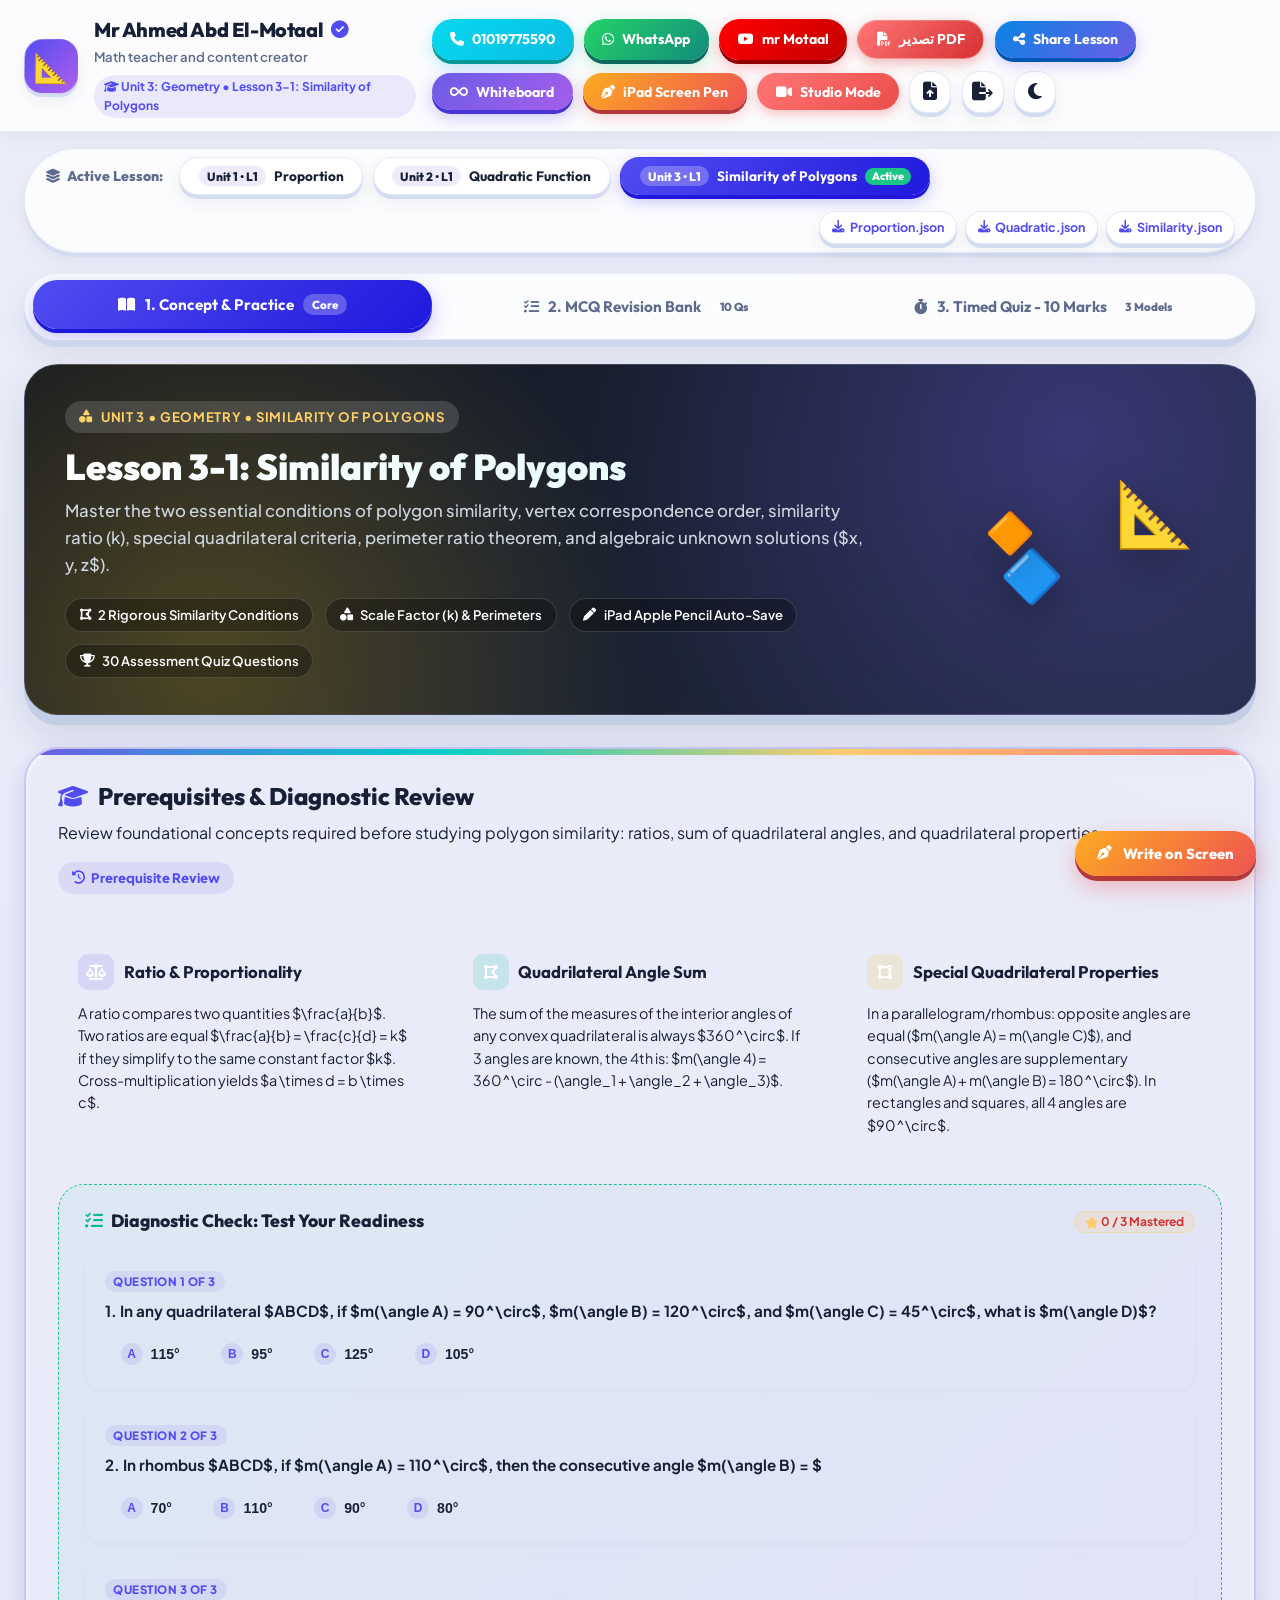
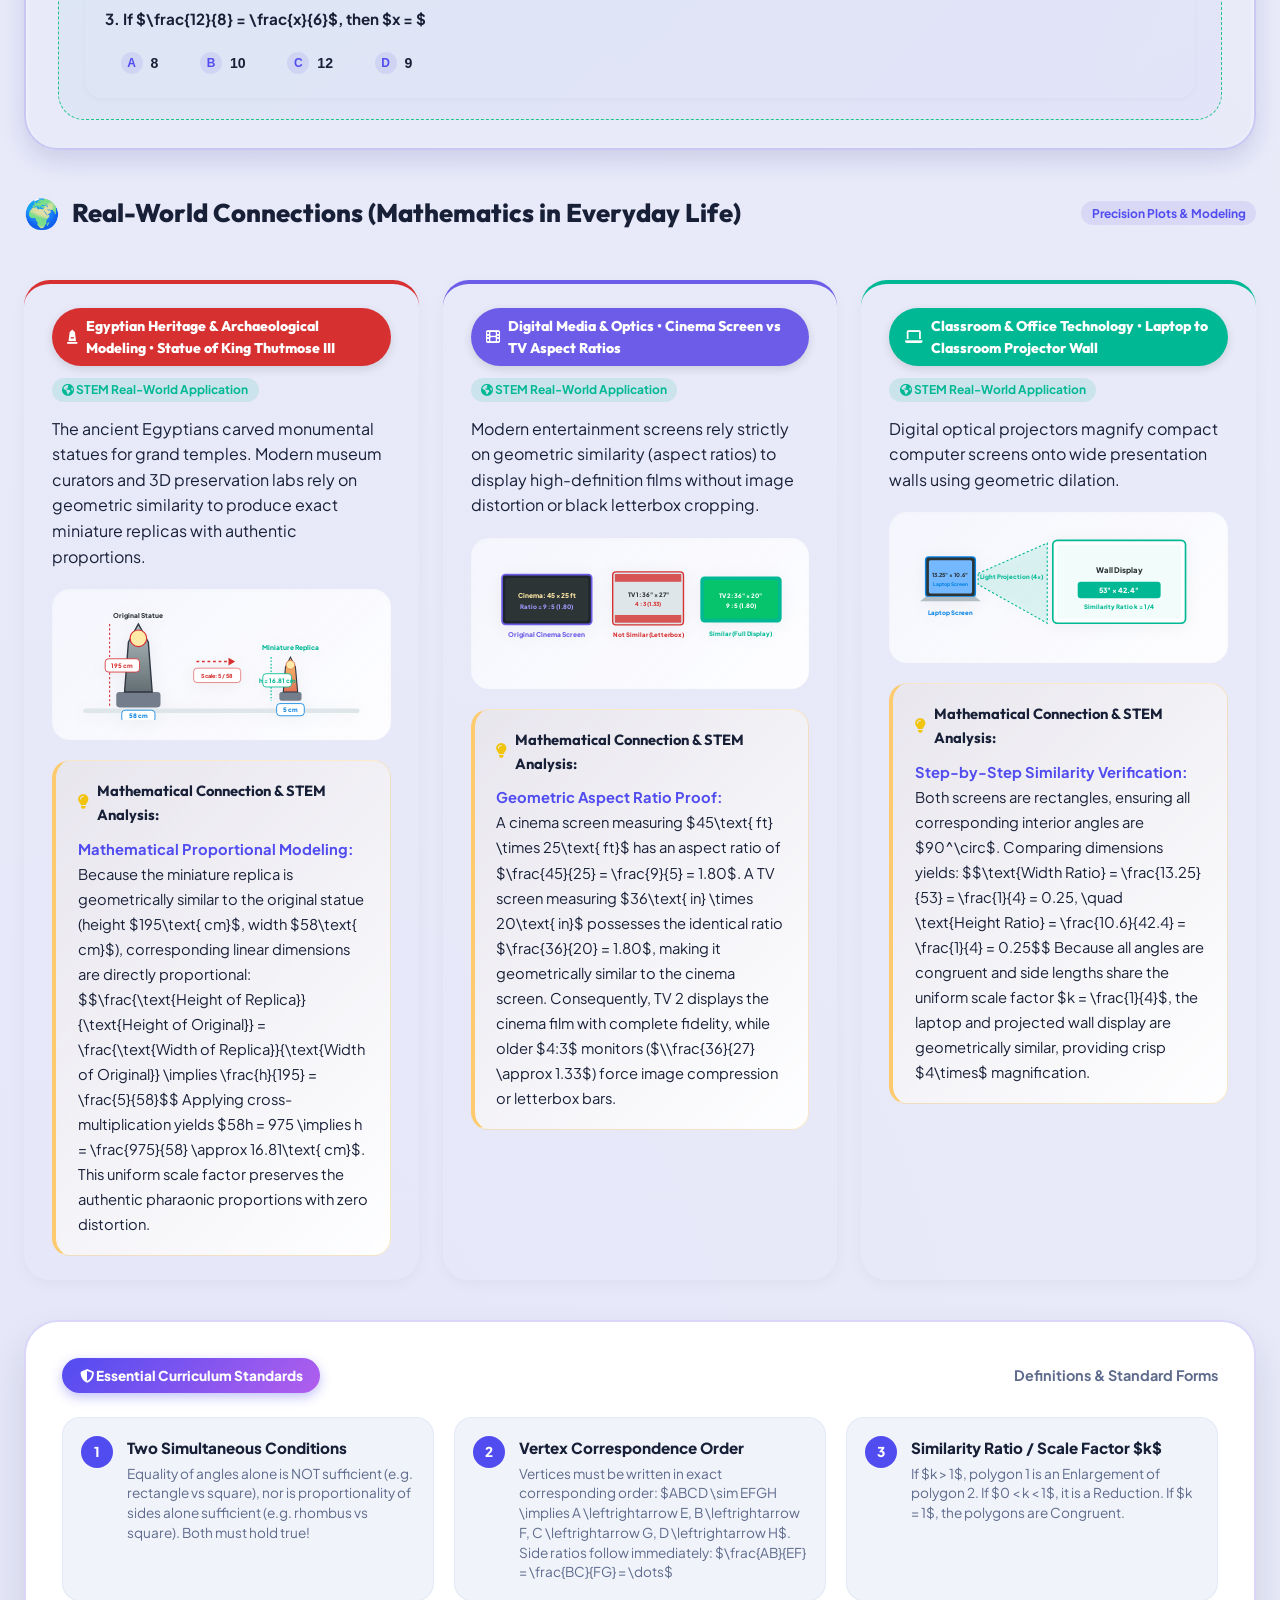
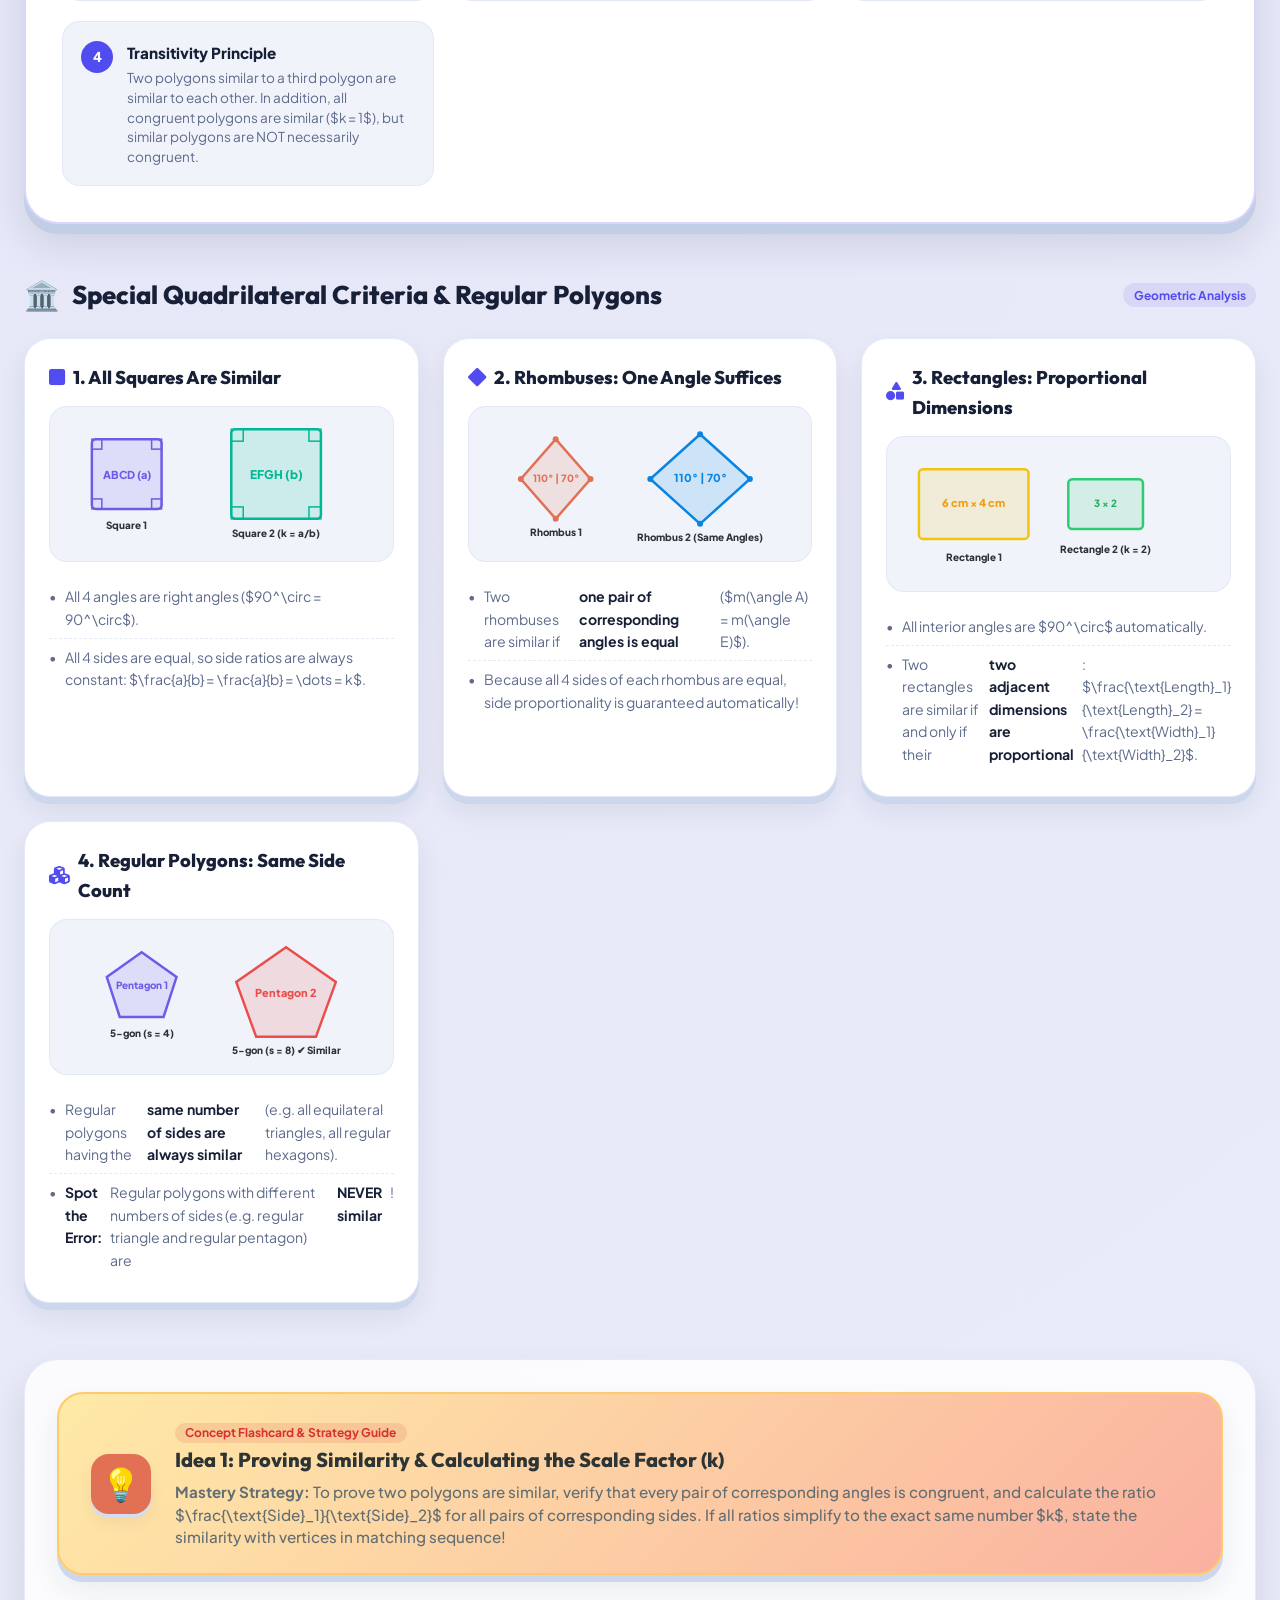
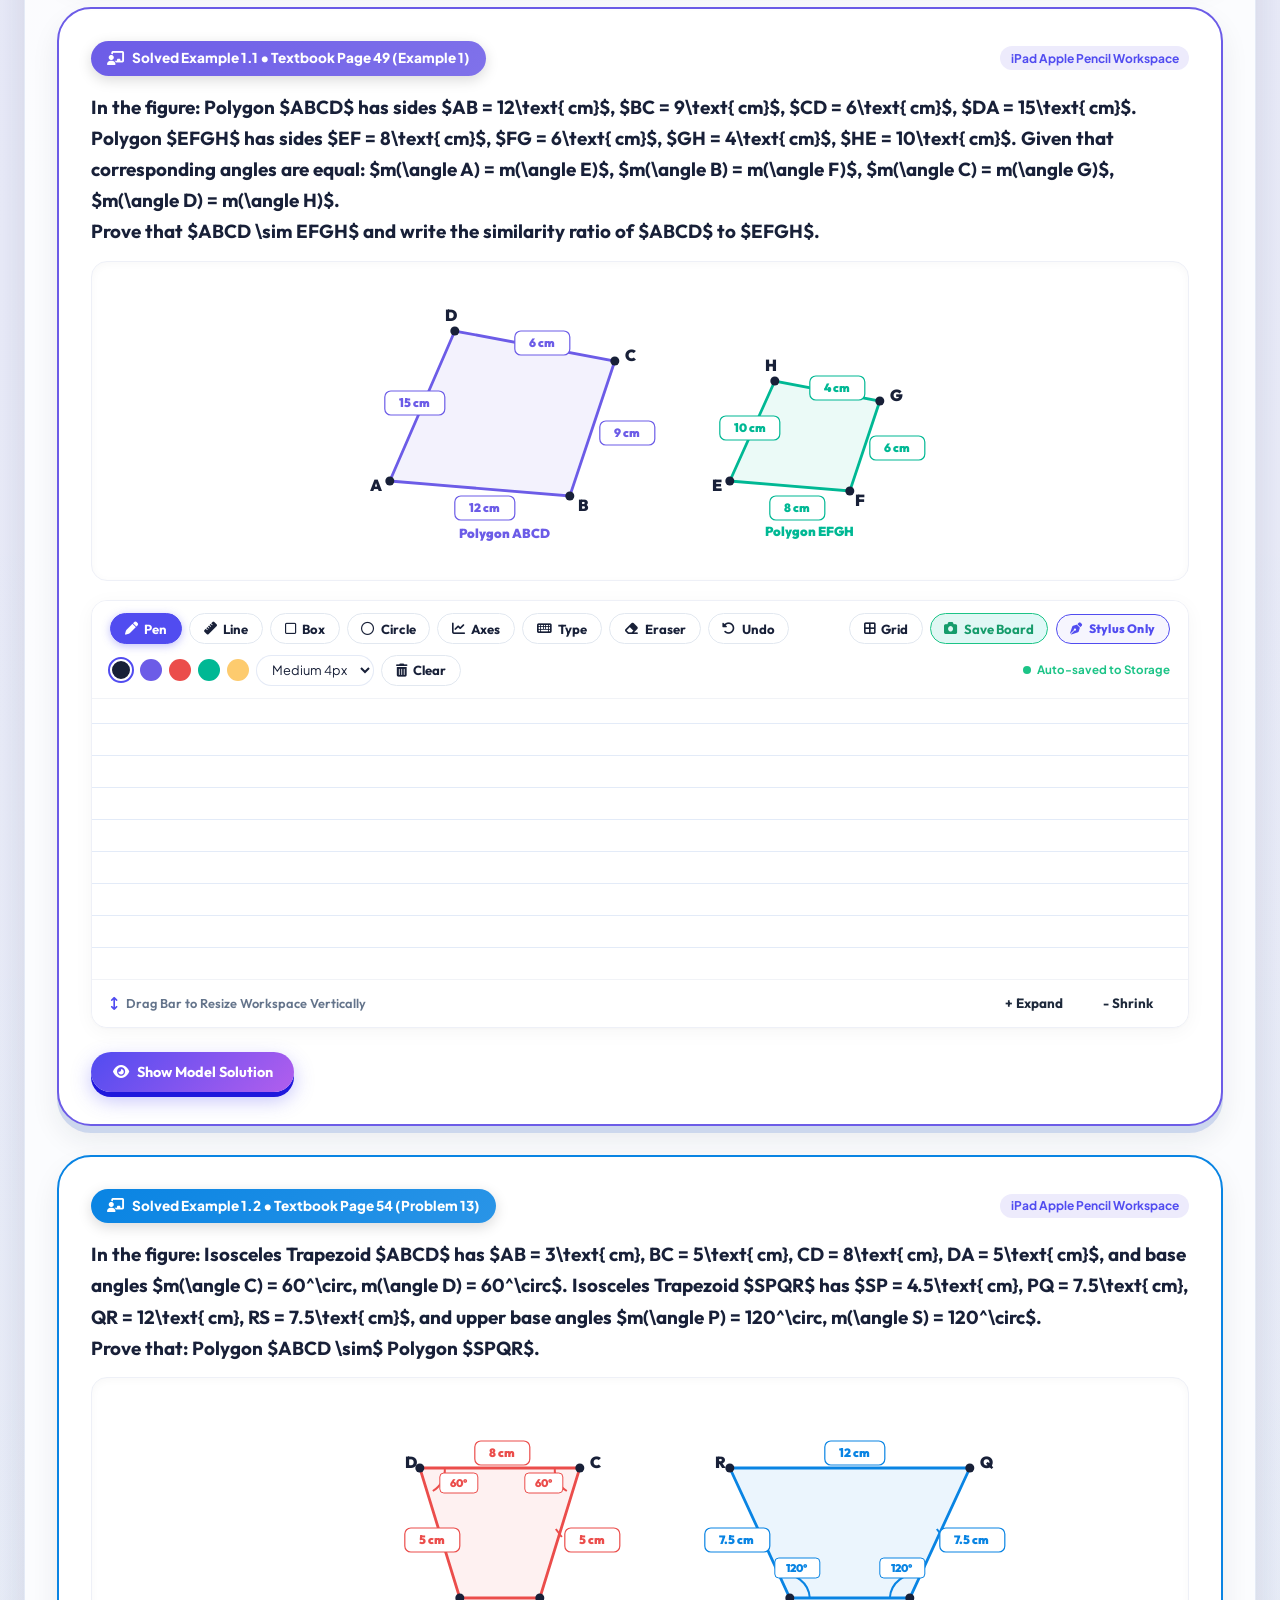
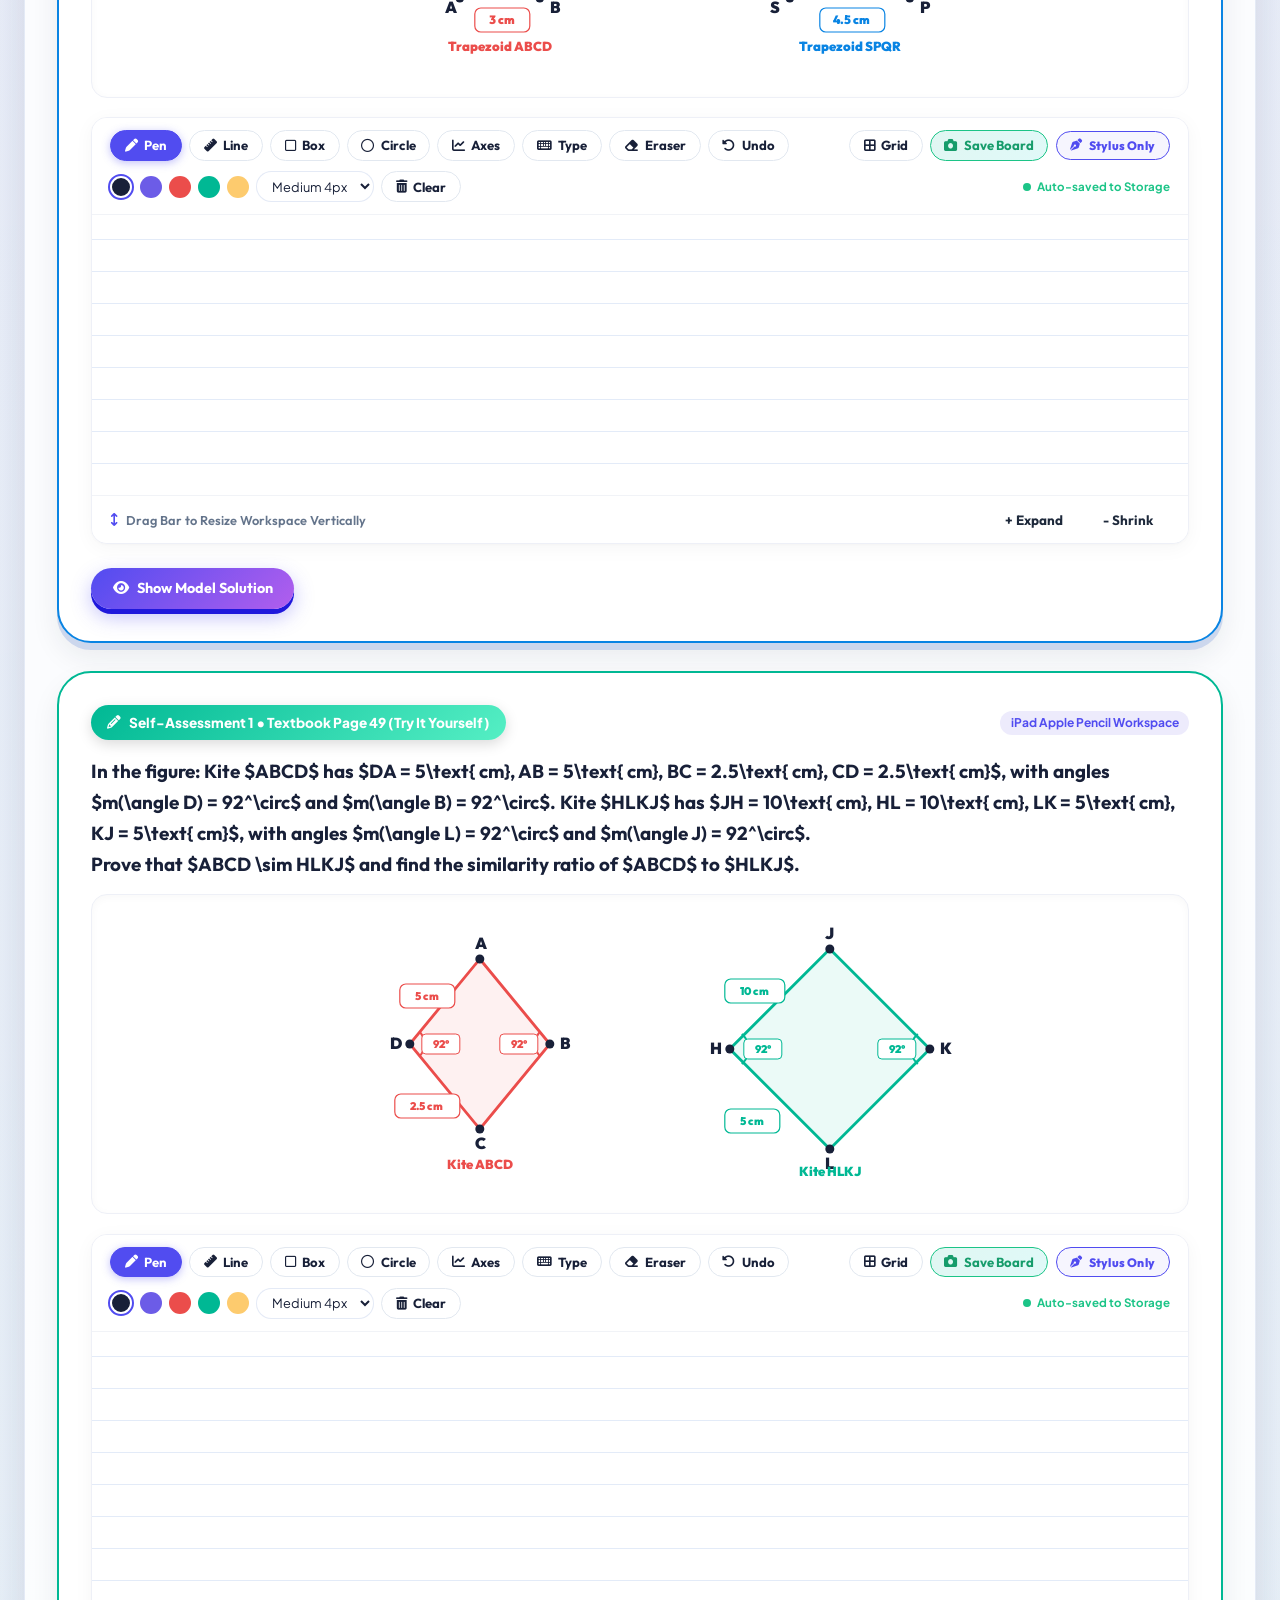
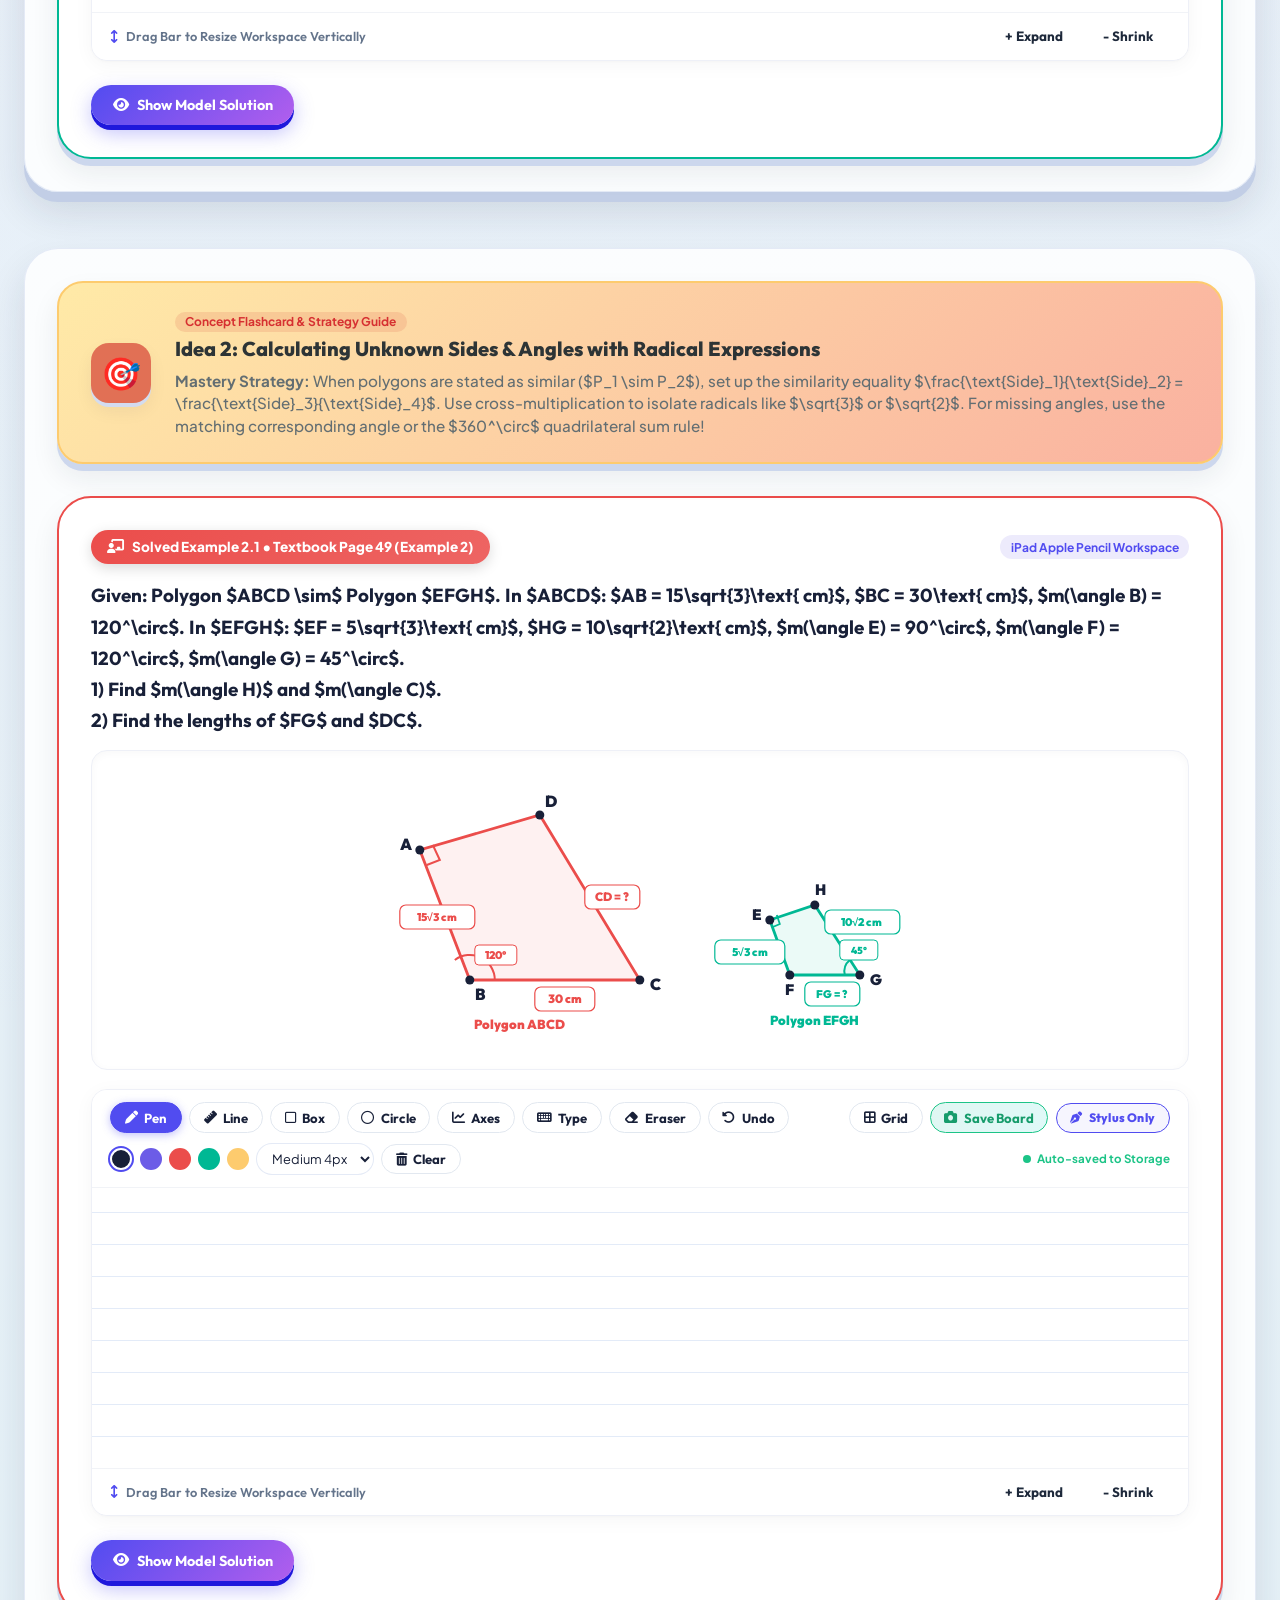
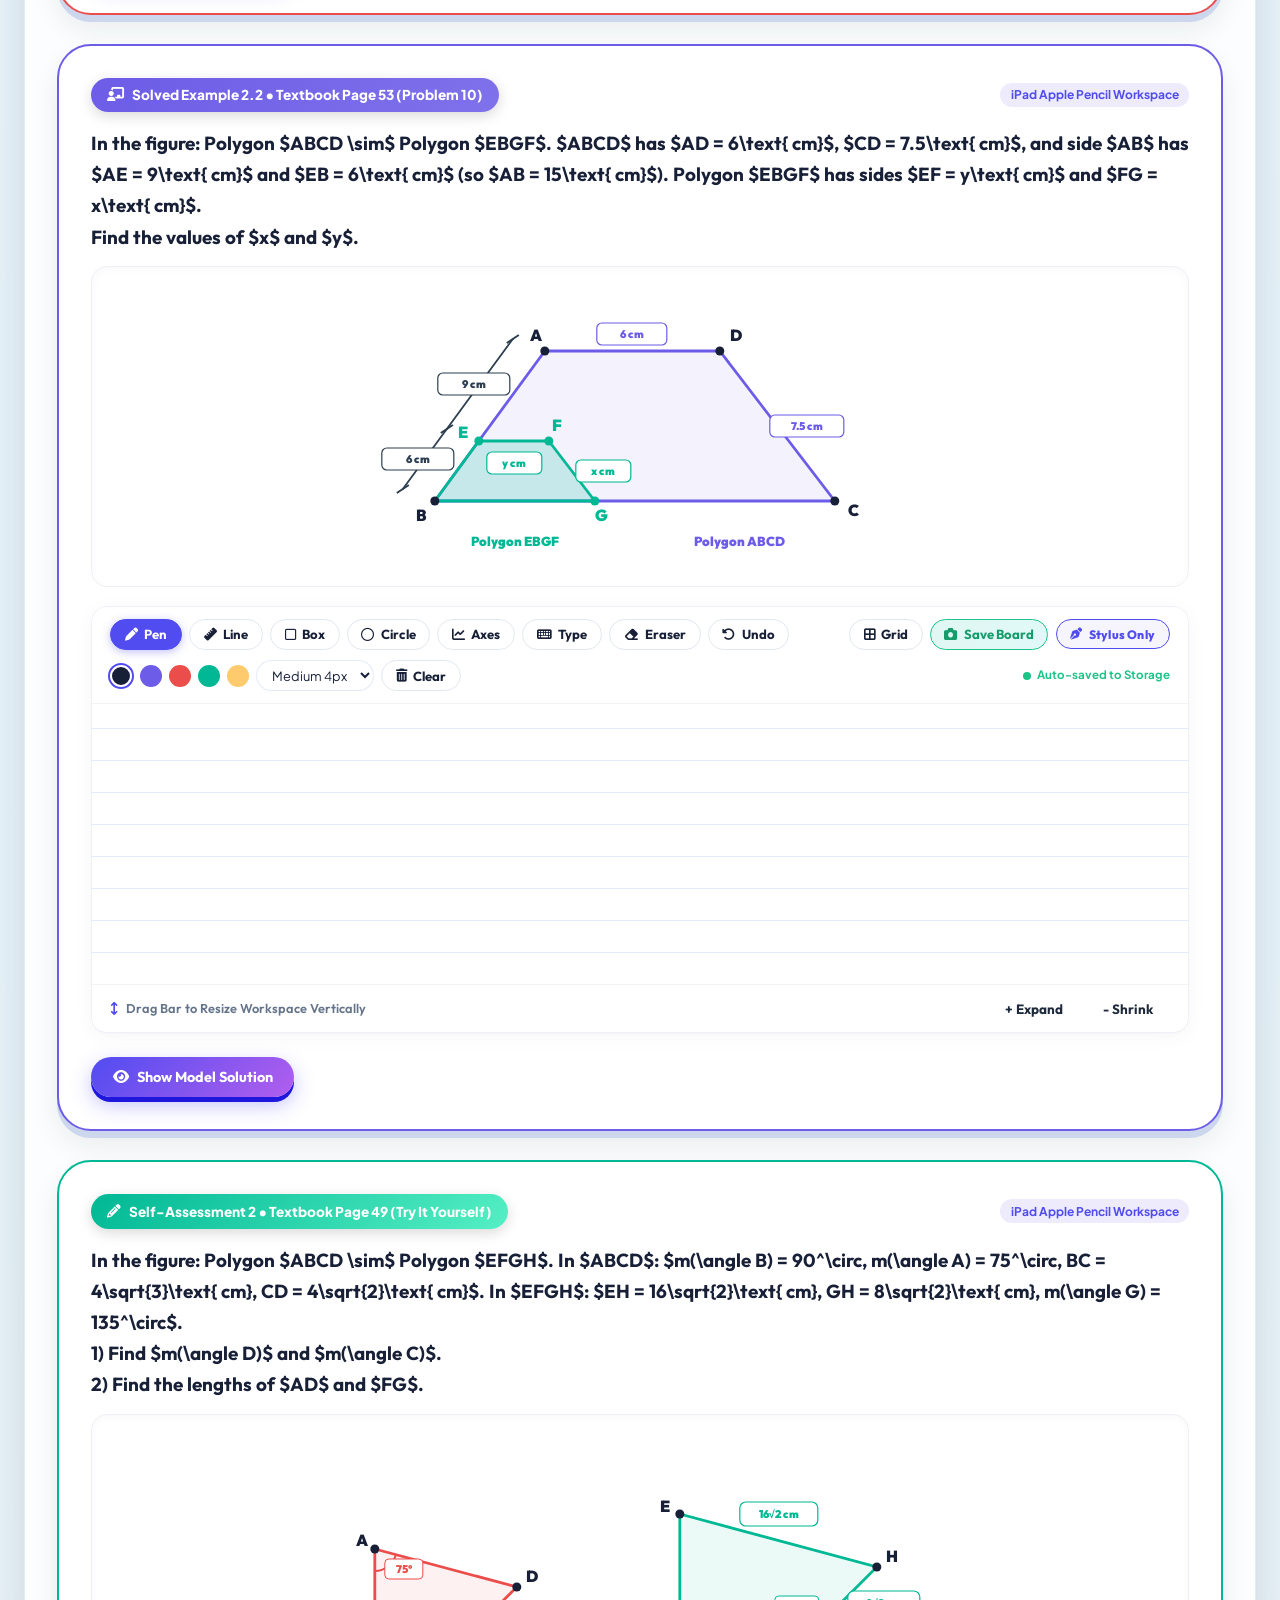
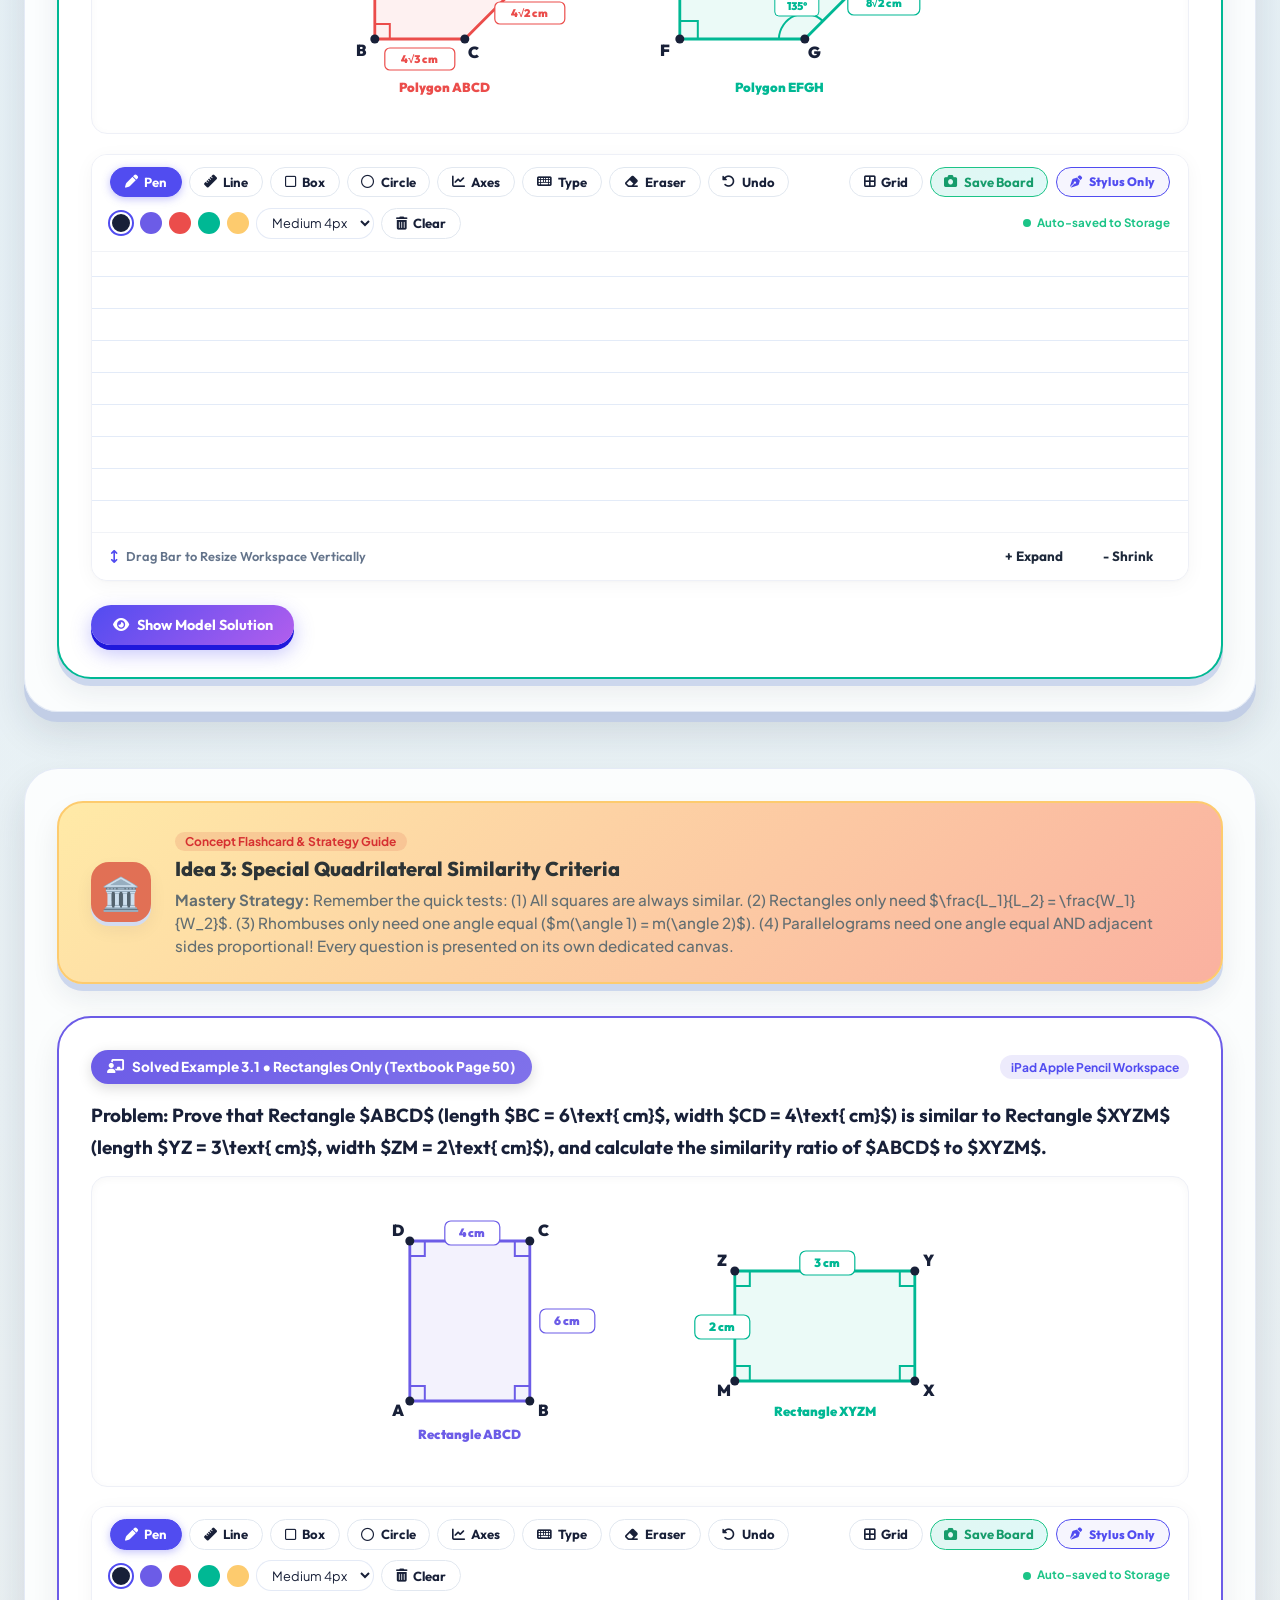
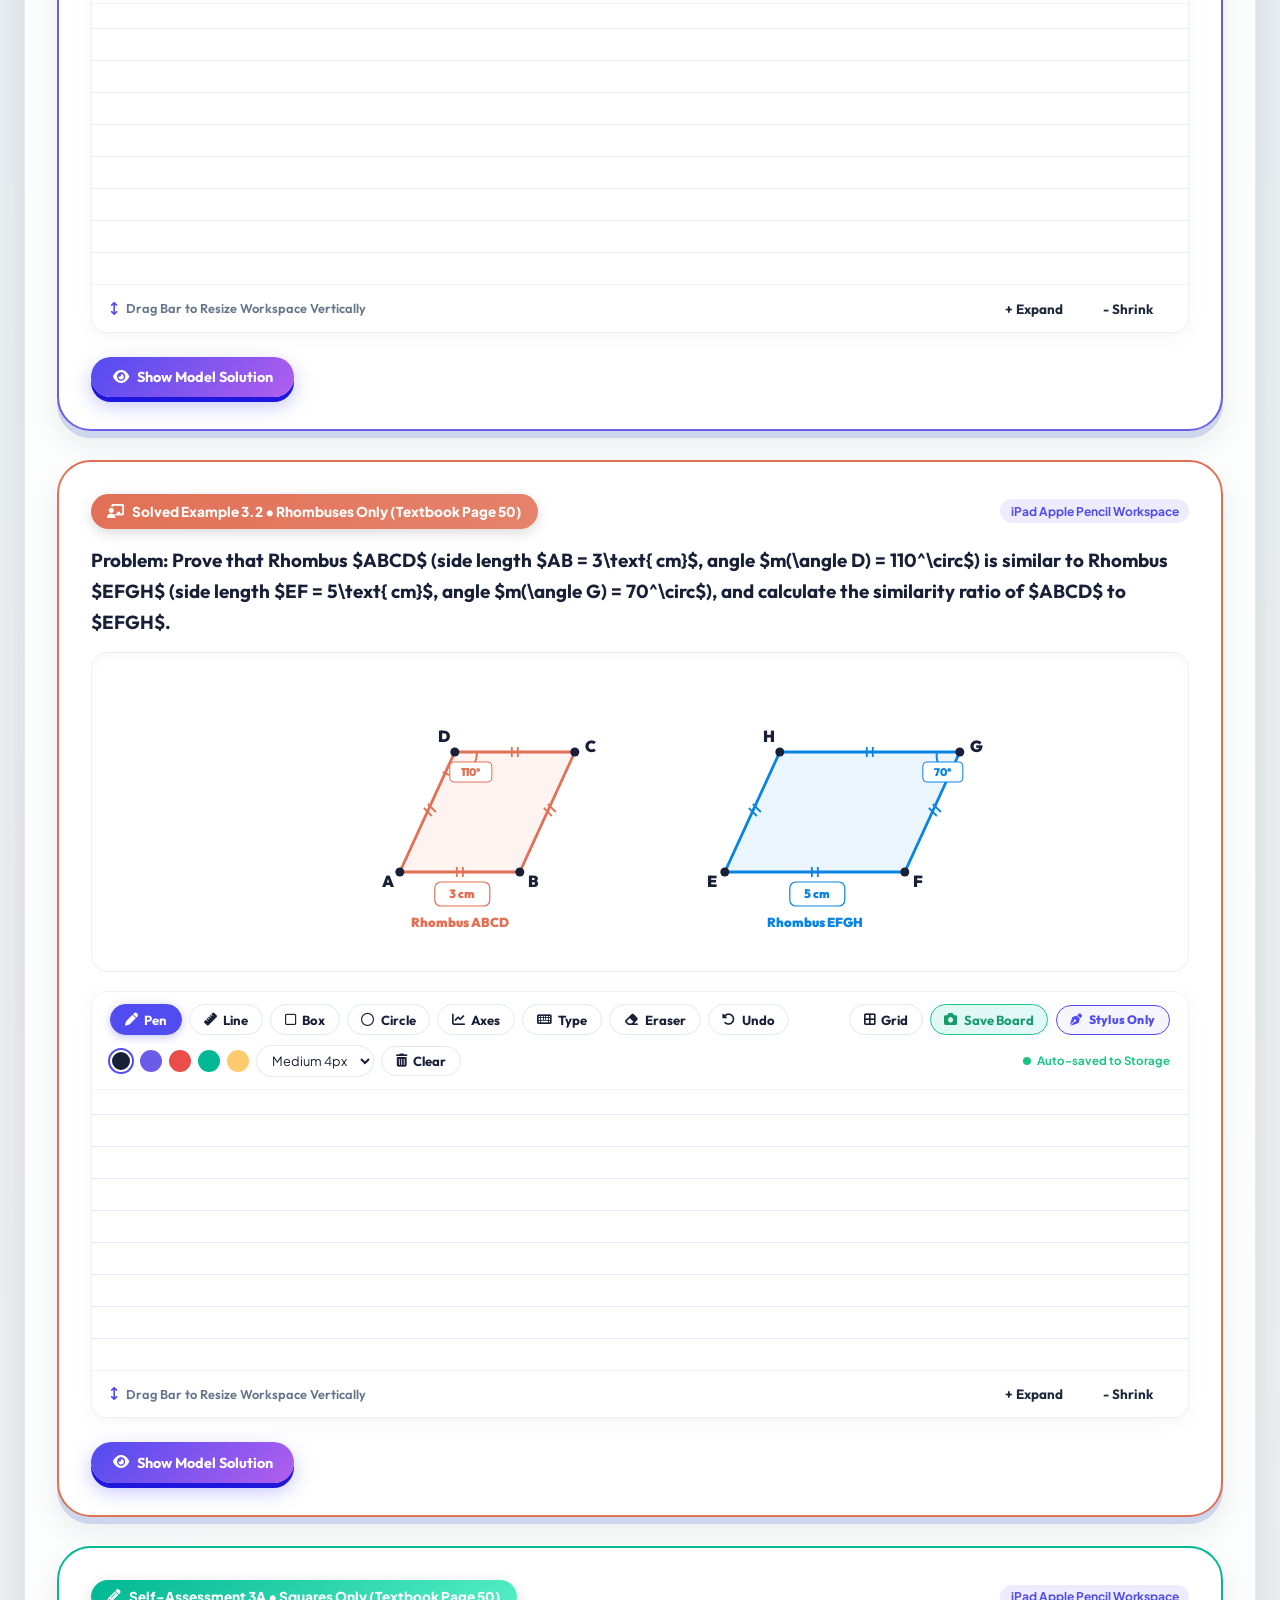
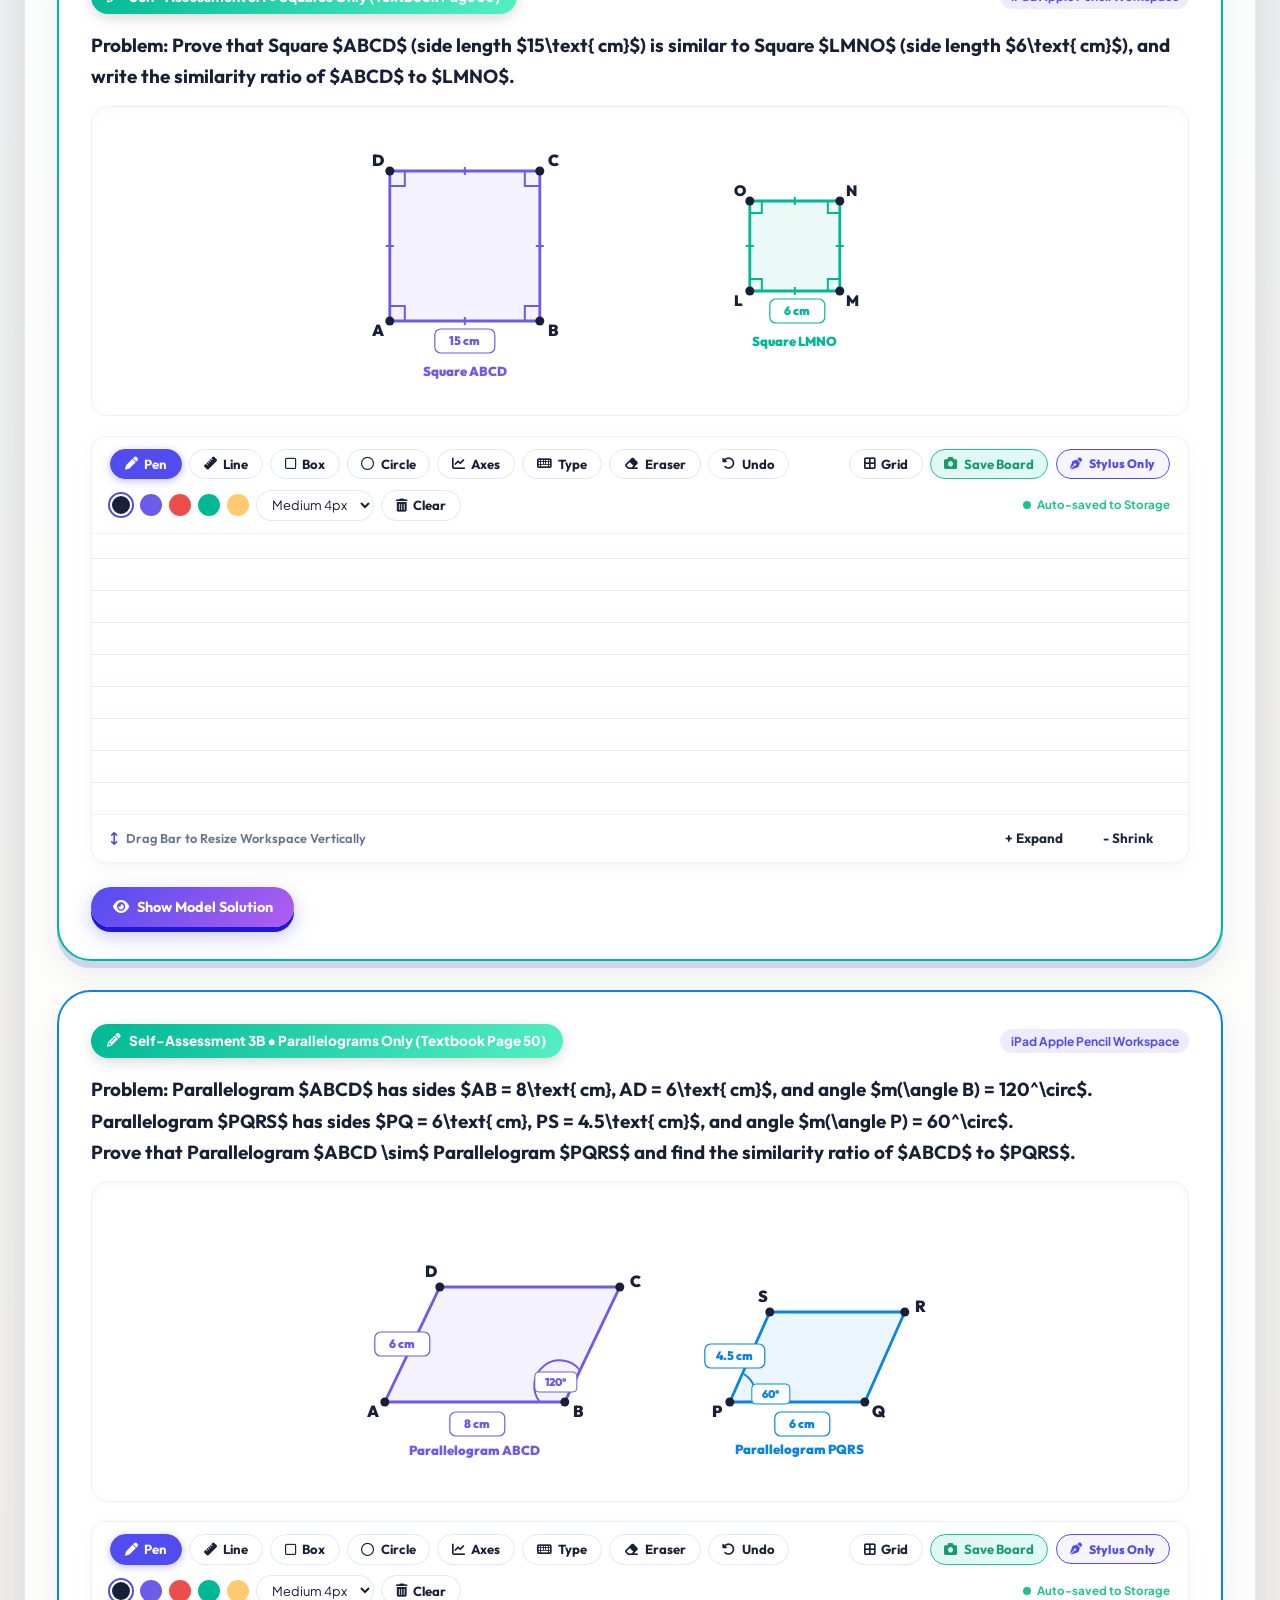
==== index.html @ e0c83559 "Add files via upload" ====
<!DOCTYPE html>
<html lang="en" data-theme="light">
<head>
  <meta charset="UTF-8">
  <meta name="viewport" content="width=device-width, initial-scale=1.0, maximum-scale=1.0, user-scalable=no">
  <meta name="description" content="Interactive Mathematics Platform: Similarity of Polygons by Mr Ahmed Abd El-Motaal. Concept, Resizable Stylus Workspaces, MCQ Bank & Timed Quizzes.">
  <meta name="author" content="Mr Ahmed Abd El-Motaal">
  <title>Similarity of Polygons — Mr Ahmed Abd El-Motaal</title>

  <!-- KaTeX for High-Resolution Mathematical Typography -->
  <link rel="stylesheet" href="https://cdn.jsdelivr.net/npm/katex@0.16.8/dist/katex.min.css">
  <script defer src="https://cdn.jsdelivr.net/npm/katex@0.16.8/dist/katex.min.js"></script>
  <script defer src="https://cdn.jsdelivr.net/npm/katex@0.16.8/dist/contrib/auto-render.min.js"></script>

  <!-- Google Fonts & FontAwesome -->
  <link rel="preconnect" href="https://fonts.googleapis.com">
  <link rel="preconnect" href="https://fonts.gstatic.com" crossorigin>
  <link rel="stylesheet" href="https://cdnjs.cloudflare.com/ajax/libs/font-awesome/6.4.0/css/all.min.css">

  <link rel="stylesheet" href="style.css?v=20260909_3">
</head>
<body>

  <!-- =========================================================================
       OFFICIAL PRINT EXAM HEADER BANNER (VISIBLE ONLY DURING PRINT / PDF EXPORT)
       Educator: Mr Ahmed Abd El-Motaal
       ========================================================================= -->
  <div class="print-exam-header-banner" id="printExamHeaderBanner">
    <div class="print-header-top-row">
      <div class="print-teacher-brand">
        <h2>Mr Ahmed Abd El-Motaal</h2>
        <p><i class="fa-solid fa-graduation-cap"></i> Math Teacher & Content Creator • 📞 Phone: 01019775590 • 💬 WhatsApp: 01019775590</p>
      </div>
      <div class="print-lesson-meta">
        <div class="print-lesson-title" id="printHeaderLessonTitle">Unit 3: Geometry • Lesson 3-1: Similarity of Polygons</div>
        <span class="print-section-badge" id="printHeaderSectionBadge">Section 1: Concept & Practice</span>
      </div>
    </div>
    <div class="print-student-info-grid">
      <div class="print-info-field"><strong>Student Name:</strong> _____________________________</div>
      <div class="print-info-field"><strong>Class / Group:</strong> _____________</div>
      <div class="print-info-field"><strong>Date:</strong> ___ / ___ / 2026</div>
      <div class="print-info-field"><strong>Evaluation Score:</strong> [ _____ / 10 ]</div>
    </div>
  </div>

  <!-- =========================================================================
       SITE HEADER (LOCKED CREDENTIALS — MR AHMED ABD EL-MOTAAL)
       ========================================================================= -->
  <header class="site-header">
    <div class="header-container">
      <div class="brand-section">
        <div class="avatar-3d-box" title="Mr Ahmed Abd El-Motaal">
          <span>📐</span>
        </div>
        <div class="brand-meta">
          <h1>
            Mr Ahmed Abd El-Motaal
            <i class="fa-solid fa-circle-check verified-badge" title="Verified Math Educator"></i>
          </h1>
          <div class="brand-sub">
            <span>Math teacher and content creator</span>
            <span class="pill-badge" id="headerStageBadge"><i class="fa-solid fa-graduation-cap"></i> Unit 3: Geometry • Lesson 3-1: Similarity of Polygons</span>
          </div>
        </div>
      </div>

      <div class="header-actions">
        <!-- Direct Contact Buttons -->
        <a href="tel:01019775590" class="btn-3d btn-phone-3d" title="Call Direct">
          <i class="fa-solid fa-phone"></i>
          <span>01019775590</span>
        </a>
        <a href="https://wa.me/201019775590" target="_blank" rel="noopener noreferrer" class="btn-3d btn-whatsapp-3d" title="Chat on WhatsApp">
          <i class="fa-brands fa-whatsapp"></i>
          <span>WhatsApp</span>
        </a>
        <a href="https://youtube.com/@mrmotaal?si=My_9Int5Z28bAVcB" target="_blank" rel="noopener noreferrer" class="btn-3d btn-youtube-3d" title="Visit mr Motaal Channel">
          <i class="fa-brands fa-youtube"></i>
          <span>mr Motaal</span>
        </a>

        <!-- Export Sections to Separate PDF Files Button -->
        <button id="exportPdfBtn" class="btn-3d btn-pdf-export-3d" onclick="openPdfExportModal()" title="تصدير الأقسام إلى ملفات PDF منفصلة">
          <i class="fa-solid fa-file-pdf"></i>
          <span>تصدير PDF</span>
        </button>

        <!-- Share Lesson with Students Button -->
        <button id="shareLessonBtn" class="btn-3d btn-share-3d" onclick="openShareModal()" title="Share This Lesson with Students">
          <i class="fa-solid fa-share-nodes"></i>
          <span>Share Lesson</span>
        </button>

        <!-- Infinite Canvas Whiteboard Mode Toggle -->
        <button id="infiniteWhiteboardBtn" class="btn-3d btn-whiteboard-3d" onclick="InfiniteWhiteboard.open()" title="Open Infinite Canvas Whiteboard for Math Teaching">
          <i class="fa-solid fa-infinity"></i>
          <span>Whiteboard</span>
        </button>

        <!-- Full-Screen iPad Screen Pen Mode Toggle -->
        <button id="fullscreenPenBtn" class="btn-3d btn-stylus-mode" title="Activate Full-Screen iPad Pen Mode">
          <i class="fa-solid fa-pen-nib"></i>
          <span>iPad Screen Pen</span>
        </button>

        <!-- Studio Video Recording Mode Toggle -->
        <button id="studioModeBtn" class="btn-3d btn-studio-mode" onclick="toggleStudioMode()" title="Studio Mode (Distraction-Free Video Recording)">
          <i class="fa-solid fa-video"></i>
          <span>Studio Mode</span>
        </button>

        <!-- Import / Upload New Lesson Button -->
        <button id="importLessonBtn" class="icon-btn-3d" title="Import Lesson from Image/PDF">
          <i class="fa-solid fa-file-arrow-up"></i>
        </button>

        <!-- Export Active Lesson JSON Button -->
        <button id="exportJsonBtn" class="icon-btn-3d" onclick="exportActiveLessonJson()" title="Export Active Lesson as JSON">
          <i class="fa-solid fa-file-export"></i>
        </button>

        <!-- Dark / Light Mode Toggle -->
        <button id="themeToggleBtn" class="icon-btn-3d" title="Toggle Theme">
          <i class="fa-solid fa-moon"></i>
        </button>
      </div>
    </div>
  </header>

  <!-- =========================================================================
       LESSON SWITCHER HUB (3D PIXAR DOCK FOR SELECTING ACTIVE LESSON — MR AHMED HUB)
       ========================================================================= -->
  <div class="lesson-switcher-bar" id="lessonSwitcherBar">
    <div class="lesson-switcher-inner">
      <span class="switcher-label"><i class="fa-solid fa-layer-group"></i> Active Lesson:</span>
      <div class="lesson-pills-wrap">
        <button class="lesson-pill-btn" id="btnLessonProportion" onclick="loadLesson('proportion')">
          <span class="pill-num">Unit 1 • L1</span>
          <span>Proportion</span>
        </button>
        <button class="lesson-pill-btn" id="btnLessonQuadratic" onclick="loadLesson('quadratic')">
          <span class="pill-num">Unit 2 • L1</span>
          <span>Quadratic Function</span>
        </button>
        <button class="lesson-pill-btn active" id="btnLessonSimilarity" onclick="loadLesson('similarity')">
          <span class="pill-num">Unit 3 • L1</span>
          <span>Similarity of Polygons</span>
          <span class="mini-tag">Active</span>
        </button>
      </div>
      <div style="margin-left:auto; display:flex; gap:0.5rem; align-items:center;">
        <a href="lesson_proportion.json" download class="mini-json-link" title="Download Proportion JSON">
          <i class="fa-solid fa-download"></i> Proportion.json
        </a>
        <a href="lesson_quadratic.json" download class="mini-json-link" title="Download Quadratic JSON">
          <i class="fa-solid fa-download"></i> Quadratic.json
        </a>
        <a href="lesson_similarity.json" download class="mini-json-link" title="Download Similarity JSON">
          <i class="fa-solid fa-download"></i> Similarity.json
        </a>
      </div>
    </div>
  </div>

  <!-- =========================================================================
       NAVIGATION TABS (PIXAR 3D PILL DOCK)
       ========================================================================= -->
  <div class="tabs-dock-wrapper">
    <nav class="tabs-dock" aria-label="Lesson Sections">
      <button class="tab-btn active" data-tab="tab-concept" id="navTabConcept">
        <i class="fa-solid fa-book-open"></i>
        <span>1. Concept & Practice</span>
        <span class="tab-badge">Core</span>
      </button>

      <button class="tab-btn" data-tab="tab-mcq" id="navTabMcq">
        <i class="fa-solid fa-list-check"></i>
        <span>2. MCQ Revision Bank</span>
        <span class="tab-badge">10 Qs</span>
      </button>

      <button class="tab-btn" data-tab="tab-quiz" id="navTabQuiz">
        <i class="fa-solid fa-stopwatch"></i>
        <span>3. Timed Quiz - 10 Marks</span>
        <span class="tab-badge">3 Models</span>
      </button>
    </nav>
  </div>

  <!-- =========================================================================
       MAIN CONTENT CONTAINER
       ========================================================================= -->
  <main class="main-container">

    <!-- DYNAMIC HERO LESSON BANNER -->
    <section class="lesson-hero-banner" id="lessonHeroBanner">
      <div class="hero-content">
        <div class="hero-tag" id="heroUnitTag">
          <i class="fa-solid fa-shapes"></i> Unit 3 • Geometry • Similarity of Polygons
        </div>
        <h1 class="hero-title" id="heroLessonTitle">Lesson 3-1: Similarity of Polygons</h1>
        <p class="hero-subtitle" id="heroLessonSubtitle">
          Master the two essential conditions of polygon similarity, vertex correspondence order, similarity ratio (k), special quadrilateral criteria, perimeter ratio theorem, and algebraic unknown solutions ($x, y, z$).
        </p>
        <div class="hero-badges-row">
          <span class="hero-badge-pill"><i class="fa-solid fa-draw-polygon"></i> 2 Rigorous Similarity Conditions</span>
          <span class="hero-badge-pill"><i class="fa-solid fa-shapes"></i> Scale Factor (k) & Perimeters</span>
          <span class="hero-badge-pill"><i class="fa-solid fa-pen"></i> iPad Apple Pencil Auto-Save</span>
          <span class="hero-badge-pill"><i class="fa-solid fa-trophy"></i> 30 Assessment Quiz Questions</span>
        </div>
      </div>

      <div class="hero-3d-visual">
        <span class="floating-shape s1">📐</span>
        <span class="floating-shape s2">🔷</span>
        <span class="floating-shape s3">✨</span>
      </div>
    </section>

    <!-- #####################################################################
         TAB 1: CONCEPT & PRACTICE
         ##################################################################### -->
    <div id="tab-concept" class="tab-content active">
      <!-- Injected Dynamically based on Active Lesson via app.js -->
      <div id="lessonConceptDynamicContainer"></div>
    </div>

    <!-- #####################################################################
         TAB 2: MCQ REVISION BANK (10 QUESTIONS WITH COMPLETE MATHEMATICAL PROOFS)
         ##################################################################### -->
    <div id="tab-mcq" class="tab-content">
      <div class="mcq-bank-container">
        <!-- Bank Summary Header -->
        <div class="mcq-bank-header">
          <div>
            <span class="pill-badge" style="margin-bottom:0.4rem;">Comprehensive Bank</span>
            <h2 style="font-family:var(--font-heading); font-size:1.6rem; font-weight:800;" id="mcqBankHeaderTitle">MCQ Revision Bank (10 Questions)</h2>
            <p style="color:var(--text-muted); font-size:0.95rem;">Instant evaluation with full mathematical step-by-step reasoning for every choice.</p>
          </div>
          <div style="display:flex; align-items:center; gap:0.85rem; flex-wrap:wrap;">
            <button class="section-export-btn" onclick="exportSectionToPdf('mcq')" title="تصدير بنك أسئلة الاختيار من متعدد إلى PDF منفصل">
              <i class="fa-solid fa-file-pdf"></i>
              <span>تصدير بنك الأسئلة (PDF)</span>
            </button>
            <div class="mcq-progress-stat">
              <div class="mcq-score-dial" id="mcqScoreDial">0/10</div>
              <div>
                <div style="font-weight:800; font-size:1rem;" id="mcqStatusText">Not Started</div>
                <div style="color:var(--text-muted); font-size:0.82rem;">Answer all questions</div>
              </div>
            </div>
          </div>
        </div>

        <!-- 10 Questions Injected Dynamically via app.js -->
        <div id="mcqQuestionsList"></div>
      </div>
    </div>

    <!-- #####################################################################
         TAB 3: TIMED QUIZ - 10 MARKS (3 MODELS • 30 QUESTIONS TOTAL)
         ##################################################################### -->
    <div id="tab-quiz" class="tab-content">
      <div class="quiz-wrapper">
        <!-- Quiz Control Bar -->
        <div class="quiz-top-bar">
          <div>
            <span class="pill-badge" style="margin-bottom:0.4rem;">Standardized Exam Simulation</span>
            <h2 style="font-family:var(--font-heading); font-size:1.5rem; font-weight:800;" id="quizActiveModelTitle">Timed Quiz — Model #1</h2>
          </div>

          <!-- Model Switcher Tabs -->
          <div class="model-tabs-group">
            <button class="model-tab-btn active" onclick="switchQuizModel(0)">Quiz #1</button>
            <button class="model-tab-btn" onclick="switchQuizModel(1)">Quiz #2</button>
            <button class="model-tab-btn" onclick="switchQuizModel(2)">Quiz #3</button>
          </div>

          <!-- 1-Click Export Quiz PDF Button -->
          <button class="section-export-btn" onclick="exportSectionToPdf('quiz')" title="تصدير نماذج الاختبارات الموقوتة إلى PDF منفصل">
            <i class="fa-solid fa-file-pdf"></i>
            <span>تصدير الاختبارات (PDF)</span>
          </button>

          <!-- 10:00 Countdown Timer Pill -->
          <div class="timer-pill-box" id="quizTimerBox">
            <i class="fa-regular fa-clock"></i>
            <span id="quizTimerText">10:00</span>
          </div>

          <!-- Progress Bar -->
          <div class="quiz-progress-track">
            <div class="quiz-progress-fill" id="quizProgressFill"></div>
          </div>
        </div>

        <!-- Quiz Questions Container -->
        <div id="quizQuestionsContainer"></div>

        <!-- Submit Quiz Button Bar -->
        <div class="submit-quiz-bar" id="submitQuizBar">
          <button class="submit-quiz-btn" onclick="submitQuizAssessment()">
            <i class="fa-solid fa-paper-plane"></i> Submit Quiz & View Feedback
          </button>
        </div>

        <!-- Detailed Assessment Feedback Report -->
        <div class="quiz-feedback-report" id="quizFeedbackReport">
          <div class="feedback-score-header">
            <div class="score-trophy-3d" id="scoreTrophy">🏆</div>
            <div class="score-display-text" id="scorePercentText">100%</div>
            <div style="font-size:1.4rem; font-weight:800; color:var(--text-main); margin-top:0.4rem;" id="scoreFractionText">10 / 10 Marks</div>
            <div class="score-rating-badge" id="scoreRatingBadge">Outstanding Mastery!</div>
          </div>

          <!-- Breakdown List -->
          <div id="feedbackBreakdownList"></div>

          <!-- Action Buttons -->
          <div class="feedback-actions-row">
            <button class="btn-3d btn-primary-3d" onclick="retakeCurrentQuiz()">
              <i class="fa-solid fa-rotate-right"></i> Retake This Quiz
            </button>
            <button class="btn-3d btn-stylus-mode" id="btnNextQuizModel" onclick="advanceNextQuizModel()">
              <i class="fa-solid fa-forward-step"></i> Next Model (Quiz #2)
            </button>
            <button class="btn-3d" style="background:var(--bg-main); color:var(--text-main);" onclick="switchTab('tab-concept')">
              <i class="fa-solid fa-book"></i> Review Lesson Concepts
            </button>
          </div>
        </div>

      </div>
    </div>

  </main>

  <!-- =========================================================================
       FULL-SCREEN IPAD SCREEN PEN MODE OVERLAY
       ========================================================================= -->
  <div class="fullscreen-pen-overlay" id="fullscreenPenOverlay">
    <canvas id="fullscreenPenCanvas" class="fullscreen-pen-canvas"></canvas>

    <!-- Floating Stylus Dock -->
    <div class="floating-stylus-dock">
      <div class="dock-timer-badge" id="dockStopwatch">⏱️ 00:00</div>

      <div class="toolbar-group">
        <div class="color-dot active" style="background:#6c5ce7;" onclick="setFsPenColor('#6c5ce7', this)"></div>
        <div class="color-dot" style="background:#eb4d4b;" onclick="setFsPenColor('#eb4d4b', this)"></div>
        <div class="color-dot" style="background:#00b894;" onclick="setFsPenColor('#00b894', this)"></div>
        <div class="color-dot" style="background:#182038;" onclick="setFsPenColor('#182038', this)"></div>
        <div class="color-dot" style="background:#fdcb6e;" onclick="setFsPenColor('#fdcb6e', this)"></div>
      </div>

      <div class="toolbar-group">
        <button class="tool-btn active" id="btnFsToolPen" onclick="setFsTool('pen', this)" title="Freehand Pen">
          <i class="fa-solid fa-pen"></i>
        </button>
        <button class="tool-btn" id="btnFsToolLine" onclick="setFsTool('line', this)" title="Straight Line">
          <i class="fa-solid fa-ruler"></i>
        </button>
        <button class="tool-btn" id="btnFsToolRect" onclick="setFsTool('rect', this)" title="Rectangle / Box">
          <i class="fa-regular fa-square"></i>
        </button>
        <button class="tool-btn" id="btnFsToolCircle" onclick="setFsTool('circle', this)" title="Circle">
          <i class="fa-regular fa-circle"></i>
        </button>
        <button class="tool-btn" id="btnFsToolAxis" onclick="setFsTool('axis', this)" title="Coordinate Axes">
          <i class="fa-solid fa-chart-line"></i>
        </button>
      </div>

      <div class="toolbar-group">
        <select class="stroke-select" onchange="setFsPenWidth(this.value)">
          <option value="3">Fine 3px</option>
          <option value="6" selected>Medium 6px</option>
          <option value="12">Highlighter 12px</option>
        </select>

        <button class="tool-btn" id="btnFsEraser" onclick="toggleFsEraser()" title="Eraser">
          <i class="fa-solid fa-eraser"></i>
        </button>

        <button class="tool-btn btn-undo" id="btnFsUndo" onclick="undoFsCanvas()" title="Undo last stroke">
          <i class="fa-solid fa-rotate-left"></i> Undo
        </button>

        <button class="tool-btn btn-export-board" onclick="exportFsCanvasImage()" title="Save Board as PNG">
          <i class="fa-solid fa-camera"></i> Save
        </button>

        <button class="tool-btn stylus-indicator active" onclick="toggleStylusMode(this)" title="Stylus Only (Palm Rejection Active)">
          <i class="fa-solid fa-pen-nib"></i> <span class="stylus-mode-text">Stylus Only</span>
        </button>

        <button class="tool-btn" onclick="clearFsCanvas()" title="Clear screen">
          <i class="fa-solid fa-trash-can"></i>
        </button>

        <button class="tool-btn" style="background:#eb4d4b; color:#fff;" onclick="exitFsPenMode()">
          <i class="fa-solid fa-xmark"></i> Exit Pen
        </button>
      </div>
    </div>
  </div>

  <!-- =========================================================================
       INFINITE CANVAS WHITEBOARD OVERLAY (TOUCH ZOOM / ONE-FINGER PAN / STYLUS ONLY)
       ========================================================================= -->
  <div class="infinite-whiteboard-overlay" id="infiniteWhiteboardOverlay">
    <canvas id="infiniteWhiteboardCanvas" class="infinite-whiteboard-canvas"></canvas>

    <!-- Top Floating Status & Zoom Bar -->
    <div class="wb-top-bar">
      <div class="wb-brand-badge">
        <span class="wb-infinity-icon"><i class="fa-solid fa-infinity"></i></span>
        <span class="wb-brand-title">Infinite Math Whiteboard</span>
        <span class="wb-stylus-status-tag" id="wbStylusStatusTag" title="Palm rejection active">
          <i class="fa-solid fa-pen-nib"></i> Stylus Only Active
        </span>
      </div>

      <!-- Zoom & Viewport Controls -->
      <div class="wb-nav-controls">
        <button class="wb-btn-sm" onclick="InfiniteWhiteboard.zoomOut()" title="Zoom Out (Ctrl -)">
          <i class="fa-solid fa-minus"></i>
        </button>
        <span class="wb-zoom-badge" id="wbZoomDisplay" onclick="InfiniteWhiteboard.resetView()" title="Click to Reset View to 100%">100%</span>
        <button class="wb-btn-sm" onclick="InfiniteWhiteboard.zoomIn()" title="Zoom In (Ctrl +)">
          <i class="fa-solid fa-plus"></i>
        </button>
        <button class="wb-btn-sm" onclick="InfiniteWhiteboard.resetView()" title="Reset to Center (0, 0)">
          <i class="fa-solid fa-arrows-to-dot"></i>
        </button>
      </div>

      <!-- Quick Actions -->
      <div class="wb-top-actions">
        <button class="wb-btn-sm" onclick="InfiniteWhiteboard.cycleGrid()" id="wbGridToggleBtn" title="Toggle Grid Mode">
          <i class="fa-solid fa-border-none"></i> <span id="wbGridLabel">Math Grid</span>
        </button>
        <button class="wb-btn-sm" onclick="InfiniteWhiteboard.exportPNG()" title="Save High-Res PNG">
          <i class="fa-solid fa-camera"></i> <span>Export</span>
        </button>
        <button class="wb-btn-sm wb-btn-close" onclick="InfiniteWhiteboard.close()" title="Exit Whiteboard (Esc)">
          <i class="fa-solid fa-xmark"></i> <span>Close</span>
        </button>
      </div>
    </div>

    <!-- Main Floating Bottom Control Dock -->
    <div class="wb-floating-dock" id="wbFloatingDock">
      <!-- Stylus Only Dedicated Mode Button -->
      <button class="wb-dock-btn wb-stylus-toggle active" id="wbStylusOnlyBtn" onclick="InfiniteWhiteboard.toggleStylusOnly()" title="Stylus Only: Fingers Pan/Zoom, Pen strictly writes">
        <i class="fa-solid fa-hand"></i>
        <span class="wb-stylus-btn-text">Stylus Only: ON</span>
      </button>

      <div class="wb-dock-divider"></div>

      <!-- Math Color Palette -->
      <div class="wb-color-group">
        <button class="wb-color-circle active" style="--c:#ffffff;" onclick="InfiniteWhiteboard.setColor('#ffffff', this)" title="Pure White"></button>
        <button class="wb-color-circle" style="--c:#fed330;" onclick="InfiniteWhiteboard.setColor('#fed330', this)" title="Golden Math Yellow"></button>
        <button class="wb-color-circle" style="--c:#00d2d3;" onclick="InfiniteWhiteboard.setColor('#00d2d3', this)" title="Electric Cyan"></button>
        <button class="wb-color-circle" style="--c:#ff6b6b;" onclick="InfiniteWhiteboard.setColor('#ff6b6b', this)" title="Vivid Coral"></button>
        <button class="wb-color-circle" style="--c:#2ed573;" onclick="InfiniteWhiteboard.setColor('#2ed573', this)" title="Neon Green"></button>
        <button class="wb-color-circle" style="--c:#a55eea;" onclick="InfiniteWhiteboard.setColor('#a55eea', this)" title="Purple Violet"></button>
      </div>

      <div class="wb-dock-divider"></div>

      <!-- Stroke Thicknesses -->
      <div class="wb-stroke-group">
        <button class="wb-stroke-btn" data-width="2" onclick="InfiniteWhiteboard.setWidth(2, this)" title="Fine 2px">
          <span style="width:4px; height:4px; border-radius:50%; background:currentColor; display:inline-block;"></span>
        </button>
        <button class="wb-stroke-btn active" data-width="5" onclick="InfiniteWhiteboard.setWidth(5, this)" title="Normal 5px">
          <span style="width:8px; height:8px; border-radius:50%; background:currentColor; display:inline-block;"></span>
        </button>
        <button class="wb-stroke-btn" data-width="10" onclick="InfiniteWhiteboard.setWidth(10, this)" title="Bold 10px">
          <span style="width:14px; height:14px; border-radius:50%; background:currentColor; display:inline-block;"></span>
        </button>
        <button class="wb-stroke-btn" data-width="24" onclick="InfiniteWhiteboard.setWidth(24, this)" title="Highlighter 24px">
          <i class="fa-solid fa-highlighter"></i>
        </button>
      </div>

      <div class="wb-dock-divider"></div>

      <!-- Tools Group -->
      <div class="wb-tools-group">
        <button class="wb-dock-btn active" id="wbToolPen" onclick="InfiniteWhiteboard.setTool('pen', this)" title="Freehand Pen (P)">
          <i class="fa-solid fa-pen"></i>
        </button>
        <button class="wb-dock-btn" id="wbToolLine" onclick="InfiniteWhiteboard.setTool('line', this)" title="Straight Ruler Line (L)">
          <i class="fa-solid fa-ruler"></i>
        </button>
        <button class="wb-dock-btn" id="wbToolRect" onclick="InfiniteWhiteboard.setTool('rect', this)" title="Rectangle (R)">
          <i class="fa-regular fa-square"></i>
        </button>
        <button class="wb-dock-btn" id="wbToolCircle" onclick="InfiniteWhiteboard.setTool('circle', this)" title="Circle / Ellipse (C)">
          <i class="fa-regular fa-circle"></i>
        </button>
        <button class="wb-dock-btn" id="wbToolAxis" onclick="InfiniteWhiteboard.setTool('axis', this)" title="Coordinate Axes X-Y (A)">
          <i class="fa-solid fa-chart-line"></i>
        </button>
        <button class="wb-dock-btn" id="wbToolEraser" onclick="InfiniteWhiteboard.setTool('eraser', this)" title="Eraser (E)">
          <i class="fa-solid fa-eraser"></i>
        </button>
        <button class="wb-dock-btn" id="wbToolHand" onclick="InfiniteWhiteboard.setTool('hand', this)" title="Hand / Pan Tool (H)">
          <i class="fa-solid fa-hand"></i>
        </button>
      </div>

      <div class="wb-dock-divider"></div>

      <!-- Actions Group -->
      <div class="wb-actions-group">
        <button class="wb-dock-btn" onclick="InfiniteWhiteboard.undo()" title="Undo (Ctrl+Z)">
          <i class="fa-solid fa-rotate-left"></i>
        </button>
        <button class="wb-dock-btn" onclick="InfiniteWhiteboard.redo()" title="Redo (Ctrl+Y)">
          <i class="fa-solid fa-rotate-right"></i>
        </button>
        <button class="wb-dock-btn wb-btn-danger" onclick="InfiniteWhiteboard.clear()" title="Clear Entire Whiteboard">
          <i class="fa-solid fa-trash-can"></i>
        </button>
      </div>
    </div>
  </div>

  <!-- =========================================================================
       LESSON IMPORTER / CONVERTER MODAL (PDF / IMAGE CONVERSION)
       ========================================================================= -->
  <div class="modal-overlay" id="importModal">
    <div class="modal-box">
      <button class="modal-close-btn" onclick="closeImportModal()">&times;</button>
      <div style="text-align:center; margin-bottom:1.25rem;">
        <span class="pill-badge" style="margin-bottom:0.5rem;"><i class="fa-solid fa-wand-magic-sparkles"></i> Lesson Engine Hub</span>
        <h3 style="font-family:var(--font-heading); font-size:1.5rem; font-weight:800;">Import & Transform New Math Lesson</h3>
        <p style="color:var(--text-muted); font-size:0.9rem;">Upload a PDF file or photo of any lesson sheet to convert it into this interactive system.</p>
      </div>

      <div class="dropzone-box" id="dropzoneBox" onclick="document.getElementById('fileUploadInput').click()">
        <i class="fa-solid fa-cloud-arrow-up" style="font-size:3rem; color:var(--primary); margin-bottom:0.75rem;"></i>
        <h4 style="font-family:var(--font-heading); font-size:1.1rem; font-weight:700;">Drag & Drop PDF or Image Here</h4>
        <p style="font-size:0.85rem; color:var(--text-muted); margin-top:0.3rem;">Supports .PDF, .PNG, .JPG lesson worksheets</p>
        <input type="file" id="fileUploadInput" accept="application/pdf,image/*" style="display:none;" onchange="handleLessonFileUpload(event)">
      </div>

      <div style="background:var(--bg-main); border-radius:var(--radius-md); padding:1rem; border:1px solid var(--border-light); font-size:0.88rem; color:var(--text-muted);">
        <strong>💡 Teacher Pro-Tip:</strong> Currently loaded: <em>Lesson One: Proportion</em> & <em>The Distance Between Two Points</em>. Any newly uploaded PDF or image will be processed into this interactive 3D Pixar platform!
      </div>
    </div>
  </div>

  <!-- =========================================================================
       PDF EXPORT MODAL (SEPARATE SECTIONS WITH STRICT ZERO-SPLIT GUARANTEE)
       Educator: Mr Ahmed Abd El-Motaal
       ========================================================================= -->
  <div class="modal-overlay" id="pdfExportModal">
    <div class="modal-box" style="max-width: 860px; text-align: right; direction: rtl;">
      <button class="modal-close-btn" onclick="closePdfExportModal()">&times;</button>
      <div style="text-align:center; margin-bottom:1.5rem;">
        <span class="pill-badge" style="margin-bottom:0.5rem; background:rgba(214,48,49,0.12); color:#d63031;">
          <i class="fa-solid fa-file-pdf"></i> تصدير ملفات PDF منفصلة
        </span>
        <h3 style="font-family:var(--font-heading); font-size:1.6rem; font-weight:800; direction:rtl;">
          تصدير أقسام الدرس إلى ملفات PDF مستقلة
        </h3>
        <p style="color:var(--text-muted); font-size:0.95rem; max-width:640px; margin:0.35rem auto 0; direction:rtl;">
          مع الالتزام التام بشرط: <strong>عدم انقسام أي سؤال أو رسم هندسي أو خيارات على صفحتين</strong> لحفظ جودة الطباعة العالية.
        </p>
      </div>

      <!-- Lesson Selection Pills -->
      <div style="display:flex; justify-content:center; align-items:center; gap:0.6rem; margin-bottom:1.25rem; flex-wrap:wrap; direction:ltr;">
        <span style="font-weight:800; font-size:0.95rem; margin-right:0.4rem; color:var(--text-main); font-family:var(--font-heading);">Active Lesson:</span>
        <button class="lesson-pill-btn" id="modalBtnSim" onclick="selectExportLesson('similarity')">
          <i class="fa-solid fa-draw-polygon"></i> <span>Similarity</span>
        </button>
        <button class="lesson-pill-btn" id="modalBtnQuad" onclick="selectExportLesson('quadratic')">
          <i class="fa-solid fa-chart-line"></i> <span>Quadratic</span>
        </button>
        <button class="lesson-pill-btn" id="modalBtnProp" onclick="selectExportLesson('proportion')">
          <i class="fa-solid fa-scale-balanced"></i> <span>Proportion</span>
        </button>
      </div>

      <!-- Options Row -->
      <div style="display:flex; justify-content:center; align-items:center; gap:1.5rem; margin-bottom:1.4rem; padding:0.75rem 1.25rem; background:var(--bg-main); border-radius:var(--radius-pill); border:1px solid var(--border-light); font-size:0.92rem;">
        <label style="display:flex; align-items:center; gap:0.6rem; cursor:pointer; font-weight:800; color:var(--text-main); font-family:var(--font-heading);">
          <input type="checkbox" id="chkIncludeSolutions" style="width:18px; height:18px; accent-color:var(--primary);">
          <span>تضمين خطوات الحل النموذجية مع الأسئلة (Teacher Solution Key)</span>
        </label>
      </div>

      <!-- 3 Separate Sections Cards Grid -->
      <div class="pdf-export-grid" style="direction:ltr;">
        <!-- Section 1 Card -->
        <div class="pdf-export-card">
          <div class="pdf-export-card-head">
            <div class="pdf-export-icon-box" style="background:linear-gradient(135deg, #6c5ce7, #a29bfe);">
              <i class="fa-solid fa-book-open"></i>
            </div>
            <div>
              <h4>القسم 1: المفاهيم والتمارين</h4>
              <span style="font-size:0.8rem; color:var(--text-muted); font-weight:700;">1. Concept & Practice</span>
            </div>
          </div>
          <p>يشمل مراجعة المتطلبات الأساسية، الاختبار التشخيصي، التطبيقات الحياتية الهندسية، القواعد، وتمارين حاول بنفسك.</p>
          <button class="pdf-export-btn-action" style="background:linear-gradient(135deg, #6c5ce7, #8075e5); color:#fff;" onclick="triggerSectionPdfExport('concept')">
            <i class="fa-solid fa-file-pdf"></i> تصدير القسم 1 (PDF)
          </button>
        </div>

        <!-- Section 2 Card -->
        <div class="pdf-export-card">
          <div class="pdf-export-card-head">
            <div class="pdf-export-icon-box" style="background:linear-gradient(135deg, #00b894, #55efc4);">
              <i class="fa-solid fa-list-check"></i>
            </div>
            <div>
              <h4>القسم 2: بنك أسئلة MCQ</h4>
              <span style="font-size:0.8rem; color:var(--text-muted); font-weight:700;">2. MCQ Bank (10 Qs)</span>
            </div>
          </div>
          <p>10 أسئلة اختيار من متعدد شاملة مع رسوماتها الهندسية المتقنة، مع منع تجزئة أي سؤال بين صفحتين نهائياً.</p>
          <button class="pdf-export-btn-action" style="background:linear-gradient(135deg, #00b894, #00a885); color:#fff;" onclick="triggerSectionPdfExport('mcq')">
            <i class="fa-solid fa-file-pdf"></i> تصدير القسم 2 (PDF)
          </button>
        </div>

        <!-- Section 3 Card -->
        <div class="pdf-export-card">
          <div class="pdf-export-card-head">
            <div class="pdf-export-icon-box" style="background:linear-gradient(135deg, #e17055, #d63031);">
              <i class="fa-solid fa-stopwatch"></i>
            </div>
            <div>
              <h4>القسم 3: الاختبارات الموقوتة</h4>
              <span style="font-size:0.8rem; color:var(--text-muted); font-weight:700;">3. Timed Quiz (3 Models)</span>
            </div>
          </div>
          <p>نماذج الامتحانات المعيارية الثلاثة (Quiz #1, Quiz #2, Quiz #3) المنسقة خصيصاً كأوراق امتحانات مدرسية للطباعة.</p>
          <button class="pdf-export-btn-action" style="background:linear-gradient(135deg, #e17055, #d63031); color:#fff;" onclick="triggerSectionPdfExport('quiz')">
            <i class="fa-solid fa-file-pdf"></i> تصدير القسم 3 (PDF)
          </button>
        </div>
      </div>

      <!-- Quick Actions Footer Bar -->
      <div style="background:var(--bg-main); border-radius:var(--radius-md); padding:1rem; border:1px solid var(--border-light); font-size:0.88rem; color:var(--text-muted); display:flex; justify-content:space-between; align-items:center; flex-wrap:wrap; gap:0.6rem; direction:rtl;">
        <div>
          <i class="fa-solid fa-circle-check" style="color:#00b894;"></i> <strong>ضمان عدم انقسام الأسئلة:</strong> تم تطبيق كود <code>break-inside: avoid</code> الصارم لضمان عدم تجزئة أي سؤال بين صفحتين.
        </div>
        <button class="btn-3d" style="padding:0.5rem 1rem; font-size:0.85rem;" onclick="triggerSectionPdfExport('all')">
          <i class="fa-solid fa-layer-group"></i> تصدير جميع الأقسام (PDF)
        </button>
      </div>
    </div>
  </div>

  <!-- =========================================================================
       SHARE LESSON MODAL (DIRECT STUDENT LINK & QR CODE GENERATOR)
       ========================================================================= -->
  <div class="modal-overlay" id="shareLessonModal">
    <div class="modal-box" style="max-width: 580px; text-align: center;">
      <button class="modal-close-btn" onclick="closeShareModal()">&times;</button>
      <div style="font-size: 2.5rem; margin-bottom: 0.5rem;">🚀</div>
      <h3 style="font-family: var(--font-heading); font-size: 1.5rem; font-weight: 800; margin-bottom: 0.3rem;">Share Lesson With Students</h3>
      <p style="color: var(--text-muted); font-size: 0.9rem; margin-bottom: 1.35rem;">
        This direct link isolates the active lesson for your students, hiding switcher navigation and teacher controls for distraction-free learning on iPads and mobile devices.
      </p>

      <!-- Direct Share Link Box -->
      <div style="background: var(--bg-surface); padding: 1.15rem; border-radius: var(--radius-md); border: 1.5px solid var(--border-light); margin-bottom: 1.25rem; text-align: left;">
        <label style="display: block; font-weight: 700; font-size: 0.82rem; margin-bottom: 0.45rem; color: var(--text-main);">
          <i class="fa-solid fa-link" style="color: var(--primary);"></i> Student Direct Link:
        </label>
        <div style="display: flex; gap: 0.5rem;">
          <input type="text" id="shareDirectLinkInput" readonly style="flex: 1; padding: 0.6rem 0.85rem; border-radius: var(--radius-pill); border: 1px solid var(--border-light); background: var(--bg-card-3d); color: var(--text-main); font-family: 'JetBrains Mono', monospace; font-size: 0.85rem;" value="">
          <button class="btn-3d btn-primary-3d" onclick="copyShareLink()" id="btnCopyShareLink" style="padding: 0.6rem 1.15rem; white-space: nowrap;">
            <i class="fa-solid fa-copy"></i> Copy Link
          </button>
        </div>
      </div>

      <!-- Live QR Code Section -->
      <div style="background: var(--bg-surface); padding: 1.15rem; border-radius: var(--radius-md); border: 1px dashed var(--border-light); display: inline-flex; flex-direction: column; align-items: center; gap: 0.65rem; margin-bottom: 1.35rem;">
        <span style="font-weight: 700; font-size: 0.85rem; color: var(--text-main);">
          <i class="fa-solid fa-qrcode" style="color: var(--primary);"></i> Scan QR Code with iPad/Phone camera:
        </span>
        <div style="background: #ffffff; padding: 8px; border-radius: 12px; box-shadow: var(--shadow-sm); min-width: 150px; min-height: 150px; display: flex; align-items: center; justify-content: center;">
          <img id="shareQrImg" src="" alt="Lesson QR Code" style="width: 150px; height: 150px; display: block; border-radius: 8px;">
        </div>
      </div>

      <!-- Quick Tips for Online Sharing -->
      <div style="text-align: left; background: rgba(108, 92, 231, 0.05); border-radius: var(--radius-md); padding: 0.9rem 1.1rem; border: 1px solid rgba(108, 92, 231, 0.15); font-size: 0.82rem; line-height: 1.6; color: var(--text-main);">
        <strong style="color: var(--primary); display: block; margin-bottom: 0.3rem;"><i class="fa-solid fa-lightbulb"></i> How to share with students?</strong>
        • <strong>Online Access (Recommended):</strong> Deploy to Vercel, Netlify, or GitHub Pages for a permanent URL.<br>
        • <strong>Direct Clean URLs:</strong> Share <code>/?lesson=similarity</code>, <code>/?lesson=quadratic</code>, or <code>/?lesson=proportion</code> directly.
      </div>
    </div>
  </div>

  <!-- =========================================================================
       SITE FOOTER (LOCKED CREDENTIALS — MR AHMED ABD EL-MOTAAL)
       ========================================================================= -->
  <footer class="site-footer">
    <div class="footer-container">
      <div class="footer-col">
        <div style="display:flex; align-items:center; gap:0.75rem; margin-bottom:1rem;">
          <div class="avatar-3d-box" style="width:46px; height:46px; font-size:1.4rem;">📐</div>
          <div>
            <h3 style="margin-bottom:0.1rem;">Mr Ahmed Abd El-Motaal</h3>
            <span style="font-size:0.82rem; color:var(--text-muted); font-weight:600;">Math teacher and content creator</span>
          </div>
        </div>
        <p style="font-size:0.9rem; line-height:1.6; color:var(--text-muted);">
          Empowering middle and high school students with engaging, interactive, visual mathematics. Dedicated to precision proofs, step-by-step clarity, and top exam preparation.
        </p>
      </div>

      <div class="footer-col">
        <h3>Direct Communication</h3>
        <ul class="footer-links-list">
          <li>
            <a href="tel:01019775590">
              <i class="fa-solid fa-phone" style="color:var(--accent-cyan);"></i>
              <span>Phone: 01019775590</span>
            </a>
          </li>
          <li>
            <a href="https://wa.me/201019775590" target="_blank" rel="noopener noreferrer">
              <i class="fa-brands fa-whatsapp" style="color:#25D366;"></i>
              <span>WhatsApp Direct Chat</span>
            </a>
          </li>
          <li>
            <a href="https://youtube.com/@mrmotaal?si=My_9Int5Z28bAVcB" target="_blank" rel="noopener noreferrer">
              <i class="fa-brands fa-youtube" style="color:#FF0000;"></i>
              <span>Official Channel: mr Motaal</span>
            </a>
          </li>
          <li>
            <span><i class="fa-solid fa-graduation-cap" style="color:var(--primary);"></i> Math Teacher & Content Creator</span>
          </li>
        </ul>
      </div>

      <div class="footer-col">
        <h3>Interactive Lesson Hub</h3>
        <ul class="footer-links-list">
          <li><a href="#tab-concept" onclick="switchTab('tab-concept')"><i class="fa-solid fa-angle-right"></i> 1. Concept & Practice</a></li>
          <li><a href="#tab-mcq" onclick="switchTab('tab-mcq')"><i class="fa-solid fa-angle-right"></i> 2. MCQ Revision Bank (10 Qs)</a></li>
          <li><a href="#tab-quiz" onclick="switchTab('tab-quiz')"><i class="fa-solid fa-angle-right"></i> 3. Timed Quiz - 10 Marks (3 Models)</a></li>
          <li><a href="javascript:void(0)" onclick="openImportModal()"><i class="fa-solid fa-cloud-arrow-up"></i> Import New PDF / Image Lesson</a></li>
        </ul>
      </div>
    </div>

    <div class="footer-bottom-bar">
      <div>
        &copy; 2026 MathQuest Pro • Created for <strong>Mr Ahmed Abd El-Motaal</strong>. All rights reserved.
      </div>
      <div style="display: flex; align-items: center; gap: 1rem;">
        <span>Built with High-Performance Vanilla HTML5, CSS3 & Stylus Canvas Engine.</span>
        <button class="teacher-hub-toggle-btn" onclick="exitStudentMode()" title="Return to Teacher Master Platform">
          <i class="fa-solid fa-chalkboard-user"></i> Teacher Hub Mode
        </button>
      </div>
    </div>
  </footer>

  <!-- Mathematics Lessons Data Modules (All Units for Mr Ahmed Master Platform) -->
  <script src="proportion_data.js?v=20260909_3"></script>
  <script src="quadratic_data.js?v=20260909_3"></script>
  <script src="similarity_data.js?v=20260909_3"></script>

  <!-- App Core JavaScript Logic -->
  <script src="app.js?v=20260909_3"></script>

  <!-- Floating Screen Pen Action Button (Always Accessible for Screen Writing) -->
  <button id="floatingScreenPenFab" class="floating-screen-pen-fab" onclick="FullScreenPen.toggle()" title="Write on Screen (iPad Screen Pen)">
    <i class="fa-solid fa-pen-nib"></i>
    <span>Write on Screen</span>
  </button>

  <!-- Floating Studio Mode Exit Button -->
  <button class="exit-studio-btn" onclick="toggleStudioMode()" title="Exit Studio Video Mode">
    <i class="fa-solid fa-compress"></i> Exit Studio Mode
  </button>
</body>
</html>
---- style.css ----
/* ==========================================================================
   MATHQUEST PRO — 3D PIXAR & GLASSMORPHIC STYLESHEET
   Teacher: Mr Ahmed Abd El-Motaal
   Math Teacher & Content Creator
   ========================================================================== */

@import url('https://fonts.googleapis.com/css2?family=Outfit:wght@300;400;500;600;700;800;900&family=Plus+Jakarta+Sans:wght@400;500;600;700;800&family=Fredoka:wght@400;500;600;700&family=Fira+Code:wght@400;500;600&display=swap');

:root {
  /* 3D Pixar & Vibrancy Palette */
  --primary-hue: 242;
  --primary: hsl(242, 85%, 62%);
  --primary-light: hsl(242, 90%, 72%);
  --primary-dark: hsl(242, 80%, 48%);
  --primary-glow: hsla(242, 85%, 62%, 0.35);

  --accent-amber: hsl(38, 98%, 56%);
  --accent-amber-light: hsl(42, 100%, 70%);
  --accent-coral: hsl(6, 92%, 64%);
  --accent-mint: hsl(158, 75%, 44%);
  --accent-cyan: hsl(186, 95%, 48%);
  --accent-purple: hsl(275, 80%, 65%);

  /* Neutrals & Surfaces (3D Claymorphic Light Base) */
  --bg-main: #f0f3fa;
  --bg-surface: #ffffff;
  --bg-surface-glass: rgba(255, 255, 255, 0.82);
  --bg-card-3d: #ffffff;
  --border-light: rgba(226, 232, 246, 0.9);
  --border-glass: rgba(255, 255, 255, 0.6);

  --text-main: #182038;
  --text-muted: #5e6b8c;
  --text-dim: #8d9bb8;

  /* 3D Shadows & Tactile Depth */
  --shadow-3d-sm: 0 4px 0 #d3dcf0, 0 8px 18px rgba(24, 32, 56, 0.06);
  --shadow-3d-md: 0 7px 0 #ccd7ed, 0 14px 28px rgba(24, 32, 56, 0.08);
  --shadow-3d-lg: 0 10px 0 #c2cee6, 0 20px 38px rgba(24, 32, 56, 0.12);
  --shadow-clay: inset 0 2px 4px rgba(255, 255, 255, 0.9), 0 10px 22px rgba(45, 62, 110, 0.1);
  --shadow-button-3d: 0 5px 0 var(--primary-dark), 0 8px 20px var(--primary-glow);
  --shadow-button-3d-pressed: 0 1px 0 var(--primary-dark), 0 2px 6px var(--primary-glow);

  /* Notebook Textures */
  --notebook-line: #e3ebf8;
  --notebook-grid: #e7eefc;
  --notebook-margin: #ff8c94;

  /* Radii */
  --radius-sm: 12px;
  --radius-md: 18px;
  --radius-lg: 26px;
  --radius-xl: 34px;
  --radius-pill: 9999px;

  /* Typography */
  --font-heading: 'Outfit', sans-serif;
  --font-body: 'Plus Jakarta Sans', sans-serif;
  --font-pixar: 'Fredoka', cursive, sans-serif;
  --font-mono: 'Fira Code', monospace;

  --transition-smooth: all 0.28s cubic-bezier(0.34, 1.56, 0.64, 1);
  --transition-fast: all 0.15s ease-out;
}

/* Dark Mode Theme */
[data-theme="dark"] {
  --bg-main: #0c1020;
  --bg-surface: #141b33;
  --bg-surface-glass: rgba(20, 27, 51, 0.85);
  --bg-card-3d: #182240;
  --border-light: rgba(43, 56, 92, 0.8);
  --border-glass: rgba(255, 255, 255, 0.1);

  --text-main: #f1f4fd;
  --text-muted: #99a8cc;
  --text-dim: #6c7b9e;

  --shadow-3d-sm: 0 4px 0 #080b16, 0 8px 20px rgba(0, 0, 0, 0.4);
  --shadow-3d-md: 0 7px 0 #070913, 0 14px 30px rgba(0, 0, 0, 0.5);
  --shadow-3d-lg: 0 10px 0 #05070e, 0 20px 42px rgba(0, 0, 0, 0.6);
  --shadow-clay: inset 0 1px 2px rgba(255, 255, 255, 0.15), 0 10px 25px rgba(0, 0, 0, 0.4);

  --notebook-line: #1c2747;
  --notebook-grid: #1a2444;
  --notebook-margin: #cf4f58;
}

/* Base Reset */
*, *::before, *::after {
  box-sizing: border-box;
  margin: 0;
  padding: 0;
}

html {
  scroll-behavior: smooth;
  font-size: 16px;
}

body {
  font-family: var(--font-body);
  background: var(--bg-main);
  background-image: 
    radial-gradient(circle at 10% 15%, rgba(108, 92, 231, 0.08) 0%, transparent 35%),
    radial-gradient(circle at 90% 85%, rgba(255, 179, 0, 0.07) 0%, transparent 40%),
    radial-gradient(circle at 50% 50%, rgba(0, 206, 201, 0.05) 0%, transparent 50%);
  color: var(--text-main);
  min-height: 100vh;
  line-height: 1.6;
  overflow-x: hidden;
  transition: background-color 0.3s ease, color 0.3s ease;
}

/* Custom Scrollbar */
::-webkit-scrollbar {
  width: 10px;
  height: 10px;
}
::-webkit-scrollbar-track {
  background: var(--bg-main);
}
::-webkit-scrollbar-thumb {
  background: var(--text-dim);
  border-radius: var(--radius-pill);
  border: 2px solid var(--bg-main);
}
::-webkit-scrollbar-thumb:hover {
  background: var(--primary);
}

/* ==========================================================================
   HEADER & FLOATING BRAND BAR
   ========================================================================== */
.site-header {
  position: sticky;
  top: 0;
  z-index: 1000;
  background: var(--bg-surface-glass);
  backdrop-filter: blur(16px);
  -webkit-backdrop-filter: blur(16px);
  border-bottom: 1px solid var(--border-light);
  box-shadow: 0 4px 20px rgba(24, 32, 56, 0.05);
  transition: var(--transition-fast);
}

.header-container {
  max-width: 1400px;
  margin: 0 auto;
  padding: 0.85rem 1.5rem;
  display: flex;
  align-items: center;
  justify-content: space-between;
  gap: 1rem;
}

.brand-section {
  display: flex;
  align-items: center;
  gap: 1rem;
}

.avatar-3d-box {
  position: relative;
  width: 54px;
  height: 54px;
  border-radius: var(--radius-md);
  background: linear-gradient(135deg, var(--primary), var(--accent-purple));
  box-shadow: var(--shadow-3d-sm);
  display: flex;
  align-items: center;
  justify-content: center;
  font-size: 1.8rem;
  color: #ffffff;
  overflow: hidden;
  flex-shrink: 0;
  transform: perspective(400px) rotateY(-8deg) rotateX(4deg);
  transition: var(--transition-smooth);
}
.avatar-3d-box:hover {
  transform: perspective(400px) rotateY(0deg) rotateX(0deg) scale(1.06);
}

.brand-meta h1 {
  font-family: var(--font-heading);
  font-size: 1.25rem;
  font-weight: 800;
  letter-spacing: -0.02em;
  color: var(--text-main);
  display: flex;
  align-items: center;
  gap: 0.5rem;
}

.brand-meta h1 .verified-badge {
  color: var(--primary);
  font-size: 1.1rem;
}

.brand-sub {
  font-size: 0.82rem;
  font-weight: 600;
  color: var(--text-muted);
  display: flex;
  align-items: center;
  gap: 0.5rem;
  flex-wrap: wrap;
}

.pill-badge {
  background: rgba(108, 92, 231, 0.12);
  color: var(--primary);
  padding: 0.15rem 0.65rem;
  border-radius: var(--radius-pill);
  font-size: 0.75rem;
  font-weight: 700;
}

.header-actions {
  display: flex;
  align-items: center;
  gap: 0.65rem;
  flex-wrap: wrap;
}

/* 3D Action Buttons */
.btn-3d {
  display: inline-flex;
  align-items: center;
  justify-content: center;
  gap: 0.5rem;
  padding: 0.6rem 1.15rem;
  border-radius: var(--radius-pill);
  font-family: var(--font-heading);
  font-size: 0.88rem;
  font-weight: 700;
  text-decoration: none;
  border: none;
  cursor: pointer;
  transition: var(--transition-smooth);
  box-shadow: var(--shadow-3d-sm);
  position: relative;
  user-select: none;
}

.btn-3d:active {
  transform: translateY(3px);
  box-shadow: 0 1px 0 rgba(0,0,0,0.2);
}

.btn-primary-3d {
  background: linear-gradient(135deg, var(--primary), var(--primary-dark));
  color: #ffffff;
  box-shadow: 0 4px 0 var(--primary-dark), 0 6px 16px var(--primary-glow);
}
.btn-primary-3d:active {
  transform: translateY(3px);
  box-shadow: 0 1px 0 var(--primary-dark);
}

.btn-whatsapp-3d {
  background: linear-gradient(135deg, #25D366, #128C7E);
  color: #ffffff;
  box-shadow: 0 4px 0 #0d685d, 0 6px 16px rgba(37, 211, 102, 0.3);
}

.btn-youtube-3d {
  background: linear-gradient(135deg, #FF0000, #C40000);
  color: #ffffff;
  box-shadow: 0 4px 0 #940000, 0 6px 16px rgba(255, 0, 0, 0.3);
}

.btn-phone-3d {
  background: linear-gradient(135deg, var(--accent-cyan), #0abde3);
  color: #ffffff;
  box-shadow: 0 4px 0 #079997, 0 6px 16px rgba(10, 189, 227, 0.3);
}

.btn-whiteboard-3d {
  background: linear-gradient(135deg, #6c5ce7, #a55eea);
  color: #ffffff;
  box-shadow: 0 4px 0 #4834d4, 0 6px 18px rgba(108, 92, 231, 0.4);
}
.btn-whiteboard-3d:hover {
  transform: translateY(-2px);
  box-shadow: 0 6px 0 #4834d4, 0 10px 22px rgba(108, 92, 231, 0.5);
}
.btn-whiteboard-3d:active {
  transform: translateY(3px);
  box-shadow: 0 1px 0 #4834d4;
}

.btn-stylus-mode {
  background: linear-gradient(135deg, var(--accent-amber), #ee5253);
  color: #ffffff;
  box-shadow: 0 4px 0 #b33939, 0 6px 16px rgba(238, 82, 83, 0.3);
}

.btn-share-3d {
  background: linear-gradient(135deg, #0984e3, #6c5ce7);
  color: #ffffff;
  box-shadow: 0 4px 0 #0056b3, 0 6px 16px rgba(108, 92, 231, 0.35);
}
.btn-share-3d:hover {
  transform: translateY(-2px);
  box-shadow: 0 6px 0 #0056b3, 0 8px 20px rgba(108, 92, 231, 0.45);
}

/* Student Mode: Hide lesson switcher bar and teacher tools for complete student focus */
body.student-only-mode #lessonSwitcherBar,
body.student-only-mode #importLessonBtn,
body.student-only-mode #exportJsonBtn,
body.student-only-mode #studioModeBtn,
body.student-only-mode #shareLessonBtn {
  display: none !important;
}

body.student-only-mode .brand-sub .pill-badge {
  background: rgba(0, 184, 148, 0.15) !important;
  color: #00b894 !important;
  border: 1px solid rgba(0, 184, 148, 0.3) !important;
}

.teacher-hub-toggle-btn {
  display: none;
  align-items: center;
  gap: 0.4rem;
  font-family: var(--font-heading);
  font-size: 0.78rem;
  font-weight: 700;
  color: var(--text-muted);
  text-decoration: none;
  background: var(--bg-surface);
  border: 1px solid var(--border-light);
  padding: 0.25rem 0.75rem;
  border-radius: var(--radius-pill);
  transition: var(--transition-fast);
  cursor: pointer;
  margin-top: 0.4rem;
}
.teacher-hub-toggle-btn:hover {
  color: var(--primary);
  border-color: var(--primary);
  background: #ffffff;
}
body.student-only-mode .teacher-hub-toggle-btn {
  display: inline-flex !important;
}

.icon-btn-3d {
  width: 42px;
  height: 42px;
  padding: 0;
  border-radius: var(--radius-md);
  background: var(--bg-surface);
  color: var(--text-main);
  border: 1px solid var(--border-light);
  box-shadow: var(--shadow-3d-sm);
  display: inline-flex;
  align-items: center;
  justify-content: center;
  font-size: 1.15rem;
  cursor: pointer;
  transition: var(--transition-smooth);
}
.icon-btn-3d:hover {
  transform: translateY(-2px);
  color: var(--primary);
}
.icon-btn-3d:active {
  transform: translateY(2px);
}

/* ==========================================================================
   LESSON SWITCHER BAR (3D PIXAR PILL DOCK)
   ========================================================================== */
.lesson-switcher-bar {
  max-width: 1400px;
  margin: 1rem auto 0;
  padding: 0 1.5rem;
}
.lesson-switcher-inner {
  background: var(--bg-surface-glass);
  backdrop-filter: blur(12px);
  border-radius: var(--radius-pill);
  border: 1px solid var(--border-light);
  box-shadow: var(--shadow-3d-sm);
  padding: 0.5rem 1.25rem;
  display: flex;
  align-items: center;
  gap: 1rem;
  flex-wrap: wrap;
}
.switcher-label {
  font-family: var(--font-heading);
  font-weight: 800;
  font-size: 0.88rem;
  color: var(--text-muted);
  display: flex;
  align-items: center;
  gap: 0.4rem;
}
.lesson-pills-wrap {
  display: flex;
  align-items: center;
  gap: 0.6rem;
  flex-wrap: wrap;
}
.lesson-pill-btn {
  padding: 0.5rem 1.15rem;
  border-radius: var(--radius-pill);
  border: 1px solid var(--border-light);
  background: var(--bg-surface);
  color: var(--text-main);
  font-family: var(--font-heading);
  font-weight: 700;
  font-size: 0.85rem;
  cursor: pointer;
  display: inline-flex;
  align-items: center;
  gap: 0.5rem;
  transition: var(--transition-smooth);
  box-shadow: var(--shadow-3d-sm);
}
.lesson-pill-btn:hover {
  border-color: var(--primary);
  transform: translateY(-2px);
}
.lesson-pill-btn.active {
  background: linear-gradient(135deg, var(--primary), var(--primary-dark));
  color: #ffffff;
  border-color: transparent;
  box-shadow: 0 4px 0 var(--primary-dark), 0 6px 16px var(--primary-glow);
}
.lesson-pill-btn .pill-num {
  background: rgba(108, 92, 231, 0.12);
  padding: 0.15rem 0.5rem;
  border-radius: var(--radius-pill);
  font-size: 0.75rem;
  font-weight: 800;
}
.lesson-pill-btn.active .pill-num {
  background: rgba(255, 255, 255, 0.25);
  color: #ffffff;
}
.mini-tag {
  background: var(--accent-mint);
  color: #ffffff;
  font-size: 0.68rem;
  padding: 0.1rem 0.45rem;
  border-radius: var(--radius-pill);
  font-weight: 800;
}

.mini-json-link {
  display: inline-flex;
  align-items: center;
  gap: 0.35rem;
  padding: 0.35rem 0.75rem;
  border-radius: var(--radius-pill);
  font-size: 0.78rem;
  font-weight: 700;
  text-decoration: none;
  background: var(--bg-surface);
  color: var(--primary);
  border: 1px solid var(--border-light);
  box-shadow: var(--shadow-3d-sm);
  transition: var(--transition-smooth);
}
.mini-json-link:hover {
  transform: translateY(-2px);
  background: var(--primary);
  color: #ffffff;
  border-color: transparent;
}

/* ==========================================================================
   NAVIGATION TABS (PIXAR 3D PILL DOCK)
   ========================================================================== */
.tabs-dock-wrapper {
  max-width: 1400px;
  margin: 1.25rem auto 0;
  padding: 0 1.5rem;
}

.tabs-dock {
  display: flex;
  background: var(--bg-surface-glass);
  backdrop-filter: blur(12px);
  padding: 0.5rem;
  border-radius: var(--radius-pill);
  border: 1px solid var(--border-light);
  box-shadow: var(--shadow-3d-md);
  gap: 0.5rem;
  overflow-x: auto;
}

.tab-btn {
  flex: 1;
  min-width: 220px;
  padding: 0.85rem 1.25rem;
  border-radius: var(--radius-pill);
  border: none;
  background: transparent;
  font-family: var(--font-heading);
  font-size: 0.95rem;
  font-weight: 700;
  color: var(--text-muted);
  cursor: pointer;
  display: flex;
  align-items: center;
  justify-content: center;
  gap: 0.6rem;
  transition: var(--transition-smooth);
  position: relative;
  white-space: nowrap;
}

.tab-btn:hover {
  color: var(--primary);
  background: rgba(108, 92, 231, 0.06);
}

.tab-btn.active {
  background: linear-gradient(135deg, var(--primary), var(--primary-dark));
  color: #ffffff;
  box-shadow: 0 4px 0 var(--primary-dark), 0 8px 20px var(--primary-glow);
  transform: translateY(-2px);
}

.tab-badge {
  font-size: 0.72rem;
  padding: 0.2rem 0.55rem;
  border-radius: var(--radius-pill);
  background: rgba(255, 255, 255, 0.25);
  color: currentColor;
  font-weight: 800;
}

/* Tab Content Visibility */
.tab-content {
  display: none;
  animation: fadeInTab 0.35s ease forwards;
}
.tab-content.active {
  display: block;
}

@keyframes fadeInTab {
  from {
    opacity: 0;
    transform: translateY(12px);
  }
  to {
    opacity: 1;
    transform: translateY(0);
  }
}

/* ==========================================================================
   MAIN LAYOUT & CARDS
   ========================================================================== */
.main-container {
  max-width: 1400px;
  margin: 1.5rem auto 4rem;
  padding: 0 1.5rem;
}

/* Hero Lesson Banner */
.lesson-hero-banner {
  background: linear-gradient(135deg, #1e272e, #2f3542);
  background-image: 
    radial-gradient(circle at 85% 20%, rgba(108, 92, 231, 0.35), transparent 45%),
    radial-gradient(circle at 15% 85%, rgba(241, 196, 15, 0.25), transparent 40%),
    linear-gradient(135deg, #131722, #1f293d);
  border-radius: var(--radius-xl);
  padding: 2.25rem 2.5rem;
  color: #ffffff;
  box-shadow: var(--shadow-3d-lg);
  border: 1px solid rgba(255, 255, 255, 0.15);
  margin-bottom: 2rem;
  position: relative;
  overflow: hidden;
  display: flex;
  align-items: center;
  justify-content: space-between;
  gap: 2rem;
}

.hero-content {
  position: relative;
  z-index: 2;
  max-width: 800px;
}

.hero-tag {
  display: inline-flex;
  align-items: center;
  gap: 0.5rem;
  background: rgba(255, 255, 255, 0.15);
  backdrop-filter: blur(8px);
  padding: 0.35rem 0.9rem;
  border-radius: var(--radius-pill);
  font-size: 0.82rem;
  font-weight: 700;
  letter-spacing: 0.05em;
  text-transform: uppercase;
  color: var(--accent-amber-light);
  margin-bottom: 0.75rem;
}

.hero-title {
  font-family: var(--font-heading);
  font-size: 2.25rem;
  font-weight: 900;
  line-height: 1.2;
  margin-bottom: 0.6rem;
  background: linear-gradient(90deg, #ffffff, #dff9fb);
  -webkit-background-clip: text;
  -webkit-text-fill-color: transparent;
}

.hero-subtitle {
  font-size: 1.05rem;
  color: #ced6e0;
  font-weight: 500;
  margin-bottom: 1.2rem;
}

.hero-badges-row {
  display: flex;
  gap: 0.75rem;
  flex-wrap: wrap;
}

.hero-badge-pill {
  background: rgba(0, 0, 0, 0.3);
  border: 1px solid rgba(255, 255, 255, 0.15);
  padding: 0.35rem 0.85rem;
  border-radius: var(--radius-pill);
  font-size: 0.82rem;
  font-weight: 600;
  display: flex;
  align-items: center;
  gap: 0.45rem;
}

.hero-3d-visual {
  position: relative;
  width: 240px;
  height: 180px;
  display: flex;
  align-items: center;
  justify-content: center;
}

.floating-shape {
  position: absolute;
  filter: drop-shadow(0 12px 20px rgba(0,0,0,0.3));
  animation: floatAnim 4s ease-in-out infinite alternate;
}
.floating-shape.s1 { top: 10px; right: 20px; font-size: 4rem; animation-delay: 0s; }
.floating-shape.s2 { bottom: 15px; left: 25px; font-size: 3.2rem; animation-delay: 1.5s; }
.floating-shape.s3 { top: 50px; left: 10px; font-size: 2.5rem; animation-delay: 0.8s; }

@keyframes floatAnim {
  0% { transform: translateY(0px) rotate(0deg); }
  100% { transform: translateY(-16px) rotate(6deg); }
}

/* ==========================================================================
   REAL-WORLD CONNECTIONS (3 PIXAR CARDS)
   ========================================================================== */
.section-title-wrap {
  margin: 2.5rem 0 1.25rem;
  display: flex;
  align-items: center;
  justify-content: space-between;
  flex-wrap: wrap;
  gap: 1rem;
}

.section-title {
  font-family: var(--font-heading);
  font-size: 1.6rem;
  font-weight: 800;
  color: var(--text-main);
  display: flex;
  align-items: center;
  gap: 0.75rem;
}

.section-title .title-icon {
  font-size: 1.8rem;
  display: inline-block;
  animation: bounceMini 2s infinite ease-in-out;
}

@keyframes bounceMini {
  0%, 100% { transform: translateY(0); }
  50% { transform: translateY(-5px); }
}

.real-world-grid {
  display: grid;
  grid-template-columns: repeat(auto-fit, minmax(340px, 1fr));
  gap: 1.5rem;
}

.real-world-card {
  background: var(--bg-card-3d);
  border-radius: var(--radius-lg);
  border: 1px solid var(--border-light);
  box-shadow: var(--shadow-3d-md);
  padding: 1.5rem;
  display: flex;
  flex-direction: column;
  justify-content: space-between;
  transition: var(--transition-smooth);
  position: relative;
  overflow: hidden;
}

.real-world-card::before {
  content: '';
  position: absolute;
  top: 0;
  left: 0;
  right: 0;
  height: 6px;
  background: linear-gradient(90deg, var(--card-accent, var(--primary)), var(--card-accent-light, var(--accent-amber)));
}

.real-world-card:hover {
  transform: translateY(-6px);
  box-shadow: var(--shadow-3d-lg);
}

.rw-header {
  display: flex;
  align-items: flex-start;
  gap: 1rem;
  margin-bottom: 1rem;
}

.rw-icon-box {
  width: 52px;
  height: 52px;
  border-radius: var(--radius-md);
  background: var(--card-accent-bg, rgba(108, 92, 231, 0.12));
  color: var(--card-accent, var(--primary));
  display: flex;
  align-items: center;
  justify-content: center;
  font-size: 1.75rem;
  flex-shrink: 0;
  box-shadow: inset 0 2px 4px rgba(255,255,255,0.6);
}

.rw-title-block h3 {
  font-family: var(--font-heading);
  font-size: 1.15rem;
  font-weight: 800;
  color: var(--text-main);
  margin-bottom: 0.2rem;
}

.rw-tag {
  font-size: 0.75rem;
  font-weight: 700;
  color: var(--card-accent, var(--primary));
  text-transform: uppercase;
  letter-spacing: 0.05em;
}

.rw-svg-box {
  background: var(--bg-main);
  border-radius: var(--radius-md);
  padding: 1rem;
  margin: 0.75rem 0 1rem;
  display: flex;
  align-items: center;
  justify-content: center;
  border: 1px solid var(--border-light);
  min-height: 160px;
}

.rw-desc {
  font-size: 0.92rem;
  color: var(--text-muted);
  line-height: 1.55;
  margin-bottom: 1rem;
}

.rw-toggle-btn {
  width: 100%;
  padding: 0.65rem 1rem;
  background: var(--bg-surface);
  border: 1px solid var(--border-light);
  border-radius: var(--radius-pill);
  font-family: var(--font-heading);
  font-size: 0.85rem;
  font-weight: 700;
  color: var(--text-main);
  cursor: pointer;
  display: flex;
  align-items: center;
  justify-content: center;
  gap: 0.5rem;
  transition: var(--transition-fast);
  box-shadow: var(--shadow-3d-sm);
}
.rw-toggle-btn:hover {
  background: var(--card-accent, var(--primary));
  color: #ffffff;
  border-color: transparent;
}

.rw-solution-drawer {
  display: none;
  background: rgba(108, 92, 231, 0.06);
  border-radius: var(--radius-md);
  padding: 1rem;
  margin-top: 0.85rem;
  border-left: 4px solid var(--card-accent, var(--primary));
  font-size: 0.9rem;
  animation: fadeInTab 0.25s ease forwards;
}

/* ==========================================================================
   CORE MATHEMATICAL FOUNDATION CARD
   ========================================================================== */
.foundation-card {
  background: var(--bg-card-3d);
  border-radius: var(--radius-xl);
  border: 2px solid rgba(108, 92, 231, 0.25);
  box-shadow: var(--shadow-3d-lg);
  padding: 2.25rem;
  margin: 2.5rem 0;
  position: relative;
  overflow: hidden;
}

.foundation-header {
  display: flex;
  align-items: center;
  justify-content: space-between;
  margin-bottom: 1.5rem;
  flex-wrap: wrap;
  gap: 1rem;
}

.foundation-badge {
  background: linear-gradient(135deg, var(--primary), var(--accent-purple));
  color: #ffffff;
  font-size: 0.85rem;
  font-weight: 800;
  padding: 0.4rem 1.1rem;
  border-radius: var(--radius-pill);
  box-shadow: 0 4px 12px var(--primary-glow);
}

.formula-highlight-box {
  background: linear-gradient(135deg, rgba(108, 92, 231, 0.08), rgba(0, 206, 201, 0.08));
  border: 1px dashed var(--primary);
  border-radius: var(--radius-lg);
  padding: 1.5rem 2rem;
  text-align: center;
  margin-bottom: 1.75rem;
  box-shadow: var(--shadow-clay);
}

.formula-text {
  font-family: var(--font-heading);
  font-size: 1.8rem;
  font-weight: 800;
  color: var(--primary);
  margin-bottom: 0.4rem;
}

.formula-subtext {
  font-size: 0.95rem;
  color: var(--text-muted);
  font-weight: 600;
}

.foundation-rules-grid {
  display: grid;
  grid-template-columns: repeat(auto-fit, minmax(280px, 1fr));
  gap: 1.25rem;
}

.rule-pill-card {
  background: var(--bg-main);
  border-radius: var(--radius-md);
  padding: 1.15rem;
  border: 1px solid var(--border-light);
  display: flex;
  gap: 0.85rem;
}

.rule-pill-card .rule-num {
  width: 32px;
  height: 32px;
  border-radius: var(--radius-pill);
  background: var(--primary);
  color: #ffffff;
  font-weight: 800;
  font-size: 0.85rem;
  display: flex;
  align-items: center;
  justify-content: center;
  flex-shrink: 0;
}

.rule-pill-card h4 {
  font-size: 0.95rem;
  font-weight: 800;
  color: var(--text-main);
  margin-bottom: 0.2rem;
}

.rule-pill-card p {
  font-size: 0.85rem;
  color: var(--text-muted);
  line-height: 1.45;
}

/* ==========================================================================
   SPECIAL CASES ENCYCLOPEDIC SECTION (GEOMETRIC FIGURES)
   ========================================================================== */
.special-cases-section {
  margin: 3rem 0;
}

.special-cases-grid {
  display: grid;
  grid-template-columns: repeat(auto-fit, minmax(320px, 1fr));
  gap: 1.5rem;
}

.encyclo-card {
  background: var(--bg-card-3d);
  border-radius: var(--radius-lg);
  border: 1px solid var(--border-light);
  box-shadow: var(--shadow-3d-md);
  padding: 1.5rem;
  transition: var(--transition-smooth);
}
.encyclo-card:hover {
  transform: translateY(-4px);
  box-shadow: var(--shadow-3d-lg);
}

.encyclo-card h4 {
  font-family: var(--font-heading);
  font-size: 1.15rem;
  font-weight: 800;
  color: var(--text-main);
  display: flex;
  align-items: center;
  gap: 0.5rem;
  margin-bottom: 0.85rem;
}

.encyclo-diagram {
  background: var(--bg-main);
  border-radius: var(--radius-md);
  padding: 0.75rem;
  margin-bottom: 1rem;
  display: flex;
  align-items: center;
  justify-content: center;
  border: 1px solid var(--border-light);
  min-height: 140px;
}

.encyclo-list {
  list-style: none;
  font-size: 0.88rem;
  color: var(--text-muted);
}

.encyclo-list li {
  padding: 0.45rem 0;
  border-bottom: 1px dashed var(--border-light);
  display: flex;
  align-items: flex-start;
  gap: 0.5rem;
}
.encyclo-list li:last-child {
  border-bottom: none;
}
.encyclo-list li strong {
  color: var(--text-main);
}

/* ==========================================================================
   PEDAGOGICAL IDEAS: FLASHCARD + 2 SOLVED EXAMPLES + 1 TRY IT YOURSELF
   ========================================================================== */
.idea-block {
  margin: 3.5rem 0;
  background: var(--bg-surface-glass);
  border-radius: var(--radius-xl);
  padding: 2rem;
  border: 1px solid var(--border-light);
  box-shadow: var(--shadow-3d-lg);
}

/* 3D Flashcard */
.pedagogical-flashcard {
  background: linear-gradient(135deg, #ffeaa7, #fab1a0);
  border-radius: var(--radius-lg);
  padding: 1.5rem 2rem;
  margin-bottom: 2rem;
  border: 2px solid #fdcb6e;
  box-shadow: var(--shadow-3d-md);
  display: flex;
  align-items: center;
  gap: 1.5rem;
  position: relative;
  overflow: hidden;
}

[data-theme="dark"] .pedagogical-flashcard {
  background: linear-gradient(135deg, #44301d, #422020);
  border-color: #e17055;
}

.flashcard-badge-3d {
  width: 60px;
  height: 60px;
  border-radius: var(--radius-md);
  background: #e17055;
  color: #ffffff;
  display: flex;
  align-items: center;
  justify-content: center;
  font-size: 2rem;
  box-shadow: var(--shadow-3d-sm);
  flex-shrink: 0;
}

.flashcard-content h3 {
  font-family: var(--font-heading);
  font-size: 1.25rem;
  font-weight: 800;
  color: #2d3436;
  margin-bottom: 0.3rem;
}
[data-theme="dark"] .flashcard-content h3 {
  color: #ffffff;
}

.flashcard-content p {
  font-size: 0.95rem;
  color: #636e72;
  line-height: 1.5;
  font-weight: 500;
}
[data-theme="dark"] .flashcard-content p {
  color: #dfe6e9;
}

/* Solved Examples */
.solved-example-card {
  background: var(--bg-card-3d);
  border-radius: var(--radius-lg);
  border: 1px solid var(--border-light);
  box-shadow: var(--shadow-3d-sm);
  padding: 1.75rem;
  margin-bottom: 1.5rem;
}

.example-header {
  display: flex;
  align-items: center;
  justify-content: space-between;
  margin-bottom: 1rem;
  flex-wrap: wrap;
  gap: 0.5rem;
}

.example-tag {
  background: rgba(0, 184, 148, 0.15);
  color: var(--accent-mint);
  font-weight: 800;
  font-size: 0.8rem;
  padding: 0.3rem 0.8rem;
  border-radius: var(--radius-pill);
  display: inline-flex;
  align-items: center;
  gap: 0.4rem;
}

.example-question {
  font-family: var(--font-heading);
  font-size: 1.1rem;
  font-weight: 700;
  color: var(--text-main);
  margin-bottom: 1.25rem;
  line-height: 1.6;
}

.solution-steps-accordion {
  background: var(--bg-main);
  border-radius: var(--radius-md);
  border: 1px solid var(--border-light);
  padding: 1.25rem;
}

.step-row {
  display: flex;
  align-items: flex-start;
  gap: 0.85rem;
  margin-bottom: 0.85rem;
}
.step-row:last-child {
  margin-bottom: 0;
}

.step-num-pill {
  background: var(--primary);
  color: #ffffff;
  font-size: 0.75rem;
  font-weight: 800;
  padding: 0.2rem 0.6rem;
  border-radius: var(--radius-pill);
  flex-shrink: 0;
  margin-top: 0.2rem;
}

.step-body {
  font-size: 0.95rem;
  color: var(--text-main);
  line-height: 1.5;
}

.final-answer-badge {
  display: inline-block;
  background: rgba(0, 184, 148, 0.15);
  border: 1px solid var(--accent-mint);
  color: var(--accent-mint);
  padding: 0.4rem 0.9rem;
  border-radius: var(--radius-pill);
  font-weight: 800;
  font-size: 0.92rem;
  margin-top: 0.75rem;
}

/* ==========================================================================
   TRY IT YOURSELF WITH IPAD NOTEBOOK CANVAS & STYLUS
   ========================================================================== */
.try-it-card {
  background: var(--bg-card-3d);
  border: 2px solid var(--accent-amber);
  border-radius: var(--radius-xl);
  box-shadow: var(--shadow-3d-md);
  padding: 2rem;
  margin-top: 2rem;
  -webkit-user-select: none !important;
  -webkit-touch-callout: none !important;
  user-select: none !important;
  -webkit-user-drag: none !important;
}

.btn-paste-img {
  background: rgba(108, 92, 231, 0.1) !important;
  color: #6c5ce7 !important;
  border: 1.5px solid rgba(108, 92, 231, 0.35) !important;
  font-weight: 700 !important;
}
.btn-paste-img:hover {
  background: #6c5ce7 !important;
  color: #ffffff !important;
}


.try-it-header,
.try-it-prompt,
.try-it-badge {
  -webkit-user-select: none !important;
  -webkit-touch-callout: none !important;
  user-select: none !important;
  -webkit-user-drag: none !important;
}

.try-it-header {
  display: flex;
  align-items: center;
  justify-content: space-between;
  margin-bottom: 1rem;
}

.try-it-badge {
  background: linear-gradient(135deg, var(--accent-amber), var(--accent-coral));
  color: #ffffff;
  padding: 0.4rem 1rem;
  border-radius: var(--radius-pill);
  font-weight: 800;
  font-size: 0.85rem;
  display: flex;
  align-items: center;
  gap: 0.5rem;
  box-shadow: 0 4px 12px rgba(255, 121, 63, 0.35);
}

.try-it-prompt {
  font-family: var(--font-heading);
  font-size: 1.15rem;
  font-weight: 700;
  color: var(--text-main);
  margin-bottom: 1.25rem;
  line-height: 1.6;
}

/* Precision SVG Diagram Container */
.diagram-frame-box {
  background: var(--bg-main);
  border-radius: var(--radius-md);
  border: 1px solid var(--border-light);
  padding: 1.25rem 1rem 1.6rem;
  margin-bottom: 1.25rem;
  display: flex;
  align-items: center;
  justify-content: center;
  overflow: visible !important;
  -webkit-user-select: none !important;
  -webkit-touch-callout: none !important;
  user-select: none !important;
  -webkit-user-drag: none !important;
}

.diagram-frame-box svg {
  max-width: 100%;
  height: auto;
  display: block;
  overflow: visible !important;
}

/* NOTEBOOK PAPER & CANVAS WORKSPACE */
.notebook-workspace {
  background: #ffffff;
  border-radius: 16px;
  border: 1.5px solid #eef0f7;
  box-shadow: 0 4px 20px rgba(0, 0, 0, 0.04), 0 1px 3px rgba(0, 0, 0, 0.02);
  overflow: hidden;
  margin-bottom: 1.5rem;
  -webkit-user-select: none !important;
  -webkit-touch-callout: none !important;
  user-select: none !important;
  -webkit-user-drag: none !important;
  -webkit-tap-highlight-color: transparent !important;
}

/* Canvas Toolbar */
.stylus-toolbar {
  background: #ffffff;
  padding: 0.75rem 1.15rem;
  border-bottom: 1px solid #f1f3f7;
  box-shadow: none !important;
  display: flex;
  flex-direction: column;
  gap: 0.65rem;
  -webkit-user-select: none !important;
  -webkit-touch-callout: none !important;
  user-select: none !important;
  -webkit-user-drag: none !important;
  -webkit-tap-highlight-color: transparent !important;
}

.toolbar-row {
  display: flex;
  align-items: center;
  justify-content: space-between;
  width: 100%;
  gap: 0.75rem;
  flex-wrap: wrap;
}

.toolbar-group {
  display: flex;
  align-items: center;
  gap: 0.45rem;
  flex-wrap: wrap;
}

.tool-btn {
  padding: 0.4rem 0.85rem;
  border-radius: var(--radius-pill);
  border: 1px solid #e2e8f0;
  background: #ffffff;
  color: var(--text-main);
  font-family: var(--font-heading);
  font-size: 0.82rem;
  font-weight: 700;
  cursor: pointer;
  display: inline-flex;
  align-items: center;
  gap: 0.4rem;
  box-shadow: none;
  transition: var(--transition-fast);
}
.tool-btn:hover {
  background: #f8fafc;
  border-color: #cbd5e1;
  color: var(--primary);
}
.tool-btn.active {
  background: var(--primary);
  color: #ffffff;
  border-color: var(--primary);
  box-shadow: 0 2px 8px var(--primary-glow);
}

.tool-btn.btn-undo {
  color: var(--text-main);
}
.tool-btn.btn-undo:hover {
  background: hsla(38, 98%, 56%, 0.14);
  border-color: var(--accent-amber);
  color: hsl(38, 98%, 45%);
}

.tool-btn.btn-export-board {
  border-color: #00b894;
  color: #00b894;
  background: #ffffff;
}
.tool-btn.btn-export-board:hover {
  background: rgba(0, 184, 148, 0.08);
}

.tool-btn.stylus-indicator {
  background: #ffffff;
  border: 1px solid #e2e8f0;
  color: var(--text-main);
  font-weight: 800;
  font-size: 0.76rem;
  letter-spacing: 0.2px;
}
.tool-btn.stylus-indicator.active {
  background: rgba(108, 92, 231, 0.06);
  border: 1.5px solid var(--primary);
  color: var(--primary);
  box-shadow: none;
}
.tool-btn.stylus-indicator:hover {
  background: rgba(108, 92, 231, 0.12);
  color: var(--primary);
}
.tool-btn.stylus-indicator.touch-allowed {
  background: var(--bg-surface);
  border-color: var(--border-light);
  color: var(--text-muted);
  font-weight: 600;
}

.color-dot {
  width: 22px;
  height: 22px;
  border-radius: var(--radius-pill);
  cursor: pointer;
  border: 2px solid transparent;
  transition: var(--transition-fast);
}
.color-dot:hover {
  transform: scale(1.2);
}
.color-dot.active {
  border-color: #ffffff;
  outline: 2px solid var(--primary);
}

.stroke-select {
  padding: 0.35rem 0.65rem;
  border-radius: var(--radius-pill);
  border: 1px solid var(--border-light);
  background: var(--bg-surface);
  color: var(--text-main);
  font-size: 0.8rem;
  font-family: var(--font-body);
  outline: none;
}

/* Notebook Canvas Surface */
.notebook-canvas-wrap {
  position: relative;
  width: 100%;
  height: 280px;
  background-color: var(--bg-surface);
  background-image: 
    linear-gradient(var(--notebook-line) 1px, transparent 1px);
  background-size: 100% 32px;
  background-position: 0 24px;
  touch-action: none !important;
  user-select: none !important;
  -webkit-user-select: none !important;
  -webkit-touch-callout: none !important;
  -webkit-user-drag: none !important;
  -webkit-tap-highlight-color: transparent !important;
}

.notebook-canvas-wrap.grid-bg {
  background-image: 
    linear-gradient(var(--notebook-grid) 1px, transparent 1px),
    linear-gradient(90deg, var(--notebook-grid) 1px, transparent 1px);
  background-size: 24px 24px;
}

.stylus-canvas {
  position: absolute;
  top: 0;
  left: 0;
  width: 100%;
  height: 100%;
  touch-action: none !important;
  user-select: none !important;
  -webkit-user-select: none !important;
  -webkit-touch-callout: none !important;
  -webkit-user-drag: none !important;
  -webkit-tap-highlight-color: transparent !important;
  cursor: crosshair;
}

.typed-text-layer {
  position: absolute;
  top: 0;
  left: 0;
  width: 100%;
  height: 100%;
  padding: 1.5rem;
  border: none;
  background: transparent;
  font-family: var(--font-heading);
  font-size: 1.05rem;
  line-height: 32px;
  color: var(--text-main);
  resize: none;
  outline: none;
  display: none;
  -webkit-user-select: text !important;
  user-select: text !important;
  -webkit-touch-callout: default !important;
}

.autosave-indicator {
  font-size: 0.72rem;
  color: var(--accent-mint);
  font-weight: 700;
  display: flex;
  align-items: center;
  gap: 0.35rem;
  -webkit-user-select: none !important;
  -webkit-touch-callout: none !important;
  user-select: none !important;
  pointer-events: none !important;
}

.autosave-dot {
  width: 8px;
  height: 8px;
  border-radius: var(--radius-pill);
  background: var(--accent-mint);
  animation: pulseDot 1.5s infinite;
}

@keyframes pulseDot {
  0%, 100% { transform: scale(1); opacity: 1; }
  50% { transform: scale(1.4); opacity: 0.5; }
}

/* Workspace Bottom Resize Bar & Controls */
.workspace-resize-bar {
  display: flex;
  align-items: center;
  justify-content: space-between;
  padding: 0.55rem 1.15rem;
  background: #ffffff;
  border-top: 1px solid #f1f3f7;
  user-select: none !important;
  -webkit-user-select: none !important;
}

.resize-drag-indicator {
  display: inline-flex;
  align-items: center;
  gap: 0.5rem;
  font-family: var(--font-heading);
  font-size: 0.8rem;
  font-weight: 600;
  color: #64748b;
  cursor: ns-resize;
}

.resize-drag-indicator i {
  color: var(--primary);
  font-size: 0.82rem;
}

.workspace-size-btns {
  display: inline-flex;
  align-items: center;
  gap: 0.5rem;
}

/* Workspace Expand and Shrink Button: Clean pill styling with hover transition */
.btn-resize-ctrl {
  background: transparent !important;
  border: 1px solid transparent !important;
  color: #1e293b !important;
  font-family: var(--font-heading);
  font-size: 0.84rem !important;
  font-weight: 700 !important;
  padding: 0.35rem 0.95rem !important;
  border-radius: 9999px !important;
  cursor: pointer !important;
  display: inline-flex !important;
  align-items: center !important;
  justify-content: center !important;
  gap: 0.35rem !important;
  box-shadow: none !important;
  outline: none !important;
  text-decoration: none !important;
  transition: all 0.2s cubic-bezier(0.4, 0, 0.2, 1) !important;
}

.btn-resize-ctrl:hover {
  background: #5856d6 !important;
  border-color: #5856d6 !important;
  color: #ffffff !important;
  box-shadow: 0 3px 12px rgba(88, 86, 214, 0.35) !important;
  transform: translateY(-1px);
}

.btn-resize-ctrl:active {
  transform: translateY(0);
  background: #4c4aba !important;
}

.show-solution-btn {
  padding: 0.7rem 1.35rem;
  border-radius: var(--radius-pill);
  border: none;
  background: linear-gradient(135deg, var(--primary), var(--accent-purple));
  color: #ffffff;
  font-family: var(--font-heading);
  font-size: 0.9rem;
  font-weight: 700;
  cursor: pointer;
  box-shadow: var(--shadow-button-3d);
  transition: var(--transition-smooth);
  display: inline-flex;
  align-items: center;
  gap: 0.5rem;
}
.show-solution-btn:hover {
  transform: translateY(-2px);
}
.show-solution-btn:active {
  transform: translateY(2px);
}

.try-it-solution-drawer {
  display: none;
  margin-top: 1.25rem;
  background: rgba(0, 184, 148, 0.08);
  border: 1px solid var(--accent-mint);
  border-radius: var(--radius-lg);
  padding: 1.5rem;
  animation: fadeInTab 0.3s ease;
}

/* ==========================================================================
   SECTION 2: MCQ REVISION BANK (10 COMPREHENSIVE QUESTIONS)
   ========================================================================== */
.mcq-bank-container {
  max-width: 1000px;
  margin: 0 auto;
}

.mcq-bank-header {
  background: var(--bg-card-3d);
  border-radius: var(--radius-xl);
  padding: 2rem;
  box-shadow: var(--shadow-3d-md);
  border: 1px solid var(--border-light);
  margin-bottom: 2rem;
  display: flex;
  align-items: center;
  justify-content: space-between;
  flex-wrap: wrap;
  gap: 1.5rem;
}

.mcq-progress-stat {
  display: flex;
  align-items: center;
  gap: 1rem;
}

.mcq-score-dial {
  width: 65px;
  height: 65px;
  border-radius: var(--radius-pill);
  background: linear-gradient(135deg, var(--primary), var(--accent-purple));
  color: #ffffff;
  font-family: var(--font-heading);
  font-size: 1.25rem;
  font-weight: 900;
  display: flex;
  align-items: center;
  justify-content: center;
  box-shadow: var(--shadow-3d-sm);
}

.mcq-card {
  background: var(--bg-card-3d);
  border-radius: var(--radius-xl);
  border: 1px solid var(--border-light);
  box-shadow: var(--shadow-3d-md);
  padding: 1.85rem;
  margin-bottom: 1.75rem;
  transition: var(--transition-smooth);
  position: relative;
}

.mcq-number-pill {
  position: absolute;
  top: -14px;
  left: 24px;
  background: linear-gradient(135deg, var(--primary), var(--primary-dark));
  color: #ffffff;
  font-family: var(--font-heading);
  font-weight: 800;
  font-size: 0.85rem;
  padding: 0.3rem 0.9rem;
  border-radius: var(--radius-pill);
  box-shadow: 0 4px 10px var(--primary-glow);
}

.mcq-question-text {
  font-family: var(--font-heading);
  font-size: 1.15rem;
  font-weight: 700;
  color: var(--text-main);
  margin: 0.75rem 0 1.25rem;
  line-height: 1.6;
}

.mcq-options-grid {
  display: grid;
  grid-template-columns: repeat(auto-fit, minmax(220px, 1fr));
  gap: 0.85rem;
  margin-bottom: 1.25rem;
}

.mcq-option-btn {
  background: var(--bg-main);
  border: 2px solid var(--border-light);
  border-radius: var(--radius-md);
  padding: 1rem 1.25rem;
  font-family: var(--font-heading);
  font-size: 1rem;
  font-weight: 700;
  color: var(--text-main);
  cursor: pointer;
  display: flex;
  align-items: center;
  gap: 0.75rem;
  transition: var(--transition-smooth);
  box-shadow: var(--shadow-3d-sm);
  text-align: left;
}

.mcq-option-btn:hover:not(:disabled) {
  border-color: var(--primary);
  transform: translateY(-2px);
  background: rgba(108, 92, 231, 0.05);
}

.option-letter-badge {
  width: 28px;
  height: 28px;
  border-radius: var(--radius-pill);
  background: var(--border-light);
  color: var(--text-main);
  display: flex;
  align-items: center;
  justify-content: center;
  font-size: 0.82rem;
  font-weight: 800;
  flex-shrink: 0;
}

/* Option States */
.mcq-option-btn.correct {
  background: rgba(0, 184, 148, 0.15) !important;
  border-color: var(--accent-mint) !important;
  color: var(--accent-mint) !important;
}
.mcq-option-btn.correct .option-letter-badge {
  background: var(--accent-mint);
  color: #ffffff;
}

.mcq-option-btn.wrong {
  background: rgba(235, 77, 75, 0.15) !important;
  border-color: #eb4d4b !important;
  color: #eb4d4b !important;
}
.mcq-option-btn.wrong .option-letter-badge {
  background: #eb4d4b;
  color: #ffffff;
}

/* Mathematical Explanation Drawer */
.mcq-explanation-drawer {
  display: none;
  background: var(--bg-main);
  border-radius: var(--radius-md);
  border-left: 4px solid var(--primary);
  padding: 1.25rem;
  margin-top: 1rem;
  animation: fadeInTab 0.3s ease;
}

.mcq-explanation-drawer h5 {
  font-family: var(--font-heading);
  font-size: 0.95rem;
  font-weight: 800;
  color: var(--primary);
  margin-bottom: 0.5rem;
  display: flex;
  align-items: center;
  gap: 0.5rem;
}

.mcq-explanation-drawer p {
  font-size: 0.92rem;
  color: var(--text-muted);
  line-height: 1.55;
}

/* ==========================================================================
   SECTION 3: TIMED QUIZ (3 MODELS • 30 QUESTIONS TOTAL)
   ========================================================================== */
.quiz-wrapper {
  max-width: 1050px;
  margin: 0 auto;
}

.quiz-top-bar {
  background: var(--bg-card-3d);
  border-radius: var(--radius-xl);
  padding: 1.5rem 2rem;
  box-shadow: var(--shadow-3d-md);
  border: 1px solid var(--border-light);
  margin-bottom: 2rem;
  display: flex;
  align-items: center;
  justify-content: space-between;
  flex-wrap: wrap;
  gap: 1.25rem;
}

.model-tabs-group {
  display: flex;
  background: var(--bg-main);
  padding: 0.35rem;
  border-radius: var(--radius-pill);
  gap: 0.4rem;
}

.model-tab-btn {
  padding: 0.55rem 1.15rem;
  border-radius: var(--radius-pill);
  border: none;
  background: transparent;
  font-family: var(--font-heading);
  font-weight: 700;
  font-size: 0.85rem;
  color: var(--text-muted);
  cursor: pointer;
  transition: var(--transition-fast);
}

.model-tab-btn.active {
  background: var(--primary);
  color: #ffffff;
  box-shadow: var(--shadow-3d-sm);
}

/* 10-Minute Countdown Clock */
.timer-pill-box {
  display: flex;
  align-items: center;
  gap: 0.65rem;
  background: rgba(255, 71, 87, 0.1);
  border: 2px solid #ff4757;
  padding: 0.5rem 1.25rem;
  border-radius: var(--radius-pill);
  font-family: var(--font-heading);
  font-weight: 900;
  font-size: 1.35rem;
  color: #ff4757;
  box-shadow: 0 4px 12px rgba(255, 71, 87, 0.2);
}

.timer-pill-box.warning {
  background: rgba(255, 165, 2, 0.15);
  border-color: #ffa502;
  color: #ffa502;
  animation: timerWarning 1s infinite alternate;
}

.timer-pill-box.danger {
  animation: timerFlash 0.6s infinite alternate;
}

@keyframes timerFlash {
  0% { transform: scale(1); filter: brightness(1); }
  100% { transform: scale(1.06); filter: brightness(1.3); }
}

/* Quiz Progress Bar */
.quiz-progress-track {
  width: 100%;
  height: 8px;
  background: var(--border-light);
  border-radius: var(--radius-pill);
  margin-top: 1rem;
  overflow: hidden;
}

.quiz-progress-fill {
  height: 100%;
  width: 0%;
  background: linear-gradient(90deg, var(--primary), var(--accent-cyan));
  border-radius: var(--radius-pill);
  transition: width 0.3s ease;
}

/* Question List in Quiz */
.quiz-question-card {
  background: var(--bg-card-3d);
  border-radius: var(--radius-lg);
  border: 1px solid var(--border-light);
  box-shadow: var(--shadow-3d-sm);
  padding: 1.75rem;
  margin-bottom: 1.5rem;
}

.submit-quiz-bar {
  text-align: center;
  margin: 2.5rem 0 1rem;
}

.submit-quiz-btn {
  padding: 1rem 3rem;
  border-radius: var(--radius-pill);
  border: none;
  background: linear-gradient(135deg, var(--accent-mint), #00a884);
  color: #ffffff;
  font-family: var(--font-heading);
  font-size: 1.15rem;
  font-weight: 800;
  cursor: pointer;
  box-shadow: 0 6px 0 #008f70, 0 10px 24px rgba(0, 184, 148, 0.35);
  transition: var(--transition-smooth);
}
.submit-quiz-btn:hover {
  transform: translateY(-3px);
}
.submit-quiz-btn:active {
  transform: translateY(3px);
  box-shadow: 0 2px 0 #008f70;
}

/* Detailed Assessment Feedback Report Modal / Card */
.quiz-feedback-report {
  display: none;
  background: var(--bg-card-3d);
  border-radius: var(--radius-xl);
  border: 2px solid var(--primary);
  box-shadow: var(--shadow-3d-lg);
  padding: 2.5rem;
  margin-top: 2rem;
  animation: fadeInTab 0.4s ease;
}

.feedback-score-header {
  text-align: center;
  margin-bottom: 2rem;
}

.score-trophy-3d {
  font-size: 4.5rem;
  margin-bottom: 0.5rem;
  display: inline-block;
  animation: bounceMini 2s infinite;
}

.score-display-text {
  font-family: var(--font-heading);
  font-size: 3rem;
  font-weight: 900;
  color: var(--primary);
  line-height: 1;
}

.score-rating-badge {
  display: inline-block;
  background: rgba(108, 92, 231, 0.12);
  color: var(--primary);
  font-size: 1rem;
  font-weight: 800;
  padding: 0.35rem 1.25rem;
  border-radius: var(--radius-pill);
  margin-top: 0.65rem;
}

.feedback-actions-row {
  display: flex;
  align-items: center;
  justify-content: center;
  gap: 1rem;
  flex-wrap: wrap;
  margin: 2rem 0;
}

/* ==========================================================================
   FULL-SCREEN IPAD SCREEN PEN MODE (FLOATING OVERLAY)
   ========================================================================== */
.fullscreen-pen-overlay {
  position: fixed;
  top: 0;
  left: 0;
  width: 100vw;
  height: 100vh;
  z-index: 99999;
  pointer-events: none;
  display: none;
}

.fullscreen-pen-overlay.active {
  display: block;
}

.fullscreen-pen-canvas {
  position: absolute;
  top: 0;
  left: 0;
  width: 100%;
  height: 100%;
  pointer-events: auto;
  touch-action: none;
  cursor: crosshair;
}

/* Floating Stylus Controller Bar */
.floating-stylus-dock {
  position: fixed;
  bottom: 24px;
  left: 50%;
  transform: translateX(-50%);
  z-index: 100000;
  background: var(--bg-surface-glass);
  backdrop-filter: blur(16px);
  -webkit-backdrop-filter: blur(16px);
  border-radius: var(--radius-pill);
  border: 1px solid var(--border-light);
  box-shadow: var(--shadow-3d-lg);
  padding: 0.65rem 1.25rem;
  display: flex;
  align-items: center;
  gap: 0.85rem;
  pointer-events: auto;
  transition: var(--transition-smooth);
}

.floating-stylus-dock:hover {
  transform: translateX(-50%) translateY(-2px);
}

.dock-timer-badge {
  font-family: var(--font-heading);
  font-weight: 800;
  font-size: 0.88rem;
  color: var(--text-main);
  background: var(--bg-main);
  padding: 0.35rem 0.75rem;
  border-radius: var(--radius-pill);
  border: 1px solid var(--border-light);
}

/* ==========================================================================
   INFINITE CANVAS WHITEBOARD (ADVANCED TOUCH / STYLUS ENGINE)
   ========================================================================== */
.infinite-whiteboard-overlay,
.infinite-whiteboard-overlay *,
.wb-floating-dock,
.wb-floating-dock *,
.wb-top-bar,
.wb-top-bar *,
.infinite-whiteboard-canvas {
  -webkit-touch-callout: none !important;
  -webkit-user-select: none !important;
  -khtml-user-select: none !important;
  -moz-user-select: none !important;
  -ms-user-select: none !important;
  user-select: none !important;
  -webkit-tap-highlight-color: transparent !important;
}

.infinite-whiteboard-overlay {
  position: fixed;
  top: 0;
  left: 0;
  width: 100vw;
  height: 100vh;
  z-index: 100000;
  display: none;
  background: #0f141c;
  overflow: hidden;
  user-select: none;
  -webkit-user-select: none;
  -webkit-touch-callout: none;
  touch-action: none;
}

.infinite-whiteboard-overlay.active {
  display: block;
}

.infinite-whiteboard-canvas {
  position: absolute;
  top: 0;
  left: 0;
  width: 100%;
  height: 100%;
  touch-action: none;
  cursor: crosshair;
  background-color: transparent;
  -webkit-touch-callout: none !important;
}

.infinite-whiteboard-canvas.cursor-hand {
  cursor: grab;
}

.infinite-whiteboard-canvas.cursor-grabbing {
  cursor: grabbing;
}

/* Top Floating Status & Zoom Bar */
.wb-top-bar {
  position: absolute;
  top: 18px;
  left: 20px;
  right: 20px;
  display: flex;
  align-items: center;
  justify-content: space-between;
  gap: 1rem;
  z-index: 100010;
  pointer-events: none;
}

.wb-top-bar > * {
  pointer-events: auto;
}

.wb-brand-badge {
  display: flex;
  align-items: center;
  gap: 0.65rem;
  padding: 0.5rem 1rem;
  border-radius: var(--radius-pill);
  background: rgba(24, 32, 56, 0.85);
  backdrop-filter: blur(16px);
  -webkit-backdrop-filter: blur(16px);
  border: 1px solid rgba(255, 255, 255, 0.12);
  color: #ffffff;
  font-family: var(--font-heading);
  font-weight: 700;
  font-size: 0.9rem;
  box-shadow: 0 8px 24px rgba(0, 0, 0, 0.3);
}

.wb-infinity-icon {
  color: var(--accent-cyan);
  font-size: 1.1rem;
}

.wb-stylus-status-tag {
  display: inline-flex;
  align-items: center;
  gap: 0.35rem;
  padding: 0.2rem 0.65rem;
  border-radius: var(--radius-pill);
  background: rgba(46, 213, 115, 0.2);
  color: #2ed573;
  border: 1px solid rgba(46, 213, 115, 0.4);
  font-size: 0.72rem;
  font-weight: 700;
  transition: var(--transition-smooth);
}

.wb-stylus-status-tag.disabled {
  background: rgba(255, 71, 87, 0.2);
  color: #ff6b6b;
  border-color: rgba(255, 71, 87, 0.4);
}

/* Nav & Zoom Controls */
.wb-nav-controls,
.wb-top-actions {
  display: flex;
  align-items: center;
  gap: 0.5rem;
  padding: 0.4rem 0.6rem;
  border-radius: var(--radius-pill);
  background: rgba(24, 32, 56, 0.85);
  backdrop-filter: blur(16px);
  -webkit-backdrop-filter: blur(16px);
  border: 1px solid rgba(255, 255, 255, 0.12);
  box-shadow: 0 8px 24px rgba(0, 0, 0, 0.3);
}

.wb-btn-sm {
  background: rgba(255, 255, 255, 0.08);
  color: #f1f2f6;
  border: 1px solid rgba(255, 255, 255, 0.1);
  border-radius: var(--radius-pill);
  padding: 0.35rem 0.75rem;
  font-family: var(--font-heading);
  font-size: 0.8rem;
  font-weight: 700;
  cursor: pointer;
  display: inline-flex;
  align-items: center;
  gap: 0.4rem;
  transition: all 0.2s ease;
}

.wb-btn-sm:hover {
  background: rgba(255, 255, 255, 0.18);
  transform: translateY(-1px);
  color: #ffffff;
}

.wb-btn-sm:active {
  transform: translateY(1px);
}

.wb-btn-close {
  background: linear-gradient(135deg, #ff4757, #c0392b) !important;
  border: none !important;
  color: #ffffff !important;
}

.wb-zoom-badge {
  font-family: 'Fira Code', monospace;
  font-size: 0.85rem;
  font-weight: 700;
  color: var(--accent-amber);
  padding: 0 0.5rem;
  min-width: 54px;
  text-align: center;
  cursor: pointer;
}

.wb-zoom-badge:hover {
  text-decoration: underline;
}

/* Floating Bottom Control Dock */
.wb-floating-dock {
  position: absolute;
  bottom: 22px;
  left: 50%;
  transform: translateX(-50%);
  display: flex;
  align-items: center;
  gap: 0.65rem;
  padding: 0.65rem 1rem;
  border-radius: var(--radius-pill);
  background: rgba(18, 24, 38, 0.88);
  backdrop-filter: blur(20px);
  -webkit-backdrop-filter: blur(20px);
  border: 1px solid rgba(255, 255, 255, 0.15);
  box-shadow: 0 16px 36px rgba(0, 0, 0, 0.45), inset 0 1px 0 rgba(255, 255, 255, 0.15);
  z-index: 100010;
  pointer-events: auto;
  transition: transform 0.2s ease, opacity 0.2s ease;
  max-width: 96vw;
  overflow-x: auto;
}

.wb-dock-divider {
  width: 1px;
  height: 28px;
  background: rgba(255, 255, 255, 0.12);
  flex-shrink: 0;
}

/* Stylus Only Dedicated Button */
.wb-stylus-toggle {
  background: rgba(255, 255, 255, 0.08) !important;
  color: var(--text-dim) !important;
  border: 1px solid rgba(255, 255, 255, 0.15) !important;
  padding: 0.45rem 0.95rem !important;
  border-radius: var(--radius-pill) !important;
  font-size: 0.82rem !important;
  font-weight: 800 !important;
  white-space: nowrap !important;
  display: inline-flex !important;
  align-items: center !important;
  gap: 0.5rem !important;
  cursor: pointer;
  transition: all 0.2s cubic-bezier(0.4, 0, 0.2, 1);
}

.wb-stylus-toggle.active {
  background: linear-gradient(135deg, #00b894, #00cec9) !important;
  color: #0b1f1a !important;
  box-shadow: 0 4px 14px rgba(0, 184, 148, 0.4) !important;
  border: none !important;
}

/* Tool Buttons in Dock */
.wb-dock-btn {
  background: rgba(255, 255, 255, 0.07);
  color: #dcdde1;
  border: 1px solid rgba(255, 255, 255, 0.1);
  border-radius: 50%;
  width: 38px;
  height: 38px;
  display: inline-flex;
  align-items: center;
  justify-content: center;
  cursor: pointer;
  font-size: 0.95rem;
  transition: all 0.18s ease;
  flex-shrink: 0;
}

.wb-dock-btn:hover {
  background: rgba(255, 255, 255, 0.18);
  color: #ffffff;
  transform: translateY(-2px);
}

.wb-dock-btn:active {
  transform: translateY(1px);
}

.wb-dock-btn.active {
  background: linear-gradient(135deg, var(--primary), var(--accent-purple));
  color: #ffffff;
  box-shadow: 0 4px 12px var(--primary-glow);
  border: 1px solid rgba(255, 255, 255, 0.3);
}

.wb-btn-danger:hover {
  background: #ff4757 !important;
  color: #ffffff !important;
  border-color: #ff4757 !important;
}

/* Color Circle Pickers */
.wb-color-group {
  display: flex;
  align-items: center;
  gap: 0.45rem;
}

.wb-color-circle {
  width: 26px;
  height: 26px;
  border-radius: 50%;
  background-color: var(--c);
  border: 2px solid rgba(255, 255, 255, 0.25);
  cursor: pointer;
  transition: all 0.18s ease;
  box-shadow: 0 2px 6px rgba(0, 0, 0, 0.3);
  padding: 0;
}

.wb-color-circle:hover {
  transform: scale(1.18);
}

.wb-color-circle.active {
  transform: scale(1.24);
  border-color: #ffffff;
  box-shadow: 0 0 0 2px #0f141c, 0 0 10px var(--c);
}

/* Stroke Thickness Controls */
.wb-stroke-group {
  display: flex;
  align-items: center;
  gap: 0.35rem;
}

.wb-stroke-btn {
  width: 32px;
  height: 32px;
  border-radius: 50%;
  background: rgba(255, 255, 255, 0.08);
  color: #f1f2f6;
  border: 1px solid rgba(255, 255, 255, 0.12);
  display: inline-flex;
  align-items: center;
  justify-content: center;
  cursor: pointer;
  transition: all 0.18s ease;
  font-size: 0.8rem;
}

.wb-stroke-btn:hover {
  background: rgba(255, 255, 255, 0.2);
}

.wb-stroke-btn.active {
  background: rgba(255, 255, 255, 0.3);
  border-color: #ffffff;
  color: #ffffff;
  box-shadow: 0 0 8px rgba(255, 255, 255, 0.4);
}

/* Tools & Actions Groups */
.wb-tools-group,
.wb-actions-group {
  display: flex;
  align-items: center;
  gap: 0.4rem;
}

/* ==========================================================================
   FOOTER (FIXED MR AHMED CREDENTIALS & LINKS)
   ========================================================================== */
.site-footer {
  background: var(--bg-surface);
  border-top: 1px solid var(--border-light);
  padding: 3.5rem 1.5rem 2.5rem;
  margin-top: 4rem;
  color: var(--text-muted);
}

.footer-container {
  max-width: 1400px;
  margin: 0 auto;
  display: grid;
  grid-template-columns: repeat(auto-fit, minmax(280px, 1fr));
  gap: 2.5rem;
}

.footer-col h3 {
  font-family: var(--font-heading);
  font-size: 1.2rem;
  font-weight: 800;
  color: var(--text-main);
  margin-bottom: 0.85rem;
}

.footer-links-list {
  list-style: none;
}

.footer-links-list li {
  margin-bottom: 0.6rem;
}

.footer-links-list a {
  color: var(--text-muted);
  text-decoration: none;
  font-size: 0.92rem;
  font-weight: 600;
  display: flex;
  align-items: center;
  gap: 0.5rem;
  transition: var(--transition-fast);
}
.footer-links-list a:hover {
  color: var(--primary);
  transform: translateX(4px);
}

.footer-bottom-bar {
  max-width: 1400px;
  margin: 2.5rem auto 0;
  padding-top: 1.5rem;
  border-top: 1px solid var(--border-light);
  display: flex;
  align-items: center;
  justify-content: space-between;
  flex-wrap: wrap;
  gap: 1rem;
  font-size: 0.85rem;
}

/* ==========================================================================
   IMPORT / CONVERTER MODAL DIALOG
   ========================================================================== */
.modal-overlay {
  position: fixed;
  top: 0;
  left: 0;
  width: 100vw;
  height: 100vh;
  background: rgba(12, 16, 32, 0.75);
  backdrop-filter: blur(8px);
  z-index: 10000;
  display: none;
  align-items: center;
  justify-content: center;
  padding: 1.5rem;
}
.modal-overlay.active {
  display: flex;
  animation: fadeInTab 0.25s ease;
}

.modal-box {
  background: var(--bg-card-3d);
  border-radius: var(--radius-xl);
  border: 1px solid var(--border-light);
  box-shadow: var(--shadow-3d-lg);
  max-width: 650px;
  width: 100%;
  padding: 2.5rem;
  position: relative;
}

.modal-close-btn {
  position: absolute;
  top: 20px;
  right: 20px;
  width: 36px;
  height: 36px;
  border-radius: var(--radius-pill);
  border: 1px solid var(--border-light);
  background: var(--bg-main);
  color: var(--text-main);
  font-size: 1.25rem;
  cursor: pointer;
  display: flex;
  align-items: center;
  justify-content: center;
}

.dropzone-box {
  border: 2px dashed var(--primary);
  border-radius: var(--radius-lg);
  padding: 2.5rem 1.5rem;
  text-align: center;
  background: var(--bg-main);
  cursor: pointer;
  transition: var(--transition-fast);
  margin: 1.5rem 0;
}
.dropzone-box:hover {
  background: rgba(108, 92, 231, 0.08);
}

/* Responsive Breakpoints */
@media (max-width: 900px) {
  .hero-3d-visual {
    display: none;
  }
  .hero-title {
    font-size: 1.8rem;
  }
}

@media (max-width: 640px) {
  .header-container {
    padding: 0.65rem 1rem;
  }
  .tab-btn {
    min-width: 160px;
    font-size: 0.85rem;
    padding: 0.65rem 1rem;
  }
  .lesson-hero-banner {
    padding: 1.5rem;
  }
  .foundation-card {
    padding: 1.5rem;
  }
  .formula-text {
    font-size: 1.4rem;
  }
}

/* ==========================================================================
   STUDIO RECORDING MODE & CREATOR TOOLS
   ========================================================================== */
.btn-studio-mode {
  background: linear-gradient(135deg, #ff7675, #eb4d4b);
  color: #ffffff;
  box-shadow: 0 4px 12px rgba(235, 77, 75, 0.35);
}
.btn-studio-mode:hover {
  transform: translateY(-2px);
  box-shadow: 0 6px 18px rgba(235, 77, 75, 0.45);
}
.btn-studio-mode.active {
  background: #2d3436;
  box-shadow: 0 2px 6px rgba(0, 0, 0, 0.4);
}

body.studio-recording-mode .site-header,
body.studio-recording-mode .lesson-switcher-bar,
body.studio-recording-mode .tabs-dock-wrapper,
body.studio-recording-mode .site-footer {
  display: none !important;
}

body.studio-recording-mode {
  padding-top: 1rem !important;
  /* Retain active light/dark theme as requested by user */
}

body.studio-recording-mode .main-container {
  max-width: 1440px;
  padding: 0 1.5rem;
}

.exit-studio-btn {
  display: none;
  position: fixed;
  bottom: 24px;
  right: 24px;
  z-index: 99999;
  padding: 0.85rem 1.65rem;
  border-radius: var(--radius-pill);
  background: linear-gradient(135deg, #eb4d4b, #ff7675);
  color: #ffffff;
  font-family: var(--font-heading);
  font-weight: 800;
  font-size: 0.95rem;
  box-shadow: 0 8px 24px rgba(235, 77, 75, 0.5);
  cursor: pointer;
  border: none;
  animation: pulseButton 2s infinite;
}

body.studio-recording-mode .exit-studio-btn {
  display: flex !important;
  align-items: center;
  gap: 0.6rem;
}

/* Floating Screen Pen Action Button (Always Accessible for Screen Writing) */
.floating-screen-pen-fab {
  position: fixed;
  bottom: 24px;
  right: 24px;
  z-index: 99990;
  display: flex;
  align-items: center;
  gap: 0.65rem;
  padding: 0.8rem 1.4rem;
  border-radius: var(--radius-pill);
  background: linear-gradient(135deg, var(--accent-amber), #ee5253);
  color: #ffffff;
  font-family: var(--font-heading);
  font-size: 0.92rem;
  font-weight: 800;
  border: none;
  cursor: pointer;
  box-shadow: 0 5px 0 #b33939, 0 10px 24px rgba(238, 82, 83, 0.4);
  transition: var(--transition-smooth);
  user-select: none;
  -webkit-user-select: none;
}

.floating-screen-pen-fab:hover {
  transform: translateY(-3px) scale(1.02);
  box-shadow: 0 8px 0 #b33939, 0 14px 28px rgba(238, 82, 83, 0.5);
}

.floating-screen-pen-fab:active {
  transform: translateY(3px);
  box-shadow: 0 2px 0 #b33939;
}

.floating-screen-pen-fab.active {
  background: linear-gradient(135deg, #00b894, #00cec9);
  box-shadow: 0 5px 0 #008f70, 0 10px 24px rgba(0, 184, 148, 0.4);
}

body.studio-recording-mode .floating-screen-pen-fab {
  bottom: 24px;
  right: 220px;
}

.tool-btn.btn-export-board {
  background: linear-gradient(135deg, rgba(0, 184, 148, 0.12), rgba(0, 206, 201, 0.12));
  border-color: var(--accent-mint);
  color: hsl(158, 75%, 35%);
}
.tool-btn.btn-export-board:hover {
  background: var(--accent-mint);
  color: #ffffff;
  box-shadow: 0 4px 12px rgba(0, 184, 148, 0.35);
}

/* ==========================================================================
   PRE-STUDY & PREREQUISITES REVIEW MODULE (CHECK YOUR READINESS)
   ========================================================================== */
.pre-study-section {
  background: var(--bg-card);
  border: 2px solid rgba(108, 92, 231, 0.25);
  border-radius: var(--radius-xl);
  padding: 1.75rem 2rem;
  margin-bottom: 2.5rem;
  box-shadow: var(--shadow-clay), 0 10px 30px rgba(108, 92, 231, 0.08);
  position: relative;
  overflow: hidden;
}

.pre-study-section::before {
  content: '';
  position: absolute;
  top: 0;
  left: 0;
  right: 0;
  height: 6px;
  background: linear-gradient(90deg, #6c5ce7, #00cec9, #fdcb6e, #ff7675);
}

.pre-study-header {
  display: flex;
  justify-content: space-between;
  align-items: center;
  flex-wrap: wrap;
  gap: 1rem;
  margin-bottom: 1.5rem;
  padding-bottom: 1rem;
  border-bottom: 1px solid var(--border-color);
}

.pre-study-title-group h2 {
  font-family: var(--font-heading);
  font-size: 1.5rem;
  font-weight: 800;
  color: var(--text-primary);
  display: flex;
  align-items: center;
  gap: 0.6rem;
}

.pre-study-badge {
  display: inline-flex;
  align-items: center;
  gap: 0.4rem;
  padding: 0.35rem 0.85rem;
  background: rgba(108, 92, 231, 0.12);
  color: var(--primary);
  border-radius: var(--radius-pill);
  font-size: 0.82rem;
  font-weight: 800;
}

.pre-study-grid {
  display: grid;
  grid-template-columns: repeat(auto-fit, minmax(280px, 1fr));
  gap: 1.25rem;
  margin-bottom: 1.75rem;
}

.pre-study-card {
  background: var(--bg-secondary);
  border: 1px solid var(--border-color);
  border-radius: var(--radius-lg);
  padding: 1.25rem;
  transition: transform 0.25s ease, box-shadow 0.25s ease;
  position: relative;
}

.pre-study-card:hover {
  transform: translateY(-3px);
  box-shadow: 0 8px 20px rgba(0, 0, 0, 0.06);
  border-color: var(--primary);
}

.pre-study-card-head {
  display: flex;
  align-items: center;
  gap: 0.6rem;
  margin-bottom: 0.75rem;
}

.pre-study-card-icon {
  width: 36px;
  height: 36px;
  border-radius: 10px;
  display: flex;
  align-items: center;
  justify-content: center;
  font-size: 1rem;
  color: #fff;
  flex-shrink: 0;
}

.pre-study-card h3 {
  font-family: var(--font-heading);
  font-size: 1.05rem;
  font-weight: 700;
  color: var(--text-primary);
  margin: 0;
}

.pre-study-card-body {
  font-size: 0.9rem;
  line-height: 1.55;
  color: var(--text-secondary);
}

.pre-study-formula-box {
  background: var(--bg-card);
  border-left: 3px solid var(--primary);
  padding: 0.6rem 0.85rem;
  border-radius: 6px;
  margin: 0.6rem 0;
  font-size: 0.95rem;
}

/* Diagnostic Readiness Quiz */
.readiness-quiz-container {
  background: linear-gradient(135deg, rgba(0, 184, 148, 0.05), rgba(108, 92, 231, 0.05));
  border: 1.5px dashed var(--accent-mint);
  border-radius: var(--radius-lg);
  padding: 1.35rem 1.6rem;
}

.readiness-quiz-head {
  display: flex;
  align-items: center;
  justify-content: space-between;
  margin-bottom: 1rem;
}

.readiness-quiz-title {
  font-family: var(--font-heading);
  font-size: 1.1rem;
  font-weight: 800;
  color: var(--text-primary);
  display: flex;
  align-items: center;
  gap: 0.5rem;
}

.readiness-questions-list {
  display: flex;
  flex-direction: column;
  gap: 1rem;
}

.readiness-q-card {
  background: var(--bg-card);
  border: 1px solid var(--border-color);
  border-radius: var(--radius-md);
  padding: 1rem 1.25rem;
  box-shadow: 0 2px 6px rgba(0, 0, 0, 0.03);
}

.readiness-q-text {
  font-weight: 700;
  color: var(--text-primary);
  margin-bottom: 0.75rem;
  font-size: 0.95rem;
}

.readiness-q-meta {
  margin-bottom: 0.4rem;
}

.readiness-q-badge {
  font-size: 0.72rem;
  font-weight: 800;
  text-transform: uppercase;
  letter-spacing: 0.5px;
  color: var(--primary);
  background: rgba(108, 92, 231, 0.1);
  padding: 0.18rem 0.55rem;
  border-radius: var(--radius-pill);
}

.readiness-score-badge {
  font-weight: 700;
  background: rgba(253, 203, 110, 0.18);
  color: #d63031;
  border: 1px solid rgba(253, 203, 110, 0.4);
}

.readiness-options-grid {
  display: flex;
  flex-wrap: wrap;
  gap: 0.6rem;
}

.readiness-opt-btn {
  display: inline-flex;
  align-items: center;
  gap: 0.5rem;
  padding: 0.5rem 1rem;
  border-radius: var(--radius-pill);
  border: 1.5px solid var(--border-color);
  background: var(--bg-secondary);
  color: var(--text-primary);
  font-size: 0.88rem;
  font-weight: 600;
  cursor: pointer;
  transition: all 0.2s cubic-bezier(0.4, 0, 0.2, 1);
}

.readiness-opt-btn .opt-letter {
  display: inline-flex;
  align-items: center;
  justify-content: center;
  width: 22px;
  height: 22px;
  border-radius: 50%;
  background: rgba(108, 92, 231, 0.12);
  color: var(--primary);
  font-size: 0.75rem;
  font-weight: 800;
  flex-shrink: 0;
}

.readiness-opt-btn:hover:not(:disabled) {
  border-color: var(--primary);
  background: rgba(108, 92, 231, 0.08);
  transform: translateY(-1px);
}

.readiness-opt-btn.selected-correct {
  background: #00b894 !important;
  border-color: #00b894 !important;
  color: #fff !important;
  box-shadow: 0 4px 14px rgba(0, 184, 148, 0.35);
}

.readiness-opt-btn.selected-correct .opt-letter {
  background: rgba(255, 255, 255, 0.3);
  color: #fff;
}

.readiness-opt-btn.selected-wrong {
  background: #eb4d4b !important;
  border-color: #eb4d4b !important;
  color: #fff !important;
  box-shadow: 0 4px 14px rgba(235, 77, 75, 0.35);
}

.readiness-opt-btn.selected-wrong .opt-letter {
  background: rgba(255, 255, 255, 0.3);
  color: #fff;
}

.readiness-opt-btn.highlight-correct {
  border-color: #00b894 !important;
  background: rgba(0, 184, 148, 0.15) !important;
  color: #00b894 !important;
  font-weight: 700;
}

.readiness-explanation {
  display: none;
  margin-top: 0.75rem;
  padding: 0.75rem 1rem;
  border-radius: 8px;
  font-size: 0.88rem;
  line-height: 1.55;
  background: rgba(0, 184, 148, 0.08);
  border-left: 3px solid #00b894;
  color: var(--text-primary);
  animation: fadeInDown 0.3s ease;
}

/* Shake Animation for Wrong Feedback */
.shake-anim {
  animation: shakeKeyframes 0.45s cubic-bezier(.36,.07,.19,.97) both;
}

@keyframes shakeKeyframes {
  10%, 90% { transform: translate3d(-1px, 0, 0); }
  20%, 80% { transform: translate3d(2px, 0, 0); }
  30%, 50%, 70% { transform: translate3d(-4px, 0, 0); }
  40%, 60% { transform: translate3d(4px, 0, 0); }
}

/* Sparkle Burst Celebration Particles */
.sparkle-burst-container {
  pointer-events: none;
  position: absolute;
  inset: 0;
  overflow: visible;
  z-index: 50;
}

.sparkle-particle {
  position: absolute;
  pointer-events: none;
  animation: sparkleFly 0.8s ease-out forwards;
}

@keyframes sparkleFly {
  0% {
    opacity: 1;
    transform: translate(0, 0) scale(0.6) rotate(0deg);
  }
  50% {
    opacity: 1;
    transform: translate(calc(var(--tx, 0px) * 0.6), calc(var(--ty, 0px) * 0.6)) scale(1.3) rotate(180deg);
  }
  100% {
    opacity: 0;
    transform: translate(var(--tx, 0px), var(--ty, 0px)) scale(0.2) rotate(360deg);
  }
}

/* ==========================================================================
   REAL-WORLD APPLICATIONS (VISUAL SHOWCASE - NO SOLVING WORKSPACE)
   ========================================================================== */
.rw-showcase-card {
  background: var(--bg-card);
  border: 1px solid var(--border-color);
  border-radius: var(--radius-lg);
  padding: 1.5rem 1.75rem;
  margin-top: 1.5rem;
  box-shadow: 0 4px 16px rgba(0, 0, 0, 0.04);
  transition: transform 0.2s ease, box-shadow 0.2s ease;
}

.rw-showcase-card:hover {
  box-shadow: 0 8px 24px rgba(0, 0, 0, 0.07);
}

.rw-showcase-header {
  display: flex;
  align-items: center;
  justify-content: space-between;
  flex-wrap: wrap;
  gap: 0.75rem;
  margin-bottom: 0.85rem;
}

.rw-showcase-badge {
  font-family: var(--font-heading);
  font-size: 0.88rem;
  font-weight: 800;
  padding: 0.4rem 0.95rem;
  border-radius: var(--radius-pill);
  display: inline-flex;
  align-items: center;
  gap: 0.5rem;
  box-shadow: 0 3px 10px rgba(0, 0, 0, 0.12);
}

.rw-showcase-desc {
  font-size: 1rem;
  line-height: 1.6;
  color: var(--text-primary);
  margin-bottom: 1.25rem;
}

.rw-visual-box {
  background: linear-gradient(135deg, rgba(248, 249, 254, 0.8), rgba(255, 255, 255, 0.9));
  border: 1px solid var(--border-color);
  border-radius: var(--radius-md);
  padding: 1.25rem;
  display: flex;
  justify-content: center;
  align-items: center;
  margin-bottom: 1.25rem;
  box-shadow: inset 0 1px 4px rgba(0, 0, 0, 0.02);
}

.rw-visual-box svg {
  max-width: 100%;
  height: auto;
  filter: drop-shadow(0 2px 8px rgba(0, 0, 0, 0.05));
}

.rw-commentary-box {
  background: linear-gradient(135deg, rgba(253, 203, 110, 0.08), rgba(255, 255, 255, 0.95));
  border: 1px solid rgba(253, 203, 110, 0.35);
  border-left: 4px solid #fdcb6e;
  border-radius: var(--radius-md);
  padding: 1.15rem 1.35rem;
}

.rw-commentary-header {
  display: flex;
  align-items: center;
  gap: 0.5rem;
  font-family: var(--font-heading);
  font-size: 0.92rem;
  color: var(--text-primary);
  margin-bottom: 0.65rem;
}

.rw-commentary-content {
  font-size: 0.92rem;
  line-height: 1.7;
  color: var(--text-primary);
}

.rw-commentary-content strong {
  color: var(--primary);
}

/* ==========================================================================
.teacher-workspace-header {
  display: flex;
  align-items: center;
  justify-content: space-between;
  margin: 1.15rem 0 0.5rem;
  padding: 0.45rem 1rem;
  background: linear-gradient(135deg, rgba(108, 92, 231, 0.08), rgba(162, 155, 254, 0.12));
  border-radius: var(--radius-pill);
  border: 1px solid rgba(108, 92, 231, 0.22);
}
.teacher-workspace-header .tws-title {
  font-family: var(--font-heading);
  font-weight: 800;
  font-size: 0.86rem;
  color: var(--primary);
  display: flex;
  align-items: center;
  gap: 0.45rem;
}
.teacher-workspace-header .tws-badge {
  background: linear-gradient(135deg, var(--primary), var(--primary-dark));
  color: #ffffff;
  font-size: 0.72rem;
  font-weight: 800;
  padding: 0.2rem 0.65rem;
  border-radius: var(--radius-pill);
  box-shadow: 0 2px 6px rgba(108, 92, 231, 0.3);
}

.resizable-workspace-wrap {
  position: relative;
  background: var(--bg-card);
  border: 1px solid var(--border-color);
  border-radius: var(--radius-lg);
  overflow: hidden;
  margin: 1.25rem 0;
  box-shadow: 0 4px 14px rgba(0, 0, 0, 0.04);
}

.canvas-wrapper.resizable-canvas-wrap {
  min-height: 240px;
  height: 320px;
  max-height: 850px;
  position: relative;
  overflow: hidden;
  transition: height 0.15s ease-out;
}

.workspace-resize-bar {
  display: flex;
  align-items: center;
  justify-content: space-between;
  padding: 0.5rem 1.15rem;
  background: #ffffff;
  border-top: 1px solid #f1f3f7;
  user-select: none;
  -webkit-user-select: none;
}

.resize-drag-indicator {
  display: flex;
  align-items: center;
  gap: 0.45rem;
  color: #636e72;
  font-family: var(--font-heading);
  font-size: 0.82rem;
  font-weight: 700;
  letter-spacing: 0.2px;
}

.resize-drag-indicator i {
  font-size: 0.85rem;
  color: var(--primary);
}

.workspace-size-btns {
  display: flex;
  align-items: center;
  gap: 0.5rem;
  background: transparent;
  border: none;
  box-shadow: none;
  padding: 0;
}

.btn-resize-ctrl {
  padding: 0.35rem 0.95rem !important;
  border-radius: 9999px !important;
  border: 1px solid #e2e8f0 !important;
  background: #f8fafc !important;
  color: #1e293b !important;
  font-family: var(--font-heading) !important;
  font-size: 0.82rem !important;
  font-weight: 700 !important;
  cursor: pointer !important;
  display: inline-flex !important;
  align-items: center !important;
  gap: 0.35rem !important;
  box-shadow: 0 1px 3px rgba(0, 0, 0, 0.03) !important;
  transition: all 0.2s cubic-bezier(0.4, 0, 0.2, 1) !important;
}

.btn-resize-ctrl:hover {
  background: var(--primary) !important;
  border-color: var(--primary) !important;
  color: #ffffff !important;
  box-shadow: 0 3px 10px var(--primary-glow) !important;
  transform: translateY(-1px) !important;
}

.btn-resize-ctrl:active {
  transform: translateY(1px) !important;
}

/* ==========================================================================
   HIDDEN SOLUTION REVEAL ACCORDION ENGINE
   ========================================================================== */
.solution-reveal-wrap {
  margin-top: 1rem;
}

.btn-reveal-solution {
  display: inline-flex;
  align-items: center;
  gap: 0.55rem;
  padding: 0.75rem 1.4rem;
  border-radius: var(--radius-pill);
  border: 1.5px solid var(--accent-mint);
  background: linear-gradient(135deg, rgba(0, 184, 148, 0.1), rgba(0, 206, 201, 0.1));
  color: #00b894;
  font-family: var(--font-heading);
  font-weight: 800;
  font-size: 0.92rem;
  cursor: pointer;
  transition: all 0.25s cubic-bezier(0.4, 0, 0.2, 1);
  box-shadow: 0 4px 12px rgba(0, 184, 148, 0.15);
}

.btn-reveal-solution:hover {
  background: #00b894;
  color: #fff;
  transform: translateY(-2px);
  box-shadow: 0 6px 18px rgba(0, 184, 148, 0.3);
}

.btn-reveal-solution.active {
  background: #2d3436;
  border-color: #2d3436;
  color: #fff;
}

.revealed-solution-body {
  display: none;
  margin-top: 1rem;
  padding: 1.5rem 1.75rem;
  background: var(--bg-card);
  border: 1.5px solid rgba(0, 184, 148, 0.3);
  border-radius: var(--radius-lg);
  box-shadow: 0 6px 20px rgba(0, 184, 148, 0.08);
  animation: slideDownFade 0.3s ease forwards;
}

@keyframes slideDownFade {
  from {
    opacity: 0;
    transform: translateY(-8px);
  }
  to {
    opacity: 1;
    transform: translateY(0);
  }
}

/* ==========================================================================
   PIXEL-PERFECT MATHEMATICAL SVG PLOTS & COORDINATE GRIDS
   ========================================================================== */
.math-svg-container {
  background: #ffffff;
  border: 1.5px solid #dfe6e9;
  border-radius: var(--radius-lg);
  padding: 1rem;
  margin: 1.25rem 0;
  box-shadow: 0 4px 16px rgba(0, 0, 0, 0.05);
  display: flex;
  flex-direction: column;
  align-items: center;
  position: relative;
  overflow: hidden;
}

[data-theme="dark"] .math-svg-container {
  background: #131828;
  border-color: rgba(255, 255, 255, 0.1);
}

.math-svg-container svg {
  max-width: 100%;
  height: auto;
  overflow: visible;
}

.math-svg-caption {
  margin-top: 0.65rem;
  font-size: 0.85rem;
  font-weight: 700;
  color: var(--text-secondary);
  display: flex;
  align-items: center;
  gap: 0.5rem;
  text-align: center;
}

.math-svg-caption span.badge {
  padding: 0.2rem 0.6rem;
  border-radius: var(--radius-pill);
  font-size: 0.75rem;
  background: rgba(108, 92, 231, 0.12);
  color: var(--primary);
}

/* ==========================================================================
   INTERACTIVE CASIO TABLE GENERATOR SIMULATOR WIDGET (PAGE 6 OF TEXTBOOK)
   ========================================================================== */
.calc-simulator-card {
  background: linear-gradient(135deg, #2d3436, #1e272e);
  color: #fff;
  border-radius: var(--radius-xl);
  padding: 1.75rem 2rem;
  margin: 2rem 0;
  box-shadow: 0 12px 30px rgba(0, 0, 0, 0.25);
  border: 2px solid #485460;
}

.calc-simulator-header {
  display: flex;
  align-items: center;
  justify-content: space-between;
  margin-bottom: 1.25rem;
  padding-bottom: 0.75rem;
  border-bottom: 1px solid rgba(255, 255, 255, 0.1);
}

.calc-simulator-title {
  font-family: var(--font-heading);
  font-size: 1.2rem;
  font-weight: 800;
  color: #00d2d3;
  display: flex;
  align-items: center;
  gap: 0.6rem;
}

.calc-controls-row {
  display: grid;
  grid-template-columns: repeat(auto-fit, minmax(140px, 1fr));
  gap: 1rem;
  margin-bottom: 1.25rem;
}

.calc-control-group {
  display: flex;
  flex-direction: column;
  gap: 0.35rem;
}

.calc-control-group label {
  font-size: 0.82rem;
  font-weight: 700;
  color: #d2dae2;
}

.calc-control-group input,
.calc-control-group select {
  background: #1e272e;
  border: 1px solid #485460;
  border-radius: 8px;
  color: #fff;
  padding: 0.55rem 0.85rem;
  font-family: 'JetBrains Mono', monospace;
  font-size: 0.95rem;
}

.calc-generate-btn {
  grid-column: 1 / -1;
  background: linear-gradient(135deg, #00cec9, #0984e3);
  color: #fff;
  border: none;
  padding: 0.75rem 1.5rem;
  border-radius: var(--radius-pill);
  font-family: var(--font-heading);
  font-weight: 800;
  cursor: pointer;
  box-shadow: 0 6px 18px rgba(0, 206, 201, 0.35);
  transition: all 0.2s ease;
}

.calc-generate-btn:hover {
  transform: translateY(-2px);
  box-shadow: 0 8px 24px rgba(0, 206, 201, 0.5);
}

.calc-output-table-wrap {
  background: #131828;
  border-radius: var(--radius-lg);
  padding: 1rem;
  border: 1px solid #34495e;
  max-height: 280px;
  overflow-y: auto;
}

.calc-table {
  width: 100%;
  border-collapse: collapse;
  font-family: 'JetBrains Mono', monospace;
  font-size: 0.92rem;
  text-align: center;
}

.calc-table th {
  background: #1e272e;
  color: #00cec9;
  padding: 0.6rem;
  border-bottom: 2px solid #485460;
}

.calc-table td {
  padding: 0.5rem;
  border-bottom: 1px solid rgba(255, 255, 255, 0.05);
}

.calc-table tr.vertex-row {
  background: rgba(253, 203, 110, 0.18);
  color: #fdcb6e;
  font-weight: 800;
}

/* ==========================================================================
   PDF EXPORT UI & PRINT PERFECTION (ZERO QUESTION SPLIT GUARANTEE)
   Educator: Mr Ahmed Abd El-Motaal
   ========================================================================== */

/* Header PDF Export Button */
.btn-pdf-export-3d {
  background: linear-gradient(135deg, #ff7675, #d63031);
  color: #ffffff !important;
  border: 1px solid rgba(255, 255, 255, 0.3);
  box-shadow: 0 4px 14px rgba(214, 48, 49, 0.35);
}

.btn-pdf-export-3d:hover {
  transform: translateY(-2px);
  box-shadow: 0 8px 22px rgba(214, 48, 49, 0.55);
}

/* Section Header 1-Click Export Buttons */
.section-export-btn {
  display: inline-flex;
  align-items: center;
  gap: 0.55rem;
  background: linear-gradient(135deg, rgba(235, 77, 75, 0.1), rgba(214, 48, 49, 0.18));
  color: #d63031;
  border: 1.5px solid rgba(214, 48, 49, 0.35);
  border-radius: var(--radius-pill);
  padding: 0.5rem 1.15rem;
  font-family: var(--font-heading);
  font-size: 0.88rem;
  font-weight: 800;
  cursor: pointer;
  transition: var(--transition-smooth);
  box-shadow: 0 2px 8px rgba(214, 48, 49, 0.12);
}

[data-theme="dark"] .section-export-btn {
  background: linear-gradient(135deg, rgba(235, 77, 75, 0.2), rgba(214, 48, 49, 0.3));
  color: #ff7675;
  border-color: rgba(255, 118, 117, 0.4);
}

.section-export-btn:hover {
  background: linear-gradient(135deg, #ff7675, #d63031);
  color: #ffffff;
  transform: translateY(-2px);
  box-shadow: 0 6px 18px rgba(214, 48, 49, 0.45);
}

/* PDF Export Pixar Modal Cards */
.pdf-export-grid {
  display: grid;
  grid-template-columns: repeat(auto-fit, minmax(280px, 1fr));
  gap: 1.25rem;
  margin: 1.5rem 0;
}

.pdf-export-card {
  background: var(--bg-surface);
  border: 2px solid var(--border-light);
  border-radius: var(--radius-lg);
  padding: 1.4rem;
  display: flex;
  flex-direction: column;
  justify-content: space-between;
  transition: var(--transition-smooth);
  box-shadow: var(--shadow-3d-sm);
  position: relative;
  overflow: hidden;
}

.pdf-export-card:hover {
  border-color: var(--primary);
  transform: translateY(-3px);
  box-shadow: var(--shadow-3d-md);
}

.pdf-export-card-head {
  display: flex;
  align-items: center;
  gap: 0.85rem;
  margin-bottom: 0.85rem;
}

.pdf-export-icon-box {
  width: 46px;
  height: 46px;
  border-radius: 14px;
  display: flex;
  align-items: center;
  justify-content: center;
  font-size: 1.35rem;
  color: #ffffff;
  flex-shrink: 0;
  box-shadow: 0 4px 12px rgba(0,0,0,0.15);
}

.pdf-export-card h4 {
  font-family: var(--font-heading);
  font-size: 1.15rem;
  font-weight: 800;
  color: var(--text-main);
  margin: 0;
}

.pdf-export-card p {
  font-size: 0.88rem;
  color: var(--text-muted);
  line-height: 1.5;
  margin-bottom: 1.2rem;
  flex-grow: 1;
}

.pdf-export-btn-action {
  width: 100%;
  padding: 0.75rem 1rem;
  border-radius: var(--radius-pill);
  font-family: var(--font-heading);
  font-weight: 800;
  font-size: 0.92rem;
  border: none;
  cursor: pointer;
  display: flex;
  align-items: center;
  justify-content: center;
  gap: 0.55rem;
  transition: var(--transition-smooth);
}

/* Print Header Sheet Container (Hidden on Screen, Shown on Print) */
.print-exam-header-banner {
  display: none;
}

/* ==========================================================================
   PRINT ENGINE (STRICT ZERO-QUESTION-SPLIT SPECIFICATION)
   ========================================================================== */
@media print {
  @page {
    size: A4 portrait;
    margin: 12mm 12mm 15mm 12mm;
  }

  *, *::before, *::after {
    background: transparent !important;
    color: #000000 !important;
    box-shadow: none !important;
    text-shadow: none !important;
  }

  html, body {
    background: #ffffff !important;
    color: #0f172a !important;
    font-family: 'Outfit', -apple-system, BlinkMacSystemFont, "Segoe UI", Roboto, sans-serif !important;
    font-size: 10.5pt !important;
    line-height: 1.55 !important;
    margin: 0 !important;
    padding: 0 !important;
    width: 100% !important;
  }

  /* 1. HIDE ALL NON-PRINTABLE INTERACTIVE & UI ELEMENTS */
  .site-header,
  .lesson-switcher-bar,
  .tabs-dock-wrapper,
  .lesson-hero-banner,
  .footer-main,
  .floating-screen-pen-fab,
  .exit-studio-btn,
  .modal-overlay,
  .ipad-screen-pen-bar,
  .mcq-progress-stat,
  .model-tabs-group,
  .timer-pill-box,
  .quiz-bottom-actions,
  .show-solution-btn,
  .section-export-btn,
  .notebook-canvas-wrap,
  .btn-stylus-mode,
  .btn-3d,
  .icon-btn-3d,
  .calc-simulator-card,
  #headerStageBadge,
  .readiness-quiz-status {
    display: none !important;
  }

  /* 2. DEDICATED OFFICIAL PRINT HEADER BANNER */
  .print-exam-header-banner {
    display: block !important;
    border: 2px solid #0f172a !important;
    border-radius: 8px !important;
    padding: 10px 14px !important;
    margin-bottom: 16px !important;
    background: #ffffff !important;
    break-inside: avoid !important;
    page-break-inside: avoid !important;
  }

  .print-header-top-row {
    display: flex !important;
    justify-content: space-between !important;
    align-items: center !important;
    border-bottom: 1.5px solid #0f172a !important;
    padding-bottom: 8px !important;
    margin-bottom: 8px !important;
  }

  .print-teacher-brand h2 {
    font-size: 15pt !important;
    font-weight: 900 !important;
    margin: 0 0 2px 0 !important;
    color: #0f172a !important;
    text-transform: uppercase !important;
    letter-spacing: 0.5px !important;
  }

  .print-teacher-brand p {
    font-size: 9pt !important;
    margin: 0 !important;
    color: #334155 !important;
    font-weight: 600 !important;
  }

  .print-lesson-meta {
    text-align: right !important;
  }

  .print-lesson-meta .print-lesson-title {
    font-size: 12pt !important;
    font-weight: 800 !important;
    margin: 0 0 2px 0 !important;
    color: #0f172a !important;
  }

  .print-lesson-meta .print-section-badge {
    display: inline-block !important;
    border: 1.5px solid #0f172a !important;
    border-radius: 4px !important;
    padding: 2px 8px !important;
    font-size: 8.5pt !important;
    font-weight: 800 !important;
    text-transform: uppercase !important;
  }

  .print-student-info-grid {
    display: grid !important;
    grid-template-columns: 2fr 1fr 1fr 1fr !important;
    gap: 8px !important;
    font-size: 9pt !important;
    font-weight: 600 !important;
    color: #0f172a !important;
  }

  .print-info-field {
    border-bottom: 1px dotted #475569 !important;
    padding-bottom: 2px !important;
  }

  /* 3. SECTION ISOLATION BASED ON data-print-section */
  .tab-content {
    display: none !important;
  }

  body[data-print-section="concept"] #tab-concept {
    display: block !important;
  }

  body[data-print-section="mcq"] #tab-mcq {
    display: block !important;
  }

  body[data-print-section="quiz"] #tab-quiz {
    display: block !important;
  }

  body[data-print-section="all"] #tab-concept,
  body[data-print-section="all"] #tab-mcq,
  body[data-print-section="all"] #tab-quiz {
    display: block !important;
  }

  body[data-print-section="all"] #tab-mcq,
  body[data-print-section="all"] #tab-quiz {
    break-before: page !important;
    page-break-before: always !important;
  }

  /* Fallback: if data-print-section not set, print whatever active tab */
  body:not([data-print-section]) .tab-content.active {
    display: block !important;
  }

  /* 4. THE ABSOLUTE ZERO-SPLIT RULE (CRITICAL CONDITION) */
  .mcq-card,
  .quiz-question-card,
  .readiness-q-card,
  .try-it-card,
  .solved-example-card,
  .rw-showcase-card,
  .encyclo-card,
  .rule-pill-card,
  .print-card-avoid-split,
  .pre-study-card {
    break-inside: avoid !important;
    page-break-inside: avoid !important;
    display: block !important;
    position: relative !important;
    background: #ffffff !important;
    border: 1.5px solid #0f172a !important;
    border-radius: 8px !important;
    padding: 14px 16px !important;
    margin-bottom: 14px !important;
    box-shadow: none !important;
  }

  /* Keep Question Options Rigidly Together with Question Body */
  .mcq-options-grid,
  .readiness-options-grid {
    break-inside: avoid !important;
    page-break-inside: avoid !important;
    display: grid !important;
    grid-template-columns: repeat(2, 1fr) !important;
    gap: 8px !important;
    margin-top: 10px !important;
    margin-bottom: 4px !important;
  }

  .mcq-option-btn,
  .readiness-opt-btn {
    break-inside: avoid !important;
    page-break-inside: avoid !important;
    background: #ffffff !important;
    border: 1px solid #475569 !important;
    border-radius: 6px !important;
    padding: 6px 10px !important;
    font-size: 9.5pt !important;
    font-weight: 700 !important;
    color: #0f172a !important;
    display: flex !important;
    align-items: center !important;
    gap: 8px !important;
    text-align: left !important;
  }

  .option-letter-badge,
  .opt-letter {
    display: inline-flex !important;
    align-items: center !important;
    justify-content: center !important;
    width: 20px !important;
    height: 20px !important;
    border-radius: 4px !important;
    border: 1px solid #0f172a !important;
    background: #f1f5f9 !important;
    font-size: 8.5pt !important;
    font-weight: 900 !important;
    color: #0f172a !important;
    flex-shrink: 0 !important;
  }

  .mcq-number-pill {
    position: static !important;
    display: inline-block !important;
    background: #0f172a !important;
    color: #ffffff !important;
    font-size: 8.5pt !important;
    font-weight: 800 !important;
    padding: 2px 8px !important;
    border-radius: 4px !important;
    margin-bottom: 6px !important;
  }

  .mcq-question-text,
  .readiness-q-text,
  .try-it-prompt {
    font-size: 11pt !important;
    font-weight: 700 !important;
    color: #0f172a !important;
    margin: 6px 0 10px 0 !important;
    line-height: 1.5 !important;
  }

  /* SVGs, Geometry Diagrams & Figures */
  svg,
  .quiz-diagram-wrap,
  .diagram-frame-box,
  .rw-visual-box,
  .encyclo-diagram {
    break-inside: avoid !important;
    page-break-inside: avoid !important;
    max-height: 200px !important;
    width: auto !important;
    margin: 8px auto !important;
    display: block !important;
    background: #ffffff !important;
    border: 1px solid #e2e8f0 !important;
    border-radius: 6px !important;
  }

  /* Headings must never be isolated at bottom of page */
  h1, h2, h3, h4,
  .mcq-bank-header,
  .quiz-top-bar,
  .pre-study-header,
  .rw-showcase-header {
    break-after: avoid !important;
    page-break-after: avoid !important;
  }

  /* Print Model solutions only when requested */
  body:not([data-print-solutions="true"]) .try-it-solution-drawer,
  body:not([data-print-solutions="true"]) .mcq-explanation-box,
  body:not([data-print-solutions="true"]) .mcq-explanation-drawer,
  body:not([data-print-solutions="true"]) .readiness-explanation {
    display: none !important;
  }

  body[data-print-solutions="true"] .try-it-solution-drawer,
  body[data-print-solutions="true"] .mcq-explanation-box,
  body[data-print-solutions="true"] .mcq-explanation-drawer,
  body[data-print-solutions="true"] .readiness-explanation {
    display: block !important;
    break-inside: avoid !important;
    page-break-inside: avoid !important;
    border-top: 1px dashed #475569 !important;
    margin-top: 8px !important;
    padding-top: 6px !important;
    font-size: 9.5pt !important;
    color: #0f172a !important;
  }

  /* Model separator inside quiz when all models are printed */
  .quiz-model-page-break {
    break-before: page !important;
    page-break-before: always !important;
    display: block !important;
    height: 0 !important;
  }

  /* High fidelity KaTeX math typography in print */
  .katex {
    font-size: 1.05em !important;
    color: #000000 !important;
  }
}
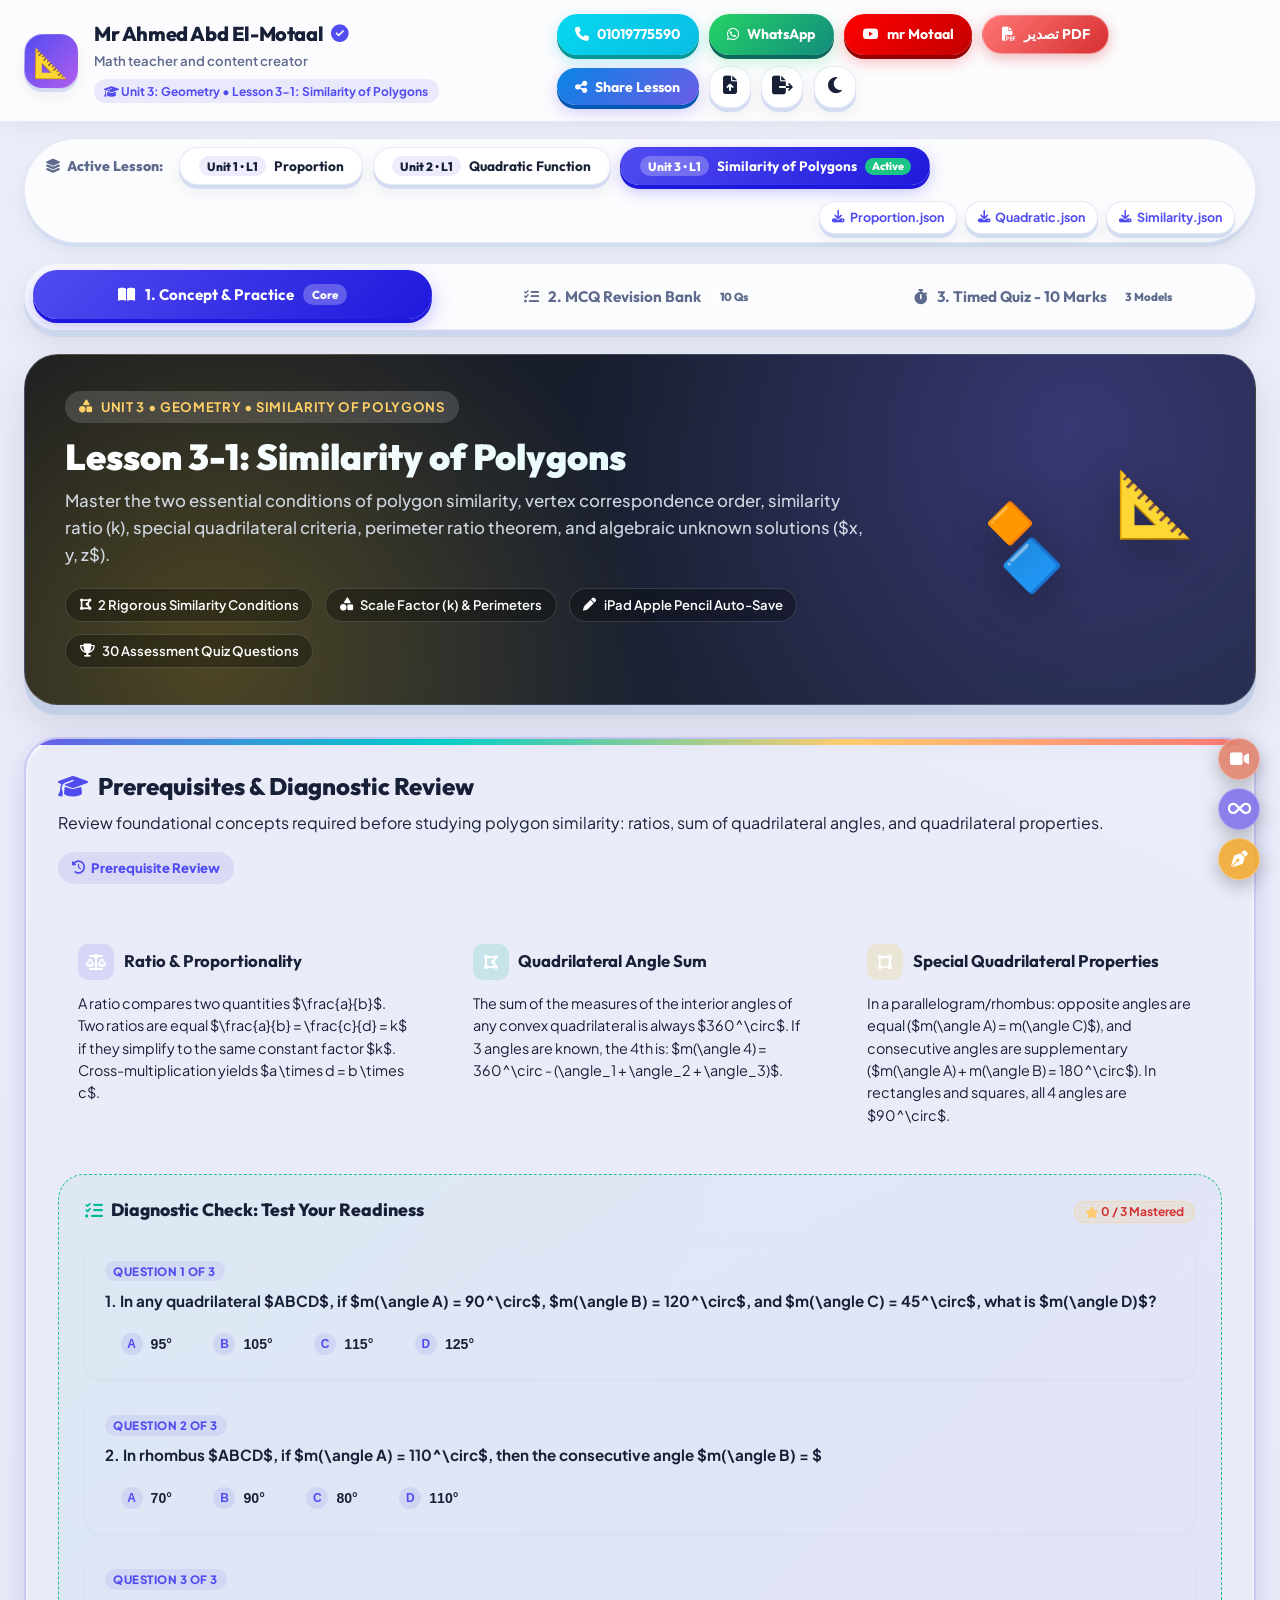
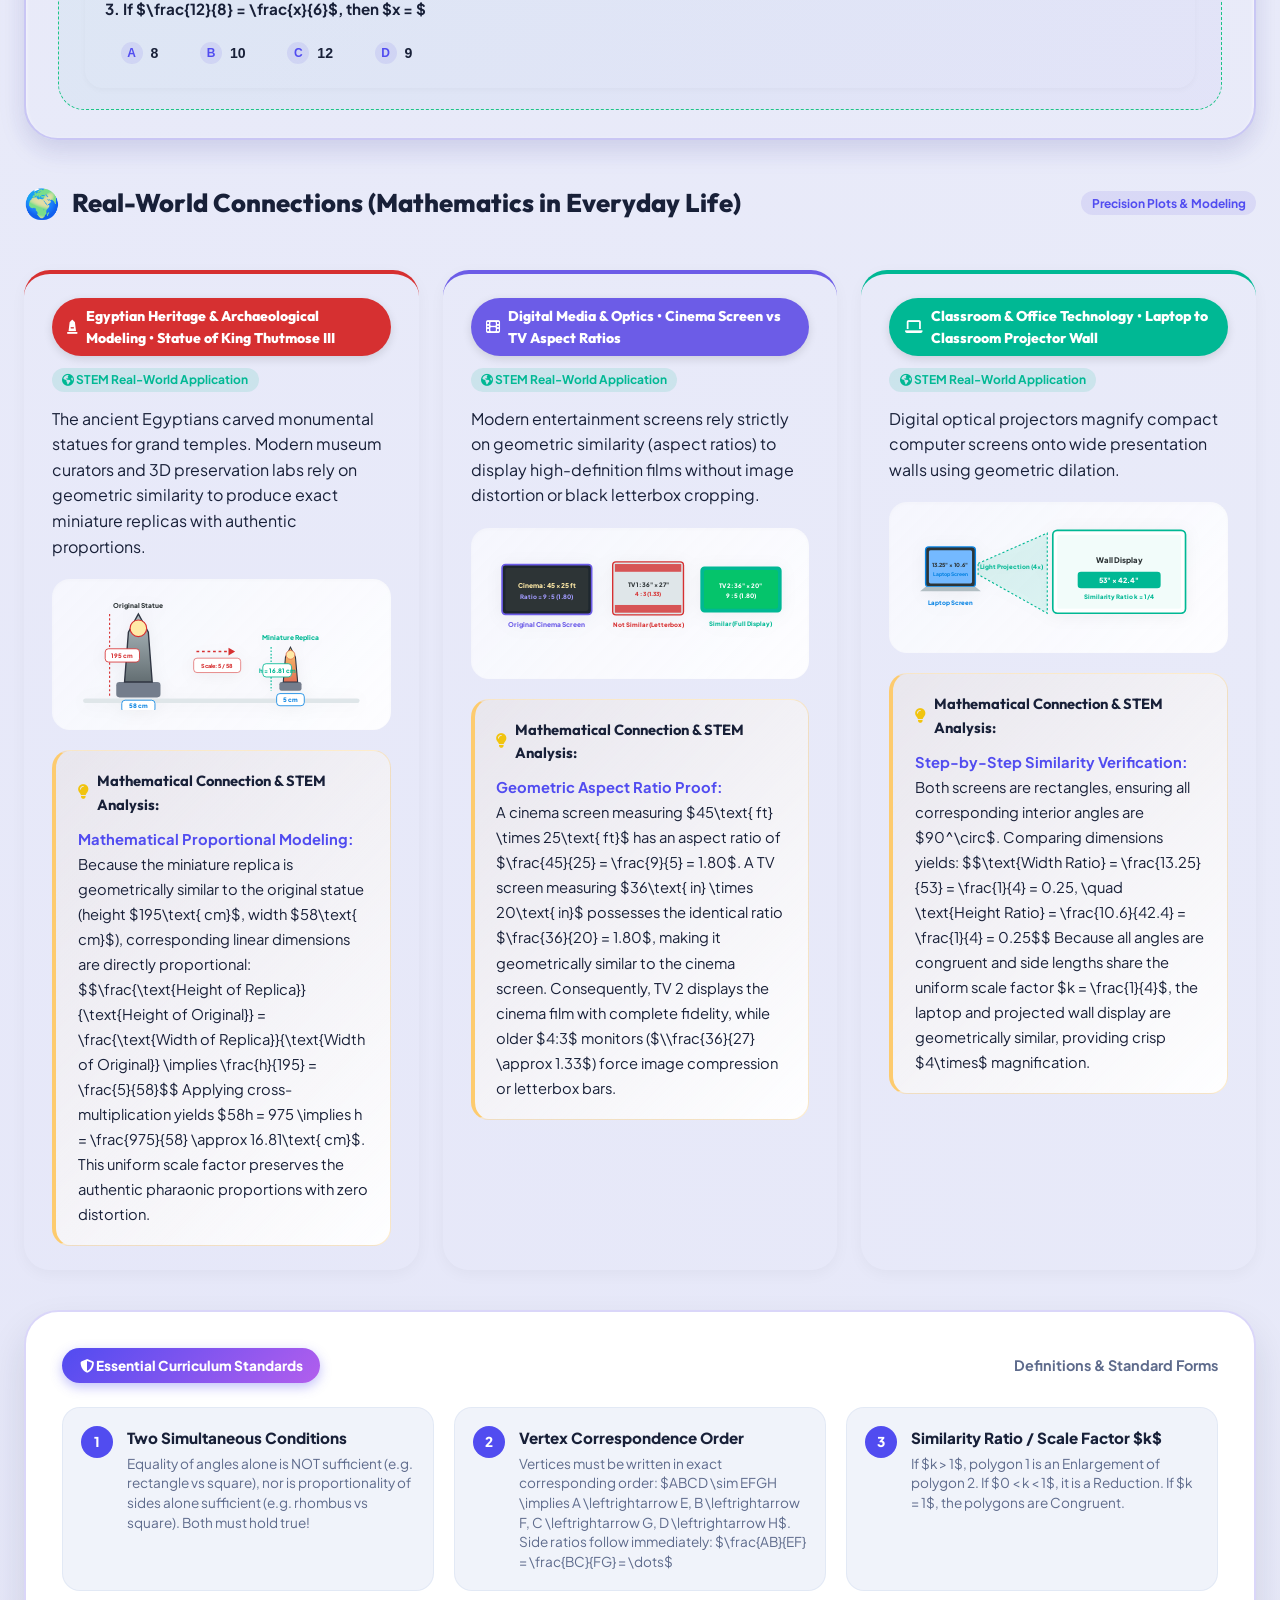
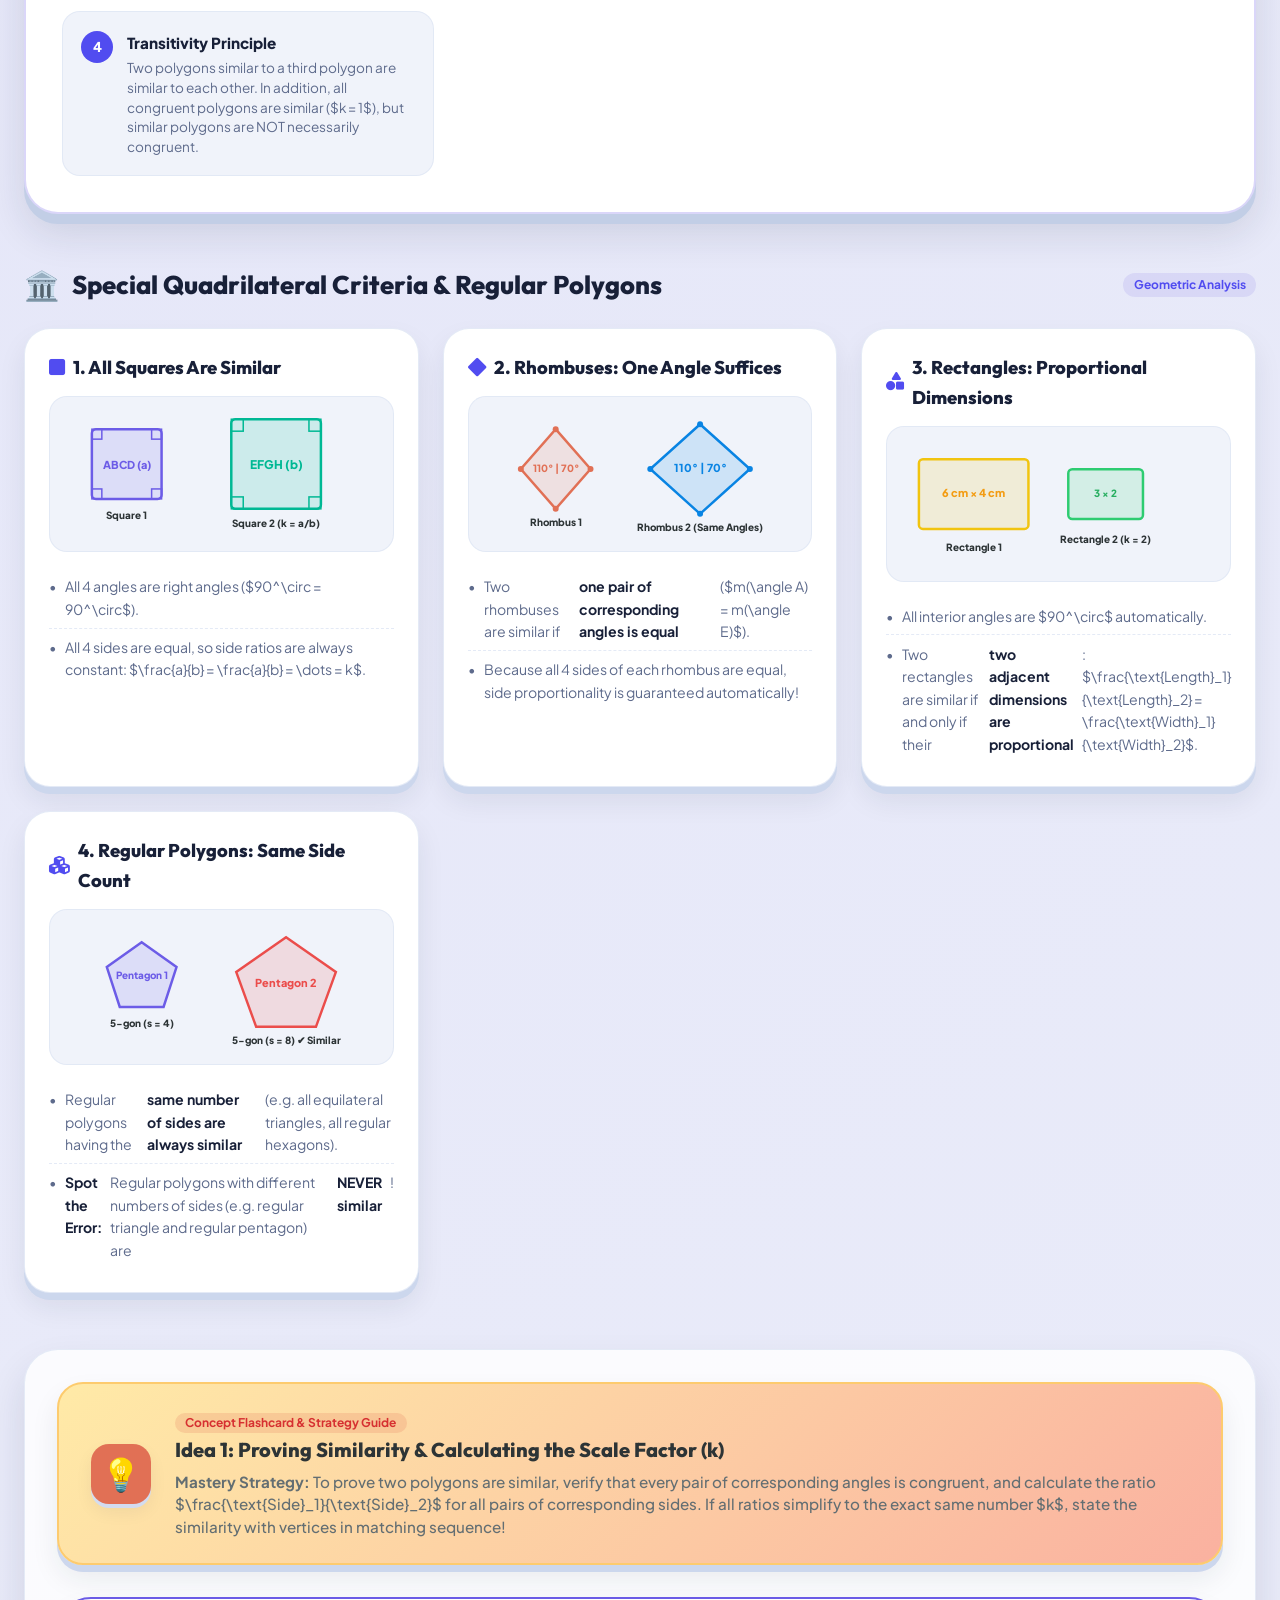
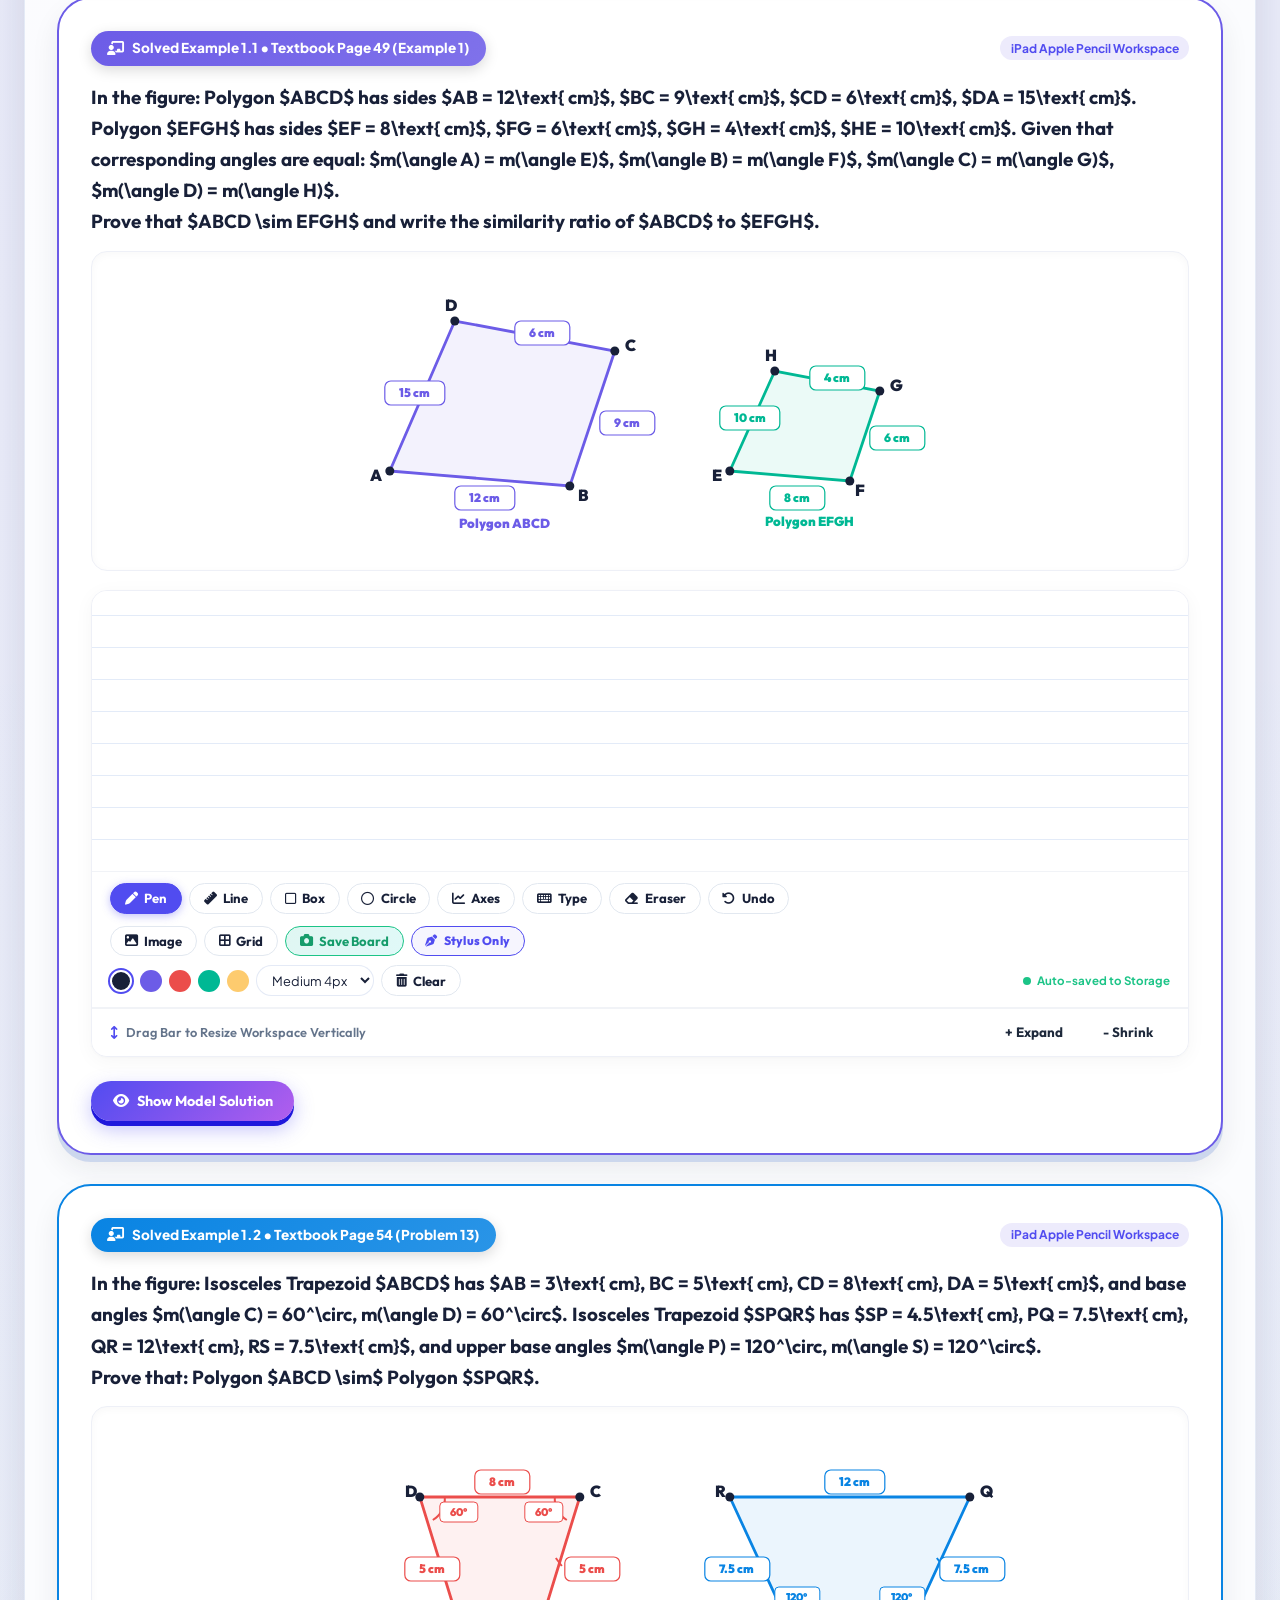
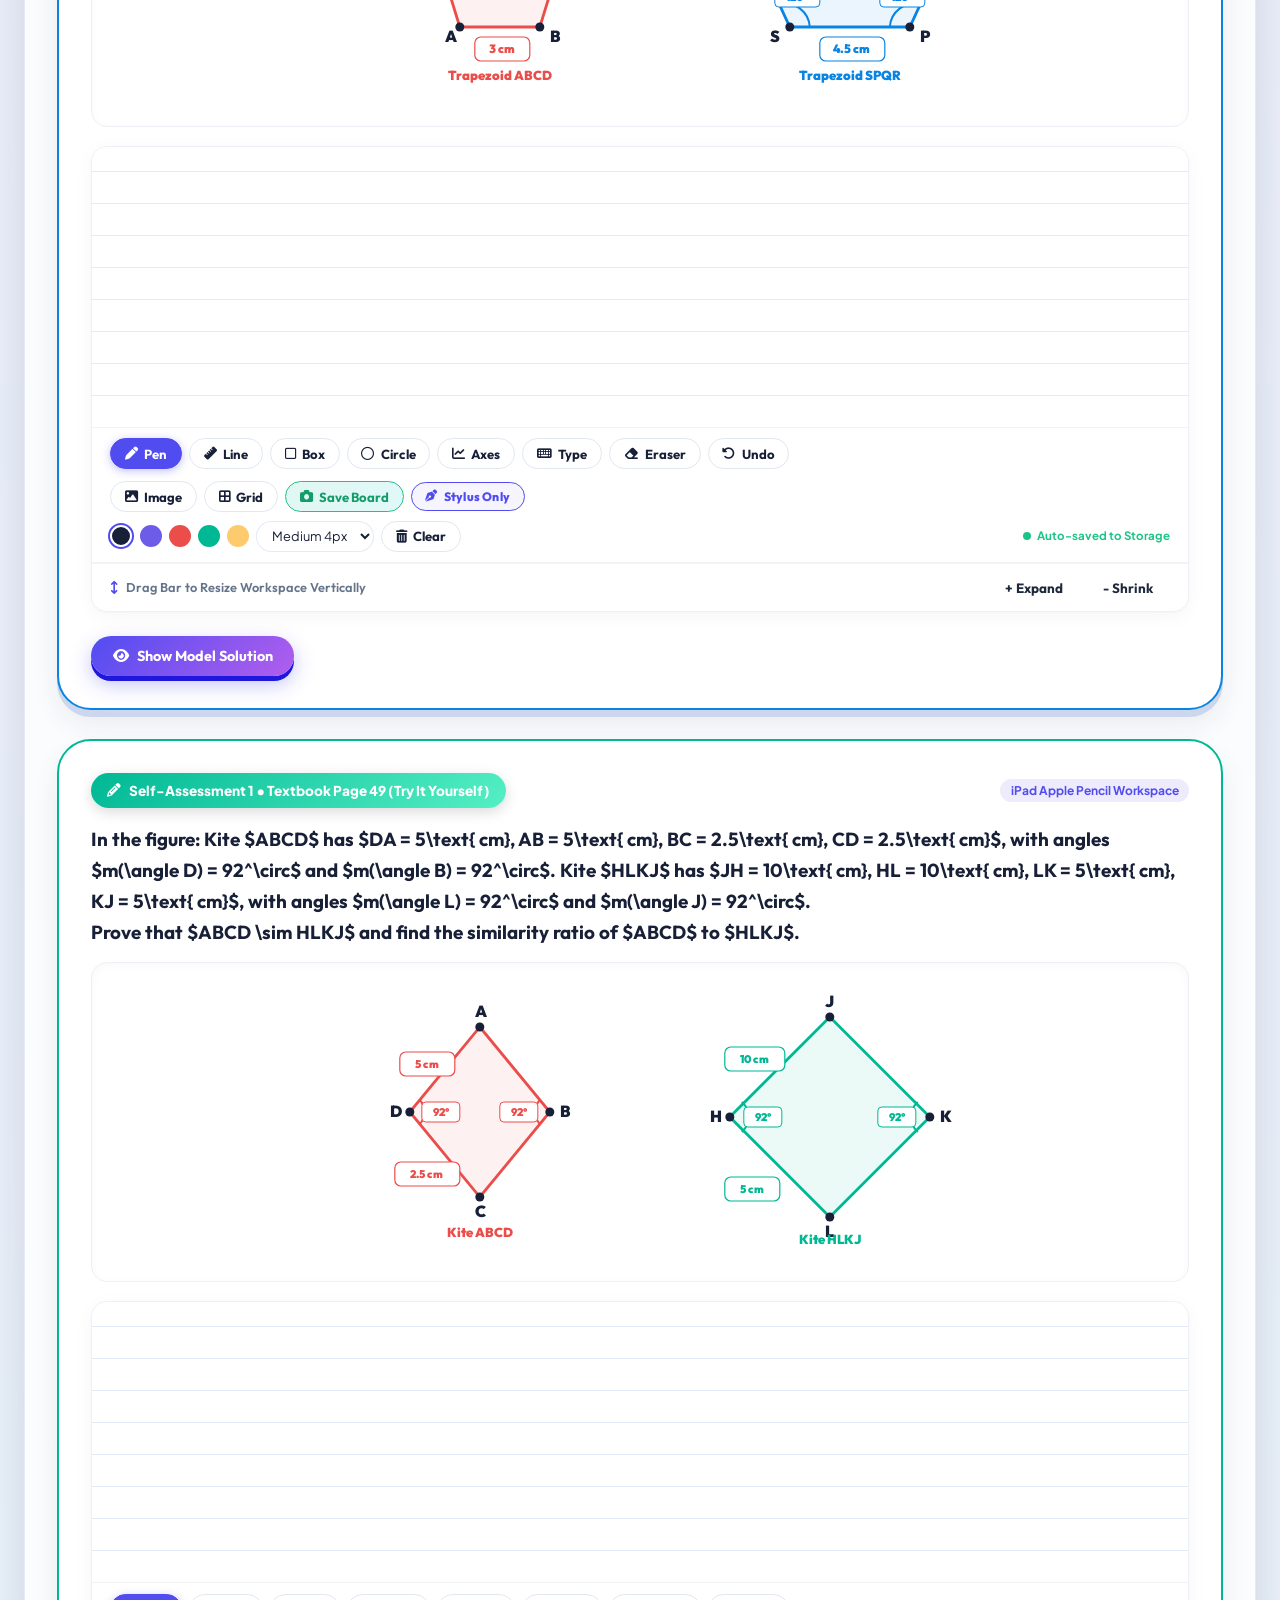
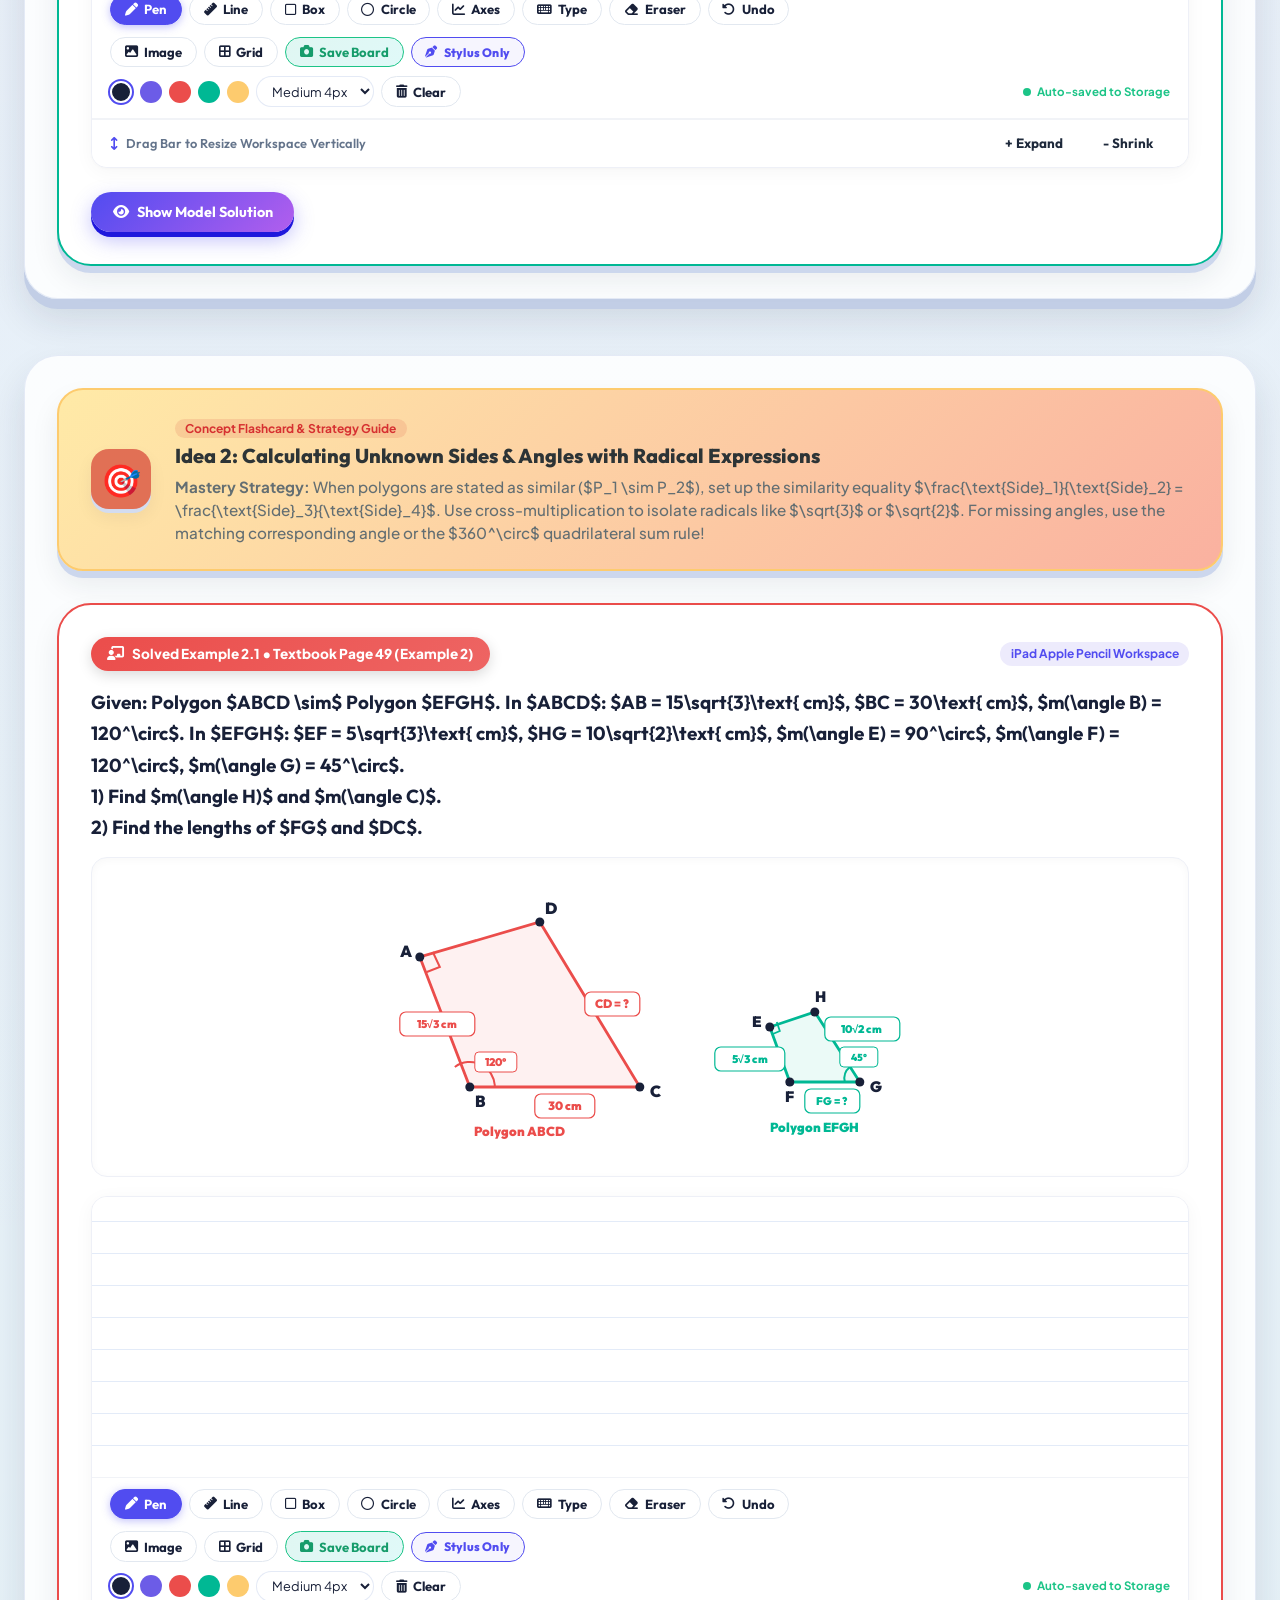
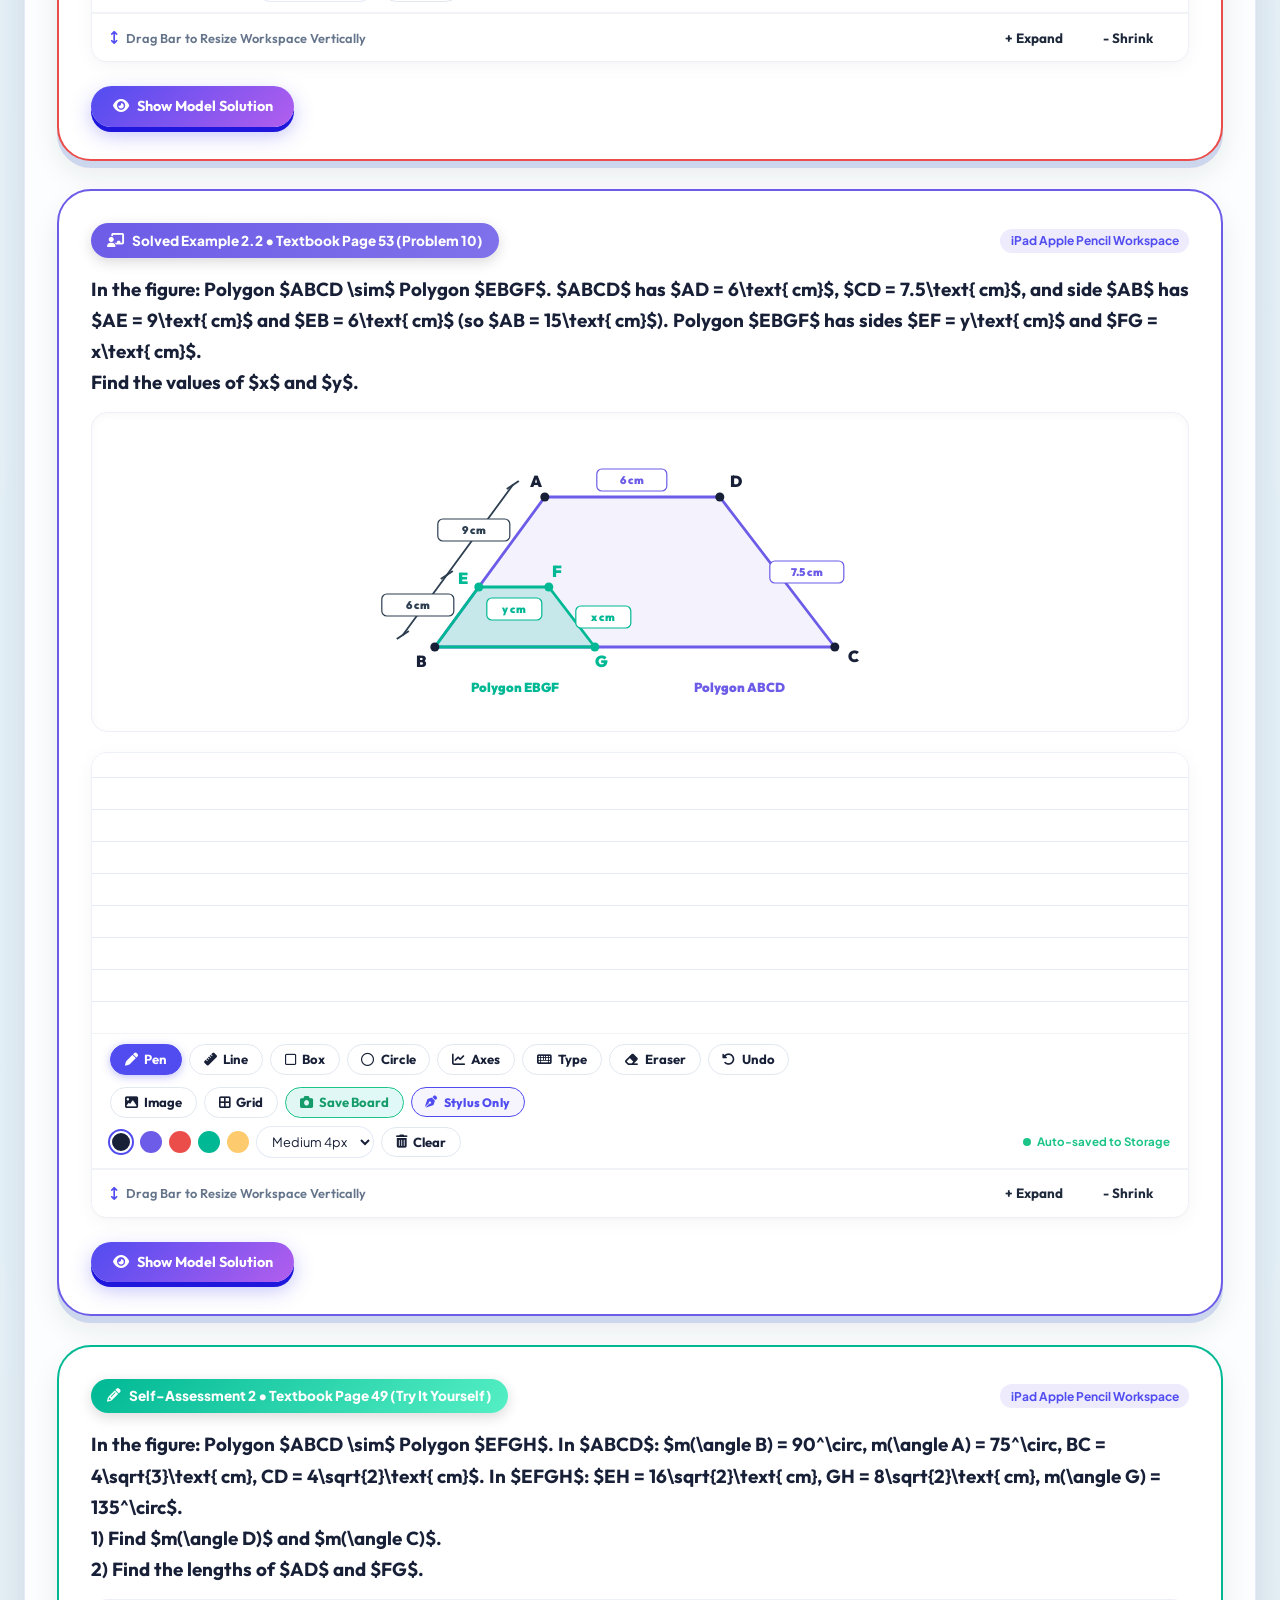
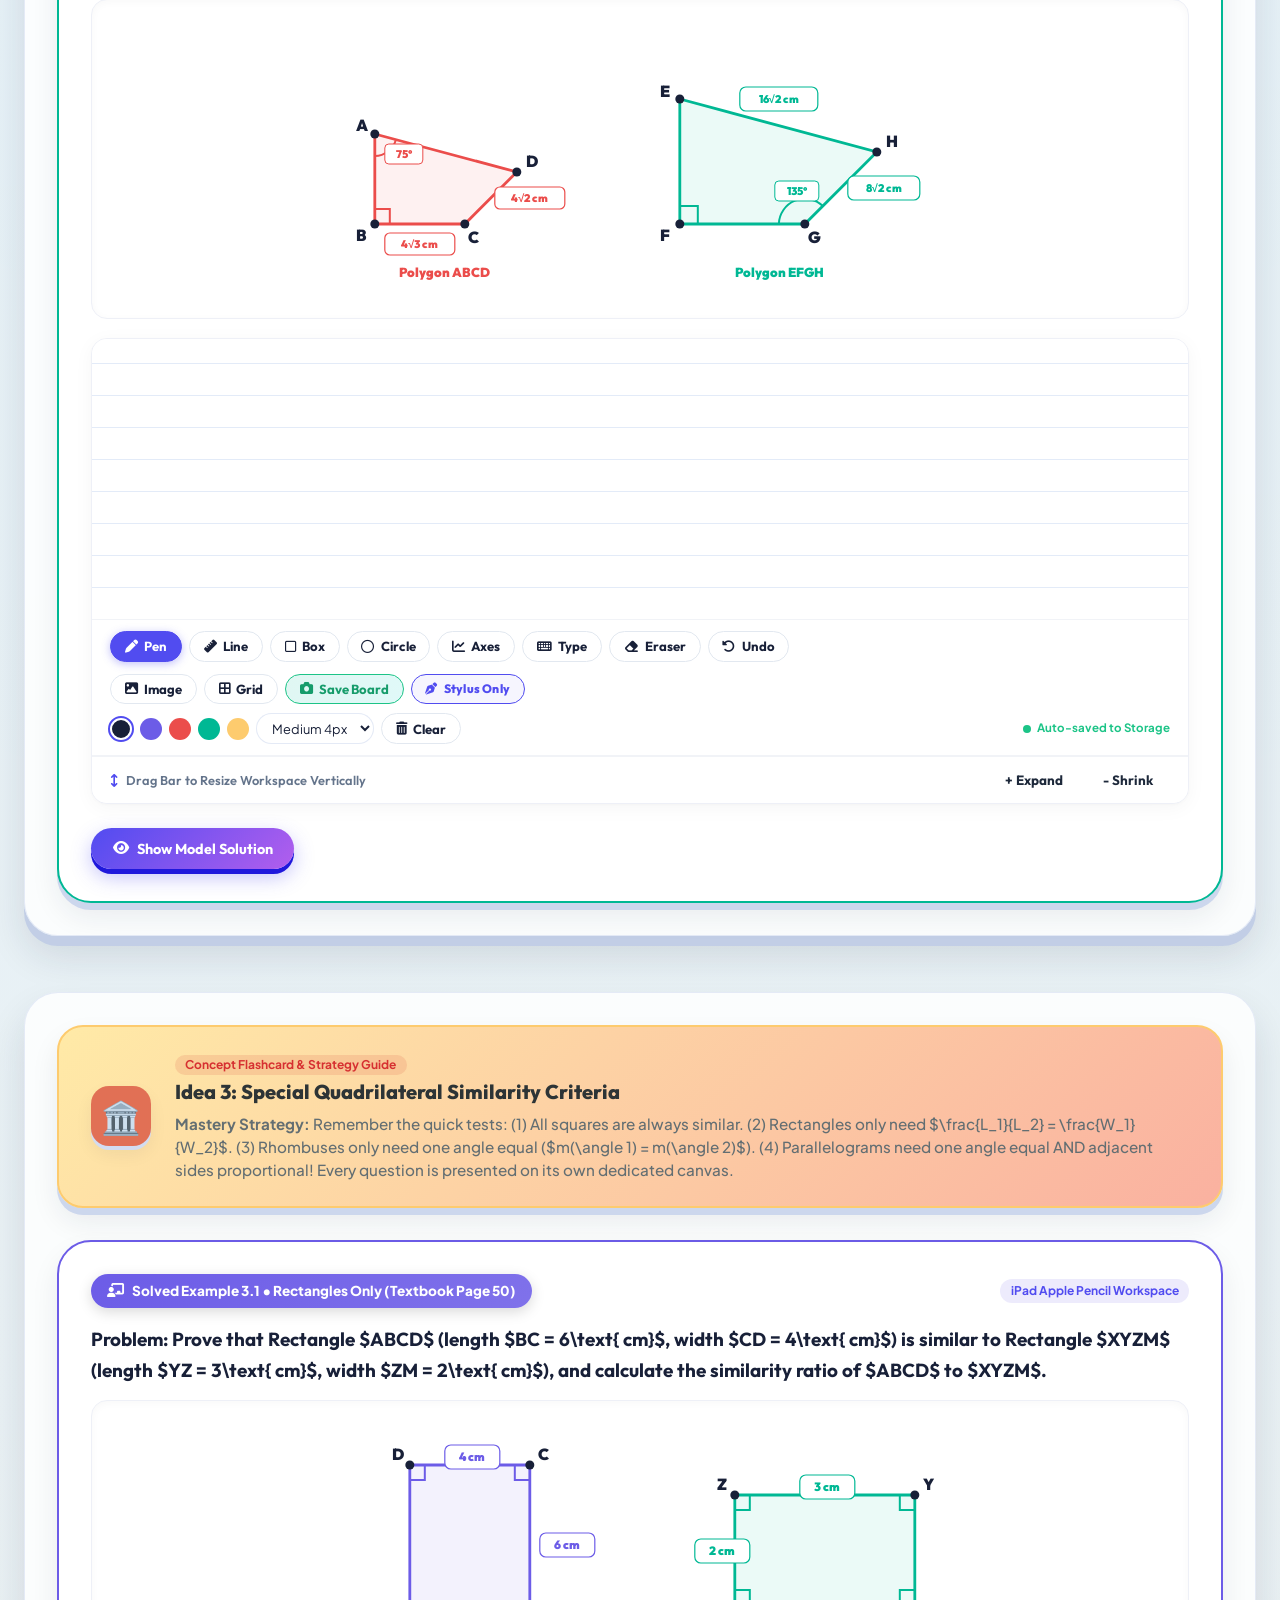
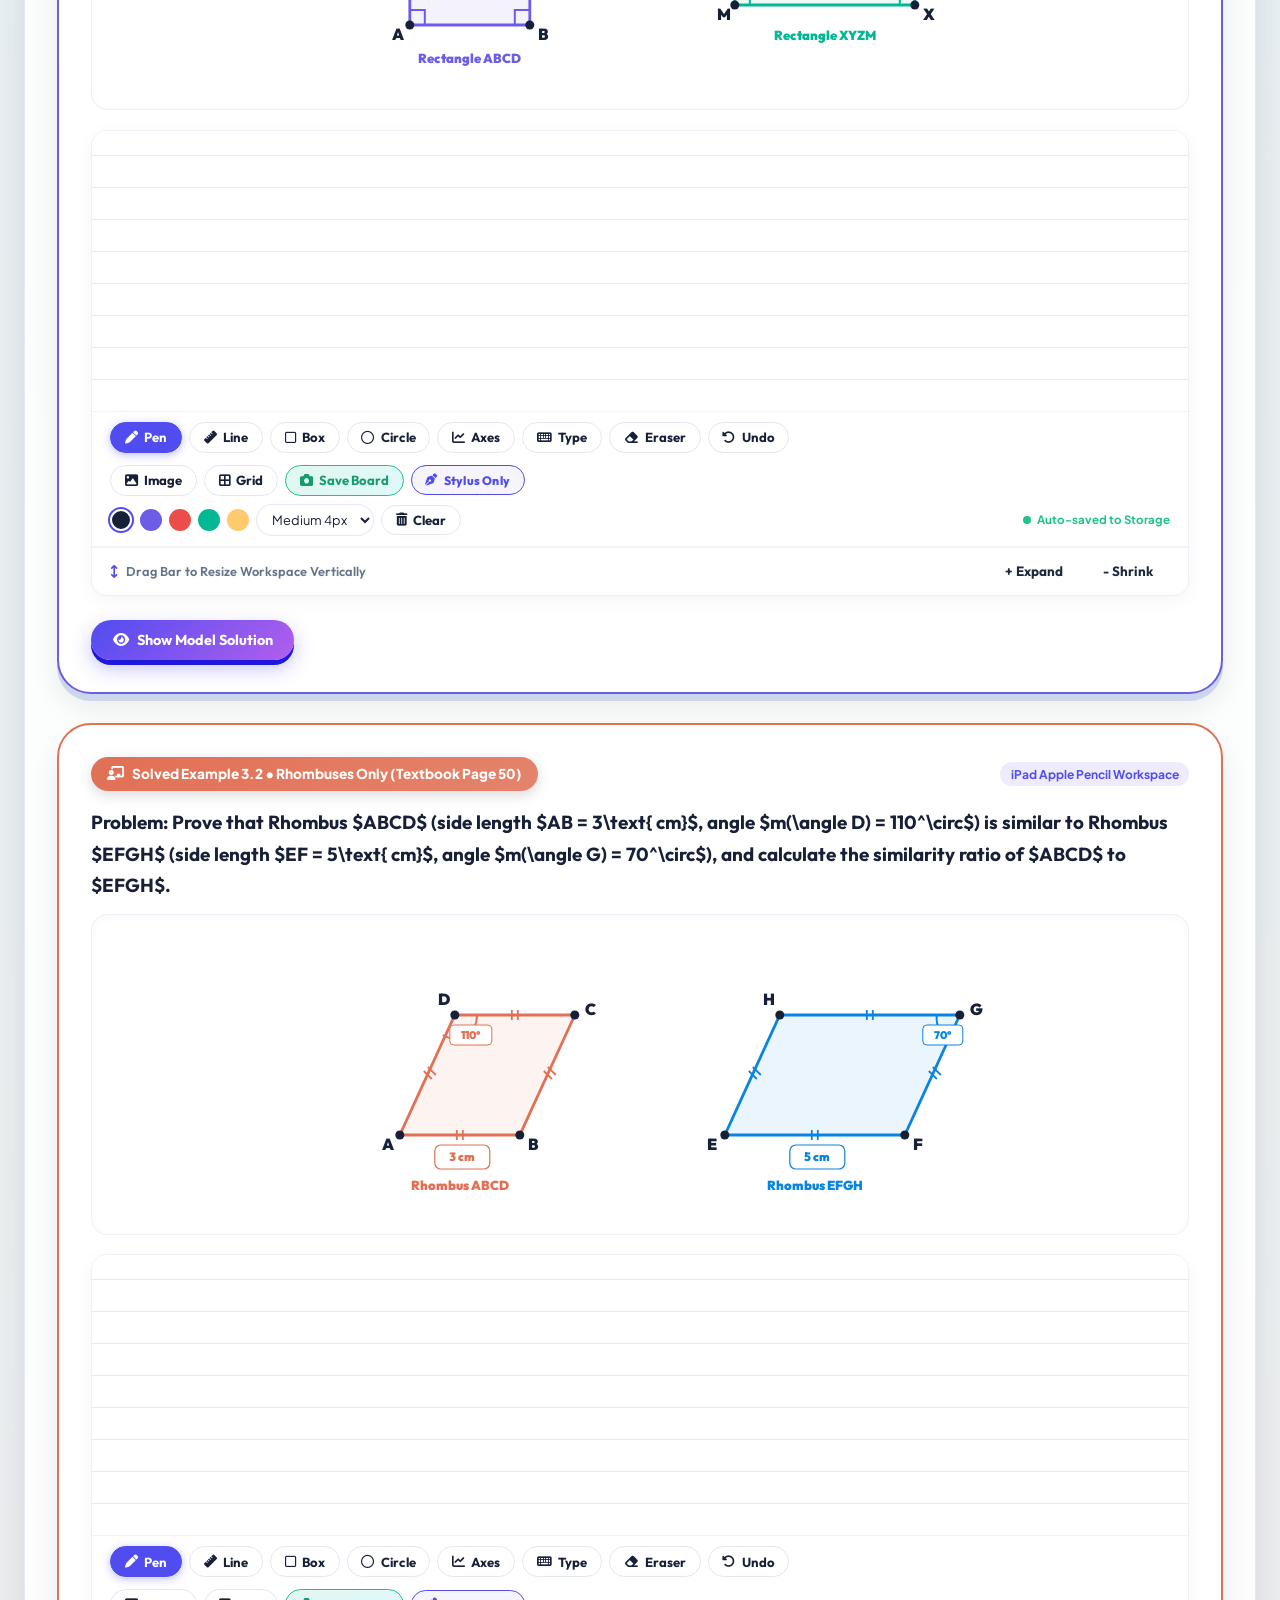
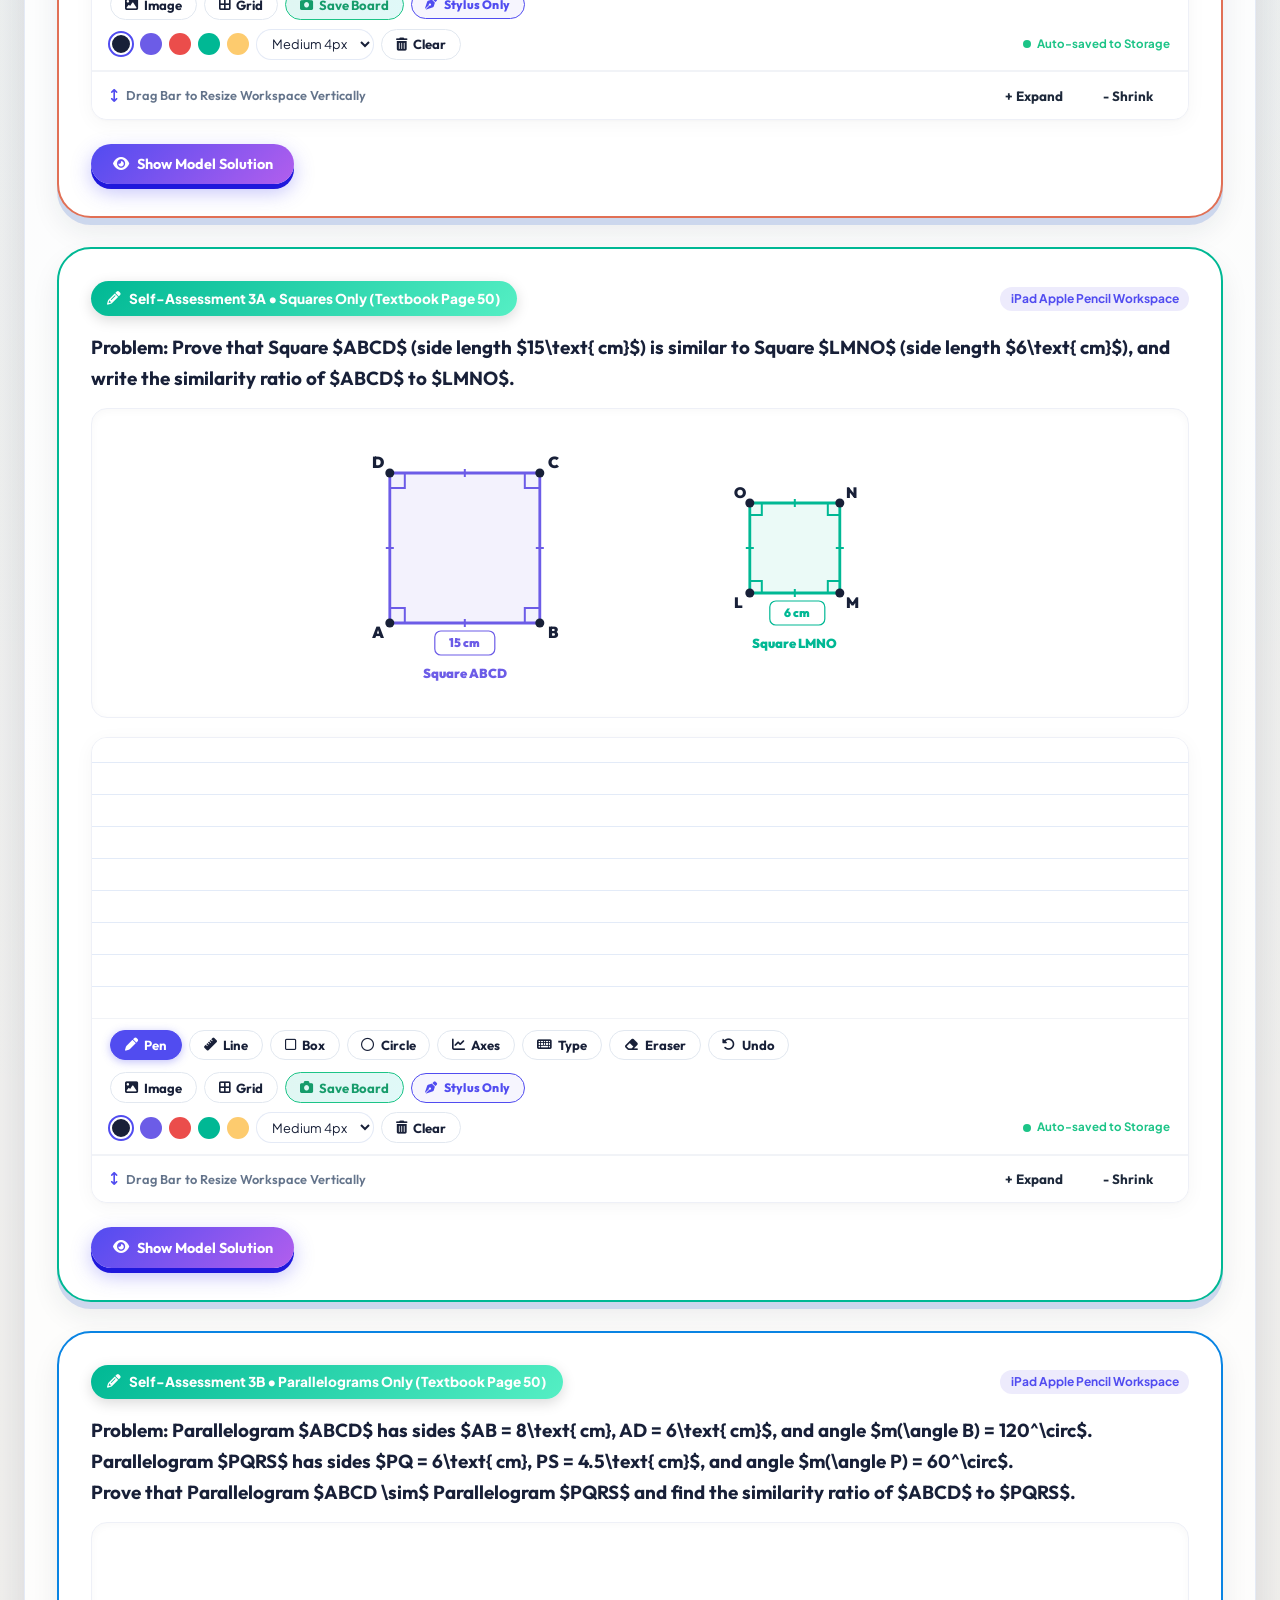
==== commit c879e097: "Add files via upload" ====
--- a/index.html
+++ b/index.html
@@ -92,23 +92,6 @@
           <span>Share Lesson</span>
         </button>
 
-        <!-- Infinite Canvas Whiteboard Mode Toggle -->
-        <button id="infiniteWhiteboardBtn" class="btn-3d btn-whiteboard-3d" onclick="InfiniteWhiteboard.open()" title="Open Infinite Canvas Whiteboard for Math Teaching">
-          <i class="fa-solid fa-infinity"></i>
-          <span>Whiteboard</span>
-        </button>
-
-        <!-- Full-Screen iPad Screen Pen Mode Toggle -->
-        <button id="fullscreenPenBtn" class="btn-3d btn-stylus-mode" title="Activate Full-Screen iPad Pen Mode">
-          <i class="fa-solid fa-pen-nib"></i>
-          <span>iPad Screen Pen</span>
-        </button>
-
-        <!-- Studio Video Recording Mode Toggle -->
-        <button id="studioModeBtn" class="btn-3d btn-studio-mode" onclick="toggleStudioMode()" title="Studio Mode (Distraction-Free Video Recording)">
-          <i class="fa-solid fa-video"></i>
-          <span>Studio Mode</span>
-        </button>
 
         <!-- Import / Upload New Lesson Button -->
         <button id="importLessonBtn" class="icon-btn-3d" title="Import Lesson from Image/PDF">
@@ -344,14 +327,12 @@
 
     <!-- Floating Stylus Dock -->
     <div class="floating-stylus-dock">
-      <div class="dock-timer-badge" id="dockStopwatch">⏱️ 00:00</div>
-
       <div class="toolbar-group">
-        <div class="color-dot active" style="background:#6c5ce7;" onclick="setFsPenColor('#6c5ce7', this)"></div>
-        <div class="color-dot" style="background:#eb4d4b;" onclick="setFsPenColor('#eb4d4b', this)"></div>
-        <div class="color-dot" style="background:#00b894;" onclick="setFsPenColor('#00b894', this)"></div>
-        <div class="color-dot" style="background:#182038;" onclick="setFsPenColor('#182038', this)"></div>
-        <div class="color-dot" style="background:#fdcb6e;" onclick="setFsPenColor('#fdcb6e', this)"></div>
+        <div class="color-dot active" style="background:#6c5ce7;" onclick="setFsPenColor('#6c5ce7', this)" title="Purple"></div>
+        <div class="color-dot" style="background:#eb4d4b;" onclick="setFsPenColor('#eb4d4b', this)" title="Red"></div>
+        <div class="color-dot" style="background:#00b894;" onclick="setFsPenColor('#00b894', this)" title="Green"></div>
+        <div class="color-dot" style="background:#182038;" onclick="setFsPenColor('#182038', this)" title="Navy"></div>
+        <div class="color-dot" style="background:#fdcb6e;" onclick="setFsPenColor('#fdcb6e', this)" title="Yellow"></div>
       </div>
 
       <div class="toolbar-group">
@@ -373,10 +354,10 @@
       </div>
 
       <div class="toolbar-group">
-        <select class="stroke-select" onchange="setFsPenWidth(this.value)">
-          <option value="3">Fine 3px</option>
-          <option value="6" selected>Medium 6px</option>
-          <option value="12">Highlighter 12px</option>
+        <select class="stroke-select" onchange="setFsPenWidth(this.value)" title="Stroke Width">
+          <option value="3">3px</option>
+          <option value="6" selected>6px</option>
+          <option value="12">12px</option>
         </select>
 
         <button class="tool-btn" id="btnFsEraser" onclick="toggleFsEraser()" title="Eraser">
@@ -384,23 +365,23 @@
         </button>
 
         <button class="tool-btn btn-undo" id="btnFsUndo" onclick="undoFsCanvas()" title="Undo last stroke">
-          <i class="fa-solid fa-rotate-left"></i> Undo
+          <i class="fa-solid fa-rotate-left"></i>
         </button>
 
         <button class="tool-btn btn-export-board" onclick="exportFsCanvasImage()" title="Save Board as PNG">
-          <i class="fa-solid fa-camera"></i> Save
+          <i class="fa-solid fa-camera"></i>
         </button>
 
         <button class="tool-btn stylus-indicator active" onclick="toggleStylusMode(this)" title="Stylus Only (Palm Rejection Active)">
-          <i class="fa-solid fa-pen-nib"></i> <span class="stylus-mode-text">Stylus Only</span>
+          <i class="fa-solid fa-pen-nib"></i>
         </button>
 
         <button class="tool-btn" onclick="clearFsCanvas()" title="Clear screen">
           <i class="fa-solid fa-trash-can"></i>
         </button>
 
-        <button class="tool-btn" style="background:#eb4d4b; color:#fff;" onclick="exitFsPenMode()">
-          <i class="fa-solid fa-xmark"></i> Exit Pen
+        <button class="tool-btn btn-fs-exit" id="btnFsExit" onclick="exitFsPenMode()" title="Exit Screen Writing">
+          <i class="fa-solid fa-xmark"></i>
         </button>
       </div>
     </div>
@@ -438,8 +419,8 @@
 
       <!-- Quick Actions -->
       <div class="wb-top-actions">
-        <button class="wb-btn-sm" onclick="InfiniteWhiteboard.cycleGrid()" id="wbGridToggleBtn" title="Toggle Grid Mode">
-          <i class="fa-solid fa-border-none"></i> <span id="wbGridLabel">Math Grid</span>
+        <button class="wb-btn-sm" onclick="InfiniteWhiteboard.cycleGrid()" id="wbGridToggleBtn" title="Toggle Light / Dark Board">
+          <i class="fa-solid fa-chalkboard"></i> <span id="wbGridLabel">Light Board</span>
         </button>
         <button class="wb-btn-sm" onclick="InfiniteWhiteboard.exportPNG()" title="Save High-Res PNG">
           <i class="fa-solid fa-camera"></i> <span>Export</span>
@@ -450,82 +431,103 @@
       </div>
     </div>
 
+    <!-- Floating Image Toolbar (Controls moving, resizing, and deleting uploaded images) -->
+    <div class="wb-image-toolbar" id="wbImageToolbar" style="display: none;">
+      <span class="wb-img-tb-label"><i class="fa-solid fa-image"></i> Image</span>
+      <button class="wb-img-tb-btn" onclick="InfiniteWhiteboard.scaleSelectedImage(1.15)" title="Enlarge (+15%)">
+        <i class="fa-solid fa-magnifying-glass-plus"></i>
+      </button>
+      <button class="wb-img-tb-btn" onclick="InfiniteWhiteboard.scaleSelectedImage(0.85)" title="Shrink (-15%)">
+        <i class="fa-solid fa-magnifying-glass-minus"></i>
+      </button>
+      <button class="wb-img-tb-btn" onclick="InfiniteWhiteboard.centerSelectedImage()" title="Center in View">
+        <i class="fa-solid fa-crosshairs"></i>
+      </button>
+      <button class="wb-img-tb-btn wb-img-tb-danger" onclick="InfiniteWhiteboard.deleteSelectedImage()" title="Delete Image">
+        <i class="fa-solid fa-trash-can"></i>
+      </button>
+      <button class="wb-img-tb-btn wb-img-tb-done" onclick="InfiniteWhiteboard.deselectImage()" title="Done (Lock Image)">
+        <i class="fa-solid fa-check"></i>
+      </button>
+    </div>
+
     <!-- Main Floating Bottom Control Dock -->
     <div class="wb-floating-dock" id="wbFloatingDock">
-      <!-- Stylus Only Dedicated Mode Button -->
-      <button class="wb-dock-btn wb-stylus-toggle active" id="wbStylusOnlyBtn" onclick="InfiniteWhiteboard.toggleStylusOnly()" title="Stylus Only: Fingers Pan/Zoom, Pen strictly writes">
-        <i class="fa-solid fa-hand"></i>
-        <span class="wb-stylus-btn-text">Stylus Only: ON</span>
+      <!-- 4 Primary Adaptive Colors (Dark/Light mode responsive) -->
+      <div class="wb-color-group" id="wbColorGroup">
+        <button class="wb-color-circle active" id="wbColor1" onclick="InfiniteWhiteboard.setColor(this.dataset.color, this)" title="Color 1"></button>
+        <button class="wb-color-circle" id="wbColor2" onclick="InfiniteWhiteboard.setColor(this.dataset.color, this)" title="Color 2"></button>
+        <button class="wb-color-circle" id="wbColor3" onclick="InfiniteWhiteboard.setColor(this.dataset.color, this)" title="Color 3"></button>
+        <button class="wb-color-circle" id="wbColor4" onclick="InfiniteWhiteboard.setColor(this.dataset.color, this)" title="Color 4"></button>
+      </div>
+
+      <div class="wb-dock-divider"></div>
+
+      <!-- Stroke Thicknesses (Pen Size Control) -->
+      <div class="wb-stroke-group">
+        <button class="wb-stroke-btn" onclick="InfiniteWhiteboard.stepWidth(-2)" title="Decrease Pen Size (-)">
+          <i class="fa-solid fa-minus" style="font-size:0.65rem;"></i>
+        </button>
+        <button class="wb-stroke-btn" data-width="3" onclick="InfiniteWhiteboard.setWidth(3, this)" title="Fine 3px">
+          <span style="width:4px; height:4px; border-radius:50%; background:currentColor; display:inline-block;"></span>
+        </button>
+        <button class="wb-stroke-btn active" data-width="6" onclick="InfiniteWhiteboard.setWidth(6, this)" title="Medium 6px">
+          <span style="width:7px; height:7px; border-radius:50%; background:currentColor; display:inline-block;"></span>
+        </button>
+        <button class="wb-stroke-btn" data-width="12" onclick="InfiniteWhiteboard.setWidth(12, this)" title="Bold 12px">
+          <span style="width:11px; height:11px; border-radius:50%; background:currentColor; display:inline-block;"></span>
+        </button>
+        <button class="wb-stroke-btn" onclick="InfiniteWhiteboard.stepWidth(2)" title="Increase Pen Size (+)">
+          <i class="fa-solid fa-plus" style="font-size:0.65rem;"></i>
+        </button>
+      </div>
+
+      <div class="wb-dock-divider"></div>
+
+      <!-- Drawing & Geometric Tools -->
+      <div class="wb-tools-group">
+        <button class="wb-dock-btn active" id="wbToolPen" onclick="InfiniteWhiteboard.setTool('pen', this)" title="Pen">
+          <i class="fa-solid fa-pen"></i>
+        </button>
+        <button class="wb-dock-btn" id="wbToolLine" onclick="InfiniteWhiteboard.setTool('line', this)" title="Straight Ruler Line">
+          <i class="fa-solid fa-ruler"></i>
+        </button>
+        <button class="wb-dock-btn" id="wbToolRect" onclick="InfiniteWhiteboard.setTool('rect', this)" title="Rectangle / Box">
+          <i class="fa-regular fa-square"></i>
+        </button>
+        <button class="wb-dock-btn" id="wbToolCircle" onclick="InfiniteWhiteboard.setTool('circle', this)" title="Circle / Ellipse">
+          <i class="fa-regular fa-circle"></i>
+        </button>
+        <button class="wb-dock-btn" id="wbToolAxis" onclick="InfiniteWhiteboard.setTool('axis', this)" title="Coordinate Axes">
+          <i class="fa-solid fa-chart-line"></i>
+        </button>
+        <button class="wb-dock-btn" id="wbToolEraser" onclick="InfiniteWhiteboard.setTool('eraser', this)" title="Eraser">
+          <i class="fa-solid fa-eraser"></i>
+        </button>
+        <button class="wb-dock-btn" id="wbToolSelect" onclick="InfiniteWhiteboard.setTool('select', this)" title="Select / Move Image">
+          <i class="fa-solid fa-arrow-pointer"></i>
+        </button>
+      </div>
+
+      <div class="wb-dock-divider"></div>
+
+      <!-- Image Import & Control -->
+      <button class="wb-dock-btn" id="wbToolImageUpload" onclick="InfiniteWhiteboard.triggerImageUpload()" title="Insert Image / Diagram onto Whiteboard">
+        <i class="fa-solid fa-image"></i>
       </button>
-
-      <div class="wb-dock-divider"></div>
-
-      <!-- Math Color Palette -->
-      <div class="wb-color-group">
-        <button class="wb-color-circle active" style="--c:#ffffff;" onclick="InfiniteWhiteboard.setColor('#ffffff', this)" title="Pure White"></button>
-        <button class="wb-color-circle" style="--c:#fed330;" onclick="InfiniteWhiteboard.setColor('#fed330', this)" title="Golden Math Yellow"></button>
-        <button class="wb-color-circle" style="--c:#00d2d3;" onclick="InfiniteWhiteboard.setColor('#00d2d3', this)" title="Electric Cyan"></button>
-        <button class="wb-color-circle" style="--c:#ff6b6b;" onclick="InfiniteWhiteboard.setColor('#ff6b6b', this)" title="Vivid Coral"></button>
-        <button class="wb-color-circle" style="--c:#2ed573;" onclick="InfiniteWhiteboard.setColor('#2ed573', this)" title="Neon Green"></button>
-        <button class="wb-color-circle" style="--c:#a55eea;" onclick="InfiniteWhiteboard.setColor('#a55eea', this)" title="Purple Violet"></button>
-      </div>
-
-      <div class="wb-dock-divider"></div>
-
-      <!-- Stroke Thicknesses -->
-      <div class="wb-stroke-group">
-        <button class="wb-stroke-btn" data-width="2" onclick="InfiniteWhiteboard.setWidth(2, this)" title="Fine 2px">
-          <span style="width:4px; height:4px; border-radius:50%; background:currentColor; display:inline-block;"></span>
-        </button>
-        <button class="wb-stroke-btn active" data-width="5" onclick="InfiniteWhiteboard.setWidth(5, this)" title="Normal 5px">
-          <span style="width:8px; height:8px; border-radius:50%; background:currentColor; display:inline-block;"></span>
-        </button>
-        <button class="wb-stroke-btn" data-width="10" onclick="InfiniteWhiteboard.setWidth(10, this)" title="Bold 10px">
-          <span style="width:14px; height:14px; border-radius:50%; background:currentColor; display:inline-block;"></span>
-        </button>
-        <button class="wb-stroke-btn" data-width="24" onclick="InfiniteWhiteboard.setWidth(24, this)" title="Highlighter 24px">
-          <i class="fa-solid fa-highlighter"></i>
-        </button>
-      </div>
-
-      <div class="wb-dock-divider"></div>
-
-      <!-- Tools Group -->
-      <div class="wb-tools-group">
-        <button class="wb-dock-btn active" id="wbToolPen" onclick="InfiniteWhiteboard.setTool('pen', this)" title="Freehand Pen (P)">
-          <i class="fa-solid fa-pen"></i>
-        </button>
-        <button class="wb-dock-btn" id="wbToolLine" onclick="InfiniteWhiteboard.setTool('line', this)" title="Straight Ruler Line (L)">
-          <i class="fa-solid fa-ruler"></i>
-        </button>
-        <button class="wb-dock-btn" id="wbToolRect" onclick="InfiniteWhiteboard.setTool('rect', this)" title="Rectangle (R)">
-          <i class="fa-regular fa-square"></i>
-        </button>
-        <button class="wb-dock-btn" id="wbToolCircle" onclick="InfiniteWhiteboard.setTool('circle', this)" title="Circle / Ellipse (C)">
-          <i class="fa-regular fa-circle"></i>
-        </button>
-        <button class="wb-dock-btn" id="wbToolAxis" onclick="InfiniteWhiteboard.setTool('axis', this)" title="Coordinate Axes X-Y (A)">
-          <i class="fa-solid fa-chart-line"></i>
-        </button>
-        <button class="wb-dock-btn" id="wbToolEraser" onclick="InfiniteWhiteboard.setTool('eraser', this)" title="Eraser (E)">
-          <i class="fa-solid fa-eraser"></i>
-        </button>
-        <button class="wb-dock-btn" id="wbToolHand" onclick="InfiniteWhiteboard.setTool('hand', this)" title="Hand / Pan Tool (H)">
-          <i class="fa-solid fa-hand"></i>
-        </button>
-      </div>
+      <input type="file" id="wbImageFileInput" accept="image/*" style="display:none;" onchange="InfiniteWhiteboard.handleImageUpload(event)">
 
       <div class="wb-dock-divider"></div>
 
       <!-- Actions Group -->
       <div class="wb-actions-group">
-        <button class="wb-dock-btn" onclick="InfiniteWhiteboard.undo()" title="Undo (Ctrl+Z)">
+        <button class="wb-dock-btn" onclick="InfiniteWhiteboard.undo()" title="Undo">
           <i class="fa-solid fa-rotate-left"></i>
         </button>
-        <button class="wb-dock-btn" onclick="InfiniteWhiteboard.redo()" title="Redo (Ctrl+Y)">
+        <button class="wb-dock-btn" onclick="InfiniteWhiteboard.redo()" title="Redo">
           <i class="fa-solid fa-rotate-right"></i>
         </button>
-        <button class="wb-dock-btn wb-btn-danger" onclick="InfiniteWhiteboard.clear()" title="Clear Entire Whiteboard">
+        <button class="wb-dock-btn wb-btn-danger" onclick="InfiniteWhiteboard.clear()" title="Clear Board (Manual only)">
           <i class="fa-solid fa-trash-can"></i>
         </button>
       </div>
@@ -785,15 +787,24 @@
   <!-- App Core JavaScript Logic -->
   <script src="app.js?v=20260909_3"></script>
 
-  <!-- Floating Screen Pen Action Button (Always Accessible for Screen Writing) -->
+  <!-- Floating Studio Mode Action Button (Positioned at top of vertical stack: bottom 120px) -->
+  <button id="floatingStudioModeFab" class="floating-studio-fab" onclick="toggleStudioMode()" title="Studio Mode (Distraction-Free Video Recording)">
+    <i class="fa-solid fa-video"></i>
+  </button>
+
+  <!-- Floating Whiteboard Action Button (Positioned in middle of vertical stack: bottom 70px) -->
+  <button id="floatingWhiteboardFab" class="floating-whiteboard-fab" onclick="InfiniteWhiteboard.open()" title="Open Infinite Whiteboard">
+    <i class="fa-solid fa-infinity"></i>
+  </button>
+
+  <!-- Floating Screen Pen Action Button (Positioned at bottom of vertical stack: bottom 20px) -->
   <button id="floatingScreenPenFab" class="floating-screen-pen-fab" onclick="FullScreenPen.toggle()" title="Write on Screen (iPad Screen Pen)">
     <i class="fa-solid fa-pen-nib"></i>
-    <span>Write on Screen</span>
   </button>
 
-  <!-- Floating Studio Mode Exit Button -->
-  <button class="exit-studio-btn" onclick="toggleStudioMode()" title="Exit Studio Video Mode">
-    <i class="fa-solid fa-compress"></i> Exit Studio Mode
+  <!-- Floating Studio Mode Exit Button (Same position as Studio FAB: bottom 120px) -->
+  <button class="exit-studio-btn" id="exitStudioBtn" onclick="toggleStudioMode()" title="Exit Studio Video Mode">
+    <i class="fa-solid fa-compress"></i>
   </button>
 </body>
 </html>
--- a/style.css
+++ b/style.css
@@ -1253,20 +1253,158 @@
   -webkit-tap-highlight-color: transparent !important;
 }
 
-/* Canvas Toolbar */
+/* Canvas Toolbar (Positioned below the solution area) */
 .stylus-toolbar {
   background: #ffffff;
-  padding: 0.75rem 1.15rem;
+  padding: 0.65rem 1.15rem;
+  border-top: 1px solid #f1f3f7;
   border-bottom: 1px solid #f1f3f7;
   box-shadow: none !important;
   display: flex;
   flex-direction: column;
-  gap: 0.65rem;
+  gap: 0.55rem;
   -webkit-user-select: none !important;
   -webkit-touch-callout: none !important;
   user-select: none !important;
   -webkit-user-drag: none !important;
   -webkit-tap-highlight-color: transparent !important;
+}
+
+/* Solution Area Inserted Image Layer */
+.ws-image-layer {
+  position: absolute;
+  top: 0;
+  left: 0;
+  width: 100%;
+  height: 100%;
+  pointer-events: none;
+  z-index: 2;
+}
+
+.ws-image-box {
+  position: absolute;
+  pointer-events: auto;
+  border: 2px dashed rgba(108, 92, 231, 0.85);
+  border-radius: 8px;
+  background: rgba(255, 255, 255, 0.05);
+  box-shadow: 0 4px 16px rgba(0, 0, 0, 0.12);
+  cursor: grab;
+  user-select: none;
+  -webkit-user-select: none;
+  z-index: 10;
+  transition: box-shadow 0.2s ease;
+}
+
+.ws-image-box:active {
+  cursor: grabbing;
+}
+
+.ws-image-box.is-locked {
+  border: 1px solid transparent;
+  box-shadow: none;
+  pointer-events: none !important;
+  cursor: default;
+  z-index: 1;
+}
+
+.ws-image-box.is-locked .ws-img-header,
+.ws-image-box.is-locked .ws-img-resize-handle {
+  display: none !important;
+}
+
+.ws-img-header {
+  position: absolute;
+  top: -34px;
+  left: 0;
+  display: flex;
+  align-items: center;
+  gap: 0.35rem;
+  background: rgba(18, 24, 38, 0.92);
+  backdrop-filter: blur(10px);
+  -webkit-backdrop-filter: blur(10px);
+  padding: 0.2rem 0.5rem;
+  border-radius: var(--radius-pill);
+  border: 1px solid rgba(255, 255, 255, 0.2);
+  box-shadow: 0 4px 14px rgba(0, 0, 0, 0.3);
+  z-index: 25;
+  white-space: nowrap;
+}
+
+.ws-img-drag-handle {
+  font-size: 0.72rem;
+  font-weight: 700;
+  color: #a29bfe;
+  cursor: grab;
+  display: flex;
+  align-items: center;
+  gap: 0.3rem;
+  padding: 0 0.25rem;
+  text-transform: uppercase;
+}
+
+.ws-img-tools {
+  display: flex;
+  align-items: center;
+  gap: 0.25rem;
+}
+
+.ws-img-btn {
+  background: rgba(255, 255, 255, 0.12);
+  color: #ffffff;
+  border: 1px solid rgba(255, 255, 255, 0.15);
+  border-radius: 6px;
+  width: 24px;
+  height: 24px;
+  display: inline-flex;
+  align-items: center;
+  justify-content: center;
+  cursor: pointer;
+  font-size: 0.75rem;
+  transition: all 0.15s ease;
+  padding: 0;
+}
+
+.ws-img-btn:hover {
+  background: rgba(108, 92, 231, 0.6);
+  transform: translateY(-1px);
+}
+
+.ws-img-btn.active {
+  background: #00b894;
+  border-color: #00b894;
+}
+
+.ws-img-del-btn:hover {
+  background: #ff4757 !important;
+  border-color: #ff4757 !important;
+}
+
+.ws-img-body {
+  width: 100%;
+  height: 100%;
+  display: flex;
+}
+
+.ws-img-body img {
+  width: 100%;
+  height: 100%;
+  object-fit: contain;
+  pointer-events: none;
+  border-radius: 6px;
+}
+
+.ws-img-resize-handle {
+  position: absolute;
+  bottom: -6px;
+  right: -6px;
+  width: 18px;
+  height: 18px;
+  border-radius: 50%;
+  background: #6c5ce7;
+  border: 2px solid #ffffff;
+  box-shadow: 0 2px 6px rgba(0, 0, 0, 0.3);
+  cursor: nwse-resize;
+  z-index: 26;
 }
 
 .toolbar-row {
@@ -1961,37 +2099,129 @@
 /* Floating Stylus Controller Bar */
 .floating-stylus-dock {
   position: fixed;
-  bottom: 24px;
+  bottom: 18px;
   left: 50%;
   transform: translateX(-50%);
   z-index: 100000;
-  background: var(--bg-surface-glass);
-  backdrop-filter: blur(16px);
-  -webkit-backdrop-filter: blur(16px);
-  border-radius: var(--radius-pill);
-  border: 1px solid var(--border-light);
-  box-shadow: var(--shadow-3d-lg);
-  padding: 0.65rem 1.25rem;
-  display: flex;
-  align-items: center;
-  gap: 0.85rem;
+  background: rgba(18, 24, 38, 0.82);
+  backdrop-filter: blur(20px);
+  -webkit-backdrop-filter: blur(20px);
+  border-radius: var(--radius-pill);
+  border: 1px solid rgba(255, 255, 255, 0.18);
+  box-shadow: 0 10px 30px rgba(0, 0, 0, 0.35);
+  padding: 0.3rem 0.65rem;
+  display: flex;
+  align-items: center;
+  gap: 0.5rem;
   pointer-events: auto;
   transition: var(--transition-smooth);
+  max-width: 95vw;
+  overflow-x: auto;
+  flex-wrap: nowrap;
 }
 
 .floating-stylus-dock:hover {
   transform: translateX(-50%) translateY(-2px);
 }
 
+.floating-stylus-dock .toolbar-group {
+  display: flex;
+  align-items: center;
+  gap: 0.3rem;
+  flex-shrink: 0;
+}
+
+.floating-stylus-dock .tool-btn {
+  width: 32px;
+  height: 32px;
+  min-width: 32px;
+  padding: 0;
+  display: inline-flex;
+  align-items: center;
+  justify-content: center;
+  border-radius: 8px;
+  background: rgba(255, 255, 255, 0.08);
+  border: 1px solid rgba(255, 255, 255, 0.12);
+  color: rgba(255, 255, 255, 0.85);
+  font-size: 0.82rem;
+}
+
+.floating-stylus-dock .tool-btn:hover {
+  background: rgba(255, 255, 255, 0.18);
+  color: #ffffff;
+  border-color: rgba(255, 255, 255, 0.25);
+}
+
+.floating-stylus-dock .tool-btn.active {
+  background: #6c5ce7;
+  color: #ffffff;
+  border-color: #6c5ce7;
+  box-shadow: 0 2px 8px rgba(108, 92, 231, 0.4);
+}
+
+.floating-stylus-dock .tool-btn.btn-undo {
+  color: #fdcb6e;
+}
+
+.floating-stylus-dock .tool-btn.btn-export-board {
+  color: #00b894;
+}
+
+.floating-stylus-dock .tool-btn.stylus-indicator {
+  color: #00cec9;
+}
+
+.floating-stylus-dock .btn-fs-exit {
+  background: rgba(235, 77, 75, 0.35) !important;
+  border: 1px solid rgba(235, 77, 75, 0.5) !important;
+  color: #ff7675 !important;
+}
+
+.floating-stylus-dock .btn-fs-exit:hover {
+  background: rgba(235, 77, 75, 0.8) !important;
+  color: #ffffff !important;
+}
+
+.floating-stylus-dock .color-dot {
+  width: 18px;
+  height: 18px;
+  min-width: 18px;
+  border-radius: 50%;
+  cursor: pointer;
+  border: 2px solid transparent;
+  transition: transform 0.15s ease;
+}
+
+.floating-stylus-dock .color-dot:hover {
+  transform: scale(1.15);
+}
+
+.floating-stylus-dock .color-dot.active {
+  border-color: #ffffff;
+  transform: scale(1.2);
+  box-shadow: 0 0 8px rgba(255, 255, 255, 0.6);
+}
+
+.floating-stylus-dock .stroke-select {
+  height: 32px;
+  padding: 0 0.4rem;
+  font-size: 0.78rem;
+  font-weight: 700;
+  border-radius: 8px;
+  background: rgba(255, 255, 255, 0.1);
+  color: #ffffff;
+  border: 1px solid rgba(255, 255, 255, 0.15);
+  cursor: pointer;
+  outline: none;
+}
+
+.floating-stylus-dock .stroke-select option {
+  background: #182038;
+  color: #ffffff;
+}
+
 .dock-timer-badge {
-  font-family: var(--font-heading);
-  font-weight: 800;
-  font-size: 0.88rem;
-  color: var(--text-main);
-  background: var(--bg-main);
-  padding: 0.35rem 0.75rem;
-  border-radius: var(--radius-pill);
-  border: 1px solid var(--border-light);
+  display: none !important;
 }
 
 /* ==========================================================================
@@ -2178,19 +2408,19 @@
 /* Floating Bottom Control Dock */
 .wb-floating-dock {
   position: absolute;
-  bottom: 22px;
+  bottom: 18px;
   left: 50%;
   transform: translateX(-50%);
   display: flex;
   align-items: center;
-  gap: 0.65rem;
-  padding: 0.65rem 1rem;
-  border-radius: var(--radius-pill);
-  background: rgba(18, 24, 38, 0.88);
+  gap: 0.45rem;
+  padding: 0.35rem 0.75rem;
+  border-radius: var(--radius-pill);
+  background: rgba(18, 24, 38, 0.85);
   backdrop-filter: blur(20px);
   -webkit-backdrop-filter: blur(20px);
-  border: 1px solid rgba(255, 255, 255, 0.15);
-  box-shadow: 0 16px 36px rgba(0, 0, 0, 0.45), inset 0 1px 0 rgba(255, 255, 255, 0.15);
+  border: 1px solid rgba(255, 255, 255, 0.18);
+  box-shadow: 0 12px 32px rgba(0, 0, 0, 0.45), inset 0 1px 0 rgba(255, 255, 255, 0.15);
   z-index: 100010;
   pointer-events: auto;
   transition: transform 0.2s ease, opacity 0.2s ease;
@@ -2200,56 +2430,32 @@
 
 .wb-dock-divider {
   width: 1px;
-  height: 28px;
-  background: rgba(255, 255, 255, 0.12);
+  height: 22px;
+  background: rgba(255, 255, 255, 0.14);
   flex-shrink: 0;
-}
-
-/* Stylus Only Dedicated Button */
-.wb-stylus-toggle {
-  background: rgba(255, 255, 255, 0.08) !important;
-  color: var(--text-dim) !important;
-  border: 1px solid rgba(255, 255, 255, 0.15) !important;
-  padding: 0.45rem 0.95rem !important;
-  border-radius: var(--radius-pill) !important;
-  font-size: 0.82rem !important;
-  font-weight: 800 !important;
-  white-space: nowrap !important;
-  display: inline-flex !important;
-  align-items: center !important;
-  gap: 0.5rem !important;
-  cursor: pointer;
-  transition: all 0.2s cubic-bezier(0.4, 0, 0.2, 1);
-}
-
-.wb-stylus-toggle.active {
-  background: linear-gradient(135deg, #00b894, #00cec9) !important;
-  color: #0b1f1a !important;
-  box-shadow: 0 4px 14px rgba(0, 184, 148, 0.4) !important;
-  border: none !important;
 }
 
 /* Tool Buttons in Dock */
 .wb-dock-btn {
-  background: rgba(255, 255, 255, 0.07);
+  background: rgba(255, 255, 255, 0.08);
   color: #dcdde1;
-  border: 1px solid rgba(255, 255, 255, 0.1);
-  border-radius: 50%;
-  width: 38px;
-  height: 38px;
+  border: 1px solid rgba(255, 255, 255, 0.12);
+  border-radius: 8px;
+  width: 32px;
+  height: 32px;
   display: inline-flex;
   align-items: center;
   justify-content: center;
   cursor: pointer;
-  font-size: 0.95rem;
+  font-size: 0.88rem;
   transition: all 0.18s ease;
   flex-shrink: 0;
 }
 
 .wb-dock-btn:hover {
-  background: rgba(255, 255, 255, 0.18);
-  color: #ffffff;
-  transform: translateY(-2px);
+  background: rgba(255, 255, 255, 0.2);
+  color: #ffffff;
+  transform: translateY(-1px);
 }
 
 .wb-dock-btn:active {
@@ -2257,10 +2463,10 @@
 }
 
 .wb-dock-btn.active {
-  background: linear-gradient(135deg, var(--primary), var(--accent-purple));
-  color: #ffffff;
-  box-shadow: 0 4px 12px var(--primary-glow);
-  border: 1px solid rgba(255, 255, 255, 0.3);
+  background: #6c5ce7;
+  color: #ffffff;
+  border-color: #6c5ce7;
+  box-shadow: 0 2px 8px rgba(108, 92, 231, 0.4);
 }
 
 .wb-btn-danger:hover {
@@ -2273,14 +2479,14 @@
 .wb-color-group {
   display: flex;
   align-items: center;
-  gap: 0.45rem;
+  gap: 0.35rem;
 }
 
 .wb-color-circle {
-  width: 26px;
-  height: 26px;
+  width: 20px;
+  height: 20px;
   border-radius: 50%;
-  background-color: var(--c);
+  background-color: var(--c, #ffffff);
   border: 2px solid rgba(255, 255, 255, 0.25);
   cursor: pointer;
   transition: all 0.18s ease;
@@ -2293,22 +2499,22 @@
 }
 
 .wb-color-circle.active {
-  transform: scale(1.24);
+  transform: scale(1.22);
   border-color: #ffffff;
-  box-shadow: 0 0 0 2px #0f141c, 0 0 10px var(--c);
+  box-shadow: 0 0 0 2px #0f141c, 0 0 8px var(--c, #ffffff);
 }
 
 /* Stroke Thickness Controls */
 .wb-stroke-group {
   display: flex;
   align-items: center;
-  gap: 0.35rem;
+  gap: 0.25rem;
 }
 
 .wb-stroke-btn {
-  width: 32px;
-  height: 32px;
-  border-radius: 50%;
+  width: 28px;
+  height: 28px;
+  border-radius: 6px;
   background: rgba(255, 255, 255, 0.08);
   color: #f1f2f6;
   border: 1px solid rgba(255, 255, 255, 0.12);
@@ -2316,8 +2522,8 @@
   align-items: center;
   justify-content: center;
   cursor: pointer;
-  transition: all 0.18s ease;
-  font-size: 0.8rem;
+  transition: all 0.15s ease;
+  padding: 0;
 }
 
 .wb-stroke-btn:hover {
@@ -2325,10 +2531,10 @@
 }
 
 .wb-stroke-btn.active {
-  background: rgba(255, 255, 255, 0.3);
+  background: rgba(255, 255, 255, 0.25);
   border-color: #ffffff;
   color: #ffffff;
-  box-shadow: 0 0 8px rgba(255, 255, 255, 0.4);
+  box-shadow: 0 0 8px rgba(255, 255, 255, 0.3);
 }
 
 /* Tools & Actions Groups */
@@ -2336,7 +2542,139 @@
 .wb-actions-group {
   display: flex;
   align-items: center;
-  gap: 0.4rem;
+  gap: 0.3rem;
+}
+
+/* Floating Image Toolbar */
+.wb-image-toolbar {
+  position: absolute;
+  top: 76px;
+  left: 50%;
+  transform: translateX(-50%);
+  display: flex;
+  align-items: center;
+  gap: 0.35rem;
+  padding: 0.35rem 0.65rem;
+  background: rgba(18, 24, 38, 0.92);
+  backdrop-filter: blur(20px);
+  -webkit-backdrop-filter: blur(20px);
+  border: 1px solid rgba(108, 92, 231, 0.45);
+  border-radius: var(--radius-pill);
+  box-shadow: 0 10px 30px rgba(0, 0, 0, 0.5), 0 0 12px rgba(108, 92, 231, 0.35);
+  z-index: 100020;
+  pointer-events: auto;
+  animation: wbFadeSlideDown 0.2s ease-out;
+}
+
+@keyframes wbFadeSlideDown {
+  from {
+    opacity: 0;
+    transform: translate(-50%, -10px);
+  }
+  to {
+    opacity: 1;
+    transform: translate(-50%, 0);
+  }
+}
+
+.wb-img-tb-label {
+  font-size: 0.78rem;
+  font-weight: 700;
+  color: #a29bfe;
+  padding: 0 0.35rem;
+  display: flex;
+  align-items: center;
+  gap: 0.35rem;
+  text-transform: uppercase;
+  letter-spacing: 0.5px;
+}
+
+.wb-img-tb-btn {
+  background: rgba(255, 255, 255, 0.1);
+  color: #f1f2f6;
+  border: 1px solid rgba(255, 255, 255, 0.15);
+  border-radius: 8px;
+  width: 32px;
+  height: 32px;
+  display: inline-flex;
+  align-items: center;
+  justify-content: center;
+  cursor: pointer;
+  font-size: 0.85rem;
+  transition: all 0.15s ease;
+  flex-shrink: 0;
+}
+
+.wb-img-tb-btn:hover {
+  background: rgba(108, 92, 231, 0.35);
+  color: #ffffff;
+  border-color: #a29bfe;
+  transform: translateY(-1px);
+}
+
+.wb-img-tb-btn:active {
+  transform: translateY(1px);
+}
+
+.wb-img-tb-danger {
+  color: #ff6b6b;
+}
+
+.wb-img-tb-danger:hover {
+  background: rgba(255, 71, 87, 0.8) !important;
+  color: #ffffff !important;
+  border-color: #ff4757 !important;
+}
+
+.wb-img-tb-done {
+  color: #00d2d3;
+}
+
+.wb-img-tb-done:hover {
+  background: rgba(0, 210, 211, 0.8) !important;
+  color: #ffffff !important;
+  border-color: #00d2d3 !important;
+}
+
+/* Floating Whiteboard FAB Button */
+.floating-whiteboard-fab {
+  position: fixed;
+  bottom: 70px;
+  right: 20px;
+  z-index: 99990;
+  width: 42px;
+  height: 42px;
+  border-radius: 50%;
+  display: flex;
+  align-items: center;
+  justify-content: center;
+  padding: 0;
+  background: rgba(108, 92, 231, 0.75);
+  backdrop-filter: blur(14px);
+  -webkit-backdrop-filter: blur(14px);
+  border: 1px solid rgba(255, 255, 255, 0.3);
+  color: #ffffff;
+  font-size: 1.15rem;
+  cursor: pointer;
+  box-shadow: 0 6px 18px rgba(0, 0, 0, 0.25);
+  transition: all 0.25s cubic-bezier(0.16, 1, 0.3, 1);
+  user-select: none;
+  -webkit-user-select: none;
+}
+
+.floating-whiteboard-fab:hover {
+  background: rgba(108, 92, 231, 0.95);
+  transform: scale(1.08);
+  box-shadow: 0 8px 22px rgba(108, 92, 231, 0.45);
+}
+
+.floating-whiteboard-fab:active {
+  transform: scale(0.95);
+}
+
+body.studio-recording-mode .floating-whiteboard-fab {
+  bottom: 70px !important;
+  right: 20px !important;
 }
 
 /* ==========================================================================
@@ -2530,73 +2868,136 @@
   padding: 0 1.5rem;
 }
 
+/* Floating Studio Mode Action Button (Top of vertical stack: bottom 120px) */
+.floating-studio-fab {
+  position: fixed;
+  bottom: 120px;
+  right: 20px;
+  z-index: 99990;
+  width: 42px;
+  height: 42px;
+  border-radius: 50%;
+  display: flex;
+  align-items: center;
+  justify-content: center;
+  padding: 0;
+  background: rgba(225, 112, 85, 0.75);
+  backdrop-filter: blur(14px);
+  -webkit-backdrop-filter: blur(14px);
+  border: 1px solid rgba(255, 255, 255, 0.3);
+  color: #ffffff;
+  font-size: 1.05rem;
+  cursor: pointer;
+  box-shadow: 0 6px 18px rgba(0, 0, 0, 0.25);
+  transition: all 0.25s cubic-bezier(0.16, 1, 0.3, 1);
+  user-select: none;
+  -webkit-user-select: none;
+}
+
+.floating-studio-fab:hover {
+  background: rgba(225, 112, 85, 0.95);
+  transform: scale(1.08);
+  box-shadow: 0 8px 22px rgba(225, 112, 85, 0.45);
+}
+
+.floating-studio-fab:active {
+  transform: scale(0.95);
+}
+
+.floating-studio-fab.active {
+  background: rgba(235, 77, 75, 0.85);
+  box-shadow: 0 6px 18px rgba(235, 77, 75, 0.4);
+}
+
+body.studio-recording-mode .floating-studio-fab {
+  display: none !important;
+}
+
+/* Floating Studio Mode Exit Button (Same position as Studio FAB: bottom 120px) */
 .exit-studio-btn {
   display: none;
   position: fixed;
-  bottom: 24px;
-  right: 24px;
+  bottom: 120px;
+  right: 20px;
   z-index: 99999;
-  padding: 0.85rem 1.65rem;
-  border-radius: var(--radius-pill);
-  background: linear-gradient(135deg, #eb4d4b, #ff7675);
-  color: #ffffff;
-  font-family: var(--font-heading);
-  font-weight: 800;
-  font-size: 0.95rem;
-  box-shadow: 0 8px 24px rgba(235, 77, 75, 0.5);
+  width: 42px;
+  height: 42px;
+  border-radius: 50%;
+  background: rgba(235, 77, 75, 0.85);
+  backdrop-filter: blur(14px);
+  -webkit-backdrop-filter: blur(14px);
+  border: 1px solid rgba(255, 255, 255, 0.35);
+  color: #ffffff;
+  font-size: 1.05rem;
+  box-shadow: 0 6px 18px rgba(0, 0, 0, 0.3);
   cursor: pointer;
-  border: none;
-  animation: pulseButton 2s infinite;
+  align-items: center;
+  justify-content: center;
+  padding: 0;
+  transition: all 0.25s cubic-bezier(0.16, 1, 0.3, 1);
 }
 
 body.studio-recording-mode .exit-studio-btn {
   display: flex !important;
-  align-items: center;
-  gap: 0.6rem;
-}
-
-/* Floating Screen Pen Action Button (Always Accessible for Screen Writing) */
+  bottom: 120px !important;
+  right: 20px !important;
+}
+
+.exit-studio-btn:hover {
+  background: rgba(235, 77, 75, 1);
+  transform: scale(1.08);
+  box-shadow: 0 8px 22px rgba(235, 77, 75, 0.5);
+}
+
+/* Floating Screen Pen Action Button (Bottom-most: bottom 20px) */
 .floating-screen-pen-fab {
   position: fixed;
-  bottom: 24px;
-  right: 24px;
+  bottom: 20px;
+  right: 20px;
   z-index: 99990;
-  display: flex;
-  align-items: center;
-  gap: 0.65rem;
-  padding: 0.8rem 1.4rem;
-  border-radius: var(--radius-pill);
-  background: linear-gradient(135deg, var(--accent-amber), #ee5253);
-  color: #ffffff;
-  font-family: var(--font-heading);
-  font-size: 0.92rem;
-  font-weight: 800;
-  border: none;
+  width: 42px;
+  height: 42px;
+  border-radius: 50%;
+  display: flex;
+  align-items: center;
+  justify-content: center;
+  padding: 0;
+  background: rgba(245, 158, 11, 0.75);
+  backdrop-filter: blur(14px);
+  -webkit-backdrop-filter: blur(14px);
+  border: 1px solid rgba(255, 255, 255, 0.3);
+  color: #ffffff;
+  font-size: 1.05rem;
   cursor: pointer;
-  box-shadow: 0 5px 0 #b33939, 0 10px 24px rgba(238, 82, 83, 0.4);
-  transition: var(--transition-smooth);
+  box-shadow: 0 6px 18px rgba(0, 0, 0, 0.25);
+  transition: all 0.25s cubic-bezier(0.16, 1, 0.3, 1);
   user-select: none;
   -webkit-user-select: none;
 }
 
 .floating-screen-pen-fab:hover {
-  transform: translateY(-3px) scale(1.02);
-  box-shadow: 0 8px 0 #b33939, 0 14px 28px rgba(238, 82, 83, 0.5);
+  background: rgba(245, 158, 11, 0.95);
+  transform: scale(1.08);
+  box-shadow: 0 8px 22px rgba(245, 158, 11, 0.45);
 }
 
 .floating-screen-pen-fab:active {
-  transform: translateY(3px);
-  box-shadow: 0 2px 0 #b33939;
+  transform: scale(0.95);
 }
 
 .floating-screen-pen-fab.active {
-  background: linear-gradient(135deg, #00b894, #00cec9);
-  box-shadow: 0 5px 0 #008f70, 0 10px 24px rgba(0, 184, 148, 0.4);
+  background: rgba(0, 184, 148, 0.75);
+  border: 1px solid rgba(255, 255, 255, 0.35);
+  box-shadow: 0 6px 18px rgba(0, 184, 148, 0.4);
+}
+
+.floating-screen-pen-fab.active:hover {
+  background: rgba(0, 184, 148, 0.95);
 }
 
 body.studio-recording-mode .floating-screen-pen-fab {
-  bottom: 24px;
-  right: 220px;
+  bottom: 20px !important;
+  right: 20px !important;
 }
 
 .tool-btn.btn-export-board {
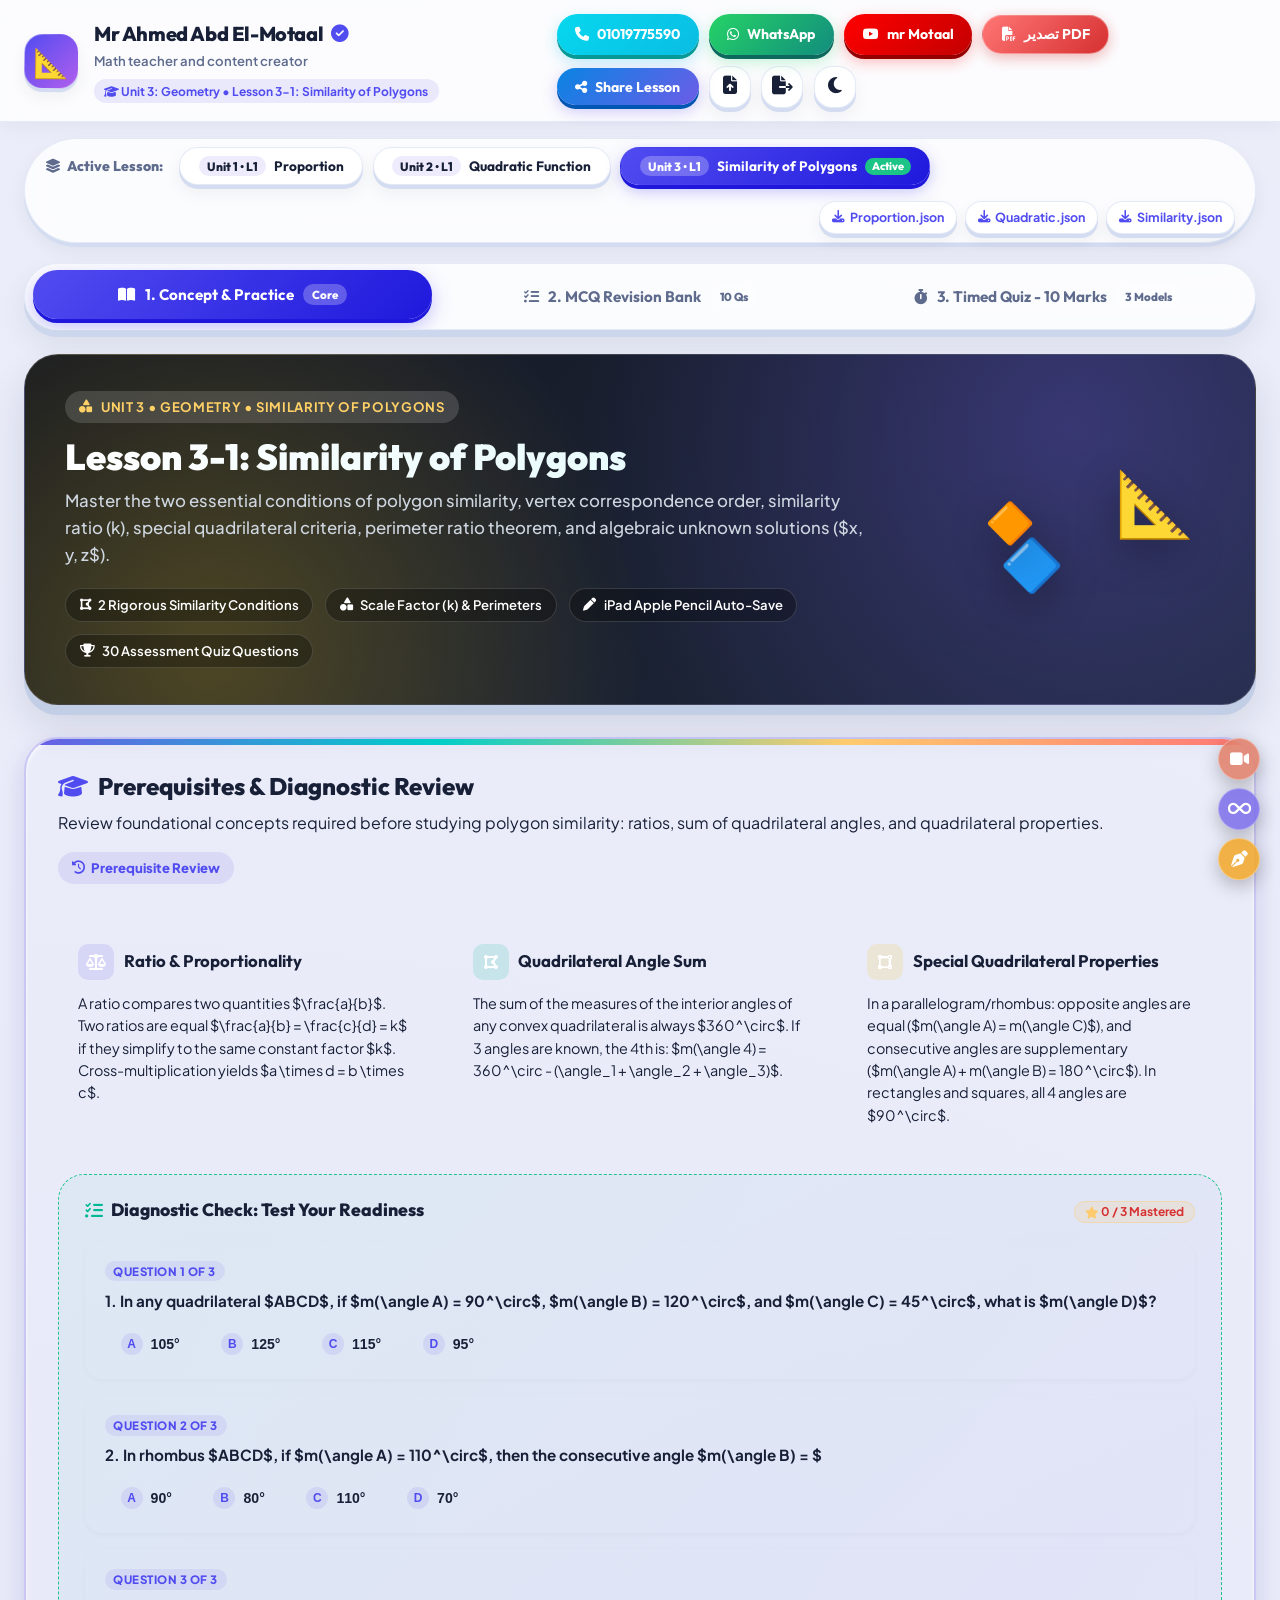
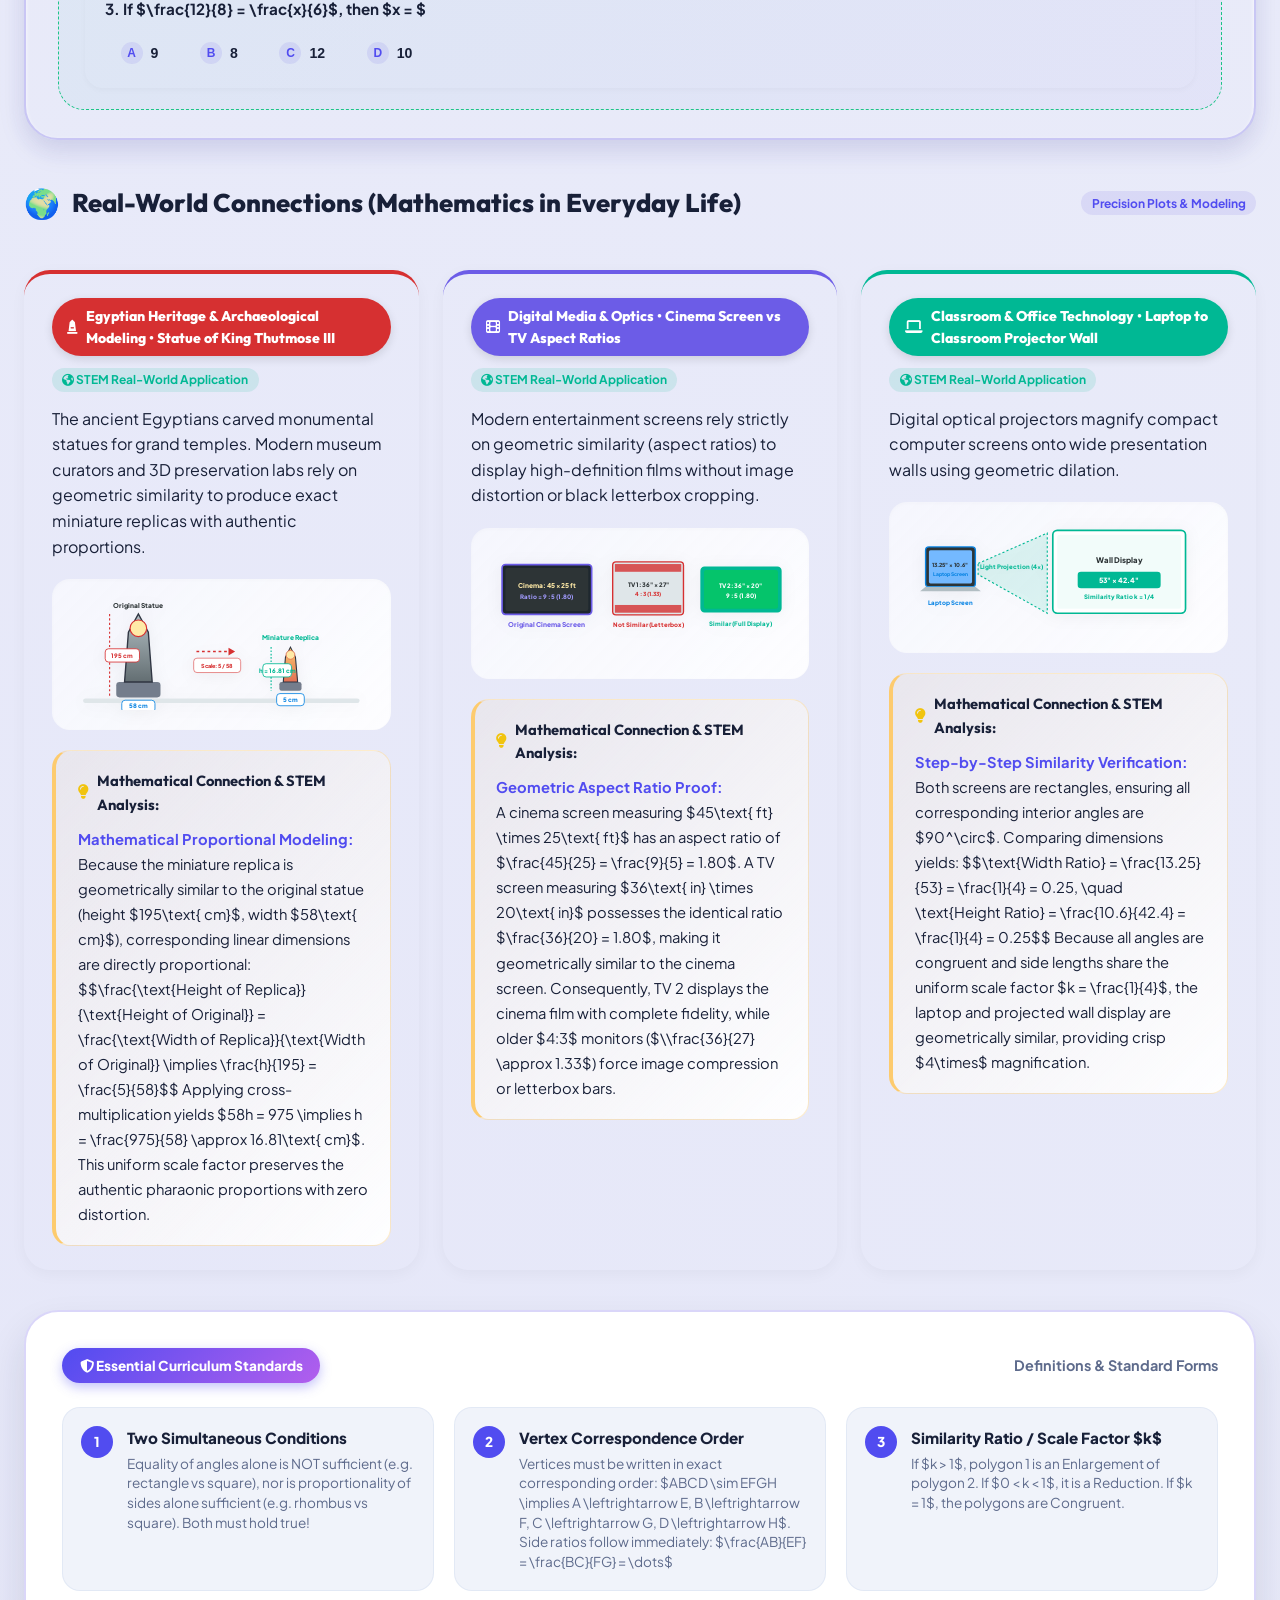
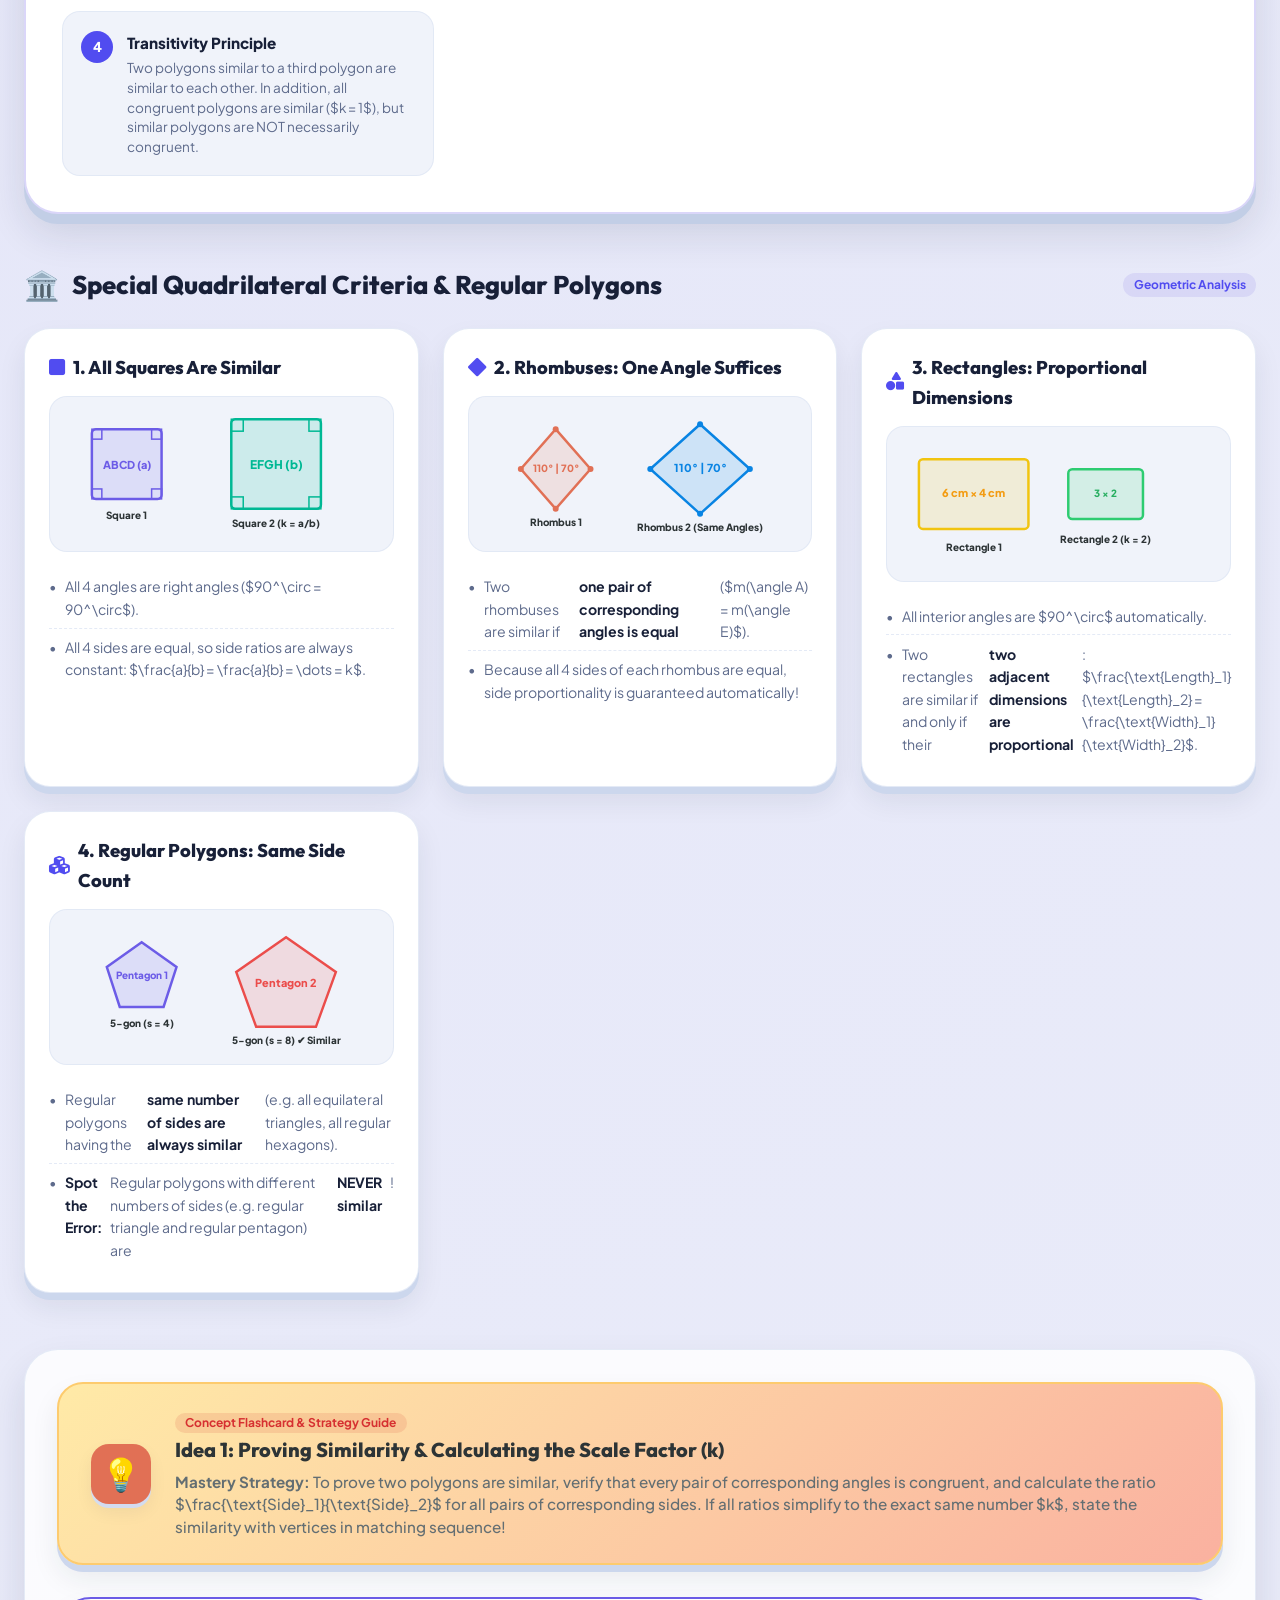
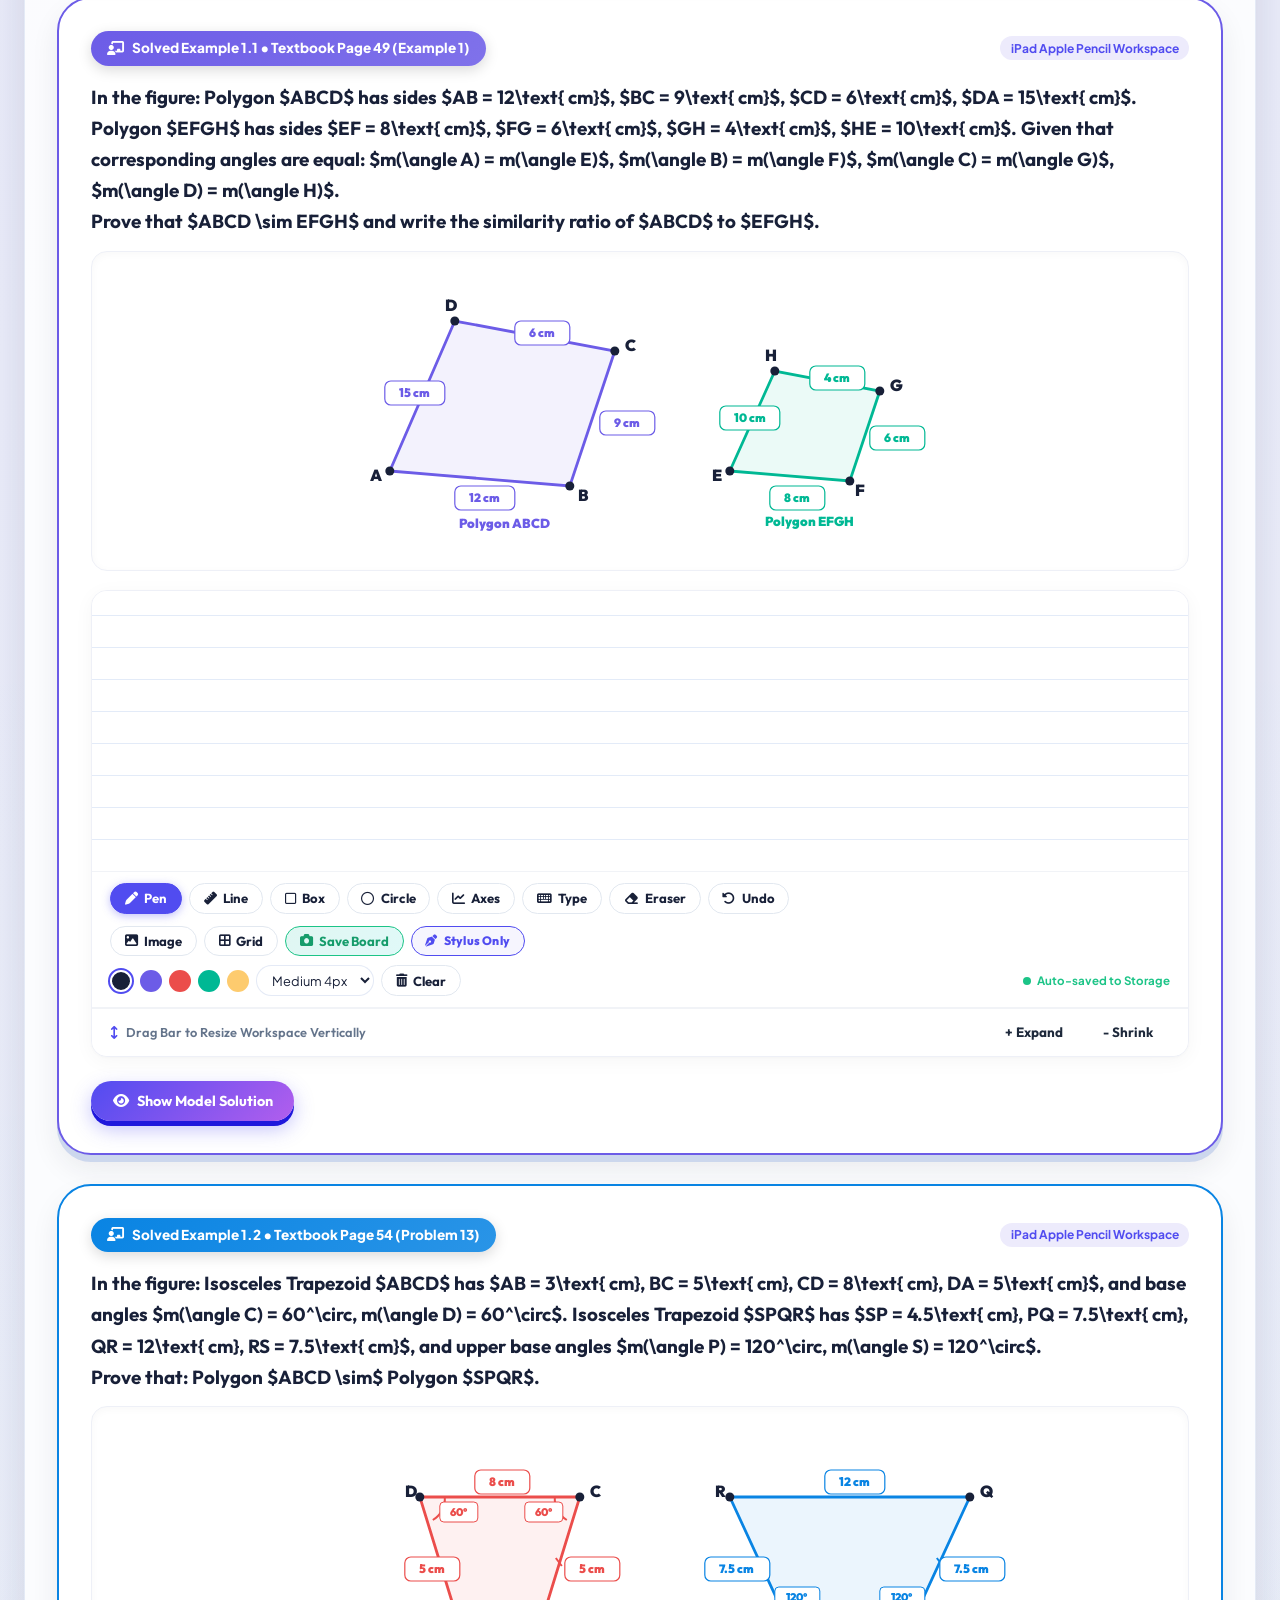
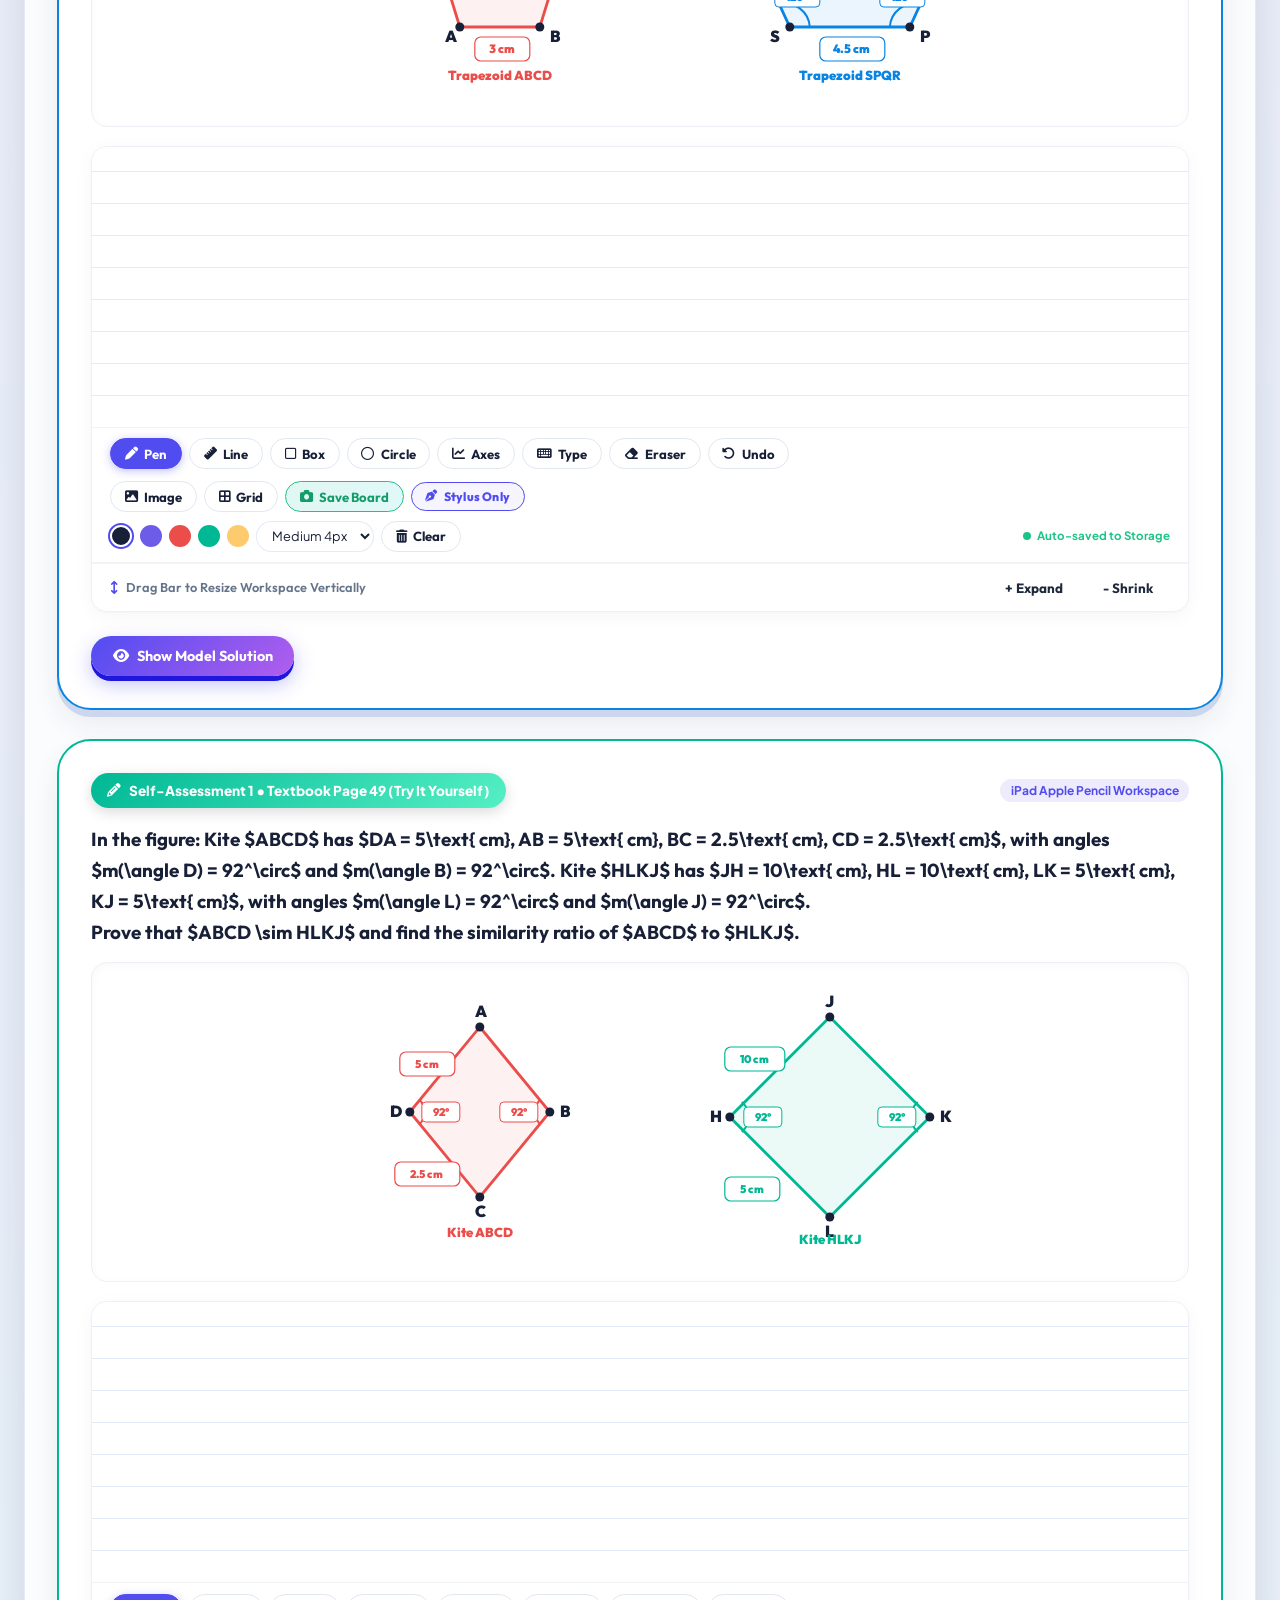
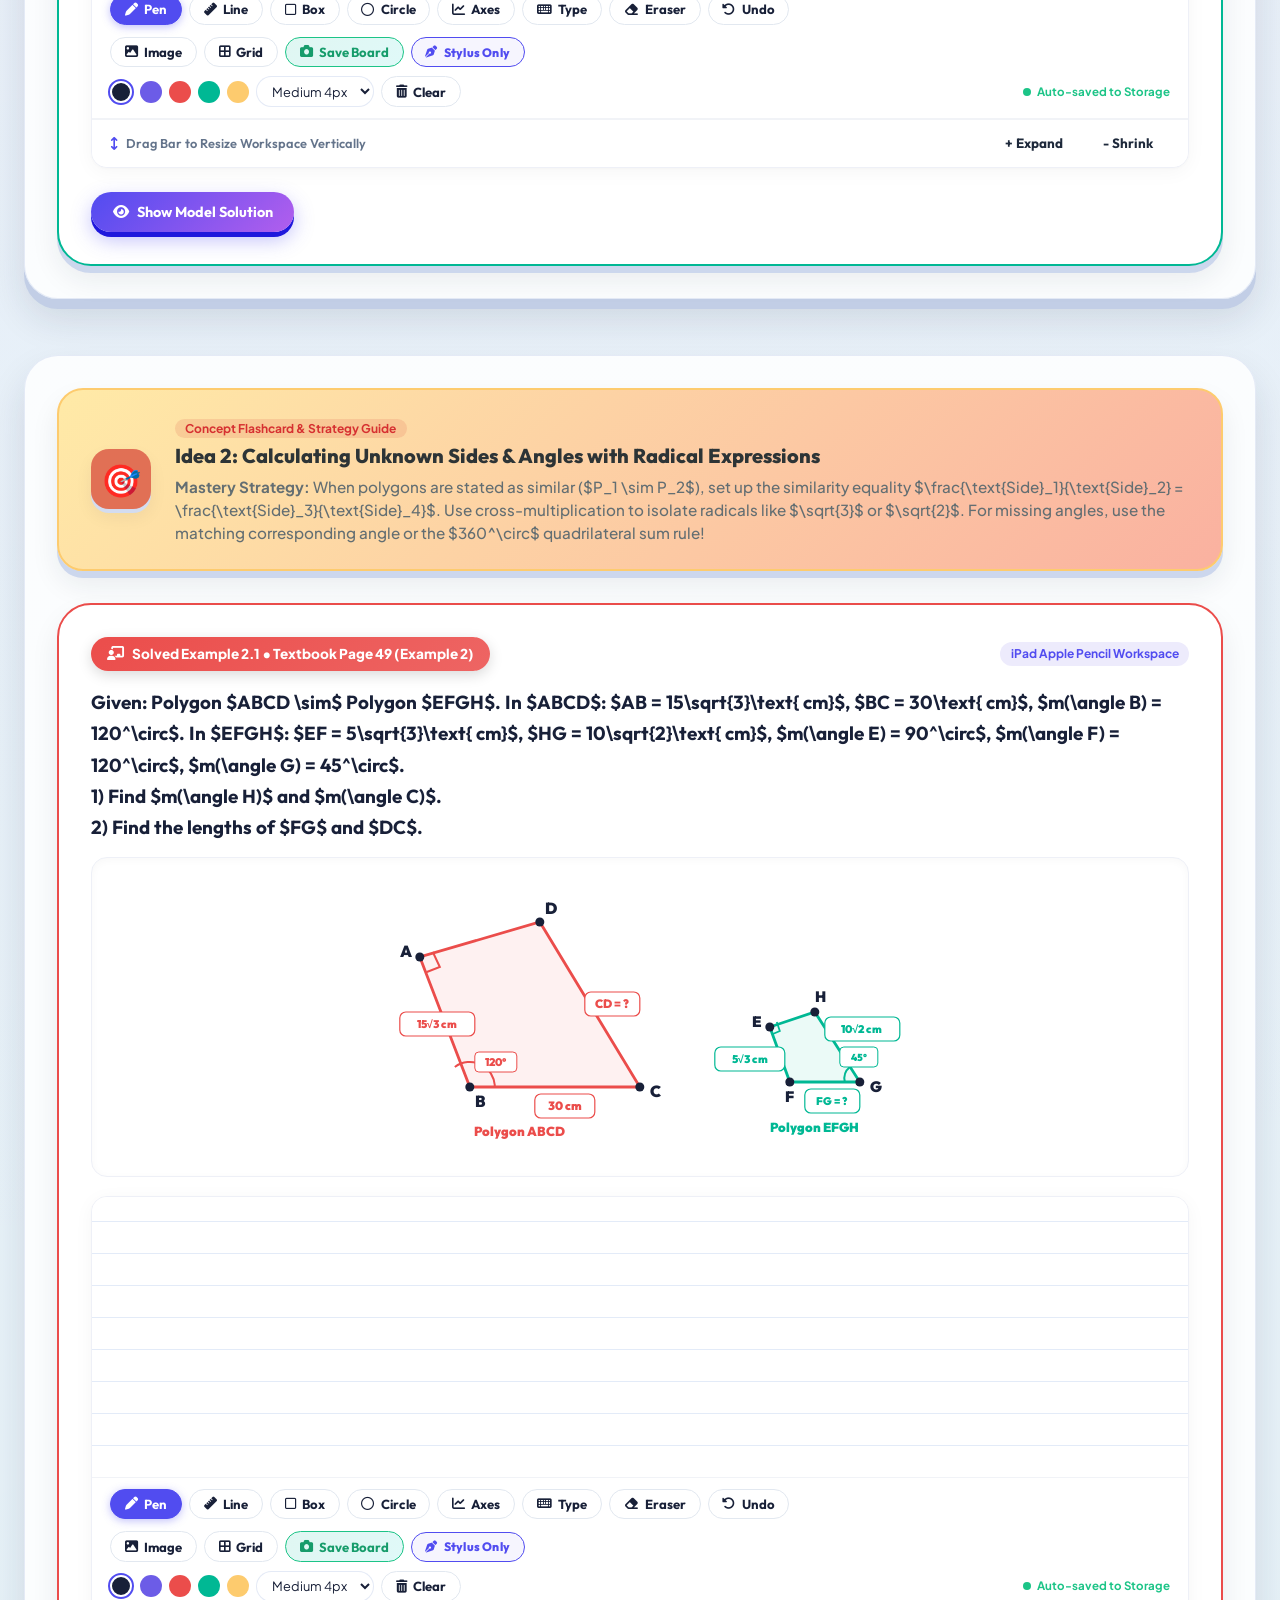
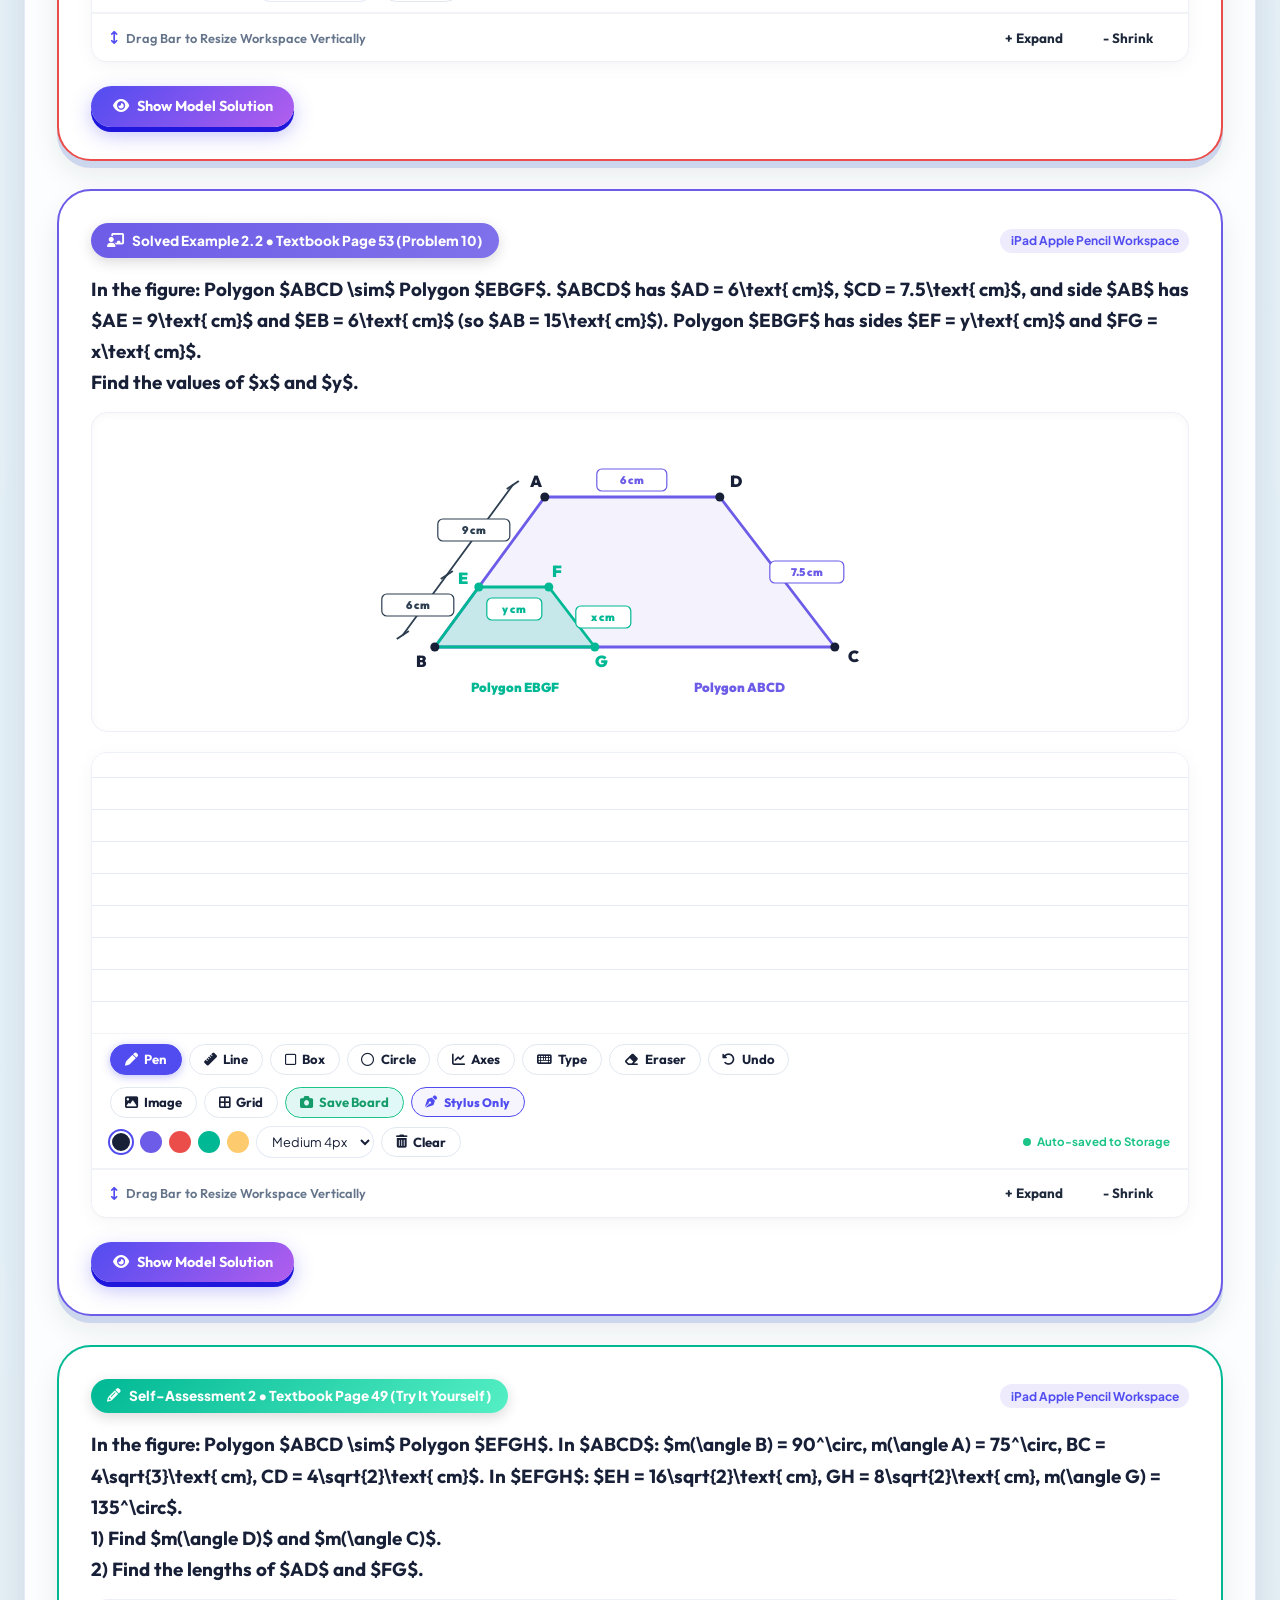
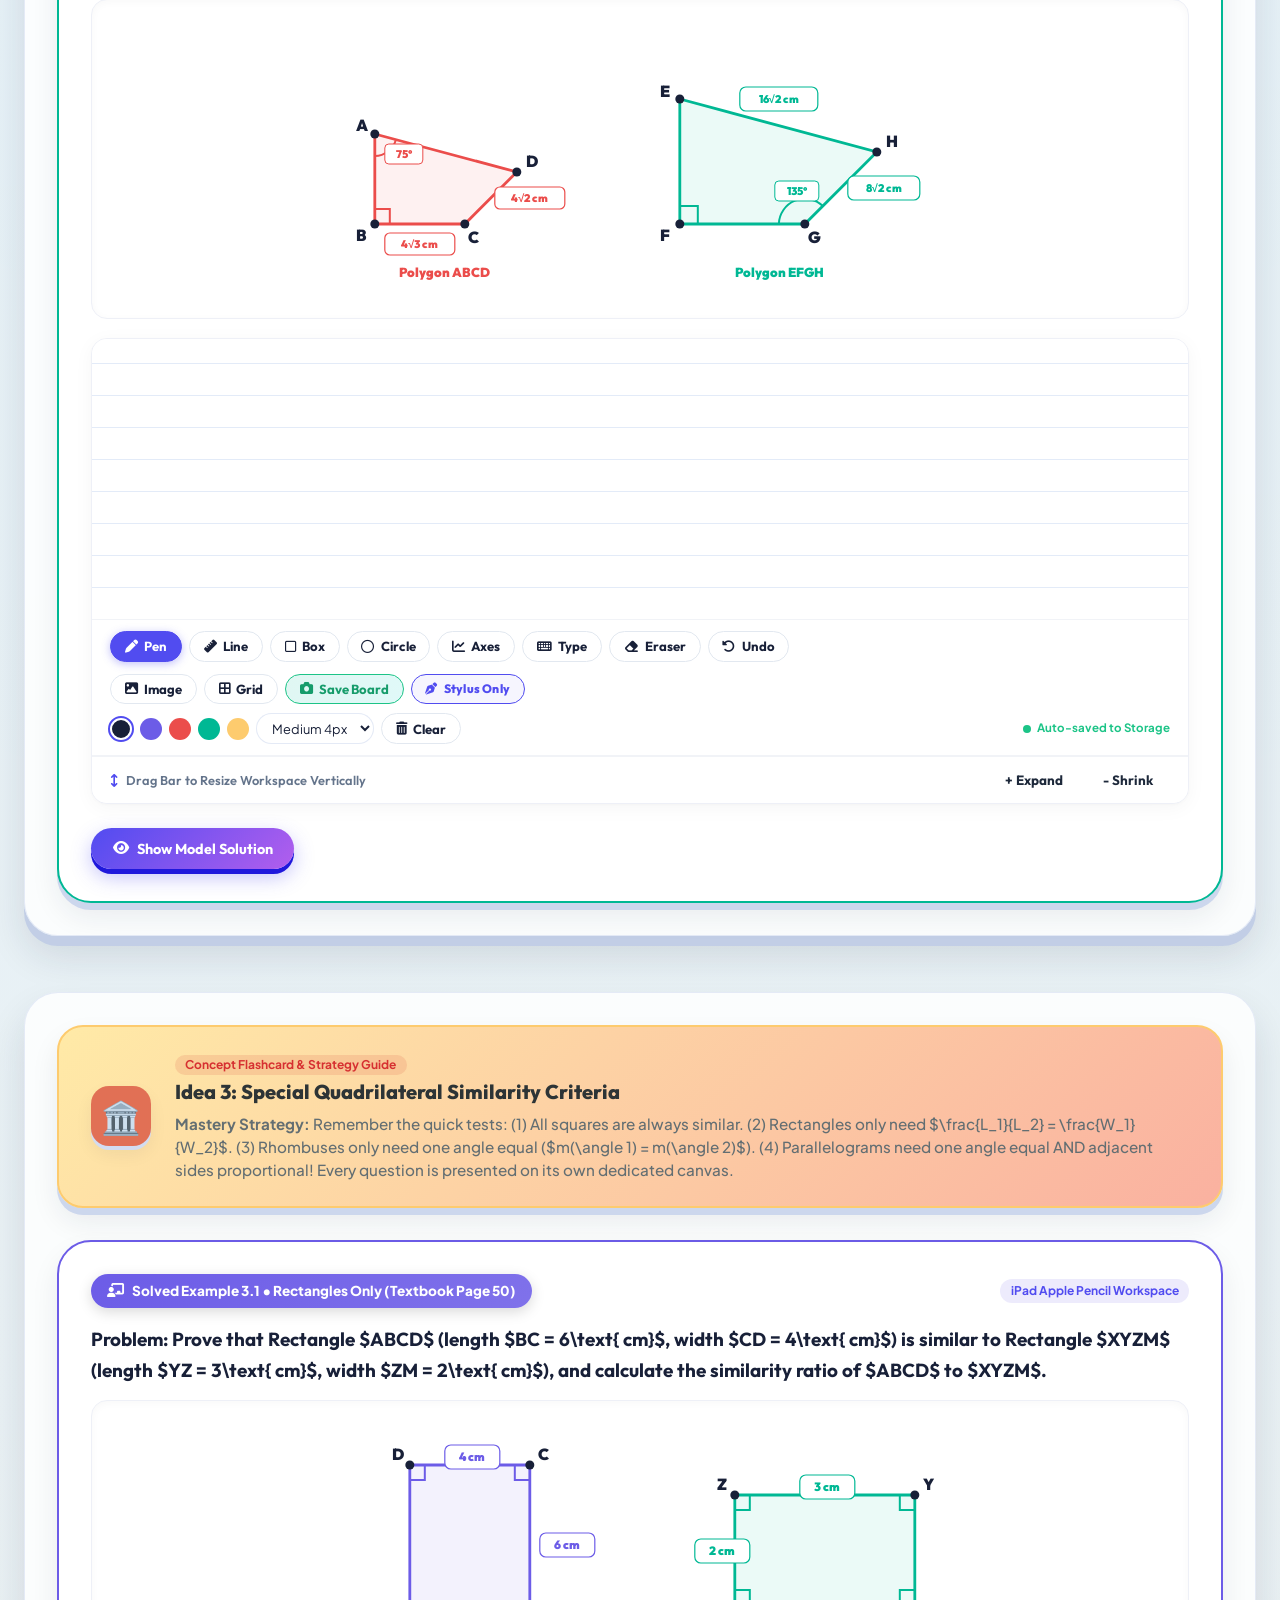
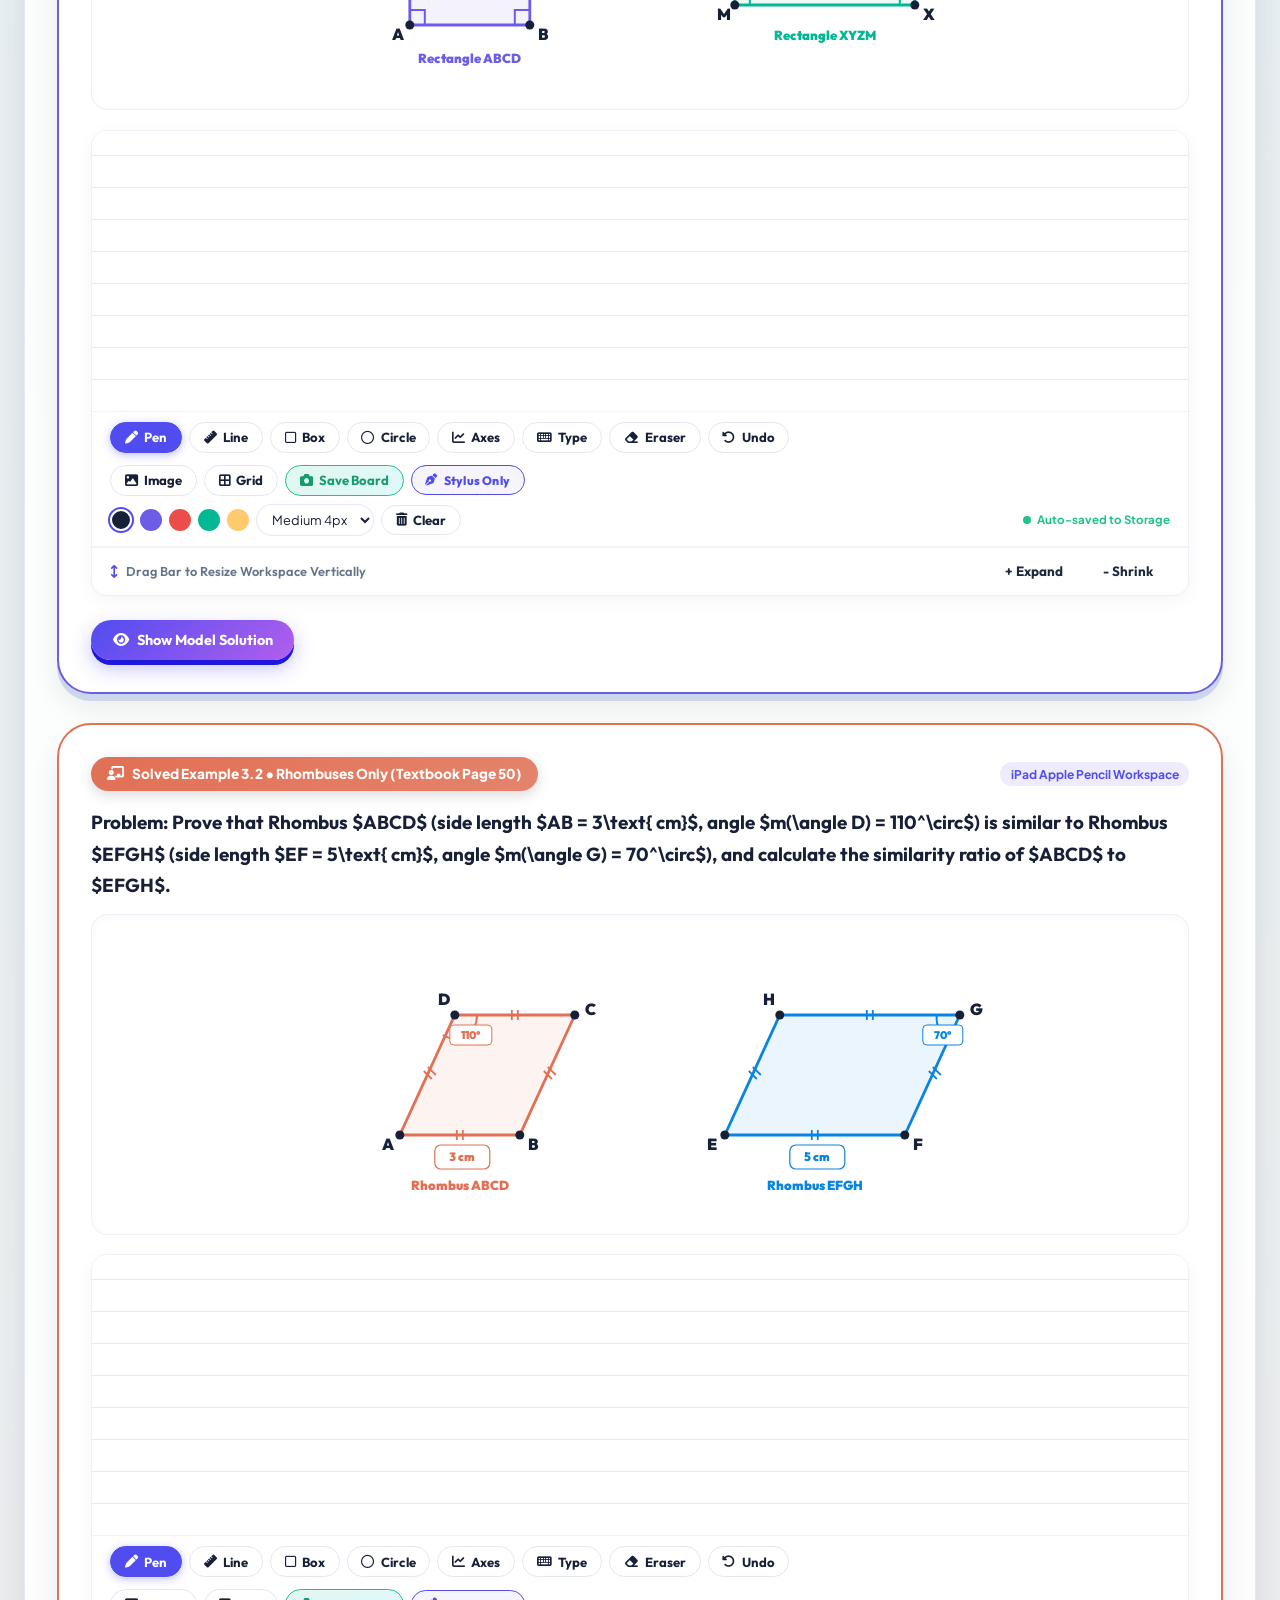
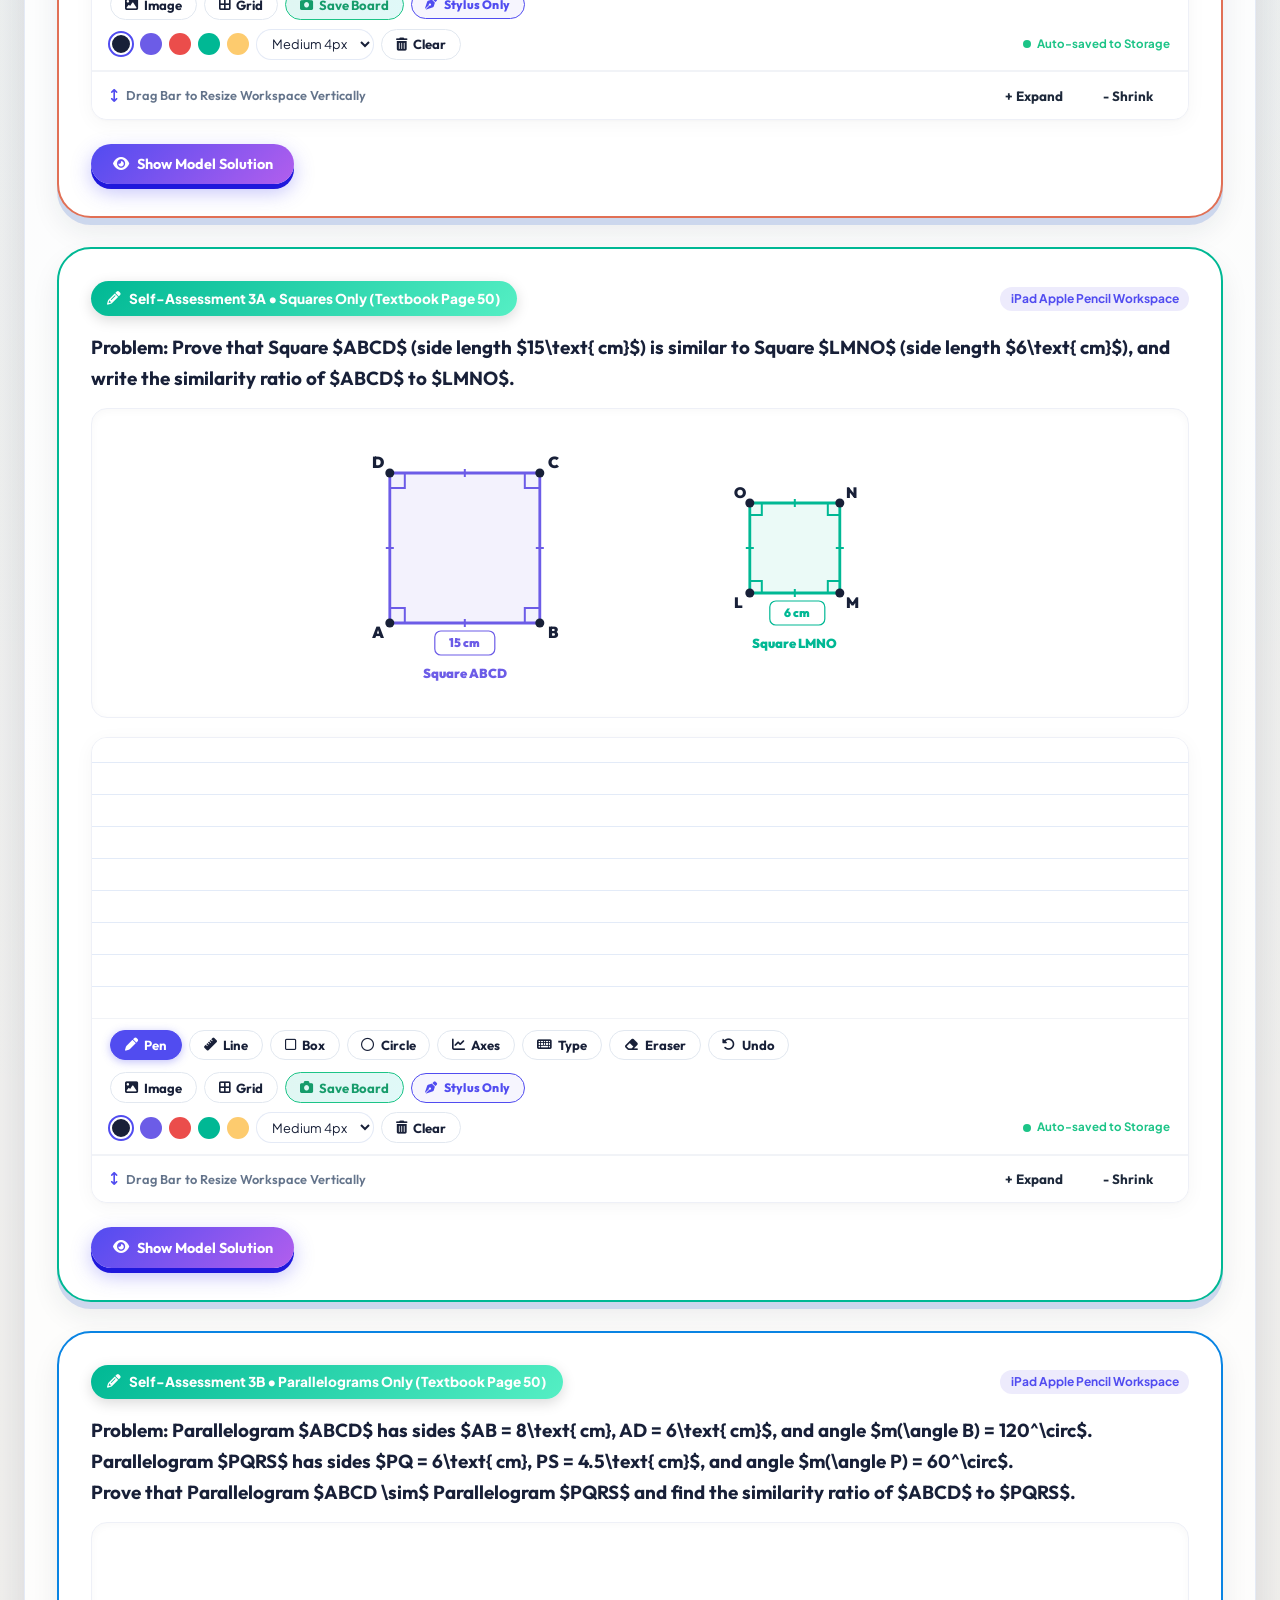
==== commit 8fa0e600: "Add files via upload" ====
--- a/index.html
+++ b/index.html
@@ -395,14 +395,6 @@
 
     <!-- Top Floating Status & Zoom Bar -->
     <div class="wb-top-bar">
-      <div class="wb-brand-badge">
-        <span class="wb-infinity-icon"><i class="fa-solid fa-infinity"></i></span>
-        <span class="wb-brand-title">Infinite Math Whiteboard</span>
-        <span class="wb-stylus-status-tag" id="wbStylusStatusTag" title="Palm rejection active">
-          <i class="fa-solid fa-pen-nib"></i> Stylus Only Active
-        </span>
-      </div>
-
       <!-- Zoom & Viewport Controls -->
       <div class="wb-nav-controls">
         <button class="wb-btn-sm" onclick="InfiniteWhiteboard.zoomOut()" title="Zoom Out (Ctrl -)">
@@ -451,67 +443,89 @@
       </button>
     </div>
 
-    <!-- Main Floating Bottom Control Dock -->
+    <!-- Main Floating Bottom Control Dock (Compact with Flyout Popovers) -->
     <div class="wb-floating-dock" id="wbFloatingDock">
-      <!-- 4 Primary Adaptive Colors (Dark/Light mode responsive) -->
-      <div class="wb-color-group" id="wbColorGroup">
-        <button class="wb-color-circle active" id="wbColor1" onclick="InfiniteWhiteboard.setColor(this.dataset.color, this)" title="Color 1"></button>
-        <button class="wb-color-circle" id="wbColor2" onclick="InfiniteWhiteboard.setColor(this.dataset.color, this)" title="Color 2"></button>
-        <button class="wb-color-circle" id="wbColor3" onclick="InfiniteWhiteboard.setColor(this.dataset.color, this)" title="Color 3"></button>
-        <button class="wb-color-circle" id="wbColor4" onclick="InfiniteWhiteboard.setColor(this.dataset.color, this)" title="Color 4"></button>
+      <!-- Drawing Tools: Pen & Eraser Direct -->
+      <button class="wb-dock-btn active" id="wbToolPen" onclick="InfiniteWhiteboard.setTool('pen', this)" title="Pen (P)">
+        <i class="fa-solid fa-pen"></i>
+      </button>
+      <button class="wb-dock-btn" id="wbToolEraser" onclick="InfiniteWhiteboard.setTool('eraser', this)" title="Eraser (E)">
+        <i class="fa-solid fa-eraser"></i>
+      </button>
+
+      <!-- Shapes & Geometry Dropdown Flyout -->
+      <div class="wb-dropdown-wrap">
+        <button class="wb-dock-btn wb-dropdown-trigger" id="wbShapesTrigger" onclick="InfiniteWhiteboard.toggleShapesPopover(event)" title="Geometric Tools & Shapes">
+          <i class="fa-solid fa-shapes" id="wbActiveShapeIcon"></i>
+          <i class="fa-solid fa-caret-up wb-dropdown-caret"></i>
+        </button>
+        <div class="wb-popover-menu wb-shapes-popover" id="wbShapesPopover">
+          <button class="wb-popover-btn" id="wbToolLine" onclick="InfiniteWhiteboard.setTool('line', this)" title="Straight Ruler Line (L)">
+            <i class="fa-solid fa-ruler"></i>
+          </button>
+          <button class="wb-popover-btn" id="wbToolRect" onclick="InfiniteWhiteboard.setTool('rect', this)" title="Rectangle / Box (R)">
+            <i class="fa-regular fa-square"></i>
+          </button>
+          <button class="wb-popover-btn" id="wbToolCircle" onclick="InfiniteWhiteboard.setTool('circle', this)" title="Circle / Ellipse (C)">
+            <i class="fa-regular fa-circle"></i>
+          </button>
+          <button class="wb-popover-btn" id="wbToolAxis" onclick="InfiniteWhiteboard.setTool('axis', this)" title="Coordinate Axes (A)">
+            <i class="fa-solid fa-chart-line"></i>
+          </button>
+          <button class="wb-popover-btn" id="wbToolSelect" onclick="InfiniteWhiteboard.setTool('select', this)" title="Select / Move Image (V)">
+            <i class="fa-solid fa-arrow-pointer"></i>
+          </button>
+        </div>
       </div>
 
       <div class="wb-dock-divider"></div>
 
-      <!-- Stroke Thicknesses (Pen Size Control) -->
-      <div class="wb-stroke-group">
-        <button class="wb-stroke-btn" onclick="InfiniteWhiteboard.stepWidth(-2)" title="Decrease Pen Size (-)">
-          <i class="fa-solid fa-minus" style="font-size:0.65rem;"></i>
-        </button>
-        <button class="wb-stroke-btn" data-width="3" onclick="InfiniteWhiteboard.setWidth(3, this)" title="Fine 3px">
-          <span style="width:4px; height:4px; border-radius:50%; background:currentColor; display:inline-block;"></span>
-        </button>
-        <button class="wb-stroke-btn active" data-width="6" onclick="InfiniteWhiteboard.setWidth(6, this)" title="Medium 6px">
-          <span style="width:7px; height:7px; border-radius:50%; background:currentColor; display:inline-block;"></span>
-        </button>
-        <button class="wb-stroke-btn" data-width="12" onclick="InfiniteWhiteboard.setWidth(12, this)" title="Bold 12px">
-          <span style="width:11px; height:11px; border-radius:50%; background:currentColor; display:inline-block;"></span>
-        </button>
-        <button class="wb-stroke-btn" onclick="InfiniteWhiteboard.stepWidth(2)" title="Increase Pen Size (+)">
-          <i class="fa-solid fa-plus" style="font-size:0.65rem;"></i>
-        </button>
+      <!-- Colors Dropdown Flyout -->
+      <div class="wb-dropdown-wrap">
+        <button class="wb-dock-btn wb-dropdown-trigger" id="wbColorTrigger" onclick="InfiniteWhiteboard.toggleColorPopover(event)" title="Pen Color Palette">
+          <span class="wb-active-color-dot" id="wbActiveColorIndicator"></span>
+          <i class="fa-solid fa-caret-up wb-dropdown-caret"></i>
+        </button>
+        <div class="wb-popover-menu wb-color-popover" id="wbColorPopover">
+          <div class="wb-color-group" id="wbColorGroup">
+            <button class="wb-color-circle active" id="wbColor1" onclick="InfiniteWhiteboard.setColor(this.dataset.color, this)" title="Color 1"></button>
+            <button class="wb-color-circle" id="wbColor2" onclick="InfiniteWhiteboard.setColor(this.dataset.color, this)" title="Color 2"></button>
+            <button class="wb-color-circle" id="wbColor3" onclick="InfiniteWhiteboard.setColor(this.dataset.color, this)" title="Color 3"></button>
+            <button class="wb-color-circle" id="wbColor4" onclick="InfiniteWhiteboard.setColor(this.dataset.color, this)" title="Color 4"></button>
+          </div>
+        </div>
+      </div>
+
+      <!-- Stroke / Size Dropdown Flyout -->
+      <div class="wb-dropdown-wrap">
+        <button class="wb-dock-btn wb-dropdown-trigger" id="wbStrokeTrigger" onclick="InfiniteWhiteboard.toggleStrokePopover(event)" title="Pen Size / Stroke Width">
+          <span class="wb-active-stroke-dot" id="wbActiveStrokeIndicator"></span>
+          <i class="fa-solid fa-caret-up wb-dropdown-caret"></i>
+        </button>
+        <div class="wb-popover-menu wb-stroke-popover" id="wbStrokePopover">
+          <div class="wb-stroke-group">
+            <button class="wb-stroke-btn" onclick="InfiniteWhiteboard.stepWidth(-2)" title="Decrease Pen Size (-)">
+              <i class="fa-solid fa-minus" style="font-size:0.65rem;"></i>
+            </button>
+            <button class="wb-stroke-btn" data-width="3" onclick="InfiniteWhiteboard.setWidth(3, this)" title="Fine 3px">
+              <span style="width:4px; height:4px; border-radius:50%; background:currentColor; display:inline-block;"></span>
+            </button>
+            <button class="wb-stroke-btn active" data-width="6" onclick="InfiniteWhiteboard.setWidth(6, this)" title="Medium 6px">
+              <span style="width:7px; height:7px; border-radius:50%; background:currentColor; display:inline-block;"></span>
+            </button>
+            <button class="wb-stroke-btn" data-width="12" onclick="InfiniteWhiteboard.setWidth(12, this)" title="Bold 12px">
+              <span style="width:11px; height:11px; border-radius:50%; background:currentColor; display:inline-block;"></span>
+            </button>
+            <button class="wb-stroke-btn" onclick="InfiniteWhiteboard.stepWidth(2)" title="Increase Pen Size (+)">
+              <i class="fa-solid fa-plus" style="font-size:0.65rem;"></i>
+            </button>
+          </div>
+        </div>
       </div>
 
       <div class="wb-dock-divider"></div>
 
-      <!-- Drawing & Geometric Tools -->
-      <div class="wb-tools-group">
-        <button class="wb-dock-btn active" id="wbToolPen" onclick="InfiniteWhiteboard.setTool('pen', this)" title="Pen">
-          <i class="fa-solid fa-pen"></i>
-        </button>
-        <button class="wb-dock-btn" id="wbToolLine" onclick="InfiniteWhiteboard.setTool('line', this)" title="Straight Ruler Line">
-          <i class="fa-solid fa-ruler"></i>
-        </button>
-        <button class="wb-dock-btn" id="wbToolRect" onclick="InfiniteWhiteboard.setTool('rect', this)" title="Rectangle / Box">
-          <i class="fa-regular fa-square"></i>
-        </button>
-        <button class="wb-dock-btn" id="wbToolCircle" onclick="InfiniteWhiteboard.setTool('circle', this)" title="Circle / Ellipse">
-          <i class="fa-regular fa-circle"></i>
-        </button>
-        <button class="wb-dock-btn" id="wbToolAxis" onclick="InfiniteWhiteboard.setTool('axis', this)" title="Coordinate Axes">
-          <i class="fa-solid fa-chart-line"></i>
-        </button>
-        <button class="wb-dock-btn" id="wbToolEraser" onclick="InfiniteWhiteboard.setTool('eraser', this)" title="Eraser">
-          <i class="fa-solid fa-eraser"></i>
-        </button>
-        <button class="wb-dock-btn" id="wbToolSelect" onclick="InfiniteWhiteboard.setTool('select', this)" title="Select / Move Image">
-          <i class="fa-solid fa-arrow-pointer"></i>
-        </button>
-      </div>
-
-      <div class="wb-dock-divider"></div>
-
-      <!-- Image Import & Control -->
+      <!-- Image Import -->
       <button class="wb-dock-btn" id="wbToolImageUpload" onclick="InfiniteWhiteboard.triggerImageUpload()" title="Insert Image / Diagram onto Whiteboard">
         <i class="fa-solid fa-image"></i>
       </button>
@@ -519,18 +533,16 @@
 
       <div class="wb-dock-divider"></div>
 
-      <!-- Actions Group -->
-      <div class="wb-actions-group">
-        <button class="wb-dock-btn" onclick="InfiniteWhiteboard.undo()" title="Undo">
-          <i class="fa-solid fa-rotate-left"></i>
-        </button>
-        <button class="wb-dock-btn" onclick="InfiniteWhiteboard.redo()" title="Redo">
-          <i class="fa-solid fa-rotate-right"></i>
-        </button>
-        <button class="wb-dock-btn wb-btn-danger" onclick="InfiniteWhiteboard.clear()" title="Clear Board (Manual only)">
-          <i class="fa-solid fa-trash-can"></i>
-        </button>
-      </div>
+      <!-- Undo / Redo / Clear Actions -->
+      <button class="wb-dock-btn" onclick="InfiniteWhiteboard.undo()" title="Undo (Ctrl+Z)">
+        <i class="fa-solid fa-rotate-left"></i>
+      </button>
+      <button class="wb-dock-btn" onclick="InfiniteWhiteboard.redo()" title="Redo (Ctrl+Y)">
+        <i class="fa-solid fa-rotate-right"></i>
+      </button>
+      <button class="wb-dock-btn wb-btn-danger" onclick="InfiniteWhiteboard.clear()" title="Clear Whiteboard (Manual only)">
+        <i class="fa-solid fa-trash-can"></i>
+      </button>
     </div>
   </div>
 
--- a/style.css
+++ b/style.css
@@ -2227,6 +2227,13 @@
 /* ==========================================================================
    INFINITE CANVAS WHITEBOARD (ADVANCED TOUCH / STYLUS ENGINE)
    ========================================================================== */
+body.whiteboard-active,
+body.whiteboard-active * {
+  -webkit-touch-callout: none !important;
+  -webkit-user-select: none !important;
+  user-select: none !important;
+}
+
 .infinite-whiteboard-overlay,
 .infinite-whiteboard-overlay *,
 .wb-floating-dock,
@@ -2241,6 +2248,7 @@
   -ms-user-select: none !important;
   user-select: none !important;
   -webkit-tap-highlight-color: transparent !important;
+  touch-action: none !important;
 }
 
 .infinite-whiteboard-overlay {
@@ -2256,7 +2264,7 @@
   user-select: none;
   -webkit-user-select: none;
   -webkit-touch-callout: none;
-  touch-action: none;
+  touch-action: none !important;
 }
 
 .infinite-whiteboard-overlay.active {
@@ -2269,10 +2277,12 @@
   left: 0;
   width: 100%;
   height: 100%;
-  touch-action: none;
+  touch-action: none !important;
   cursor: crosshair;
   background-color: transparent;
   -webkit-touch-callout: none !important;
+  -webkit-user-select: none !important;
+  user-select: none !important;
 }
 
 .infinite-whiteboard-canvas.cursor-hand {
@@ -2299,48 +2309,6 @@
 
 .wb-top-bar > * {
   pointer-events: auto;
-}
-
-.wb-brand-badge {
-  display: flex;
-  align-items: center;
-  gap: 0.65rem;
-  padding: 0.5rem 1rem;
-  border-radius: var(--radius-pill);
-  background: rgba(24, 32, 56, 0.85);
-  backdrop-filter: blur(16px);
-  -webkit-backdrop-filter: blur(16px);
-  border: 1px solid rgba(255, 255, 255, 0.12);
-  color: #ffffff;
-  font-family: var(--font-heading);
-  font-weight: 700;
-  font-size: 0.9rem;
-  box-shadow: 0 8px 24px rgba(0, 0, 0, 0.3);
-}
-
-.wb-infinity-icon {
-  color: var(--accent-cyan);
-  font-size: 1.1rem;
-}
-
-.wb-stylus-status-tag {
-  display: inline-flex;
-  align-items: center;
-  gap: 0.35rem;
-  padding: 0.2rem 0.65rem;
-  border-radius: var(--radius-pill);
-  background: rgba(46, 213, 115, 0.2);
-  color: #2ed573;
-  border: 1px solid rgba(46, 213, 115, 0.4);
-  font-size: 0.72rem;
-  font-weight: 700;
-  transition: var(--transition-smooth);
-}
-
-.wb-stylus-status-tag.disabled {
-  background: rgba(255, 71, 87, 0.2);
-  color: #ff6b6b;
-  border-color: rgba(255, 71, 87, 0.4);
 }
 
 /* Nav & Zoom Controls */
@@ -2405,7 +2373,7 @@
   text-decoration: underline;
 }
 
-/* Floating Bottom Control Dock */
+/* Floating Bottom Control Dock (Compact & Centered) */
 .wb-floating-dock {
   position: absolute;
   bottom: 18px;
@@ -2413,26 +2381,25 @@
   transform: translateX(-50%);
   display: flex;
   align-items: center;
-  gap: 0.45rem;
-  padding: 0.35rem 0.75rem;
-  border-radius: var(--radius-pill);
-  background: rgba(18, 24, 38, 0.85);
+  gap: 0.35rem;
+  padding: 0.35rem 0.65rem;
+  border-radius: var(--radius-pill);
+  background: rgba(18, 24, 38, 0.9);
   backdrop-filter: blur(20px);
   -webkit-backdrop-filter: blur(20px);
   border: 1px solid rgba(255, 255, 255, 0.18);
-  box-shadow: 0 12px 32px rgba(0, 0, 0, 0.45), inset 0 1px 0 rgba(255, 255, 255, 0.15);
+  box-shadow: 0 12px 32px rgba(0, 0, 0, 0.5), inset 0 1px 0 rgba(255, 255, 255, 0.15);
   z-index: 100010;
   pointer-events: auto;
   transition: transform 0.2s ease, opacity 0.2s ease;
-  max-width: 96vw;
-  overflow-x: auto;
 }
 
 .wb-dock-divider {
   width: 1px;
-  height: 22px;
+  height: 20px;
   background: rgba(255, 255, 255, 0.14);
   flex-shrink: 0;
+  margin: 0 2px;
 }
 
 /* Tool Buttons in Dock */
@@ -2450,6 +2417,7 @@
   font-size: 0.88rem;
   transition: all 0.18s ease;
   flex-shrink: 0;
+  position: relative;
 }
 
 .wb-dock-btn:hover {
@@ -2475,16 +2443,134 @@
   border-color: #ff4757 !important;
 }
 
+/* Dropdown Wrap & Popovers */
+.wb-dropdown-wrap {
+  position: relative;
+  display: inline-flex;
+  align-items: center;
+}
+
+.wb-dropdown-trigger {
+  width: auto !important;
+  min-width: 34px;
+  padding: 0 6px !important;
+  gap: 3px;
+}
+
+.wb-dropdown-caret {
+  font-size: 0.52rem;
+  opacity: 0.65;
+  transition: transform 0.2s ease;
+  pointer-events: none;
+}
+
+.wb-dropdown-wrap.open .wb-dropdown-caret {
+  transform: rotate(180deg);
+  opacity: 1;
+}
+
+/* Active Dots on Triggers */
+.wb-active-color-dot {
+  width: 15px;
+  height: 15px;
+  border-radius: 50%;
+  background-color: var(--active-wb-color, #ffffff);
+  border: 1.5px solid rgba(255, 255, 255, 0.5);
+  box-shadow: 0 1px 4px rgba(0, 0, 0, 0.35);
+  display: inline-block;
+  pointer-events: none;
+}
+
+.wb-active-stroke-dot {
+  width: 6px;
+  height: 6px;
+  border-radius: 50%;
+  background-color: #ffffff;
+  box-shadow: 0 1px 3px rgba(0, 0, 0, 0.4);
+  display: inline-block;
+  pointer-events: none;
+}
+
+/* Popover Panels */
+.wb-popover-menu {
+  position: absolute;
+  bottom: calc(100% + 10px);
+  left: 50%;
+  transform: translateX(-50%) translateY(6px) scale(0.95);
+  background: rgba(18, 24, 38, 0.95);
+  backdrop-filter: blur(20px);
+  -webkit-backdrop-filter: blur(20px);
+  border: 1px solid rgba(255, 255, 255, 0.2);
+  border-radius: 12px;
+  padding: 6px 8px;
+  box-shadow: 0 12px 30px rgba(0, 0, 0, 0.6), 0 0 12px rgba(108, 92, 231, 0.25);
+  display: none;
+  opacity: 0;
+  pointer-events: none;
+  z-index: 100030;
+  transition: opacity 0.18s ease, transform 0.18s ease;
+  white-space: nowrap;
+}
+
+.wb-popover-menu::after {
+  content: '';
+  position: absolute;
+  top: 100%;
+  left: 50%;
+  transform: translateX(-50%);
+  border-width: 6px;
+  border-style: solid;
+  border-color: rgba(18, 24, 38, 0.95) transparent transparent transparent;
+}
+
+.wb-popover-menu.open {
+  display: flex;
+  align-items: center;
+  gap: 6px;
+  opacity: 1;
+  pointer-events: auto;
+  transform: translateX(-50%) translateY(0) scale(1);
+}
+
+.wb-popover-btn {
+  background: rgba(255, 255, 255, 0.08);
+  color: #dcdde1;
+  border: 1px solid rgba(255, 255, 255, 0.12);
+  border-radius: 8px;
+  width: 32px;
+  height: 32px;
+  display: inline-flex;
+  align-items: center;
+  justify-content: center;
+  cursor: pointer;
+  font-size: 0.9rem;
+  transition: all 0.15s ease;
+  flex-shrink: 0;
+}
+
+.wb-popover-btn:hover {
+  background: rgba(255, 255, 255, 0.22);
+  color: #ffffff;
+  transform: translateY(-1px);
+}
+
+.wb-popover-btn.active {
+  background: #6c5ce7;
+  color: #ffffff;
+  border-color: #6c5ce7;
+  box-shadow: 0 2px 8px rgba(108, 92, 231, 0.4);
+}
+
 /* Color Circle Pickers */
 .wb-color-group {
   display: flex;
   align-items: center;
-  gap: 0.35rem;
+  gap: 0.45rem;
 }
 
 .wb-color-circle {
-  width: 20px;
-  height: 20px;
+  width: 22px;
+  height: 22px;
   border-radius: 50%;
   background-color: var(--c, #ffffff);
   border: 2px solid rgba(255, 255, 255, 0.25);
@@ -2508,7 +2594,7 @@
 .wb-stroke-group {
   display: flex;
   align-items: center;
-  gap: 0.25rem;
+  gap: 0.35rem;
 }
 
 .wb-stroke-btn {
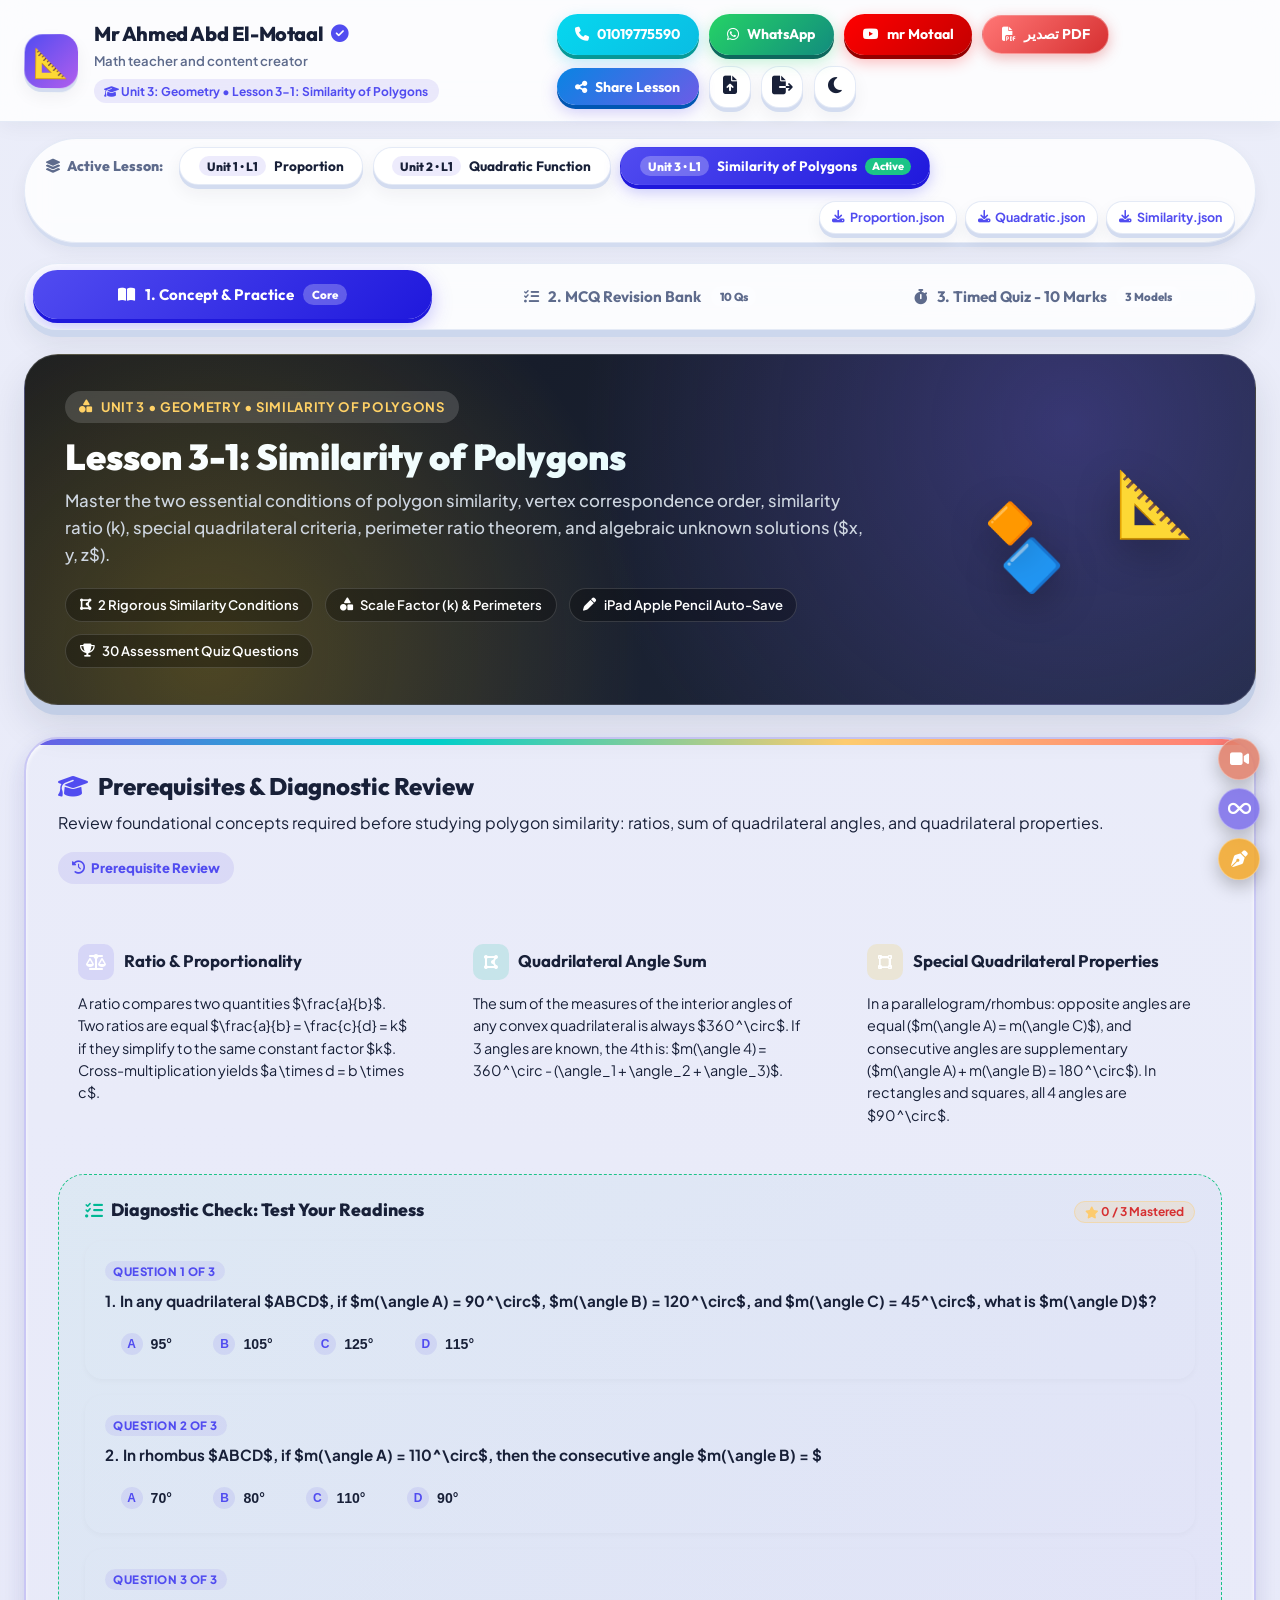
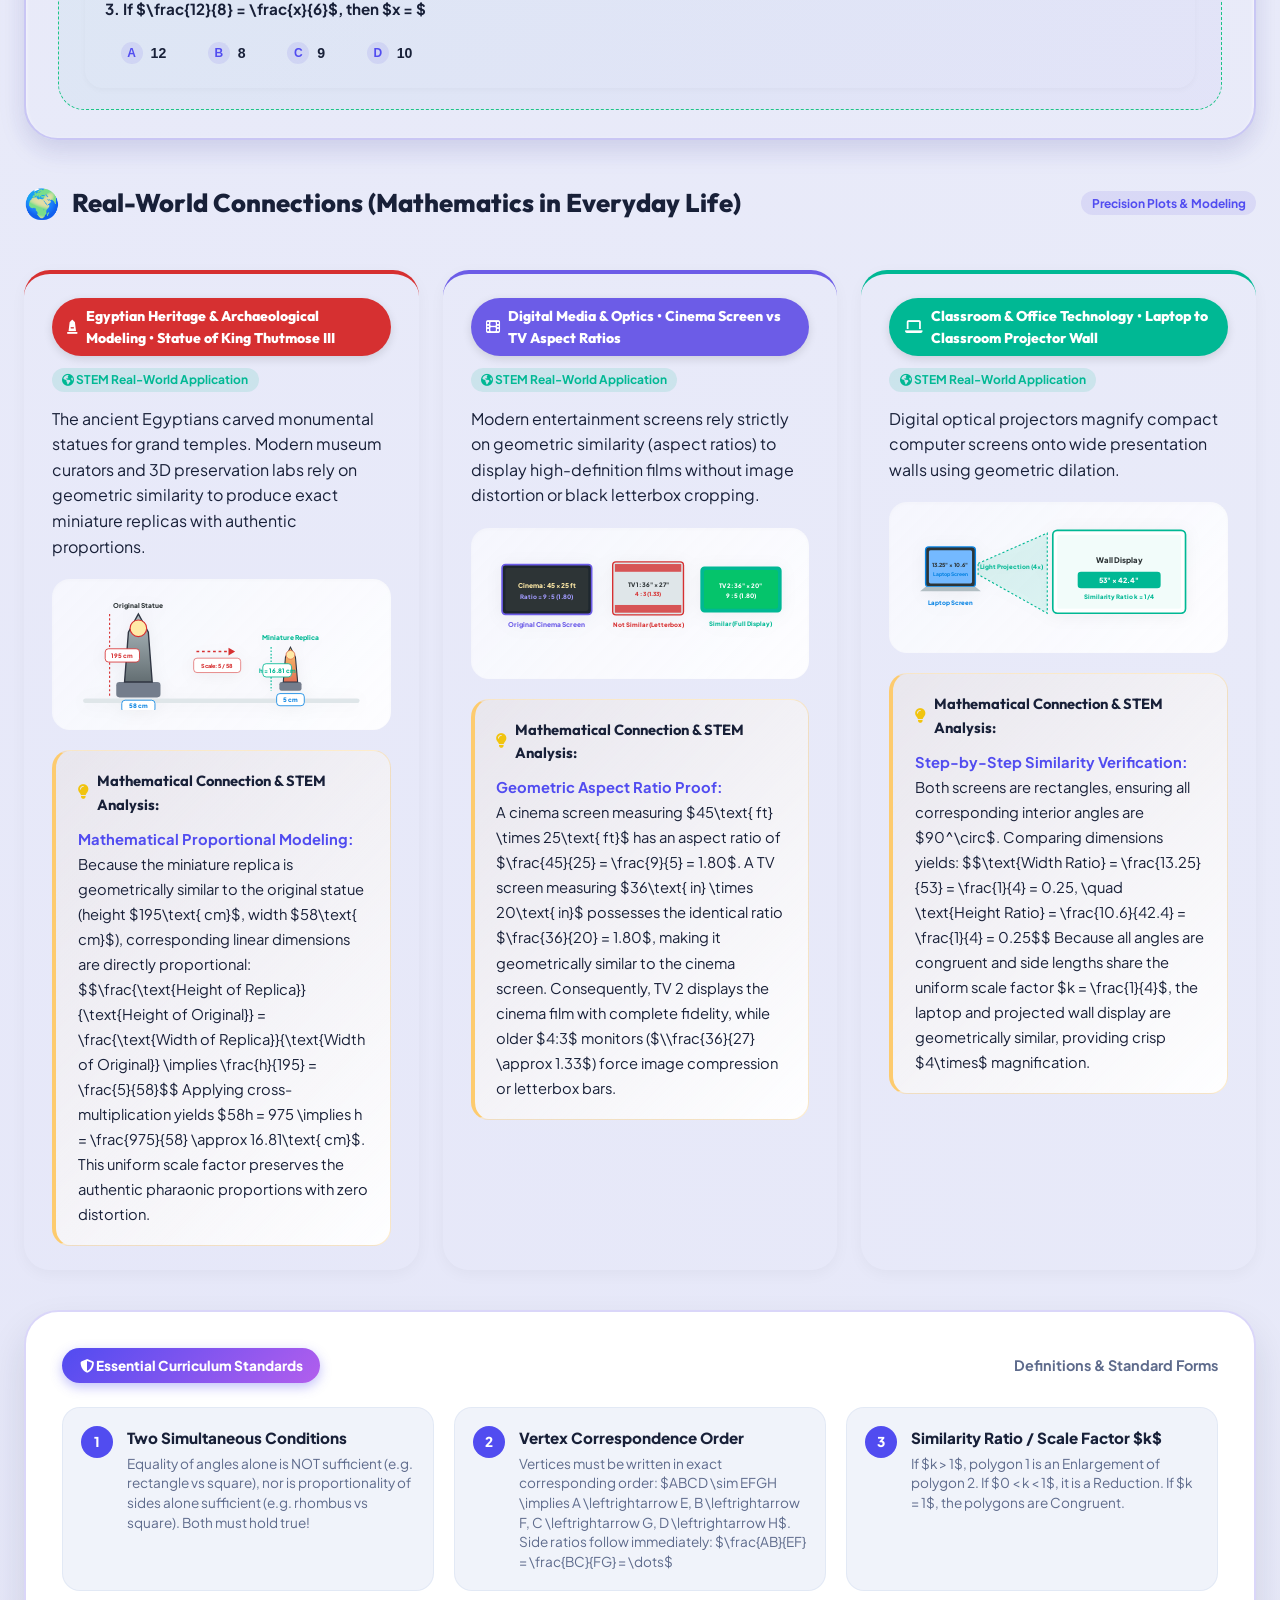
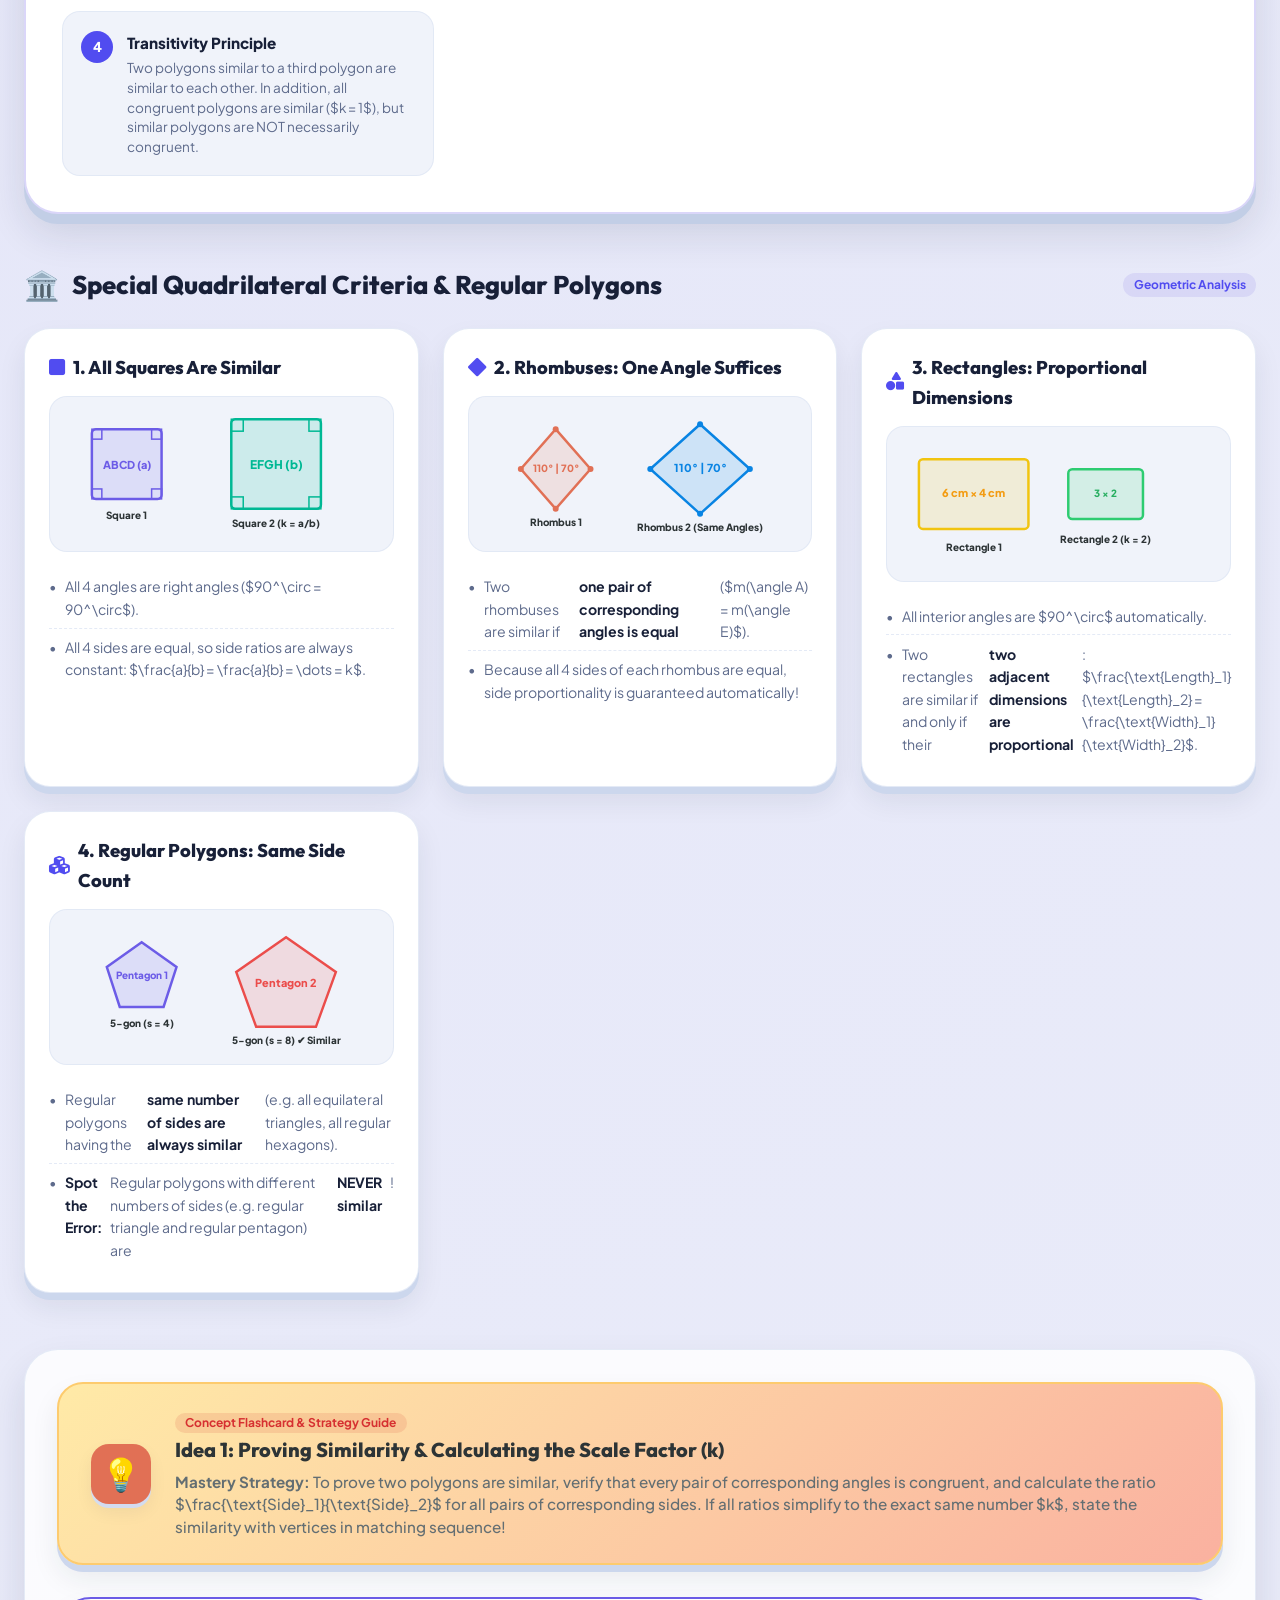
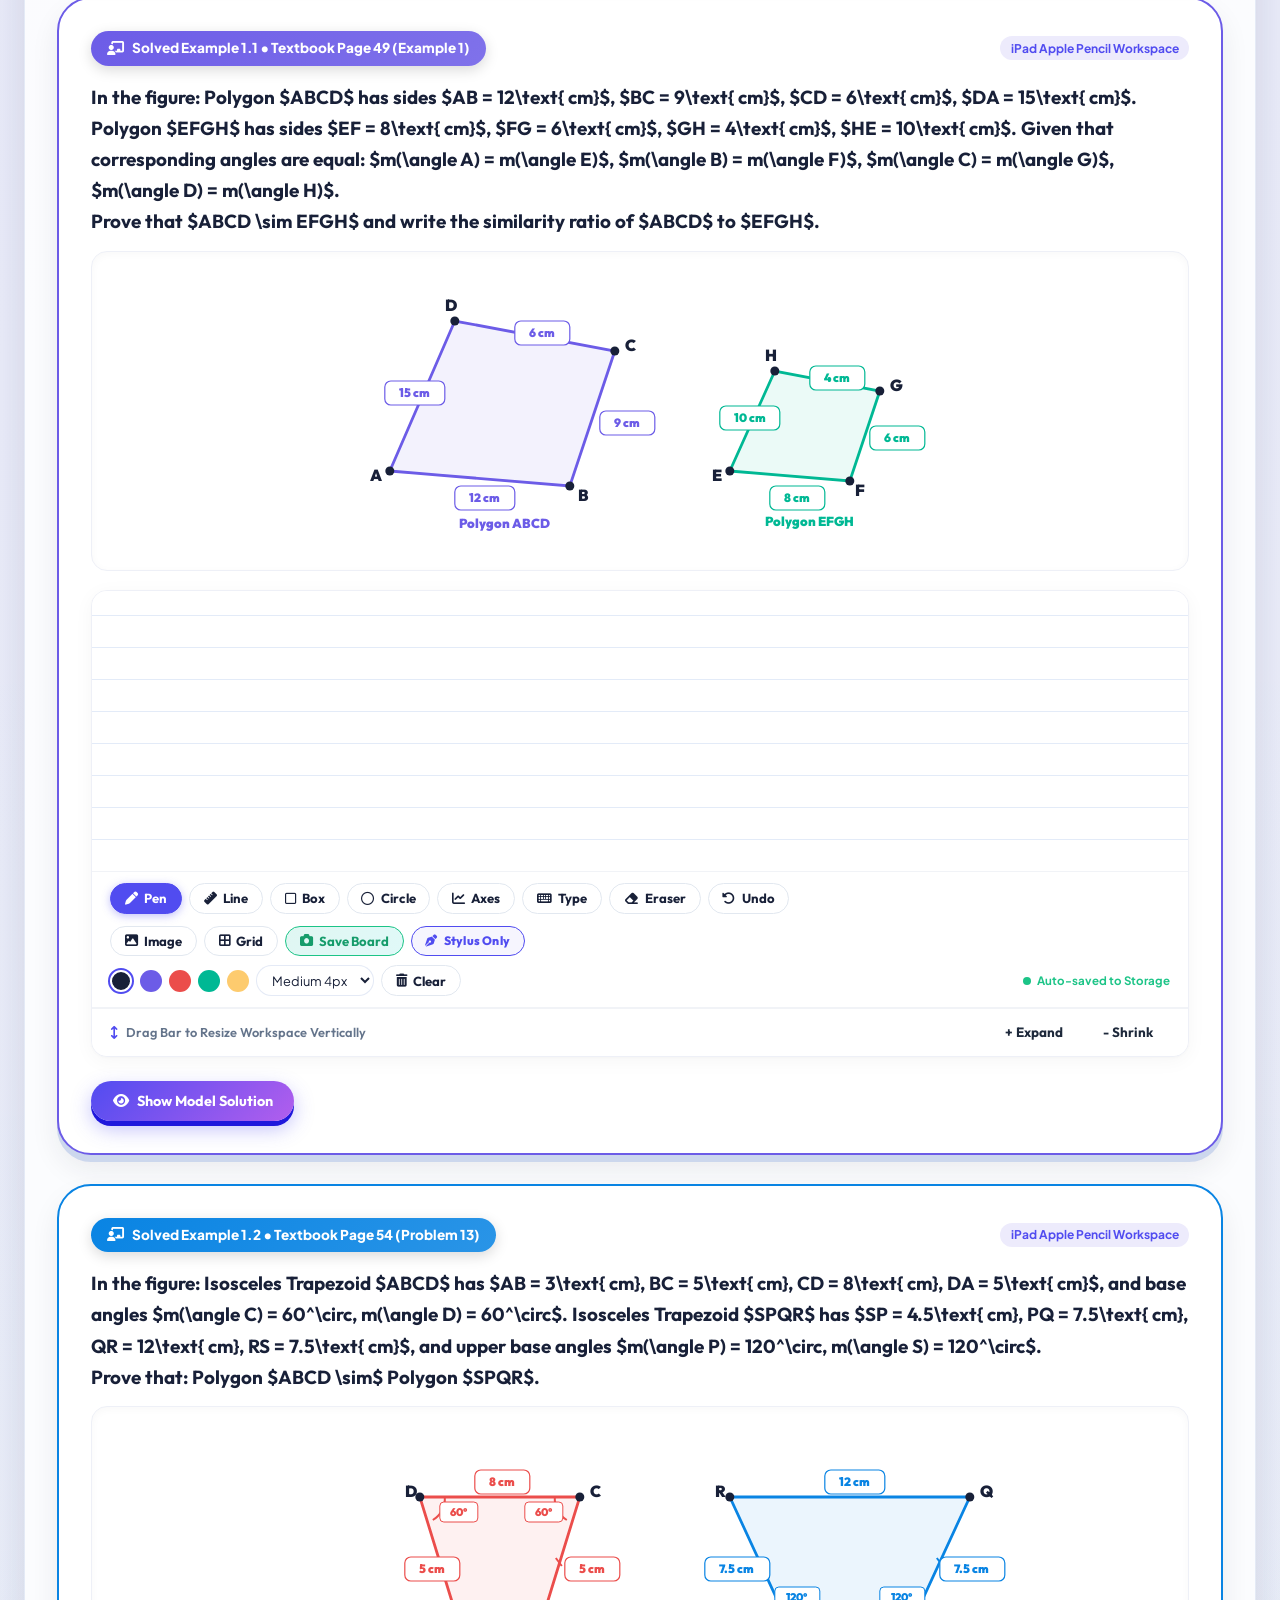
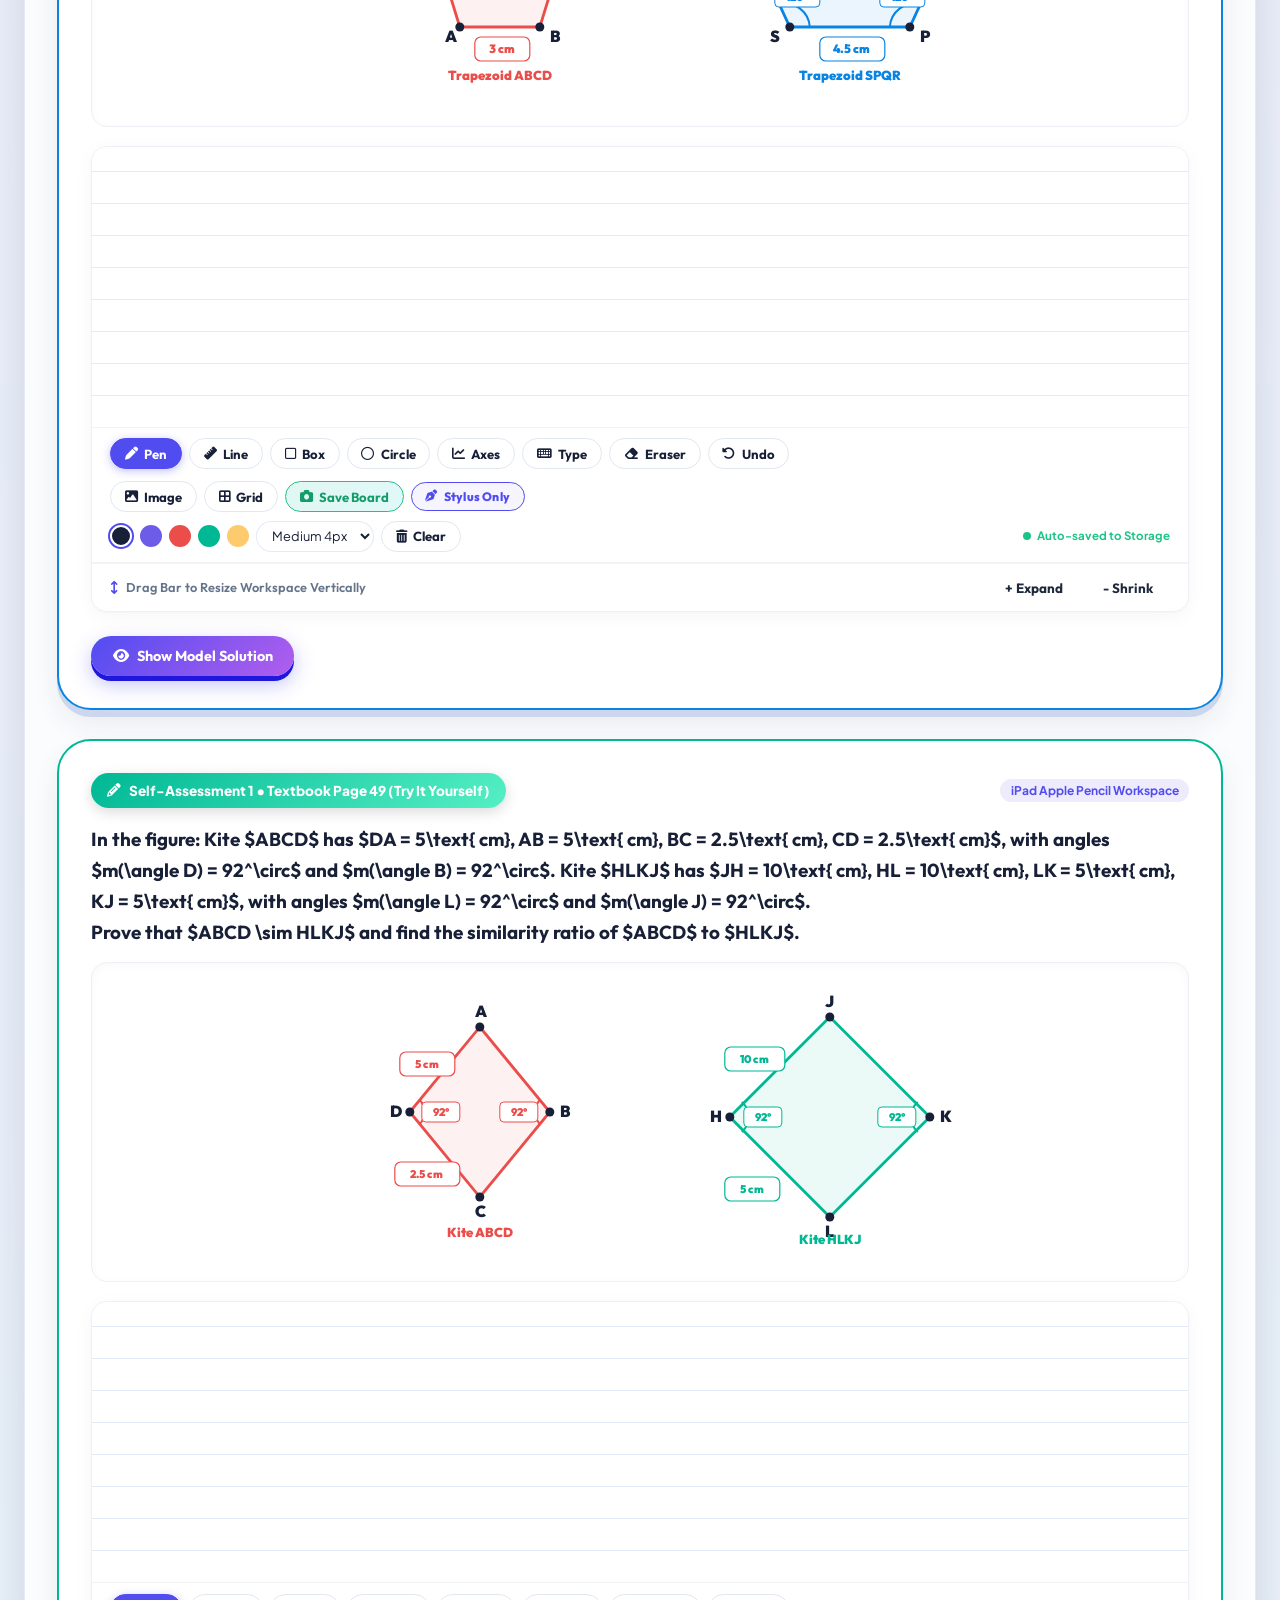
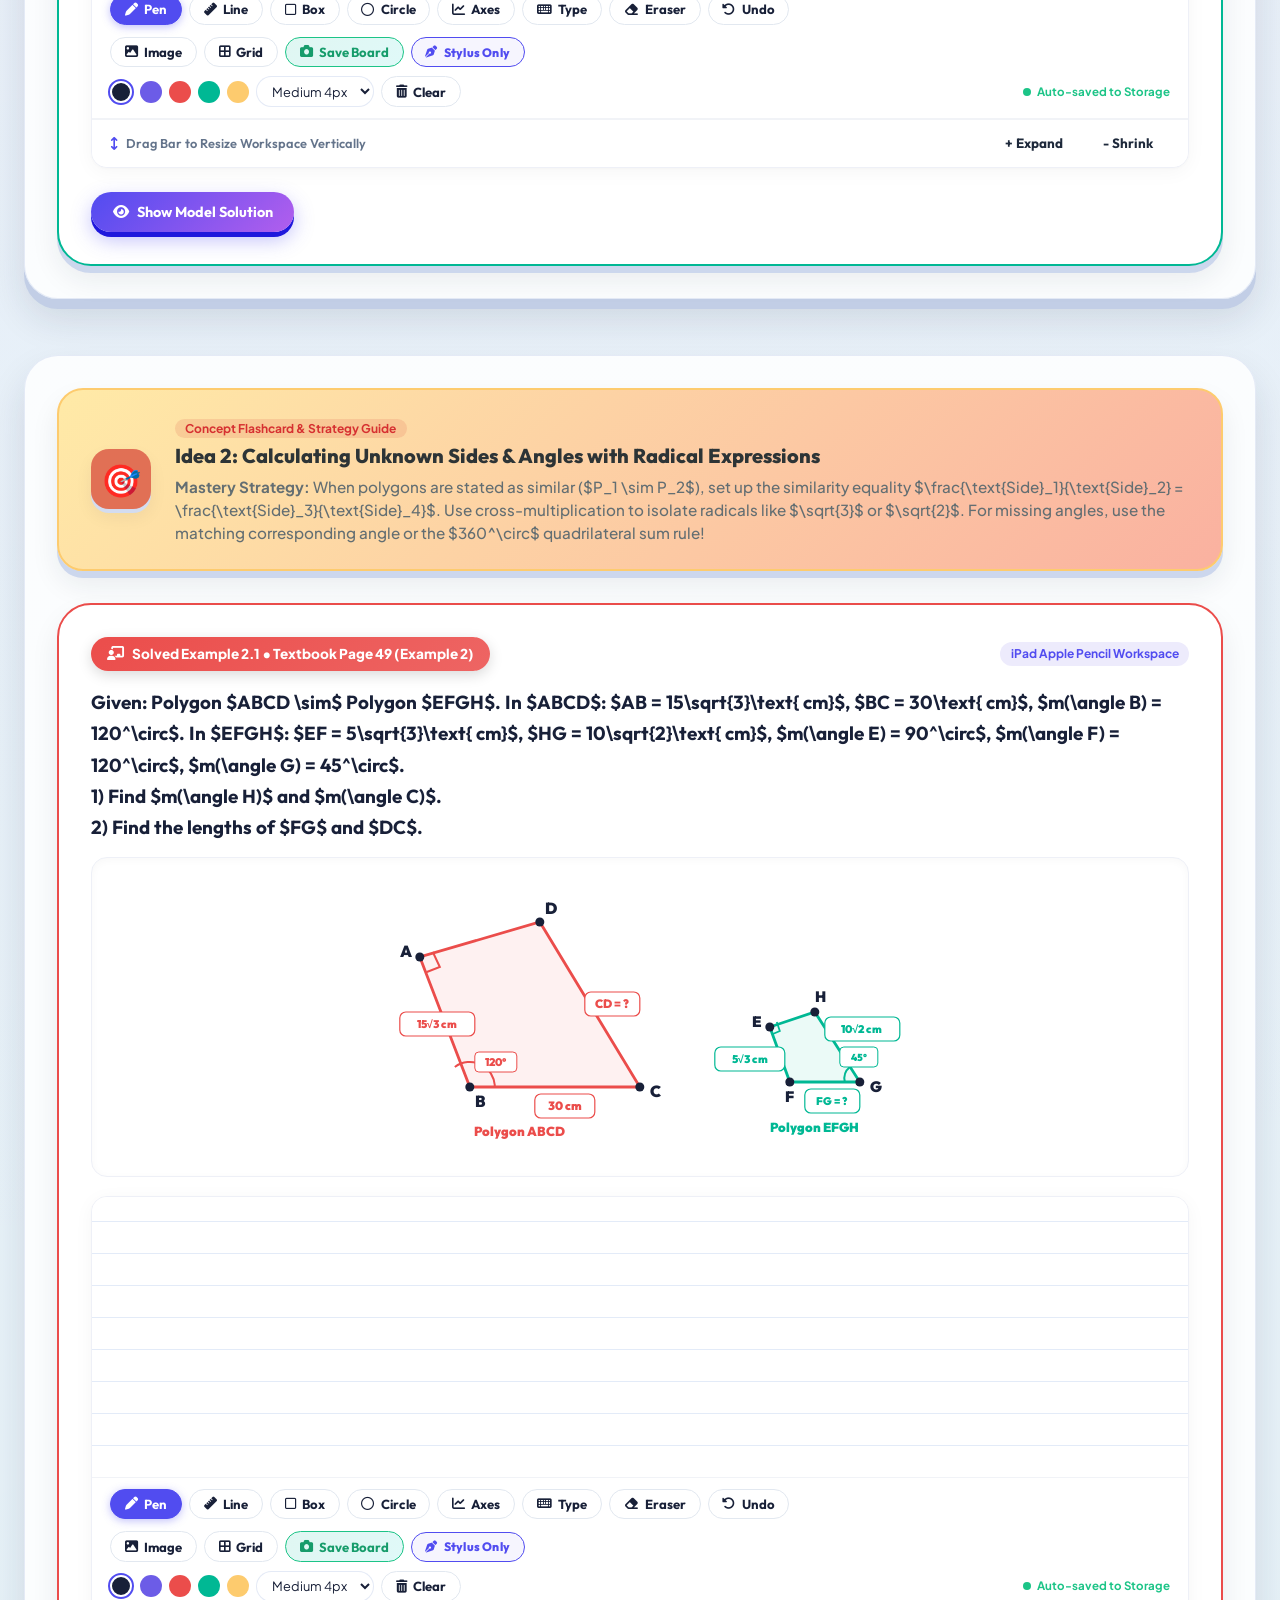
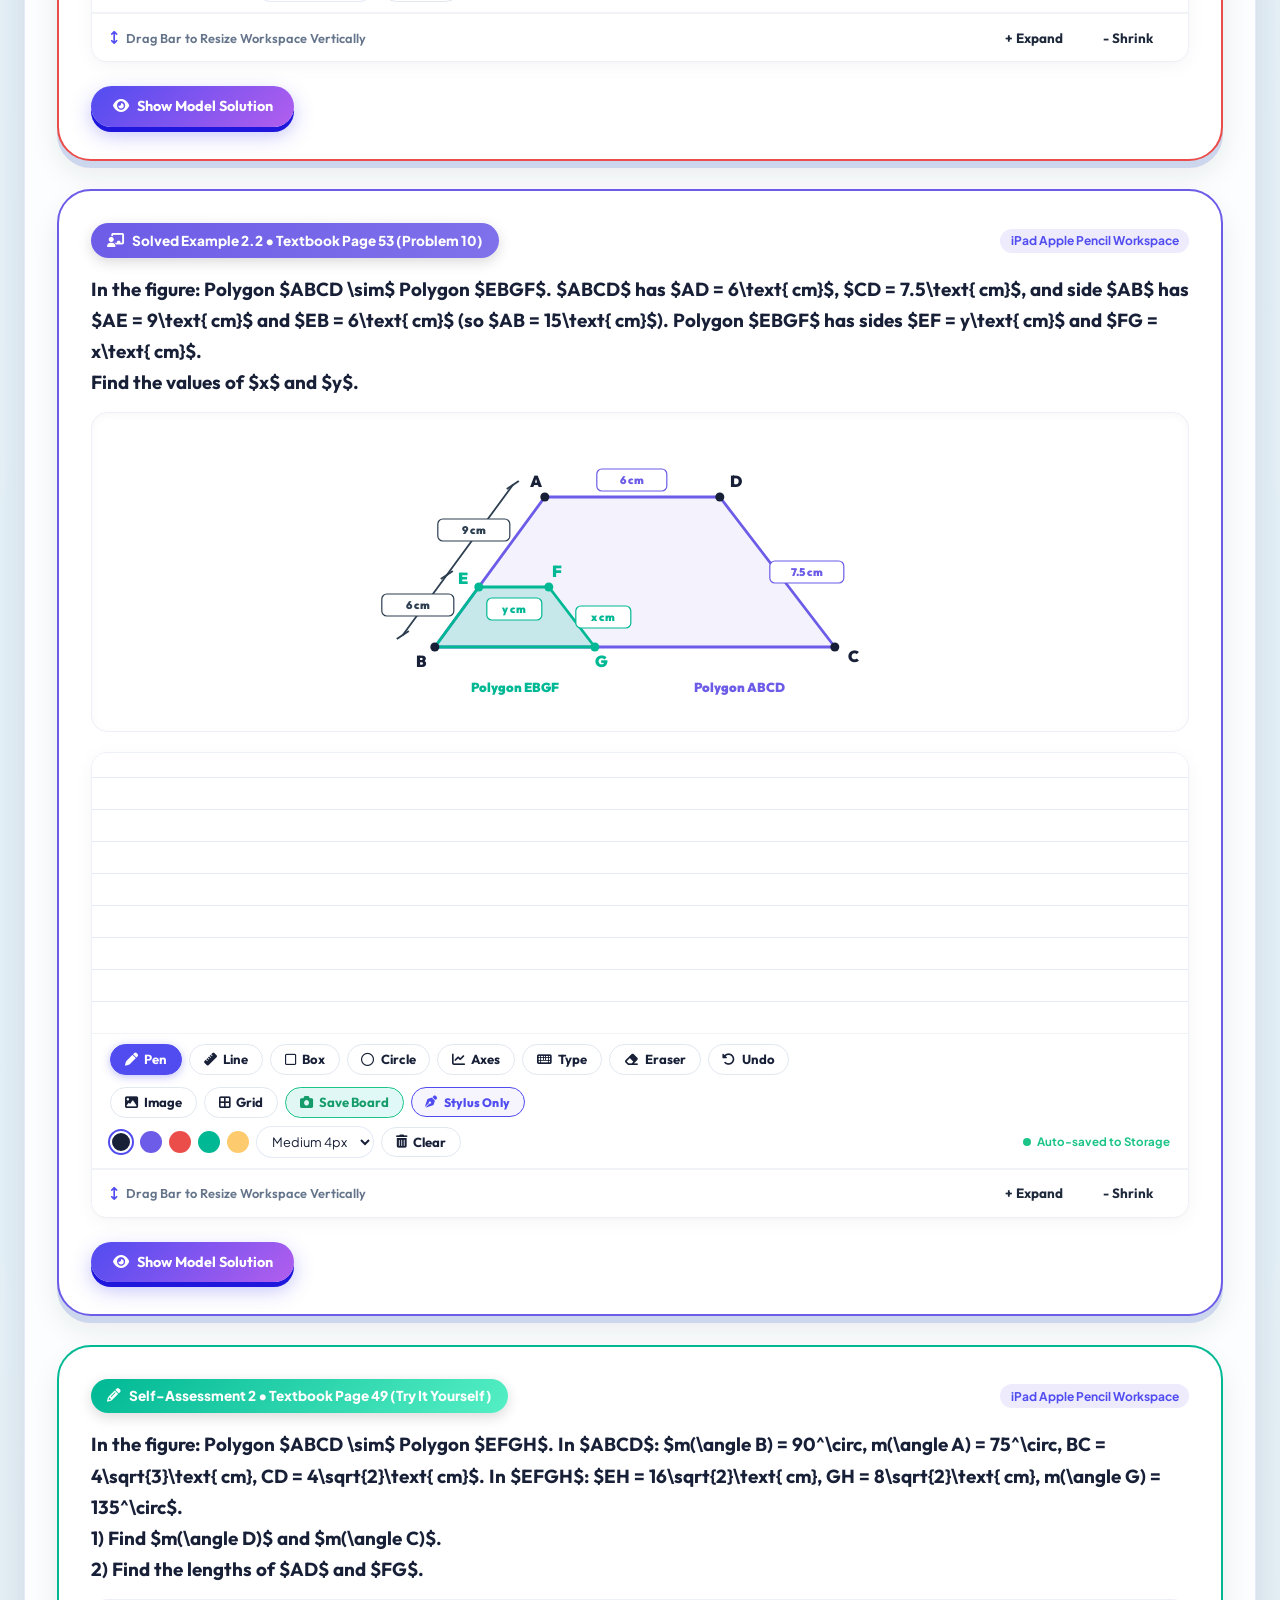
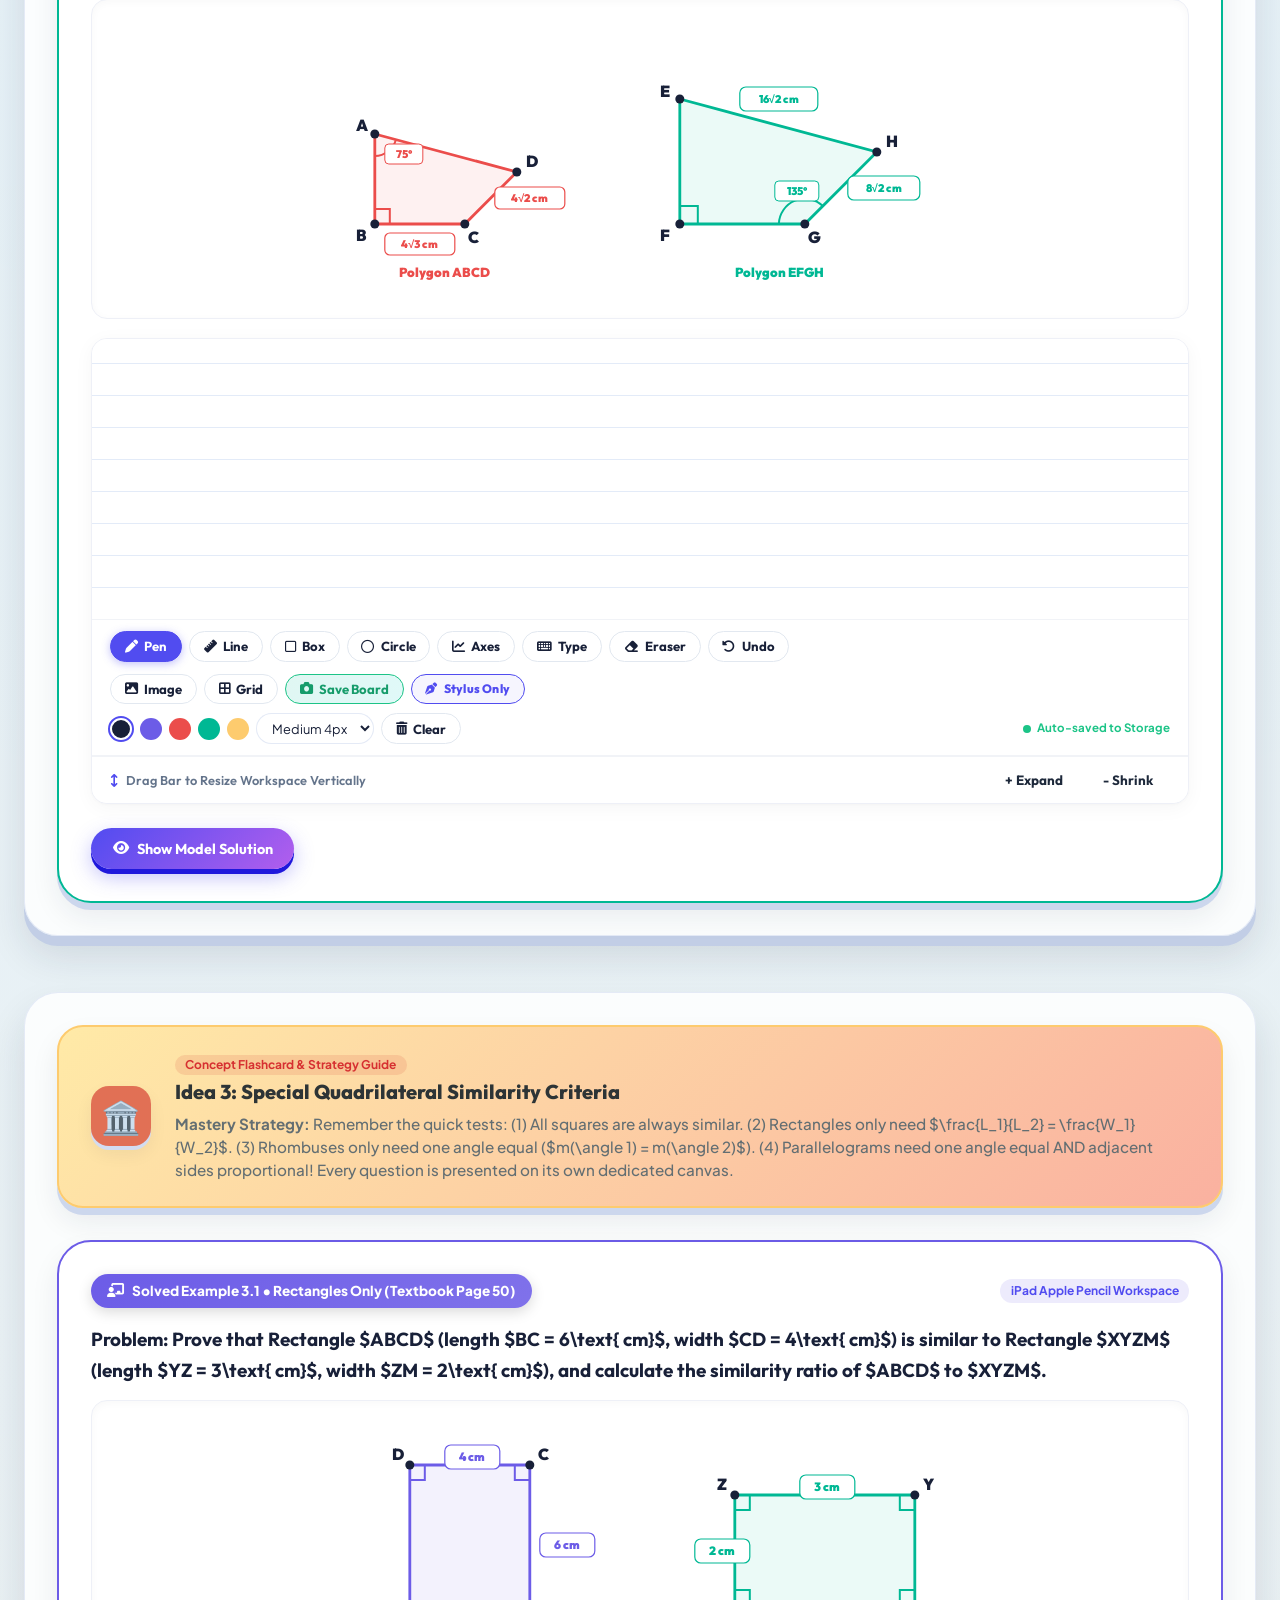
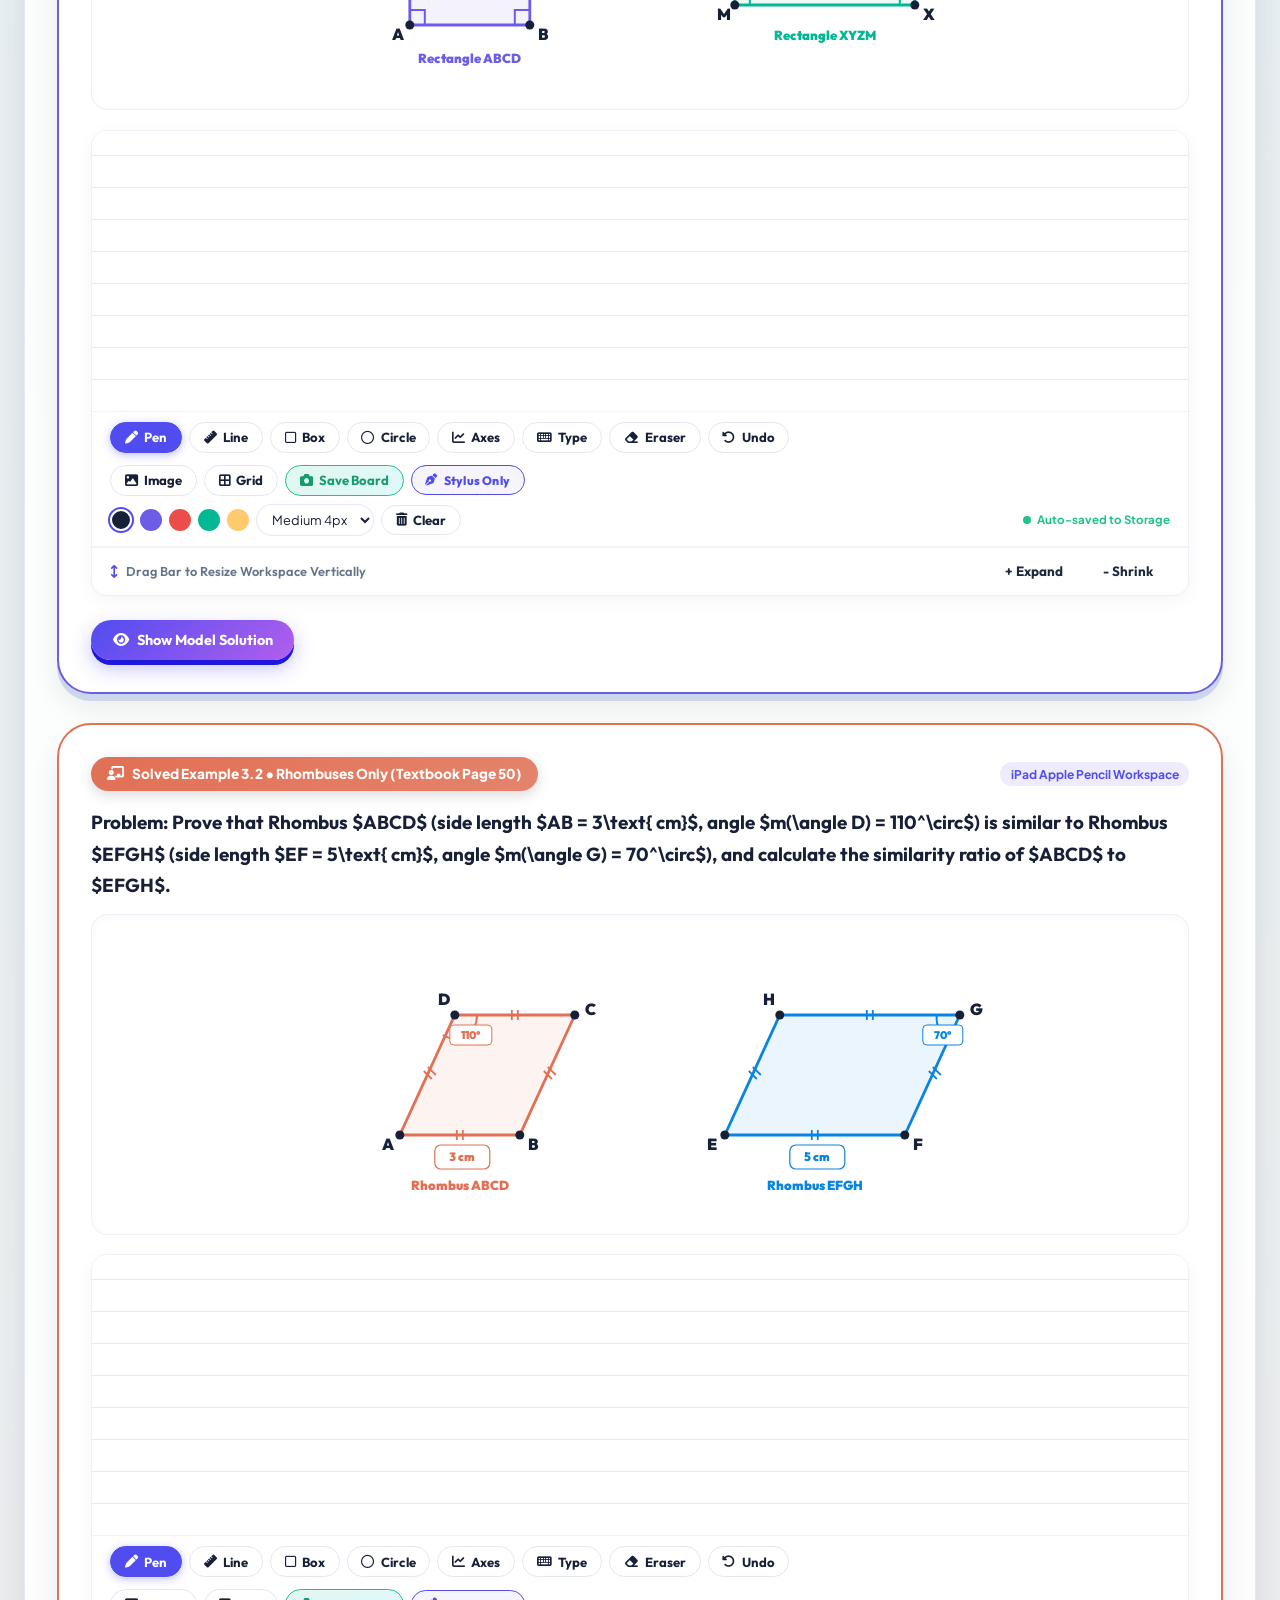
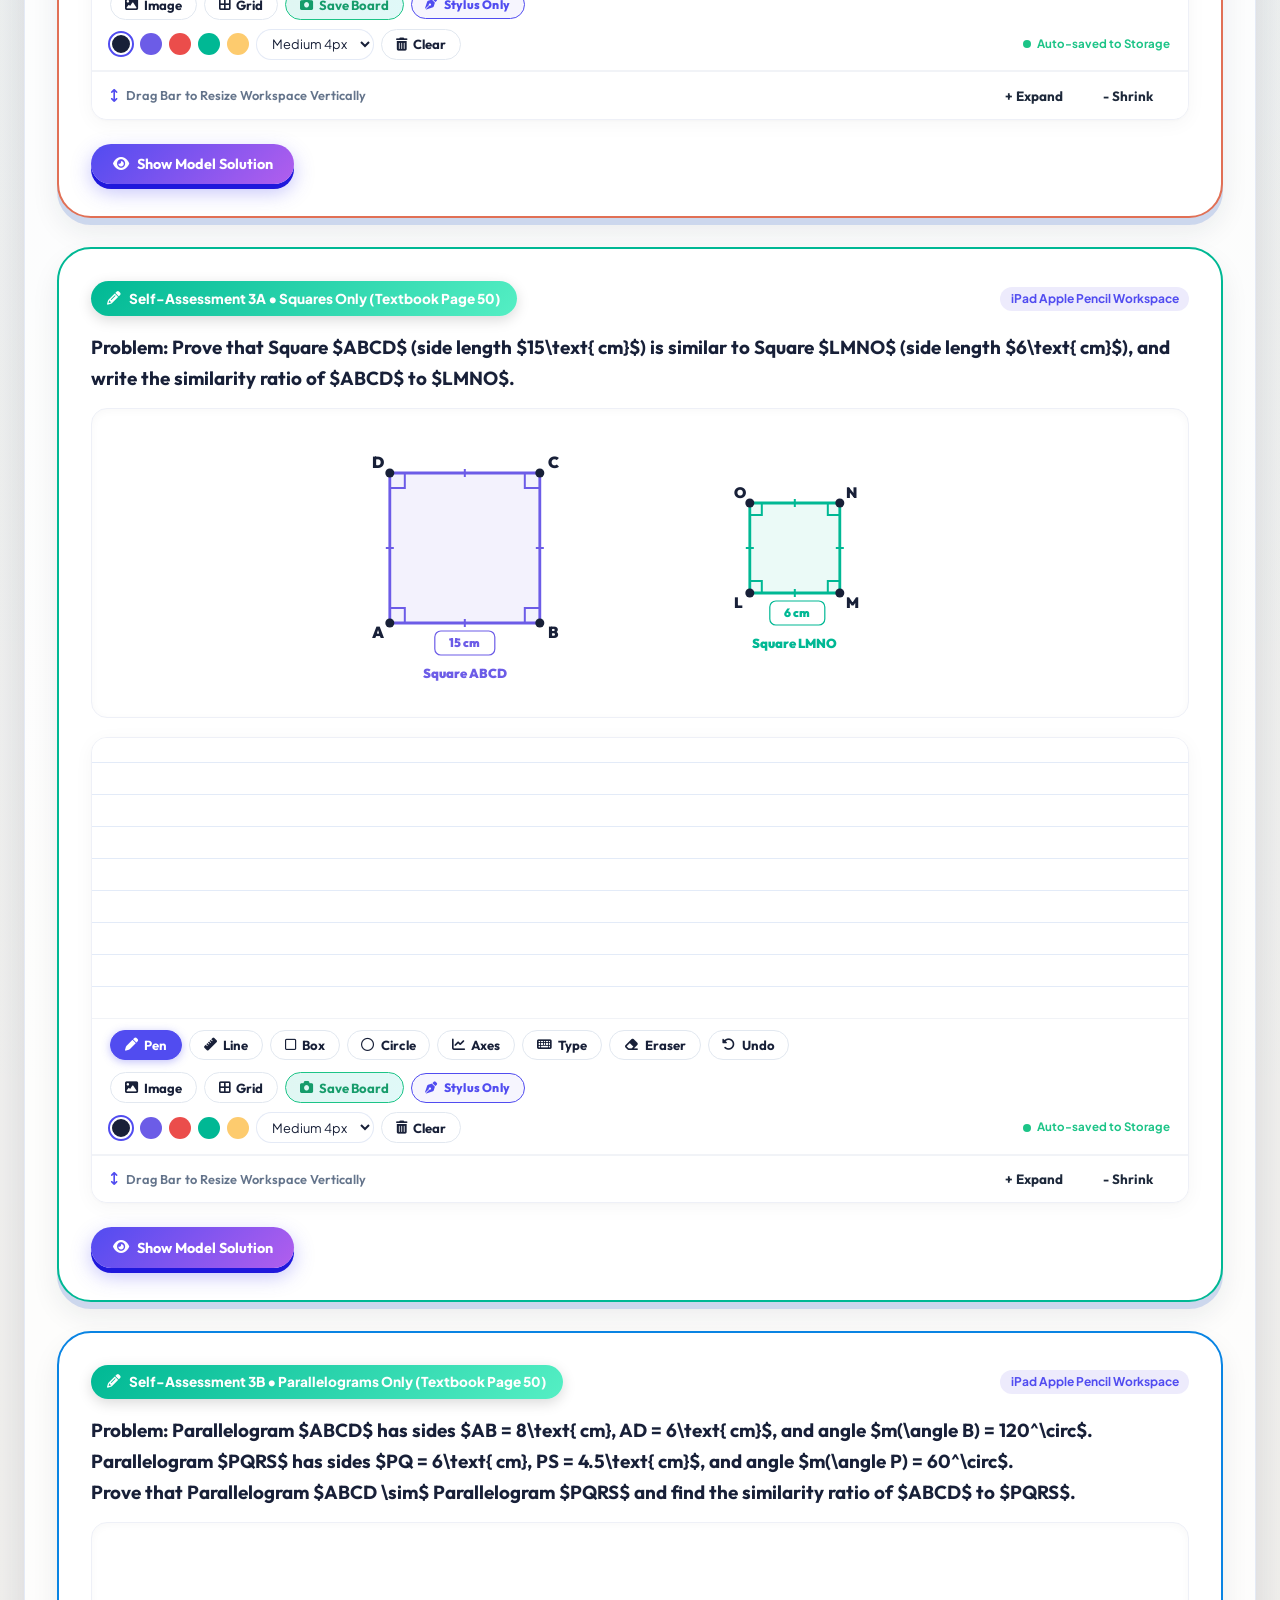
==== commit 6eb6d893: "Add files via upload" ====
--- a/index.html
+++ b/index.html
@@ -393,36 +393,6 @@
   <div class="infinite-whiteboard-overlay" id="infiniteWhiteboardOverlay">
     <canvas id="infiniteWhiteboardCanvas" class="infinite-whiteboard-canvas"></canvas>
 
-    <!-- Top Floating Status & Zoom Bar -->
-    <div class="wb-top-bar">
-      <!-- Zoom & Viewport Controls -->
-      <div class="wb-nav-controls">
-        <button class="wb-btn-sm" onclick="InfiniteWhiteboard.zoomOut()" title="Zoom Out (Ctrl -)">
-          <i class="fa-solid fa-minus"></i>
-        </button>
-        <span class="wb-zoom-badge" id="wbZoomDisplay" onclick="InfiniteWhiteboard.resetView()" title="Click to Reset View to 100%">100%</span>
-        <button class="wb-btn-sm" onclick="InfiniteWhiteboard.zoomIn()" title="Zoom In (Ctrl +)">
-          <i class="fa-solid fa-plus"></i>
-        </button>
-        <button class="wb-btn-sm" onclick="InfiniteWhiteboard.resetView()" title="Reset to Center (0, 0)">
-          <i class="fa-solid fa-arrows-to-dot"></i>
-        </button>
-      </div>
-
-      <!-- Quick Actions -->
-      <div class="wb-top-actions">
-        <button class="wb-btn-sm" onclick="InfiniteWhiteboard.cycleGrid()" id="wbGridToggleBtn" title="Toggle Light / Dark Board">
-          <i class="fa-solid fa-chalkboard"></i> <span id="wbGridLabel">Light Board</span>
-        </button>
-        <button class="wb-btn-sm" onclick="InfiniteWhiteboard.exportPNG()" title="Save High-Res PNG">
-          <i class="fa-solid fa-camera"></i> <span>Export</span>
-        </button>
-        <button class="wb-btn-sm wb-btn-close" onclick="InfiniteWhiteboard.close()" title="Exit Whiteboard (Esc)">
-          <i class="fa-solid fa-xmark"></i> <span>Close</span>
-        </button>
-      </div>
-    </div>
-
     <!-- Floating Image Toolbar (Controls moving, resizing, and deleting uploaded images) -->
     <div class="wb-image-toolbar" id="wbImageToolbar" style="display: none;">
       <span class="wb-img-tb-label"><i class="fa-solid fa-image"></i> Image</span>
@@ -443,9 +413,53 @@
       </button>
     </div>
 
-    <!-- Main Floating Bottom Control Dock (Compact with Flyout Popovers) -->
+    <!-- Main Floating Bottom Control Dock -->
     <div class="wb-floating-dock" id="wbFloatingDock">
-      <!-- Drawing Tools: Pen & Eraser Direct -->
+      <!-- System & Board Control (Close, Theme, Pattern) -->
+      <button class="wb-dock-btn wb-btn-danger-soft" onclick="InfiniteWhiteboard.close()" title="Exit Whiteboard (Esc)">
+        <i class="fa-solid fa-xmark"></i>
+      </button>
+      <button class="wb-dock-btn" id="wbThemeToggleBtn" onclick="InfiniteWhiteboard.cycleGrid()" title="Toggle Light / Dark Board">
+        <i class="fa-solid fa-circle-half-stroke" id="wbThemeIcon"></i>
+      </button>
+      <button class="wb-dock-btn" id="wbPatternToggleBtn" onclick="InfiniteWhiteboard.cyclePattern()" title="Background: Solid / Grid / Lines">
+        <i class="fa-solid fa-border-none" id="wbPatternIcon"></i>
+      </button>
+
+      <div class="wb-dock-divider"></div>
+
+      <!-- 4 Primary Adaptive Writing Colors (Liberated - Directly Visible) -->
+      <div class="wb-color-group" id="wbColorGroup">
+        <button class="wb-color-circle active" id="wbColor1" onclick="InfiniteWhiteboard.setColor(this.dataset.color, this)" title="Color 1"></button>
+        <button class="wb-color-circle" id="wbColor2" onclick="InfiniteWhiteboard.setColor(this.dataset.color, this)" title="Color 2"></button>
+        <button class="wb-color-circle" id="wbColor3" onclick="InfiniteWhiteboard.setColor(this.dataset.color, this)" title="Color 3"></button>
+        <button class="wb-color-circle" id="wbColor4" onclick="InfiniteWhiteboard.setColor(this.dataset.color, this)" title="Color 4"></button>
+      </div>
+
+      <div class="wb-dock-divider"></div>
+
+      <!-- Pen Sizes / Stroke Thicknesses (Liberated - Directly Visible) -->
+      <div class="wb-stroke-group">
+        <button class="wb-stroke-btn" onclick="InfiniteWhiteboard.stepWidth(-2)" title="Decrease Pen Size (-)">
+          <i class="fa-solid fa-minus" style="font-size:0.65rem;"></i>
+        </button>
+        <button class="wb-stroke-btn" data-width="3" onclick="InfiniteWhiteboard.setWidth(3, this)" title="Fine (3px)">
+          <span style="width:4px; height:4px; border-radius:50%; background:currentColor; display:inline-block;"></span>
+        </button>
+        <button class="wb-stroke-btn active" data-width="6" onclick="InfiniteWhiteboard.setWidth(6, this)" title="Medium (6px)">
+          <span style="width:7px; height:7px; border-radius:50%; background:currentColor; display:inline-block;"></span>
+        </button>
+        <button class="wb-stroke-btn" data-width="12" onclick="InfiniteWhiteboard.setWidth(12, this)" title="Bold (12px)">
+          <span style="width:11px; height:11px; border-radius:50%; background:currentColor; display:inline-block;"></span>
+        </button>
+        <button class="wb-stroke-btn" onclick="InfiniteWhiteboard.stepWidth(2)" title="Increase Pen Size (+)">
+          <i class="fa-solid fa-plus" style="font-size:0.65rem;"></i>
+        </button>
+      </div>
+
+      <div class="wb-dock-divider"></div>
+
+      <!-- Tools Group (Pen, Eraser, Shapes flyout, Image) -->
       <button class="wb-dock-btn active" id="wbToolPen" onclick="InfiniteWhiteboard.setTool('pen', this)" title="Pen (P)">
         <i class="fa-solid fa-pen"></i>
       </button>
@@ -453,7 +467,7 @@
         <i class="fa-solid fa-eraser"></i>
       </button>
 
-      <!-- Shapes & Geometry Dropdown Flyout -->
+      <!-- Shapes Dropdown Flyout -->
       <div class="wb-dropdown-wrap">
         <button class="wb-dock-btn wb-dropdown-trigger" id="wbShapesTrigger" onclick="InfiniteWhiteboard.toggleShapesPopover(event)" title="Geometric Tools & Shapes">
           <i class="fa-solid fa-shapes" id="wbActiveShapeIcon"></i>
@@ -478,53 +492,6 @@
         </div>
       </div>
 
-      <div class="wb-dock-divider"></div>
-
-      <!-- Colors Dropdown Flyout -->
-      <div class="wb-dropdown-wrap">
-        <button class="wb-dock-btn wb-dropdown-trigger" id="wbColorTrigger" onclick="InfiniteWhiteboard.toggleColorPopover(event)" title="Pen Color Palette">
-          <span class="wb-active-color-dot" id="wbActiveColorIndicator"></span>
-          <i class="fa-solid fa-caret-up wb-dropdown-caret"></i>
-        </button>
-        <div class="wb-popover-menu wb-color-popover" id="wbColorPopover">
-          <div class="wb-color-group" id="wbColorGroup">
-            <button class="wb-color-circle active" id="wbColor1" onclick="InfiniteWhiteboard.setColor(this.dataset.color, this)" title="Color 1"></button>
-            <button class="wb-color-circle" id="wbColor2" onclick="InfiniteWhiteboard.setColor(this.dataset.color, this)" title="Color 2"></button>
-            <button class="wb-color-circle" id="wbColor3" onclick="InfiniteWhiteboard.setColor(this.dataset.color, this)" title="Color 3"></button>
-            <button class="wb-color-circle" id="wbColor4" onclick="InfiniteWhiteboard.setColor(this.dataset.color, this)" title="Color 4"></button>
-          </div>
-        </div>
-      </div>
-
-      <!-- Stroke / Size Dropdown Flyout -->
-      <div class="wb-dropdown-wrap">
-        <button class="wb-dock-btn wb-dropdown-trigger" id="wbStrokeTrigger" onclick="InfiniteWhiteboard.toggleStrokePopover(event)" title="Pen Size / Stroke Width">
-          <span class="wb-active-stroke-dot" id="wbActiveStrokeIndicator"></span>
-          <i class="fa-solid fa-caret-up wb-dropdown-caret"></i>
-        </button>
-        <div class="wb-popover-menu wb-stroke-popover" id="wbStrokePopover">
-          <div class="wb-stroke-group">
-            <button class="wb-stroke-btn" onclick="InfiniteWhiteboard.stepWidth(-2)" title="Decrease Pen Size (-)">
-              <i class="fa-solid fa-minus" style="font-size:0.65rem;"></i>
-            </button>
-            <button class="wb-stroke-btn" data-width="3" onclick="InfiniteWhiteboard.setWidth(3, this)" title="Fine 3px">
-              <span style="width:4px; height:4px; border-radius:50%; background:currentColor; display:inline-block;"></span>
-            </button>
-            <button class="wb-stroke-btn active" data-width="6" onclick="InfiniteWhiteboard.setWidth(6, this)" title="Medium 6px">
-              <span style="width:7px; height:7px; border-radius:50%; background:currentColor; display:inline-block;"></span>
-            </button>
-            <button class="wb-stroke-btn" data-width="12" onclick="InfiniteWhiteboard.setWidth(12, this)" title="Bold 12px">
-              <span style="width:11px; height:11px; border-radius:50%; background:currentColor; display:inline-block;"></span>
-            </button>
-            <button class="wb-stroke-btn" onclick="InfiniteWhiteboard.stepWidth(2)" title="Increase Pen Size (+)">
-              <i class="fa-solid fa-plus" style="font-size:0.65rem;"></i>
-            </button>
-          </div>
-        </div>
-      </div>
-
-      <div class="wb-dock-divider"></div>
-
       <!-- Image Import -->
       <button class="wb-dock-btn" id="wbToolImageUpload" onclick="InfiniteWhiteboard.triggerImageUpload()" title="Insert Image / Diagram onto Whiteboard">
         <i class="fa-solid fa-image"></i>
@@ -542,6 +509,20 @@
       </button>
       <button class="wb-dock-btn wb-btn-danger" onclick="InfiniteWhiteboard.clear()" title="Clear Whiteboard (Manual only)">
         <i class="fa-solid fa-trash-can"></i>
+      </button>
+
+      <div class="wb-dock-divider"></div>
+
+      <!-- Zoom & Export (Moved from Top to Bottom) -->
+      <button class="wb-dock-btn" onclick="InfiniteWhiteboard.zoomOut()" title="Zoom Out (Ctrl -)">
+        <i class="fa-solid fa-magnifying-glass-minus"></i>
+      </button>
+      <span class="wb-zoom-badge" id="wbZoomDisplay" onclick="InfiniteWhiteboard.resetView()" title="Click to Reset View (100%)">100%</span>
+      <button class="wb-dock-btn" onclick="InfiniteWhiteboard.zoomIn()" title="Zoom In (Ctrl +)">
+        <i class="fa-solid fa-magnifying-glass-plus"></i>
+      </button>
+      <button class="wb-dock-btn" onclick="InfiniteWhiteboard.exportPNG()" title="Export PNG Image">
+        <i class="fa-solid fa-camera"></i>
       </button>
     </div>
   </div>
--- a/style.css
+++ b/style.css
@@ -2293,87 +2293,34 @@
   cursor: grabbing;
 }
 
-/* Top Floating Status & Zoom Bar */
-.wb-top-bar {
-  position: absolute;
-  top: 18px;
-  left: 20px;
-  right: 20px;
-  display: flex;
-  align-items: center;
-  justify-content: space-between;
-  gap: 1rem;
-  z-index: 100010;
-  pointer-events: none;
-}
-
-.wb-top-bar > * {
-  pointer-events: auto;
-}
-
-/* Nav & Zoom Controls */
-.wb-nav-controls,
-.wb-top-actions {
-  display: flex;
-  align-items: center;
-  gap: 0.5rem;
-  padding: 0.4rem 0.6rem;
-  border-radius: var(--radius-pill);
-  background: rgba(24, 32, 56, 0.85);
-  backdrop-filter: blur(16px);
-  -webkit-backdrop-filter: blur(16px);
-  border: 1px solid rgba(255, 255, 255, 0.12);
-  box-shadow: 0 8px 24px rgba(0, 0, 0, 0.3);
-}
-
-.wb-btn-sm {
-  background: rgba(255, 255, 255, 0.08);
-  color: #f1f2f6;
-  border: 1px solid rgba(255, 255, 255, 0.1);
-  border-radius: var(--radius-pill);
-  padding: 0.35rem 0.75rem;
-  font-family: var(--font-heading);
+.wb-btn-danger-soft {
+  background: rgba(255, 71, 87, 0.15) !important;
+  color: #ff6b6b !important;
+  border-color: rgba(255, 71, 87, 0.3) !important;
+}
+
+.wb-btn-danger-soft:hover {
+  background: #ff4757 !important;
+  color: #ffffff !important;
+}
+
+.wb-zoom-badge {
+  font-family: 'Fira Code', monospace;
   font-size: 0.8rem;
   font-weight: 700;
-  cursor: pointer;
-  display: inline-flex;
-  align-items: center;
-  gap: 0.4rem;
-  transition: all 0.2s ease;
-}
-
-.wb-btn-sm:hover {
-  background: rgba(255, 255, 255, 0.18);
-  transform: translateY(-1px);
-  color: #ffffff;
-}
-
-.wb-btn-sm:active {
-  transform: translateY(1px);
-}
-
-.wb-btn-close {
-  background: linear-gradient(135deg, #ff4757, #c0392b) !important;
-  border: none !important;
-  color: #ffffff !important;
-}
-
-.wb-zoom-badge {
-  font-family: 'Fira Code', monospace;
-  font-size: 0.85rem;
-  font-weight: 700;
   color: var(--accent-amber);
-  padding: 0 0.5rem;
-  min-width: 54px;
+  padding: 0 0.35rem;
+  min-width: 44px;
   text-align: center;
   cursor: pointer;
+  user-select: none;
 }
 
 .wb-zoom-badge:hover {
   text-decoration: underline;
 }
 
-/* Floating Bottom Control Dock (Compact & Centered) */
+/* Floating Bottom Control Dock (Consolidated, Centered & Liberated) */
 .wb-floating-dock {
   position: absolute;
   bottom: 18px;
@@ -2381,10 +2328,10 @@
   transform: translateX(-50%);
   display: flex;
   align-items: center;
-  gap: 0.35rem;
+  gap: 0.32rem;
   padding: 0.35rem 0.65rem;
   border-radius: var(--radius-pill);
-  background: rgba(18, 24, 38, 0.9);
+  background: rgba(18, 24, 38, 0.92);
   backdrop-filter: blur(20px);
   -webkit-backdrop-filter: blur(20px);
   border: 1px solid rgba(255, 255, 255, 0.18);
@@ -2392,6 +2339,13 @@
   z-index: 100010;
   pointer-events: auto;
   transition: transform 0.2s ease, opacity 0.2s ease;
+  max-width: 98vw;
+  overflow-x: auto;
+  scrollbar-width: none;
+}
+
+.wb-floating-dock::-webkit-scrollbar {
+  display: none;
 }
 
 .wb-dock-divider {
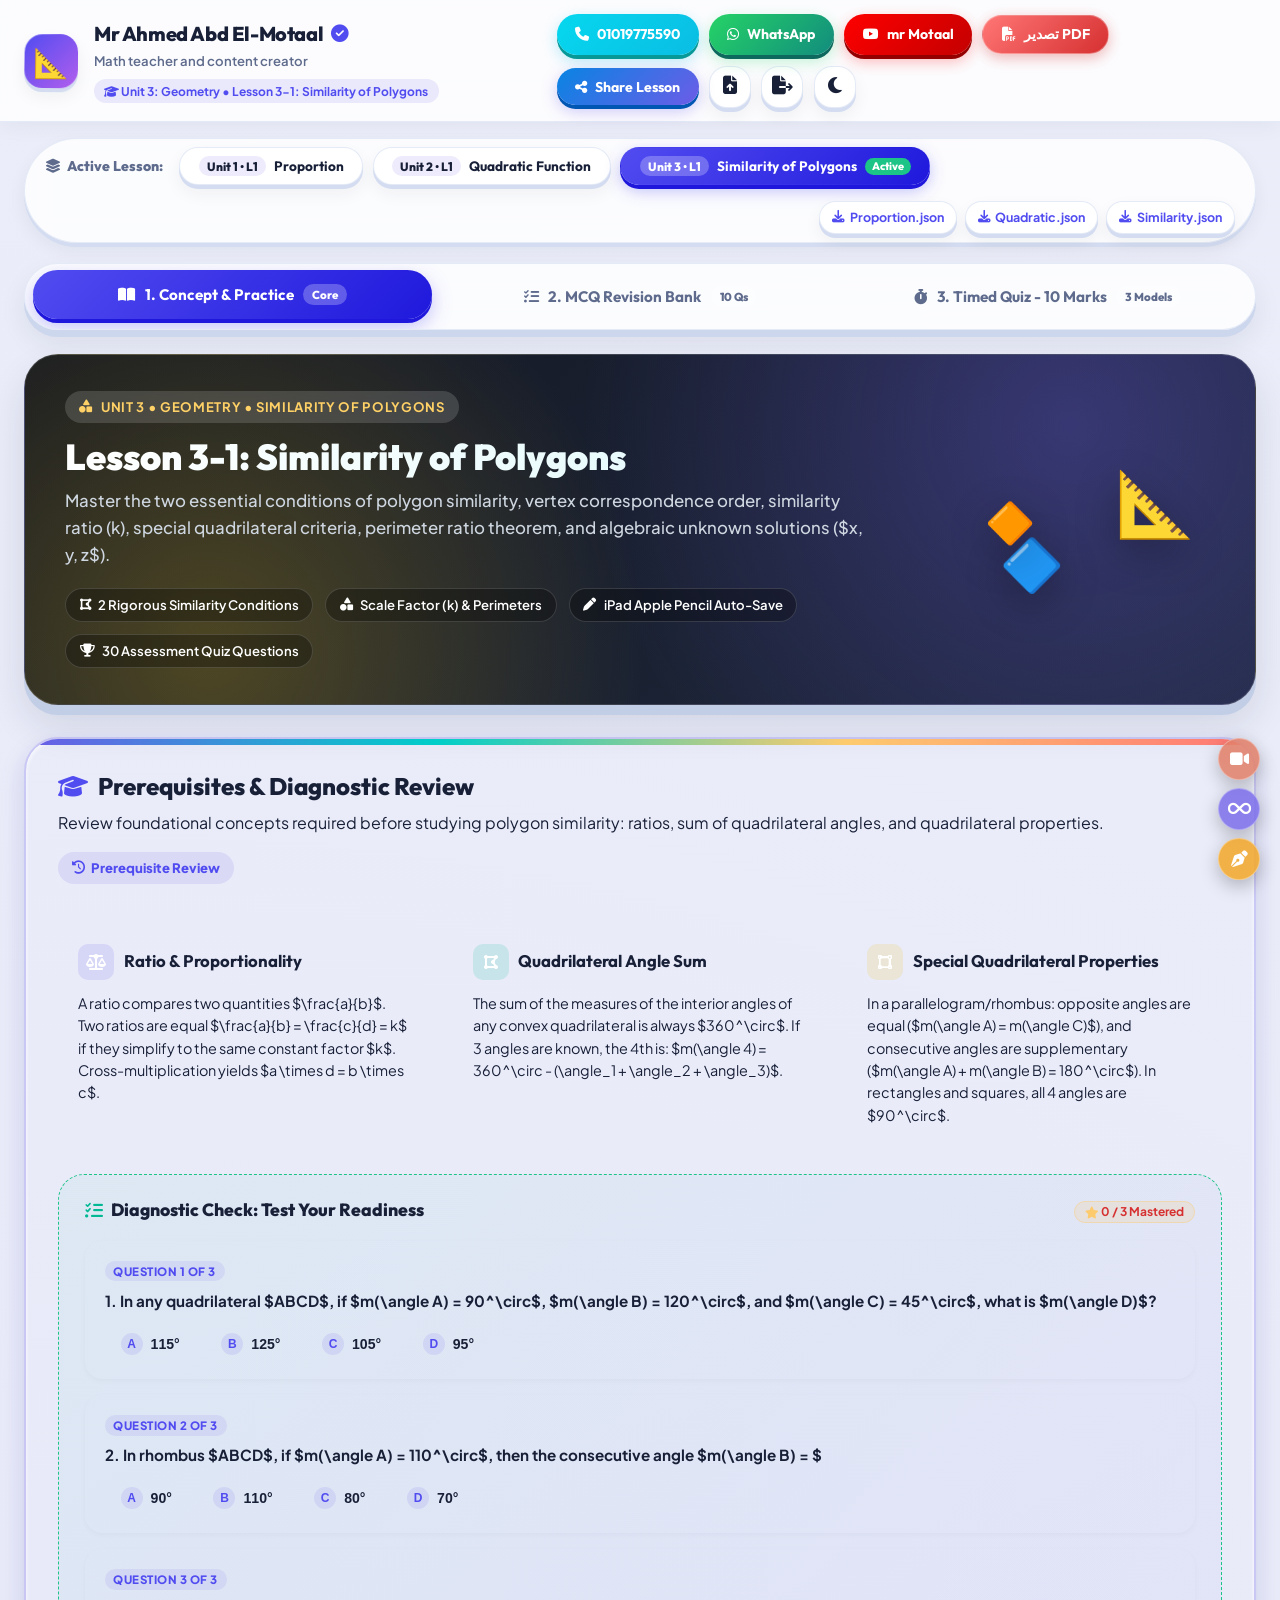
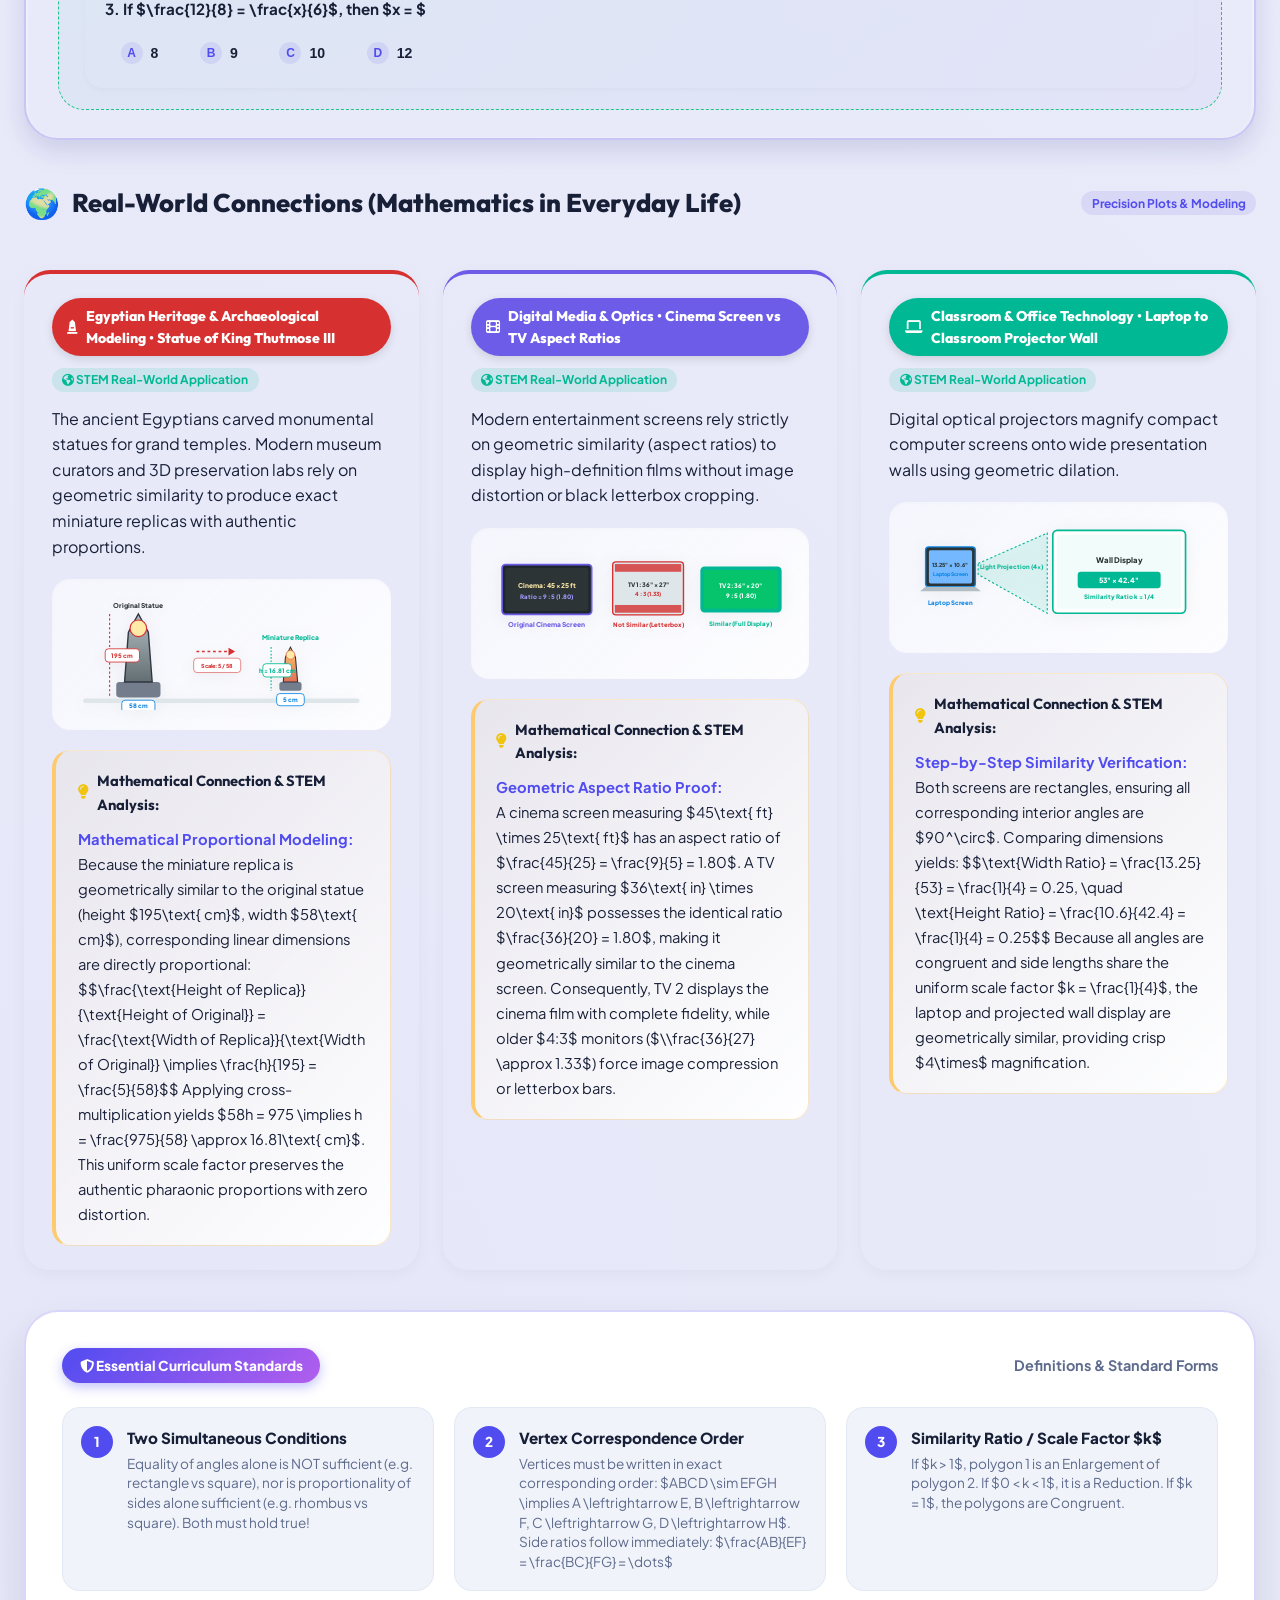
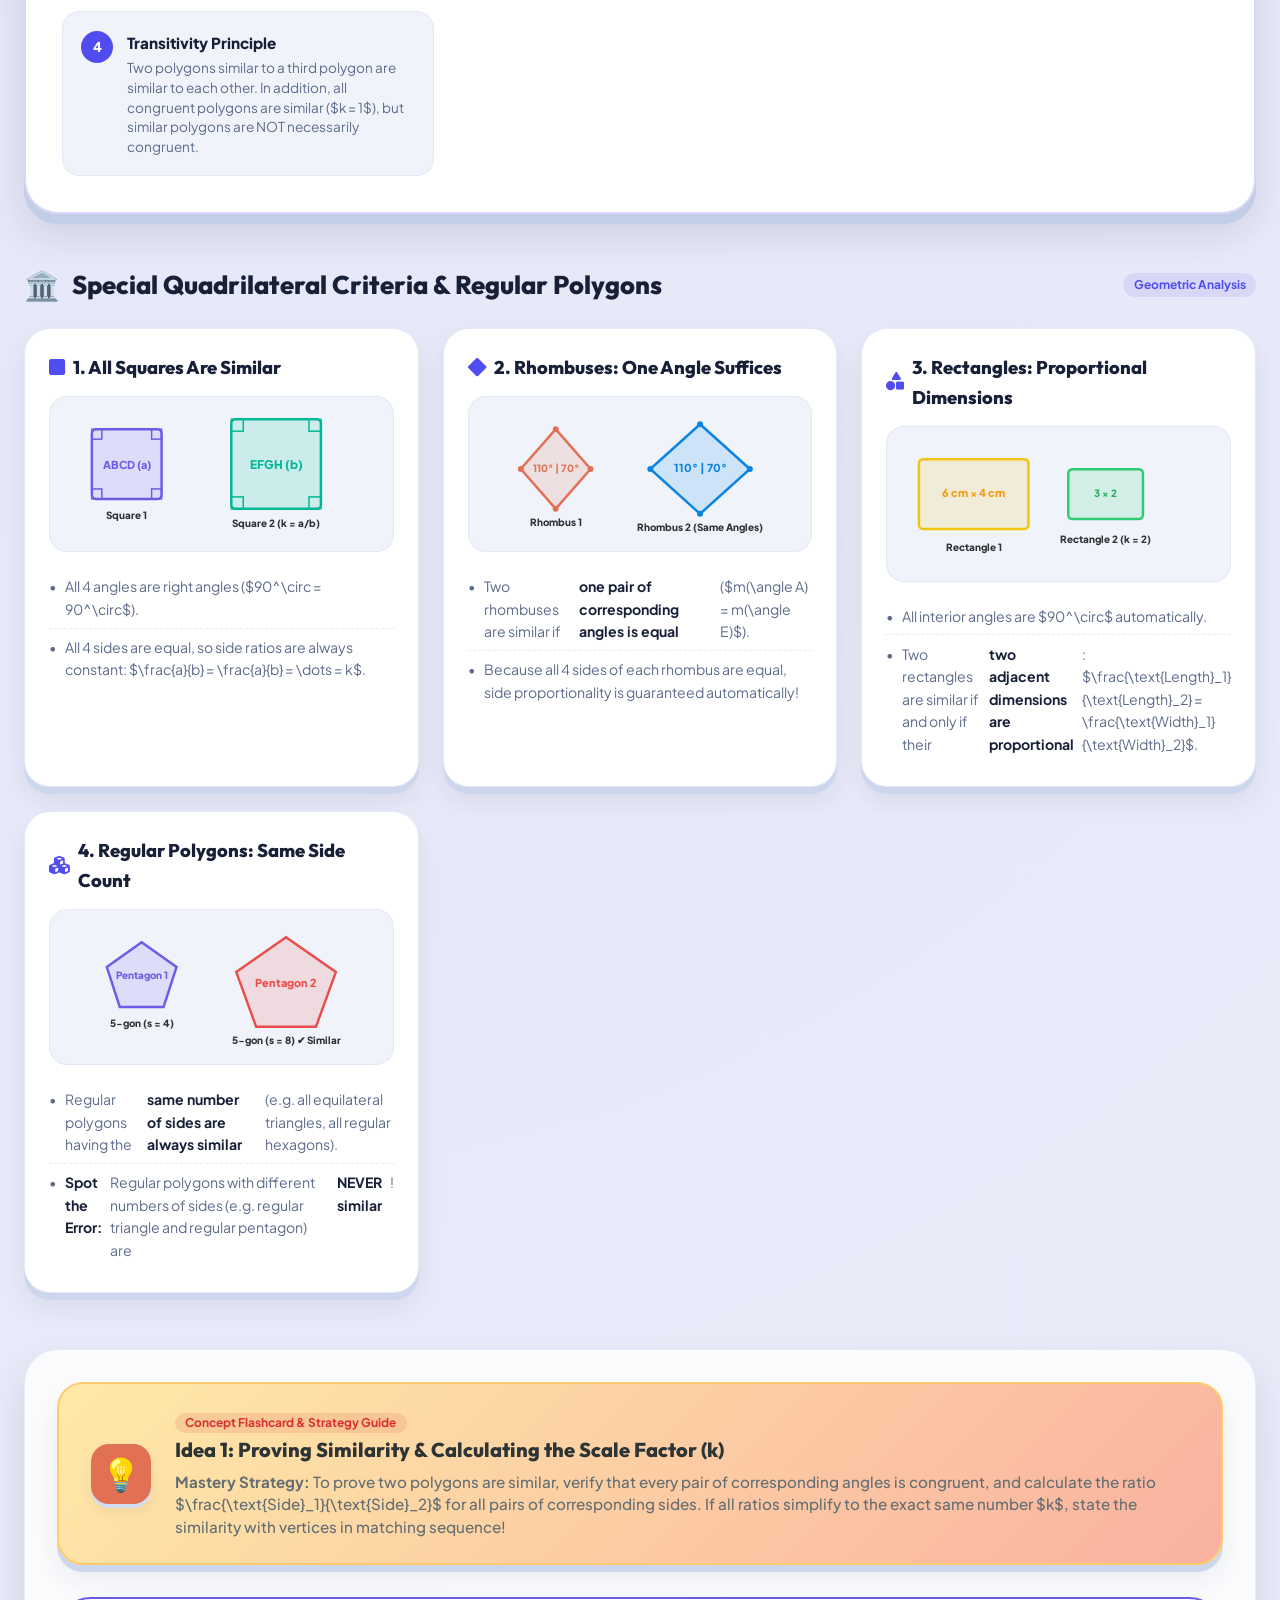
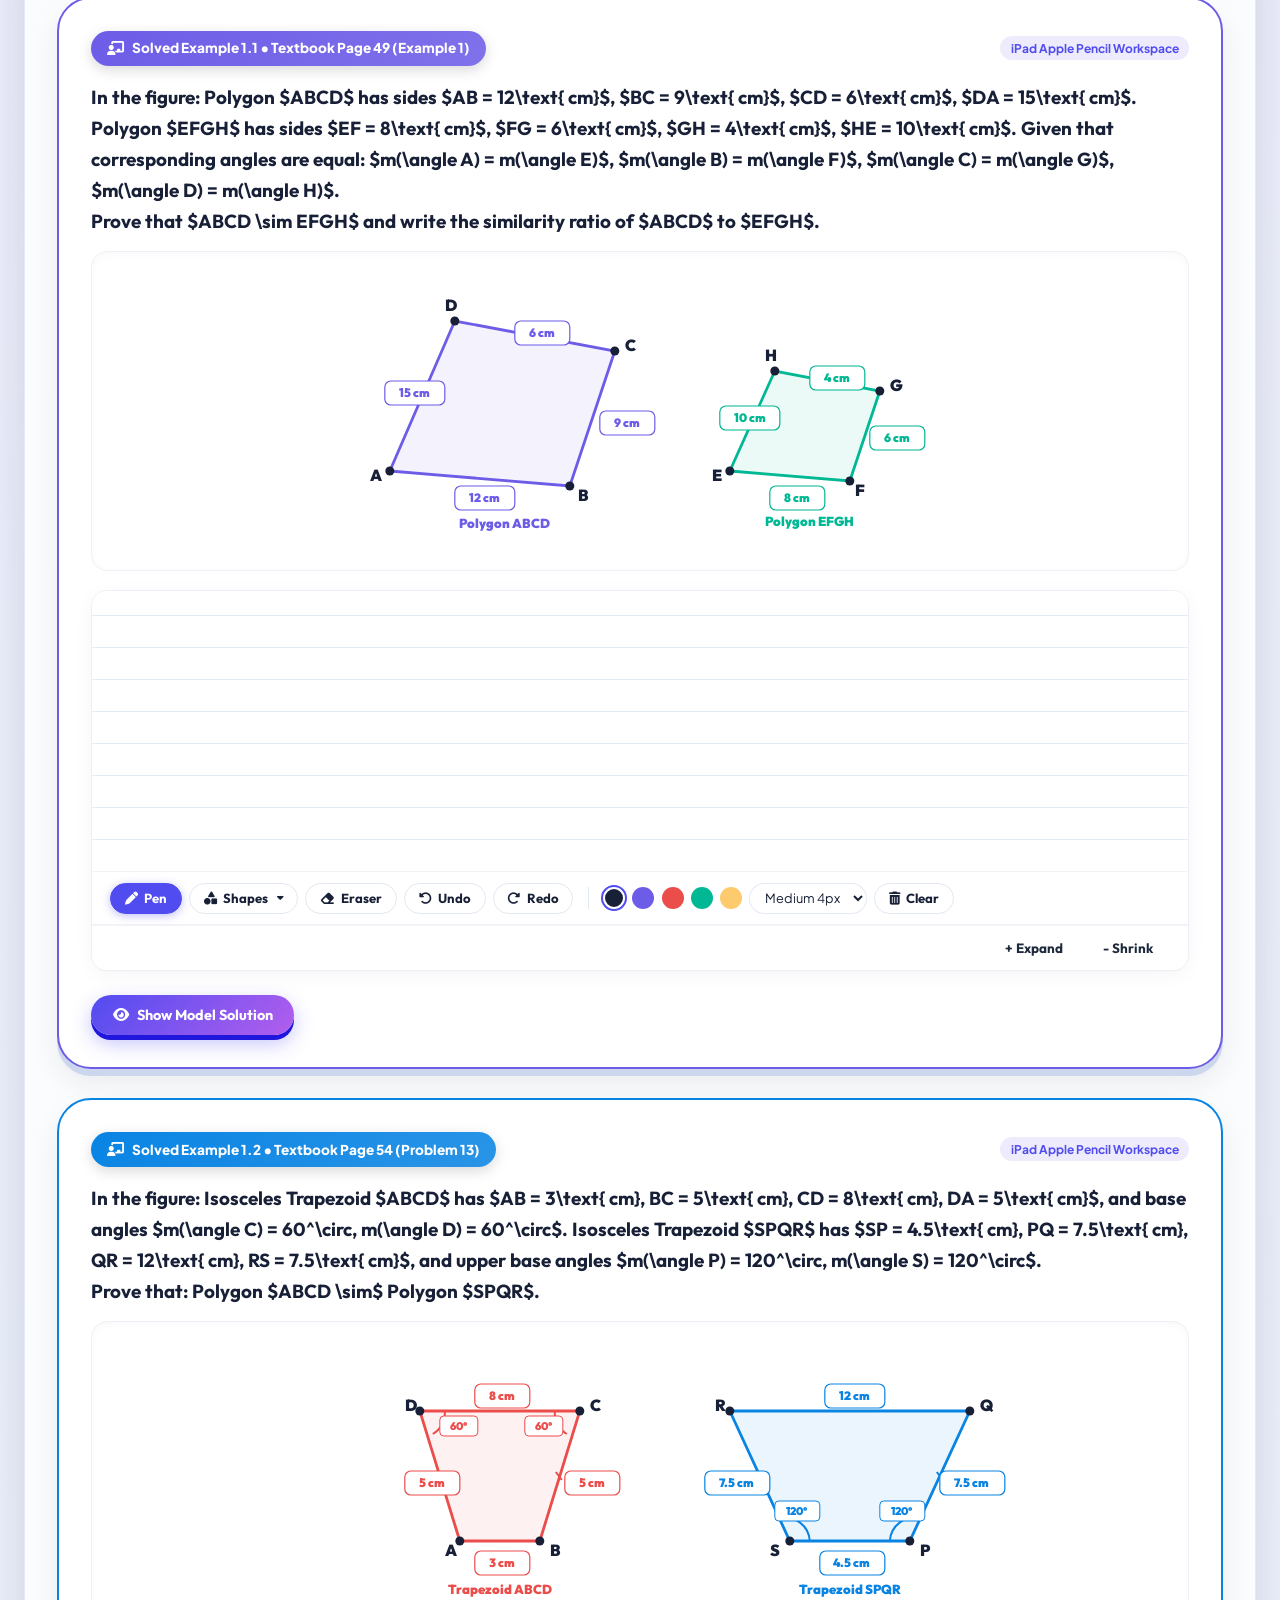
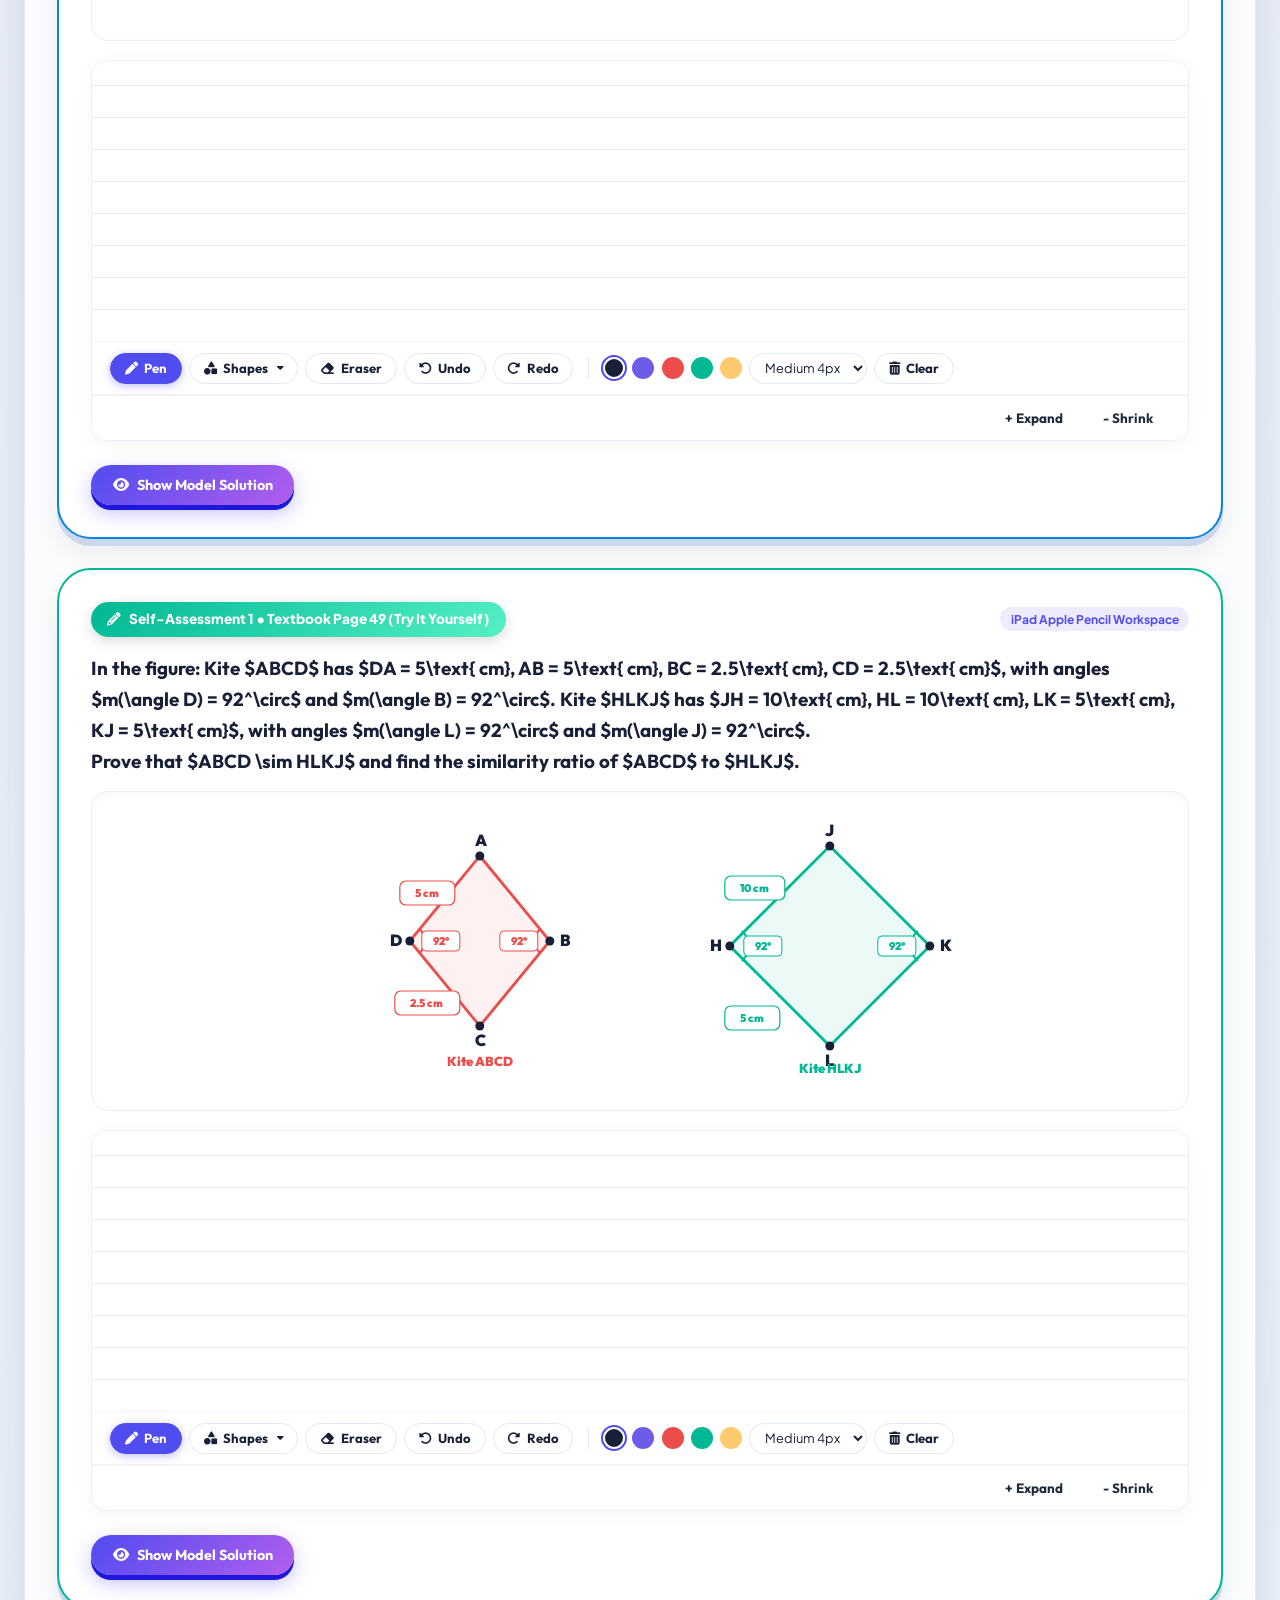
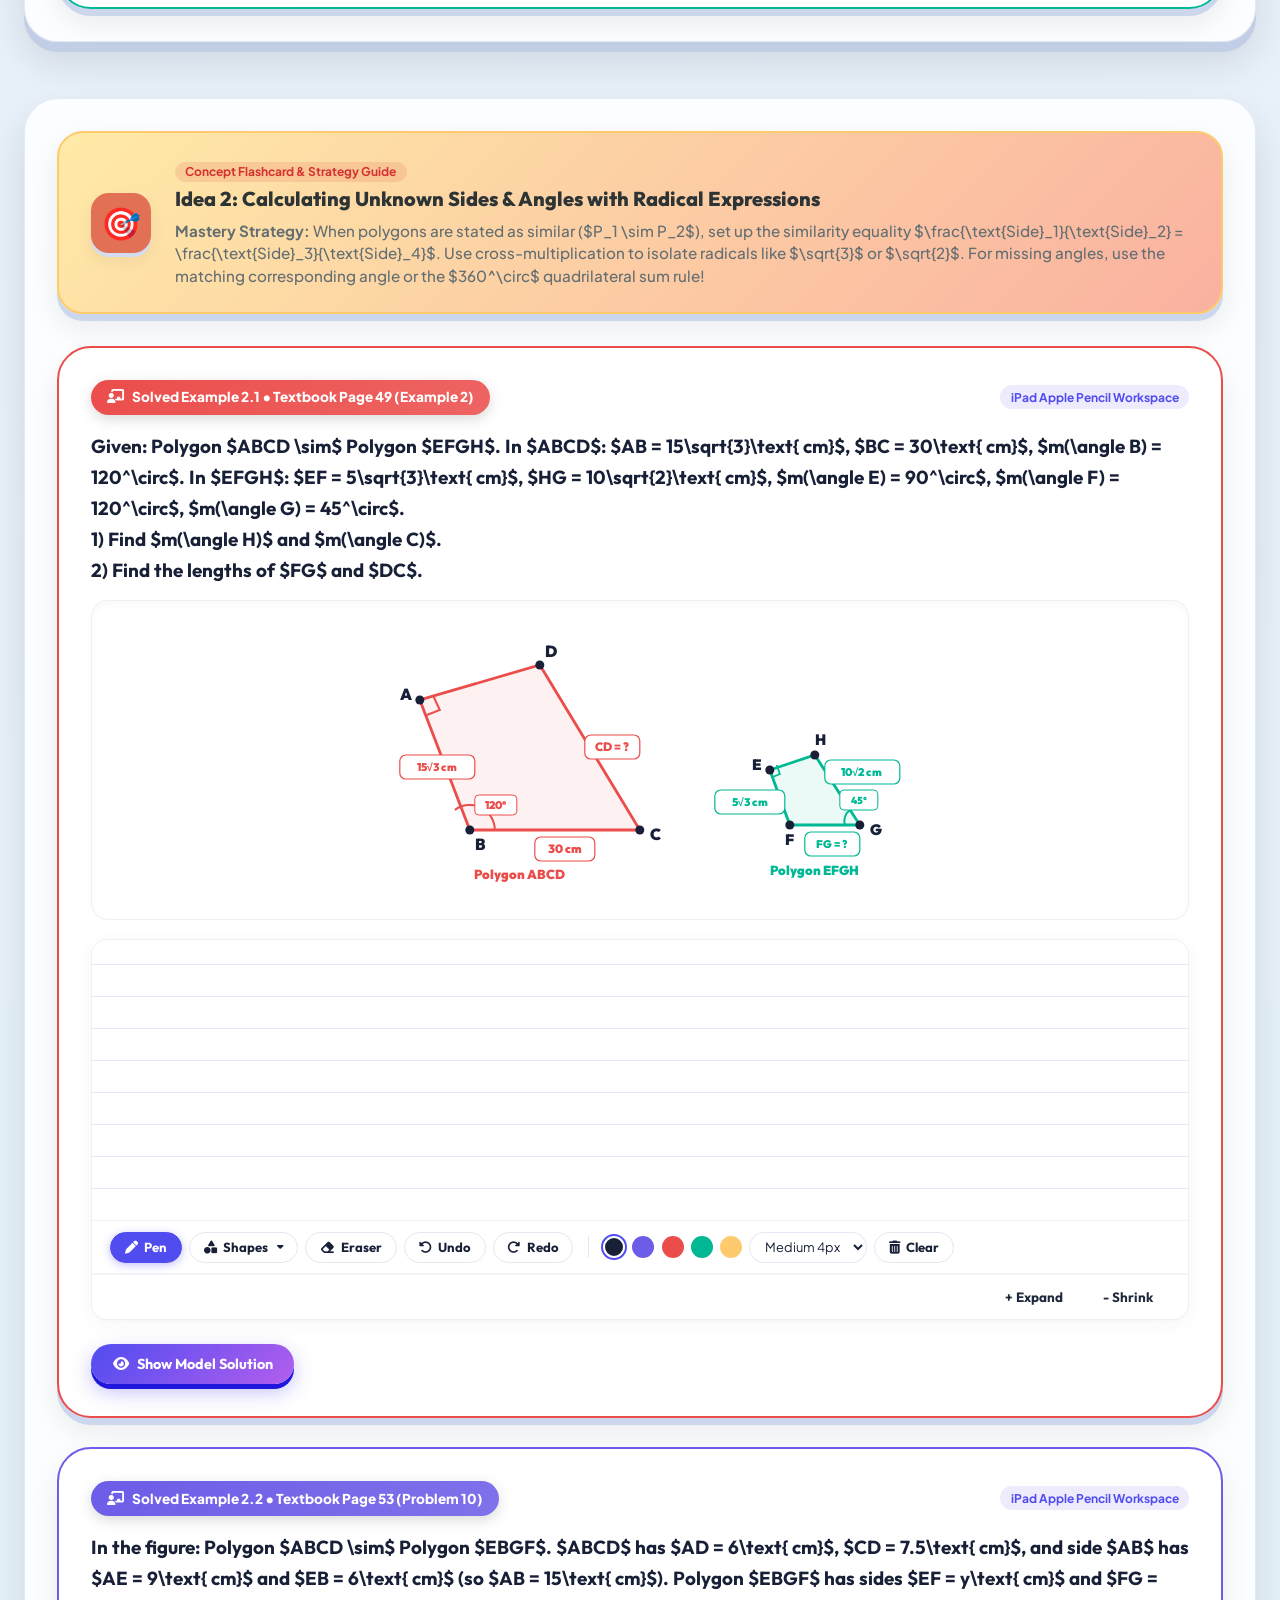
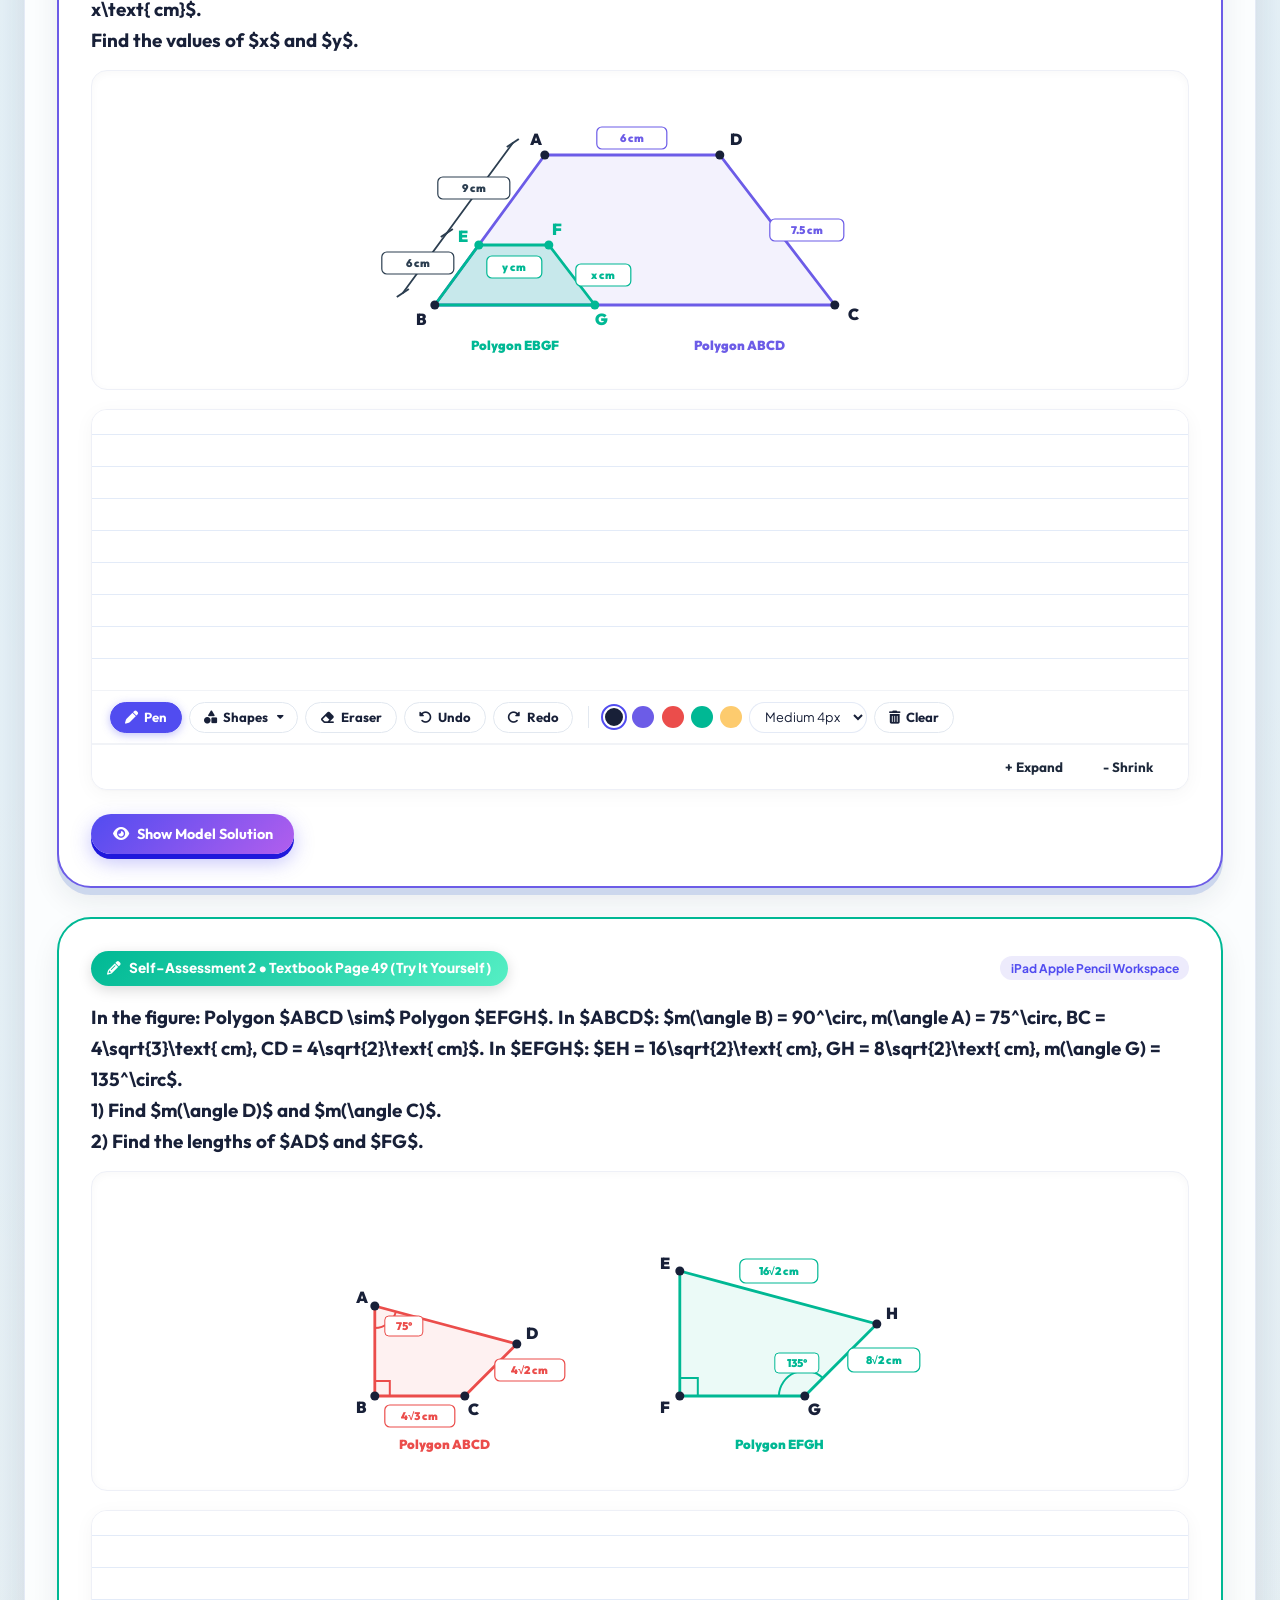
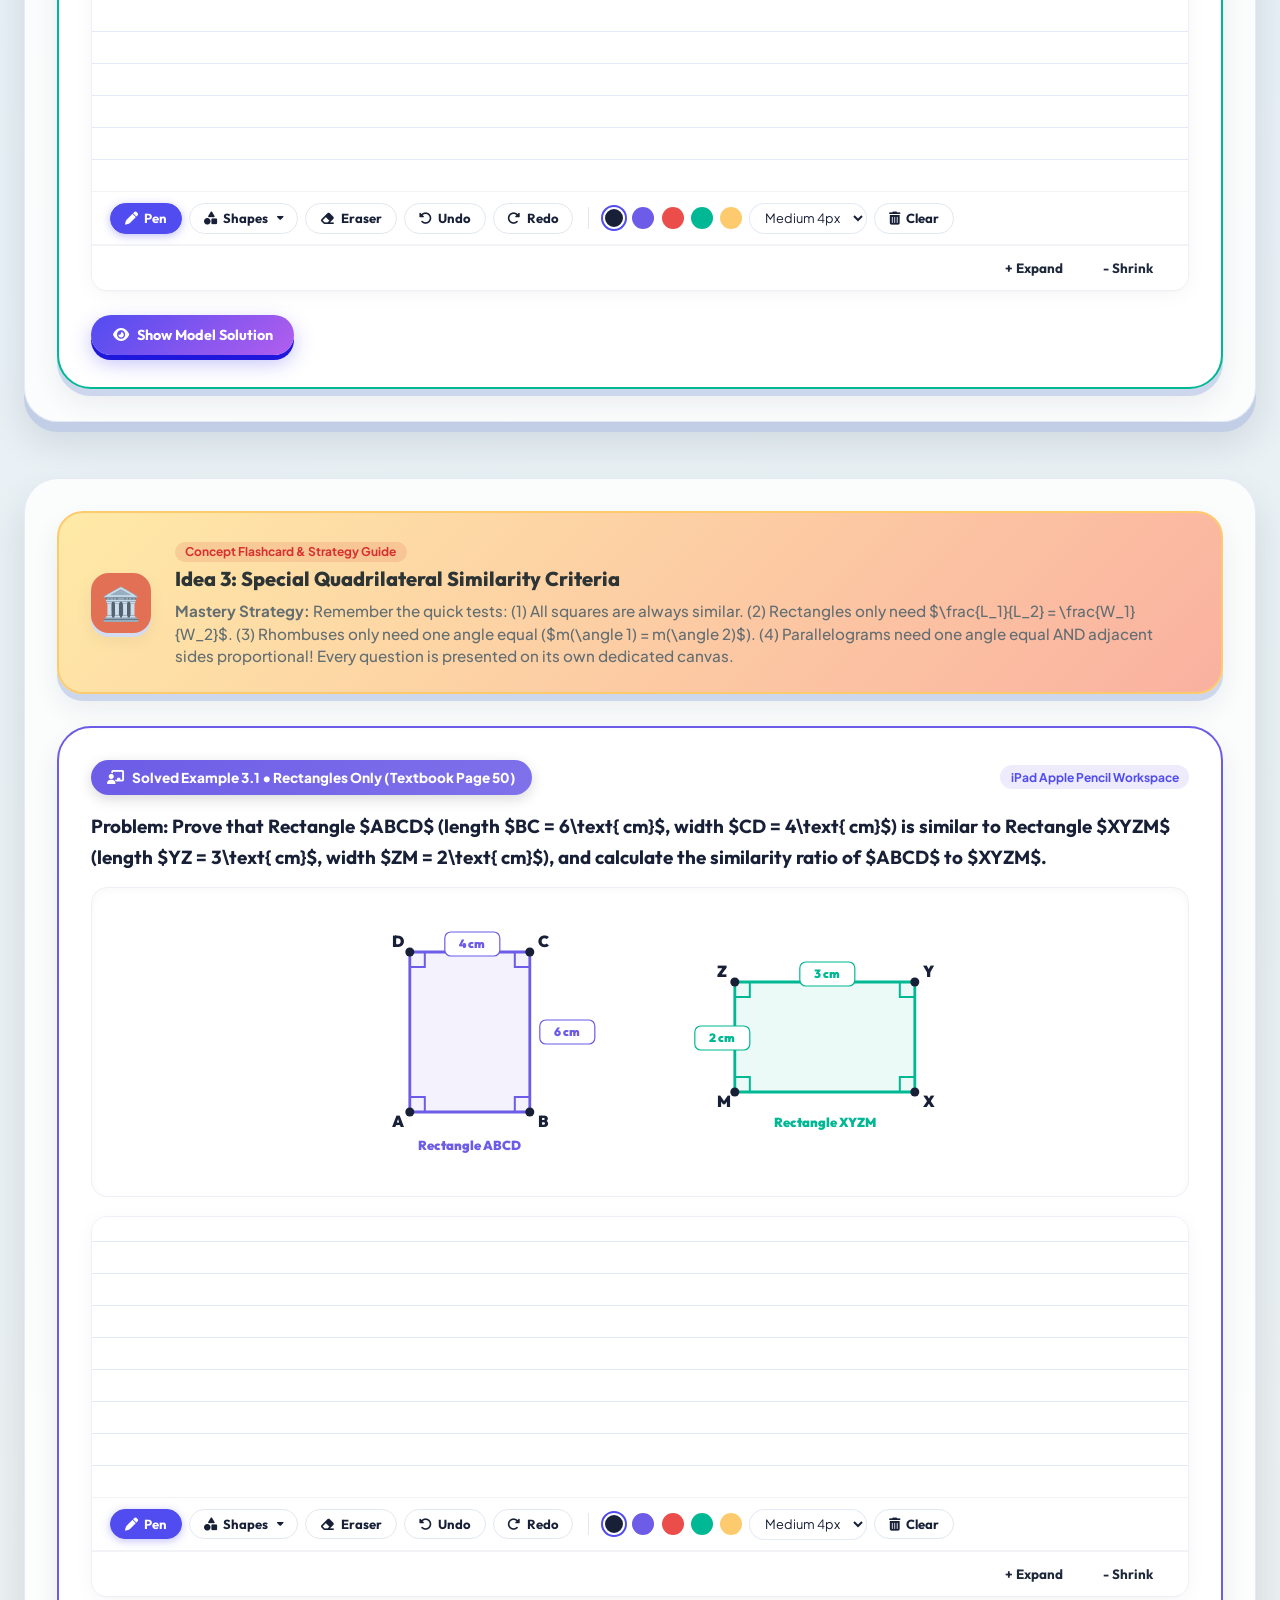
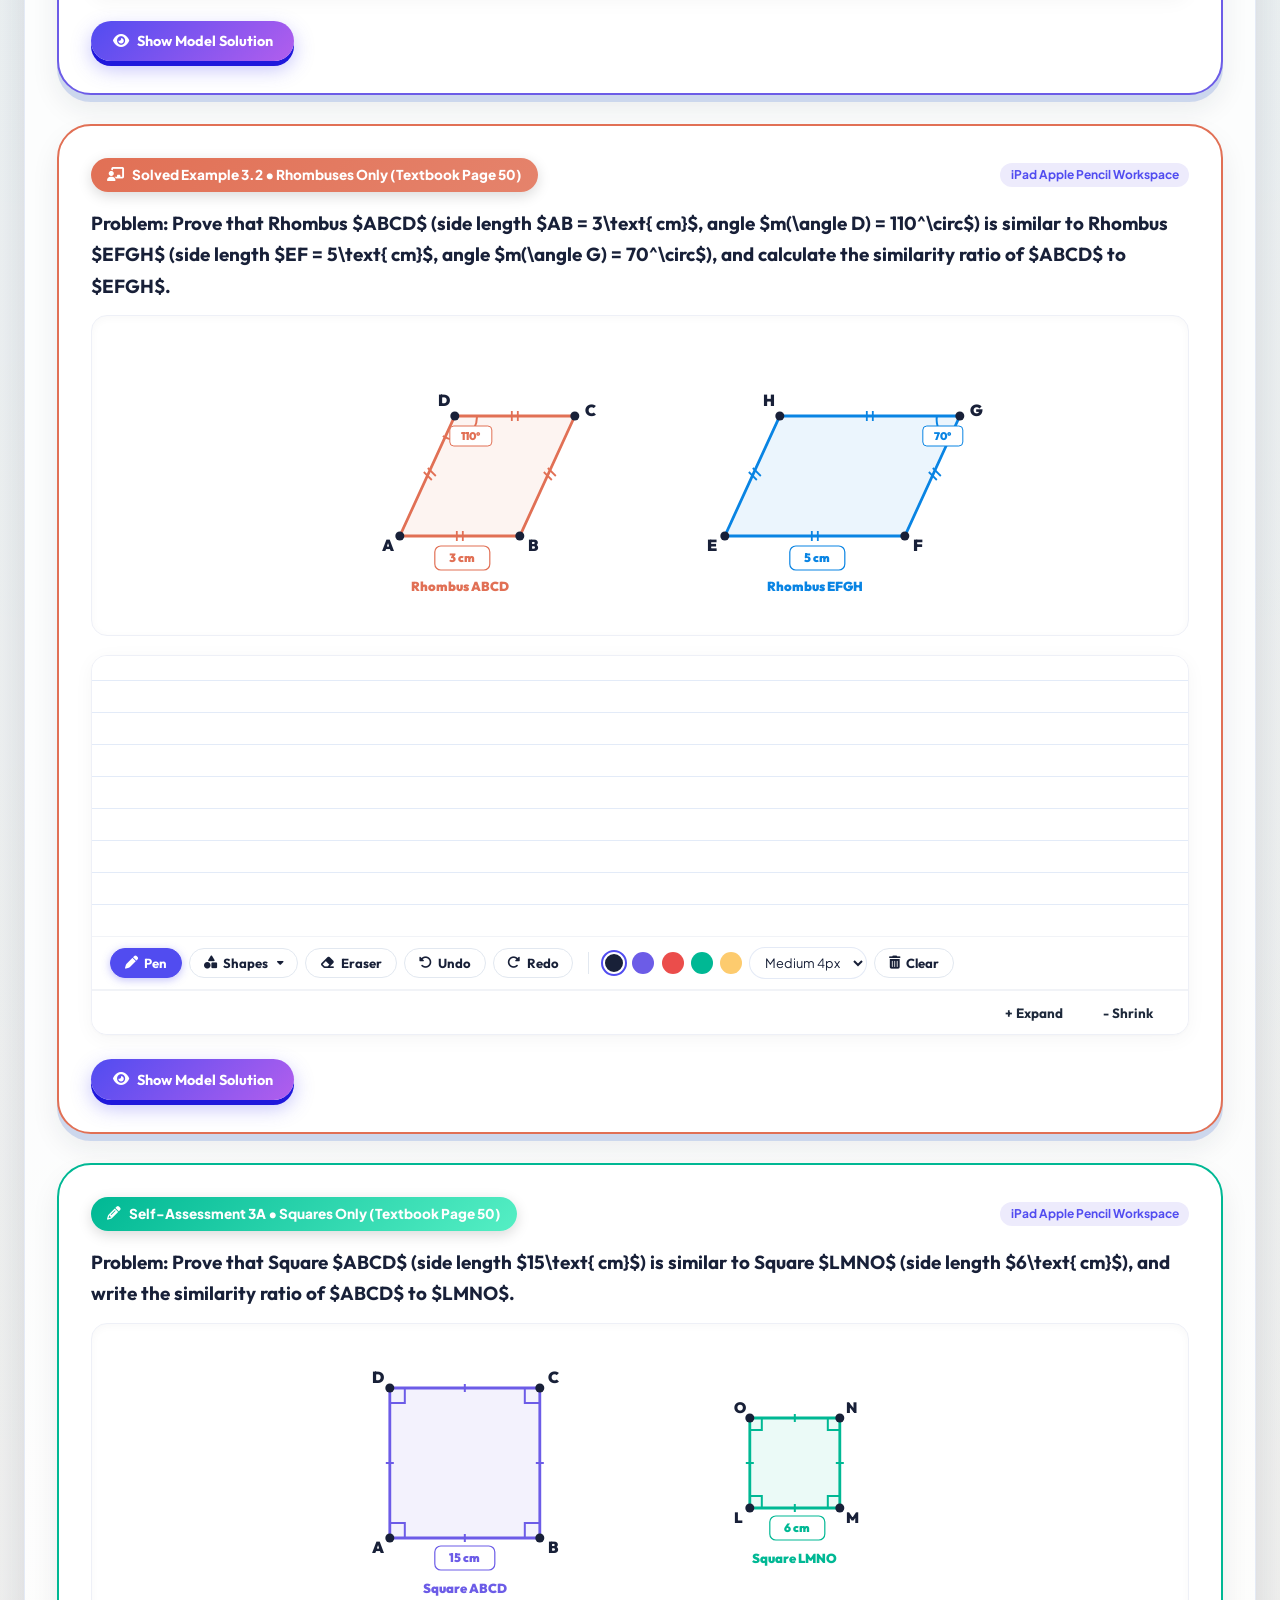
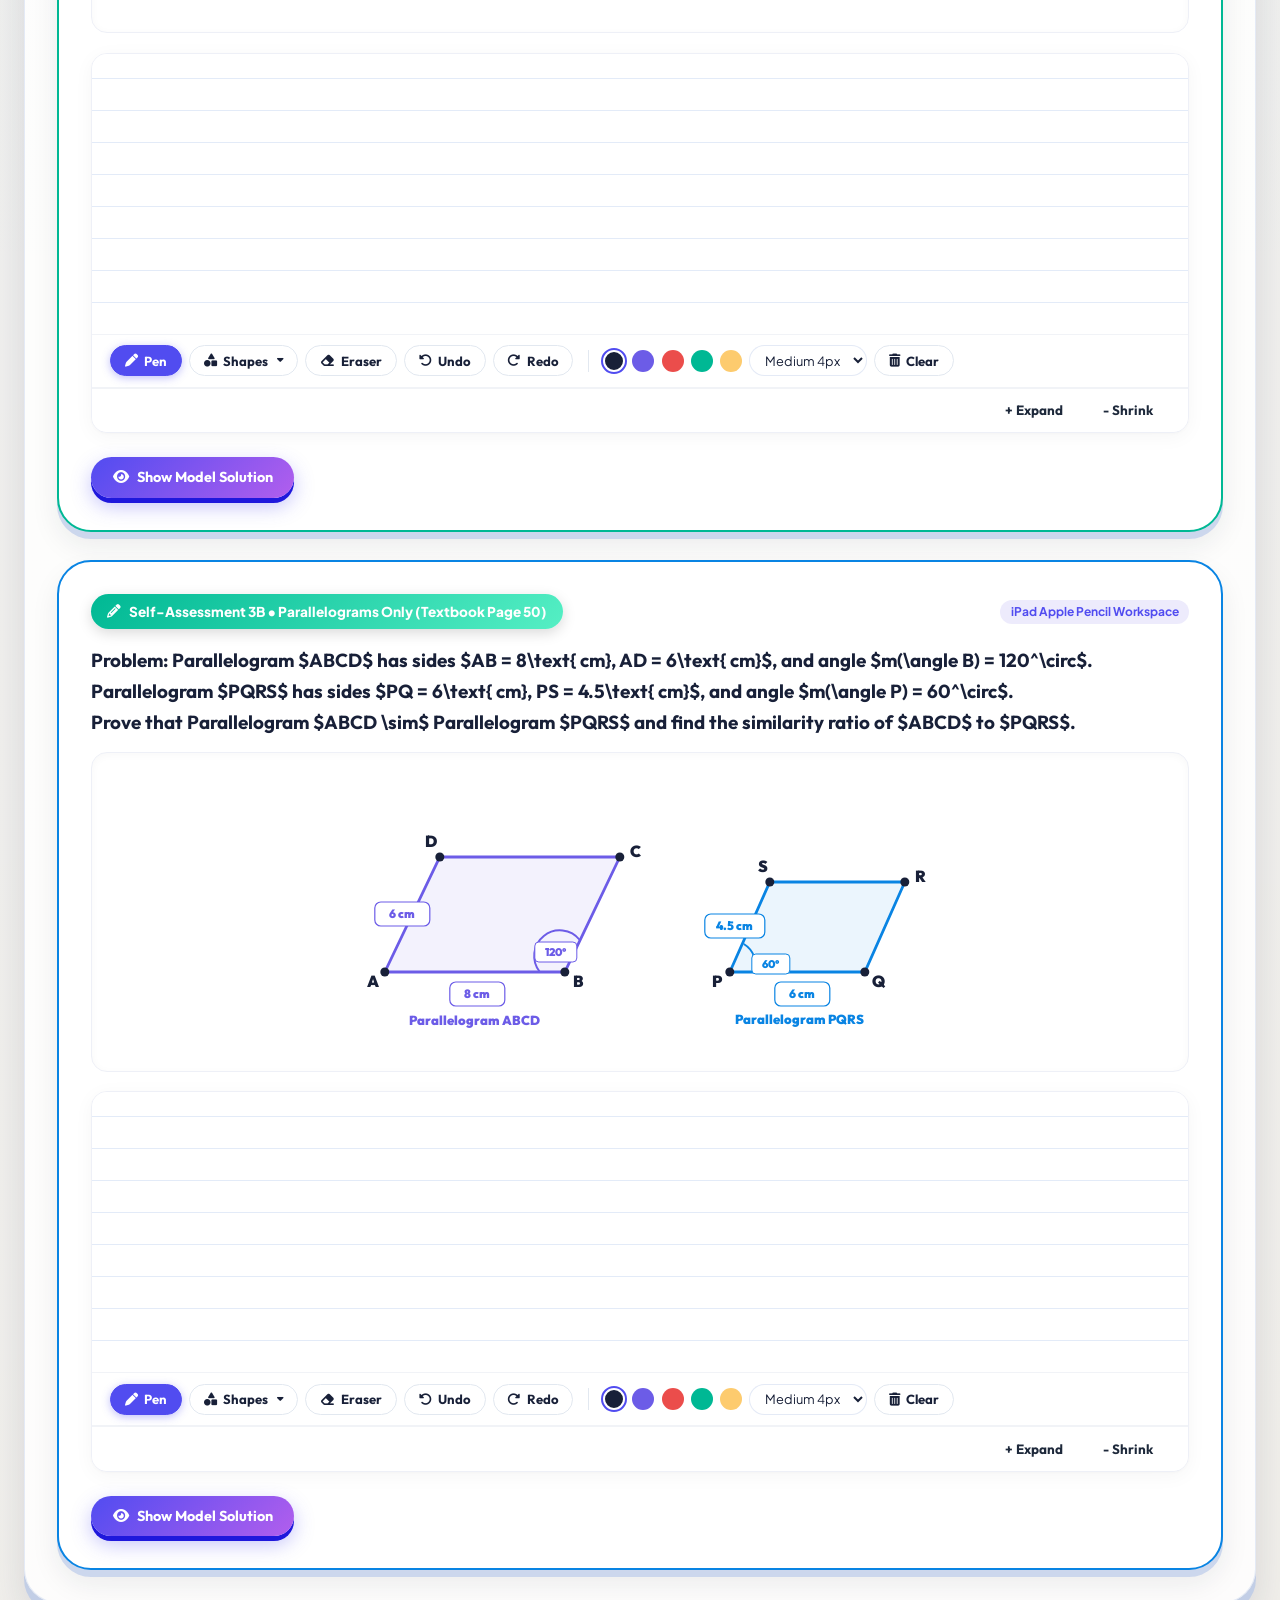
==== commit c97db368: "Add files via upload" ====
--- a/index.html
+++ b/index.html
@@ -471,7 +471,7 @@
       <div class="wb-dropdown-wrap">
         <button class="wb-dock-btn wb-dropdown-trigger" id="wbShapesTrigger" onclick="InfiniteWhiteboard.toggleShapesPopover(event)" title="Geometric Tools & Shapes">
           <i class="fa-solid fa-shapes" id="wbActiveShapeIcon"></i>
-          <i class="fa-solid fa-caret-up wb-dropdown-caret"></i>
+          <i class="fa-solid fa-caret-down wb-dropdown-caret"></i>
         </button>
         <div class="wb-popover-menu wb-shapes-popover" id="wbShapesPopover">
           <button class="wb-popover-btn" id="wbToolLine" onclick="InfiniteWhiteboard.setTool('line', this)" title="Straight Ruler Line (L)">
--- a/style.css
+++ b/style.css
@@ -1410,10 +1410,22 @@
 .toolbar-row {
   display: flex;
   align-items: center;
-  justify-content: space-between;
+  justify-content: flex-start;
   width: 100%;
-  gap: 0.75rem;
+  gap: 0.65rem;
   flex-wrap: wrap;
+}
+
+.ws-toolbar-divider {
+  width: 1px;
+  height: 22px;
+  background: #e2e8f0;
+  margin: 0 0.25rem;
+  flex-shrink: 0;
+}
+
+[data-theme="dark"] .ws-toolbar-divider {
+  background: rgba(255, 255, 255, 0.16);
 }
 
 .toolbar-group {
@@ -1458,6 +1470,98 @@
   background: hsla(38, 98%, 56%, 0.14);
   border-color: var(--accent-amber);
   color: hsl(38, 98%, 45%);
+}
+
+.tool-btn.btn-redo {
+  color: var(--text-main);
+}
+.tool-btn.btn-redo:hover {
+  background: hsla(186, 95%, 48%, 0.14);
+  border-color: var(--accent-cyan);
+  color: hsl(186, 95%, 35%);
+}
+
+/* Workspace Shapes Dropdown Popover */
+.ws-dropdown-wrap {
+  position: relative;
+  display: inline-flex;
+  align-items: center;
+}
+
+.ws-shapes-popover {
+  position: absolute;
+  bottom: calc(100% + 8px);
+  left: 0;
+  background: #ffffff;
+  border: 1px solid #cbd5e1;
+  border-radius: 12px;
+  box-shadow: 0 10px 25px rgba(0, 0, 0, 0.12), 0 2px 8px rgba(0, 0, 0, 0.06);
+  padding: 0.35rem;
+  display: none;
+  flex-direction: column;
+  gap: 0.25rem;
+  z-index: 100;
+  min-width: 140px;
+  animation: wsPopFadeIn 0.18s ease-out;
+}
+
+[data-theme="dark"] .ws-shapes-popover {
+  background: #182240;
+  border-color: rgba(255, 255, 255, 0.15);
+  box-shadow: 0 10px 25px rgba(0, 0, 0, 0.45);
+}
+
+@keyframes wsPopFadeIn {
+  from {
+    opacity: 0;
+    transform: translateY(6px);
+  }
+  to {
+    opacity: 1;
+    transform: translateY(0);
+  }
+}
+
+.ws-shapes-popover.open {
+  display: flex;
+}
+
+.ws-popover-item {
+  padding: 0.4rem 0.75rem;
+  border-radius: 8px;
+  border: none;
+  background: transparent;
+  color: var(--text-main);
+  font-family: var(--font-heading);
+  font-size: 0.82rem;
+  font-weight: 600;
+  cursor: pointer;
+  display: flex;
+  align-items: center;
+  gap: 0.5rem;
+  width: 100%;
+  text-align: left;
+  transition: all 0.15s ease;
+}
+
+.ws-popover-item:hover {
+  background: rgba(108, 92, 231, 0.1);
+  color: var(--primary);
+}
+
+.ws-popover-item.active {
+  background: var(--primary);
+  color: #ffffff;
+}
+
+.ws-caret {
+  font-size: 0.65rem;
+  margin-left: 2px;
+  transition: transform 0.2s ease;
+}
+
+.ws-dropdown-wrap.open .ws-caret {
+  transform: rotate(180deg);
 }
 
 .tool-btn.btn-export-board {
@@ -1612,8 +1716,8 @@
 .workspace-resize-bar {
   display: flex;
   align-items: center;
-  justify-content: space-between;
-  padding: 0.55rem 1.15rem;
+  justify-content: flex-end;
+  padding: 0.45rem 1.15rem;
   background: #ffffff;
   border-top: 1px solid #f1f3f7;
   user-select: none !important;
@@ -1621,19 +1725,7 @@
 }
 
 .resize-drag-indicator {
-  display: inline-flex;
-  align-items: center;
-  gap: 0.5rem;
-  font-family: var(--font-heading);
-  font-size: 0.8rem;
-  font-weight: 600;
-  color: #64748b;
-  cursor: ns-resize;
-}
-
-.resize-drag-indicator i {
-  color: var(--primary);
-  font-size: 0.82rem;
+  display: none !important;
 }
 
 .workspace-size-btns {
@@ -2320,10 +2412,11 @@
   text-decoration: underline;
 }
 
-/* Floating Bottom Control Dock (Consolidated, Centered & Liberated) */
+/* Floating Top Control Dock (Consolidated, Centered & Liberated) */
 .wb-floating-dock {
   position: absolute;
-  bottom: 18px;
+  top: 18px;
+  bottom: auto;
   left: 50%;
   transform: translateX(-50%);
   display: flex;
@@ -2340,7 +2433,7 @@
   pointer-events: auto;
   transition: transform 0.2s ease, opacity 0.2s ease;
   max-width: 98vw;
-  overflow-x: auto;
+  overflow: visible;
   scrollbar-width: none;
 }
 
@@ -2445,12 +2538,13 @@
   pointer-events: none;
 }
 
-/* Popover Panels */
+/* Popover Panels (Opens Downward from Top Dock) */
 .wb-popover-menu {
   position: absolute;
-  bottom: calc(100% + 10px);
+  top: calc(100% + 10px);
+  bottom: auto;
   left: 50%;
-  transform: translateX(-50%) translateY(6px) scale(0.95);
+  transform: translateX(-50%) translateY(-6px) scale(0.95);
   background: rgba(18, 24, 38, 0.95);
   backdrop-filter: blur(20px);
   -webkit-backdrop-filter: blur(20px);
@@ -2469,12 +2563,13 @@
 .wb-popover-menu::after {
   content: '';
   position: absolute;
-  top: 100%;
+  bottom: 100%;
+  top: auto;
   left: 50%;
   transform: translateX(-50%);
   border-width: 6px;
   border-style: solid;
-  border-color: rgba(18, 24, 38, 0.95) transparent transparent transparent;
+  border-color: transparent transparent rgba(18, 24, 38, 0.95) transparent;
 }
 
 .wb-popover-menu.open {
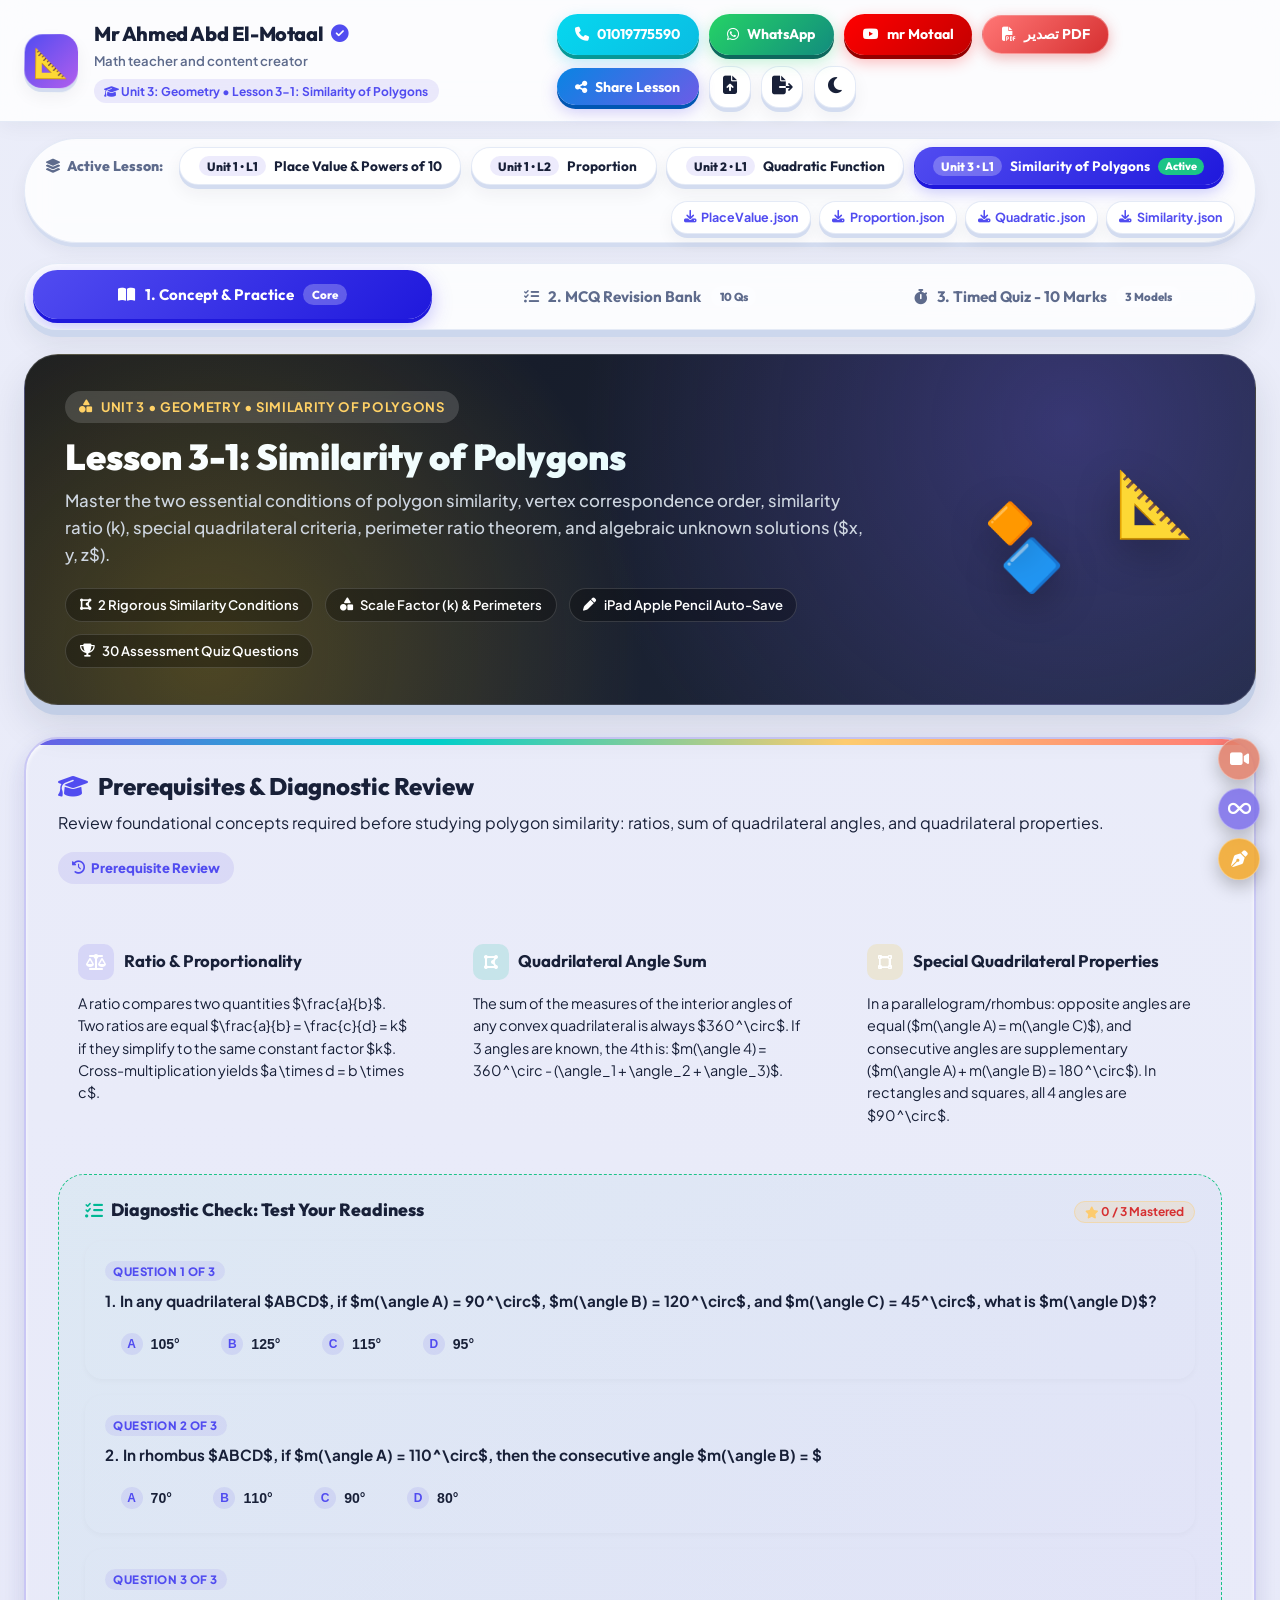
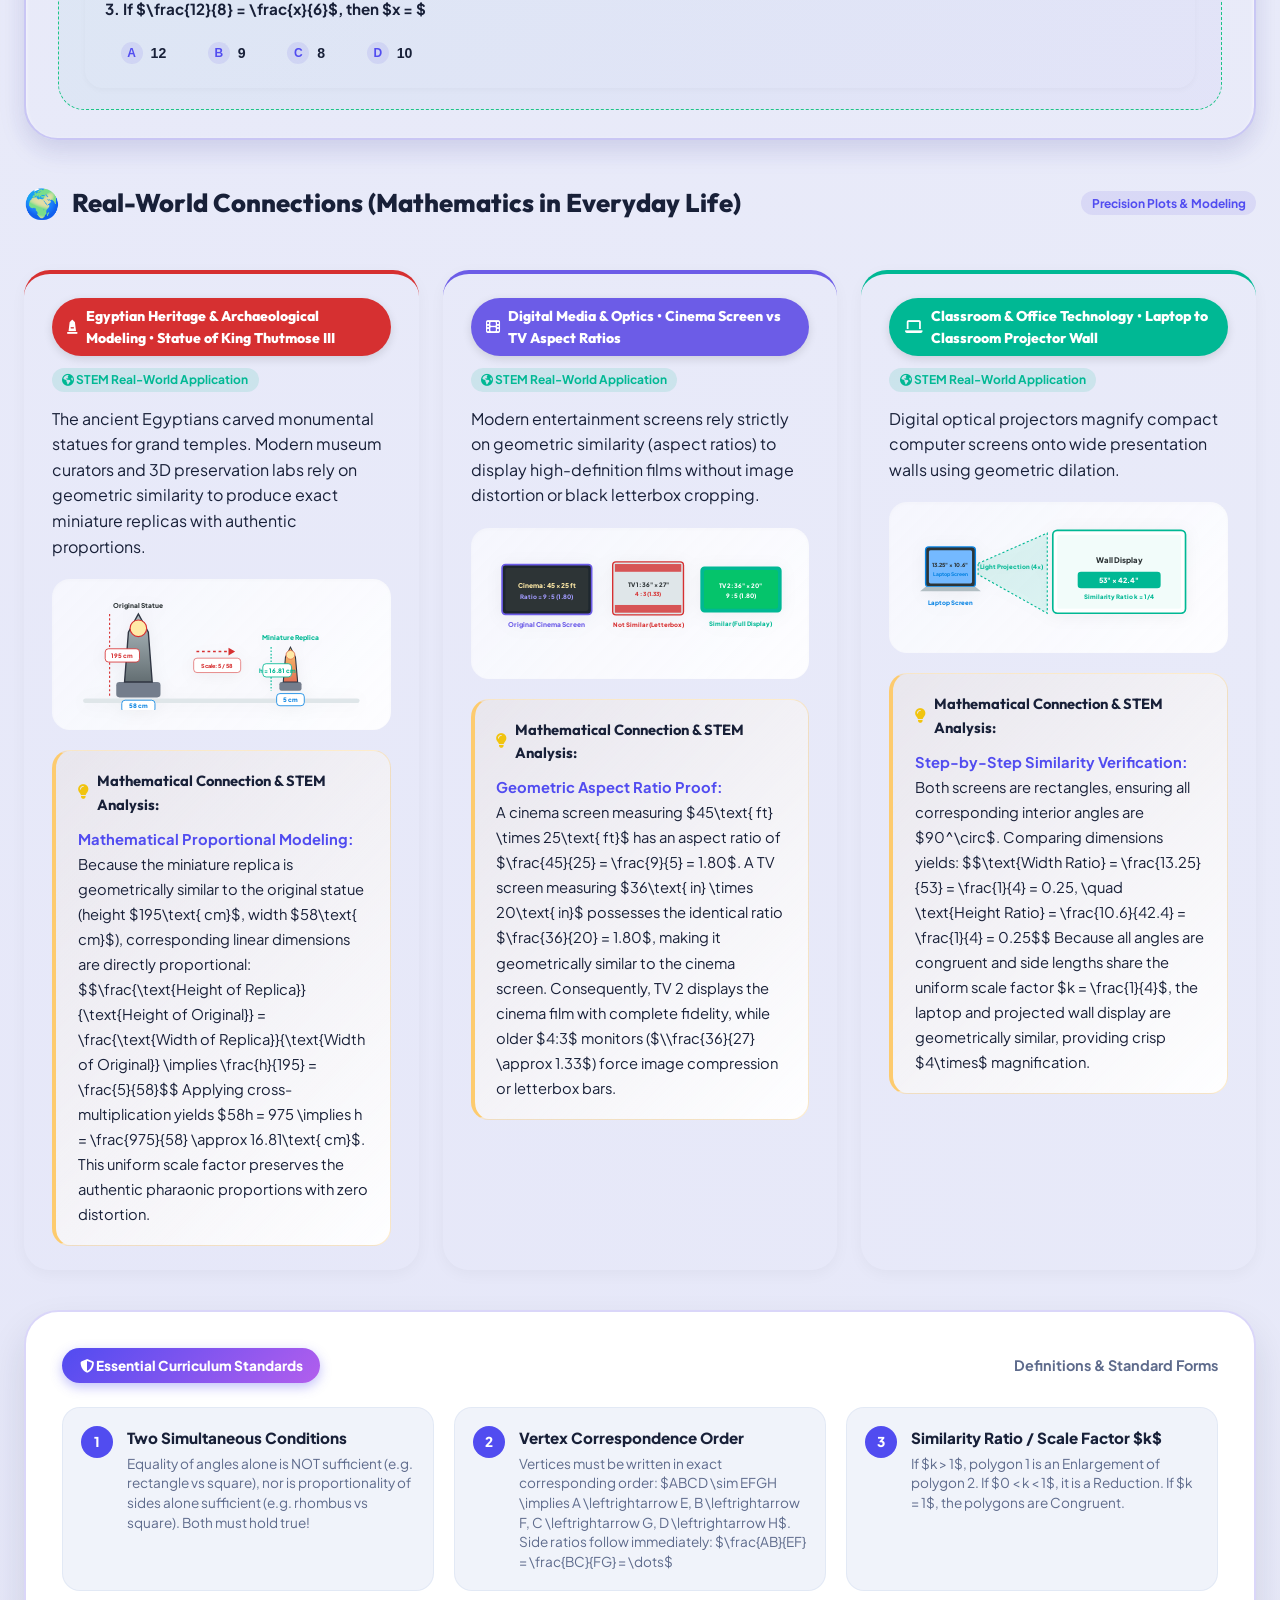
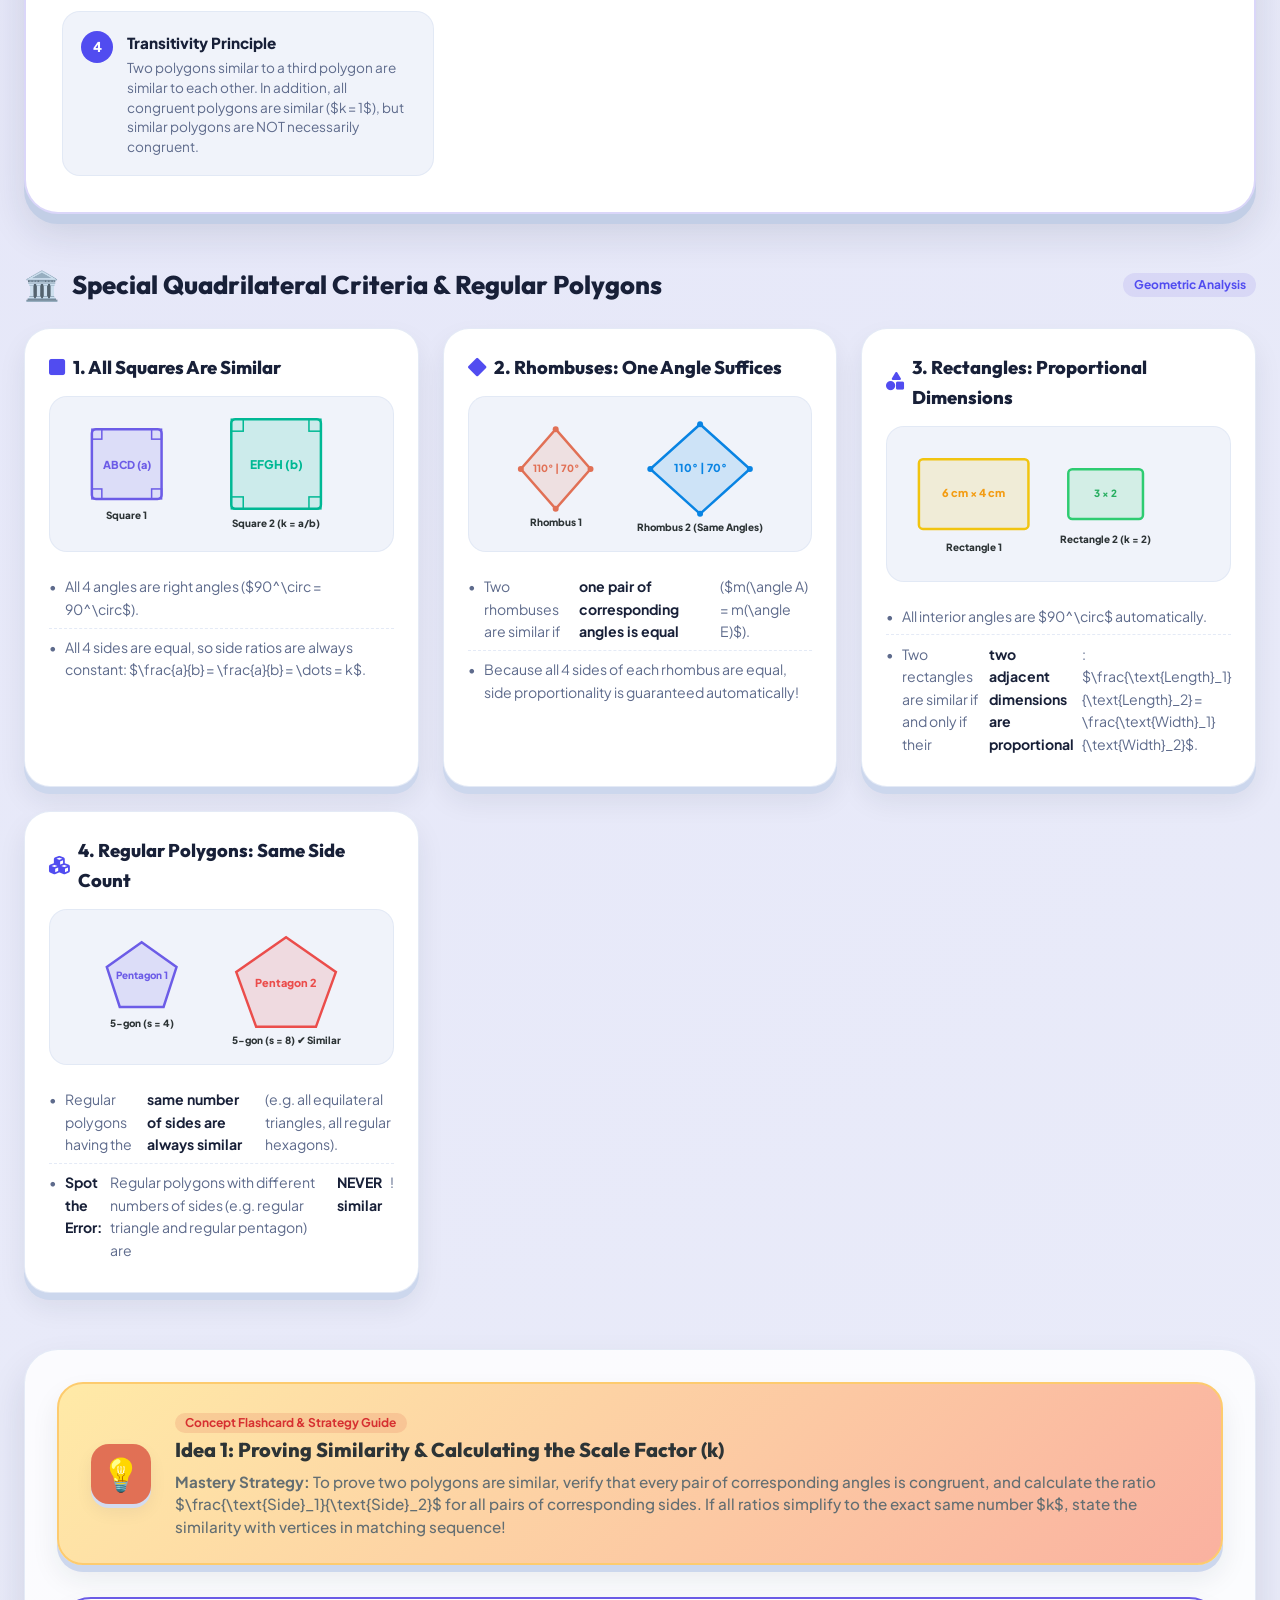
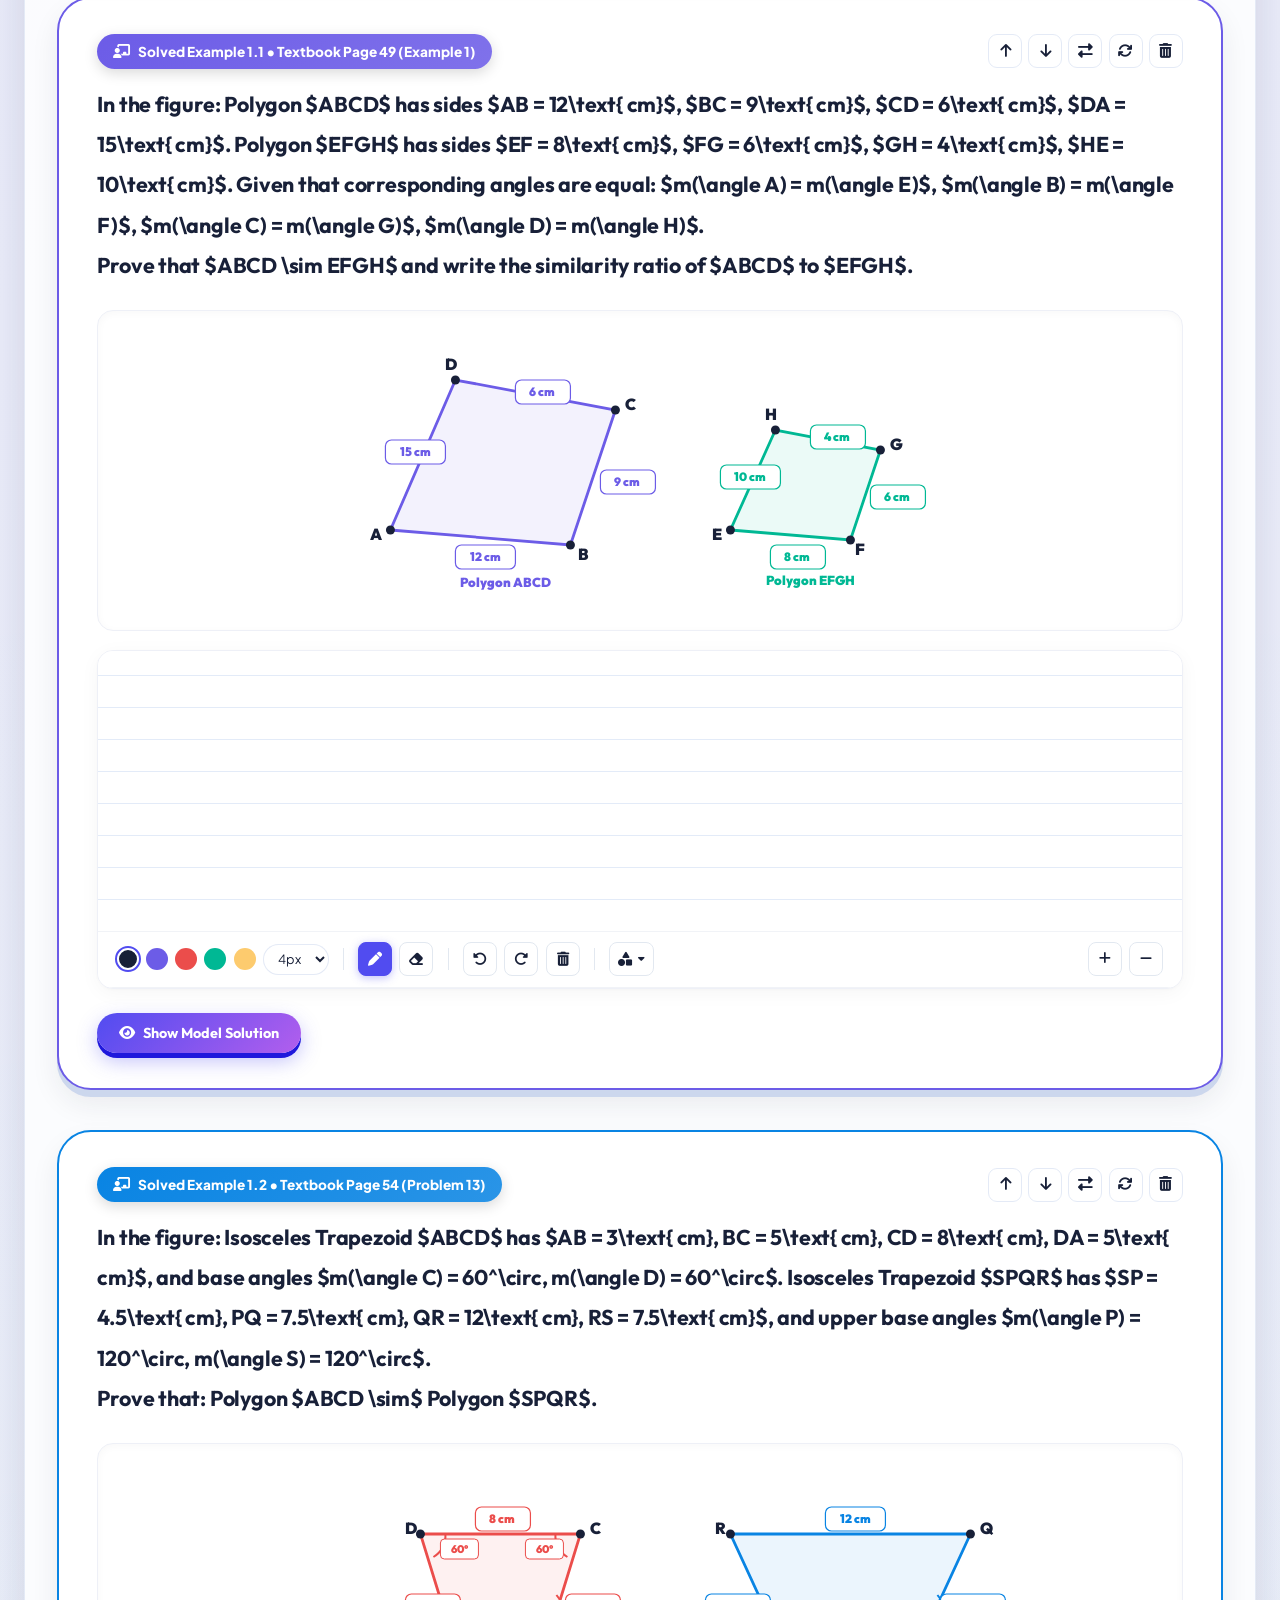
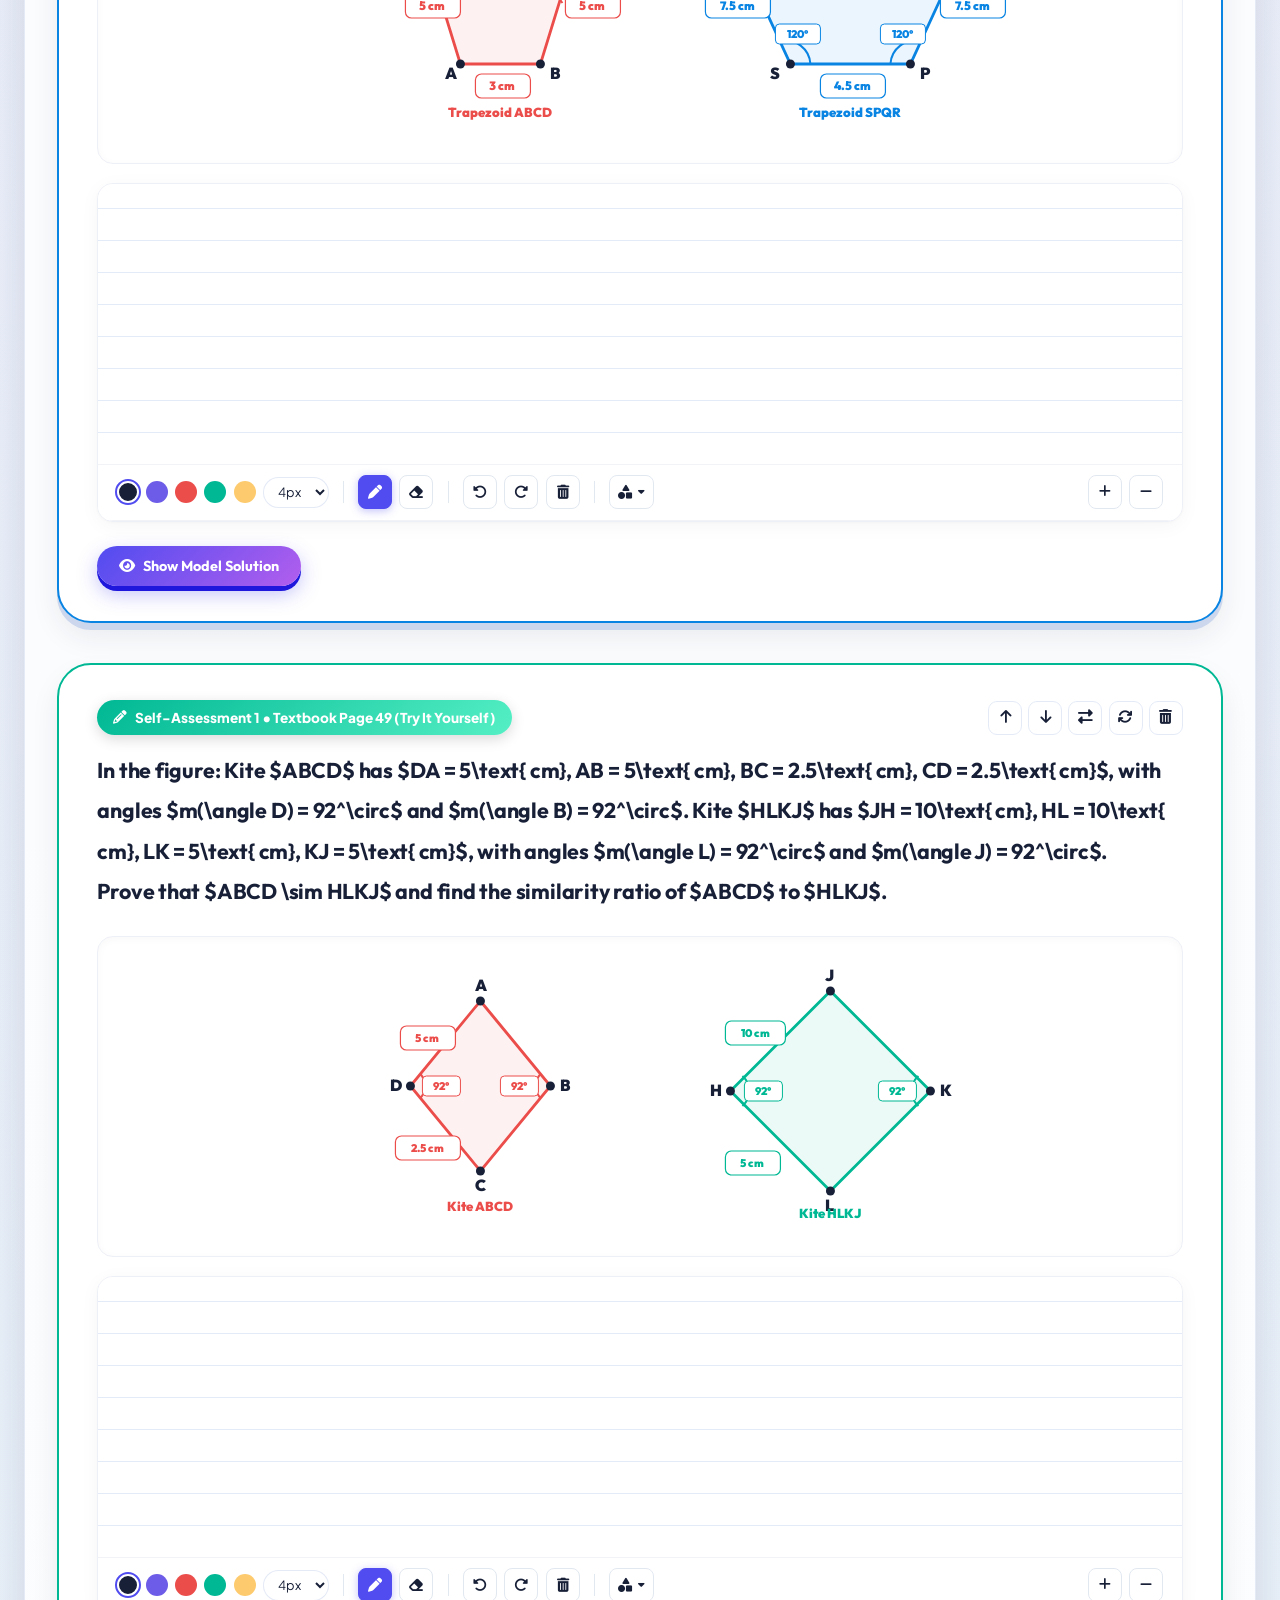
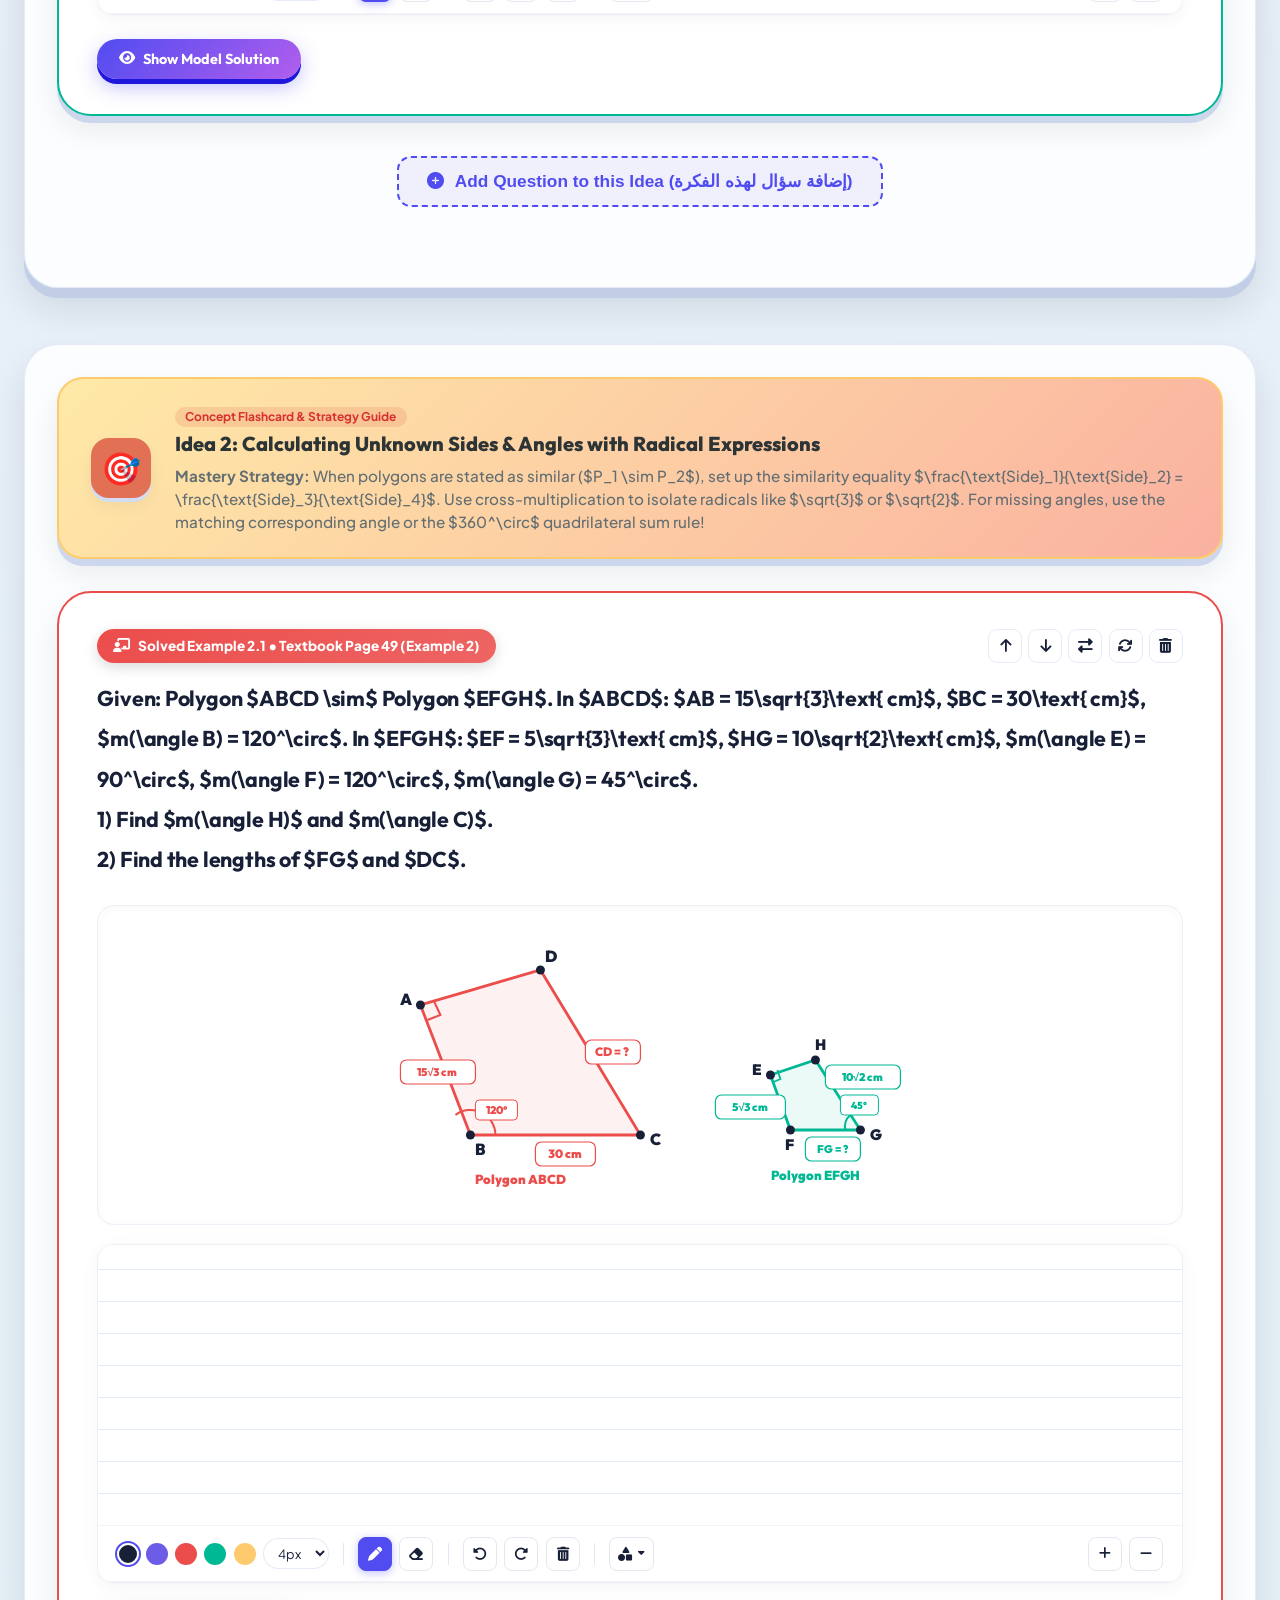
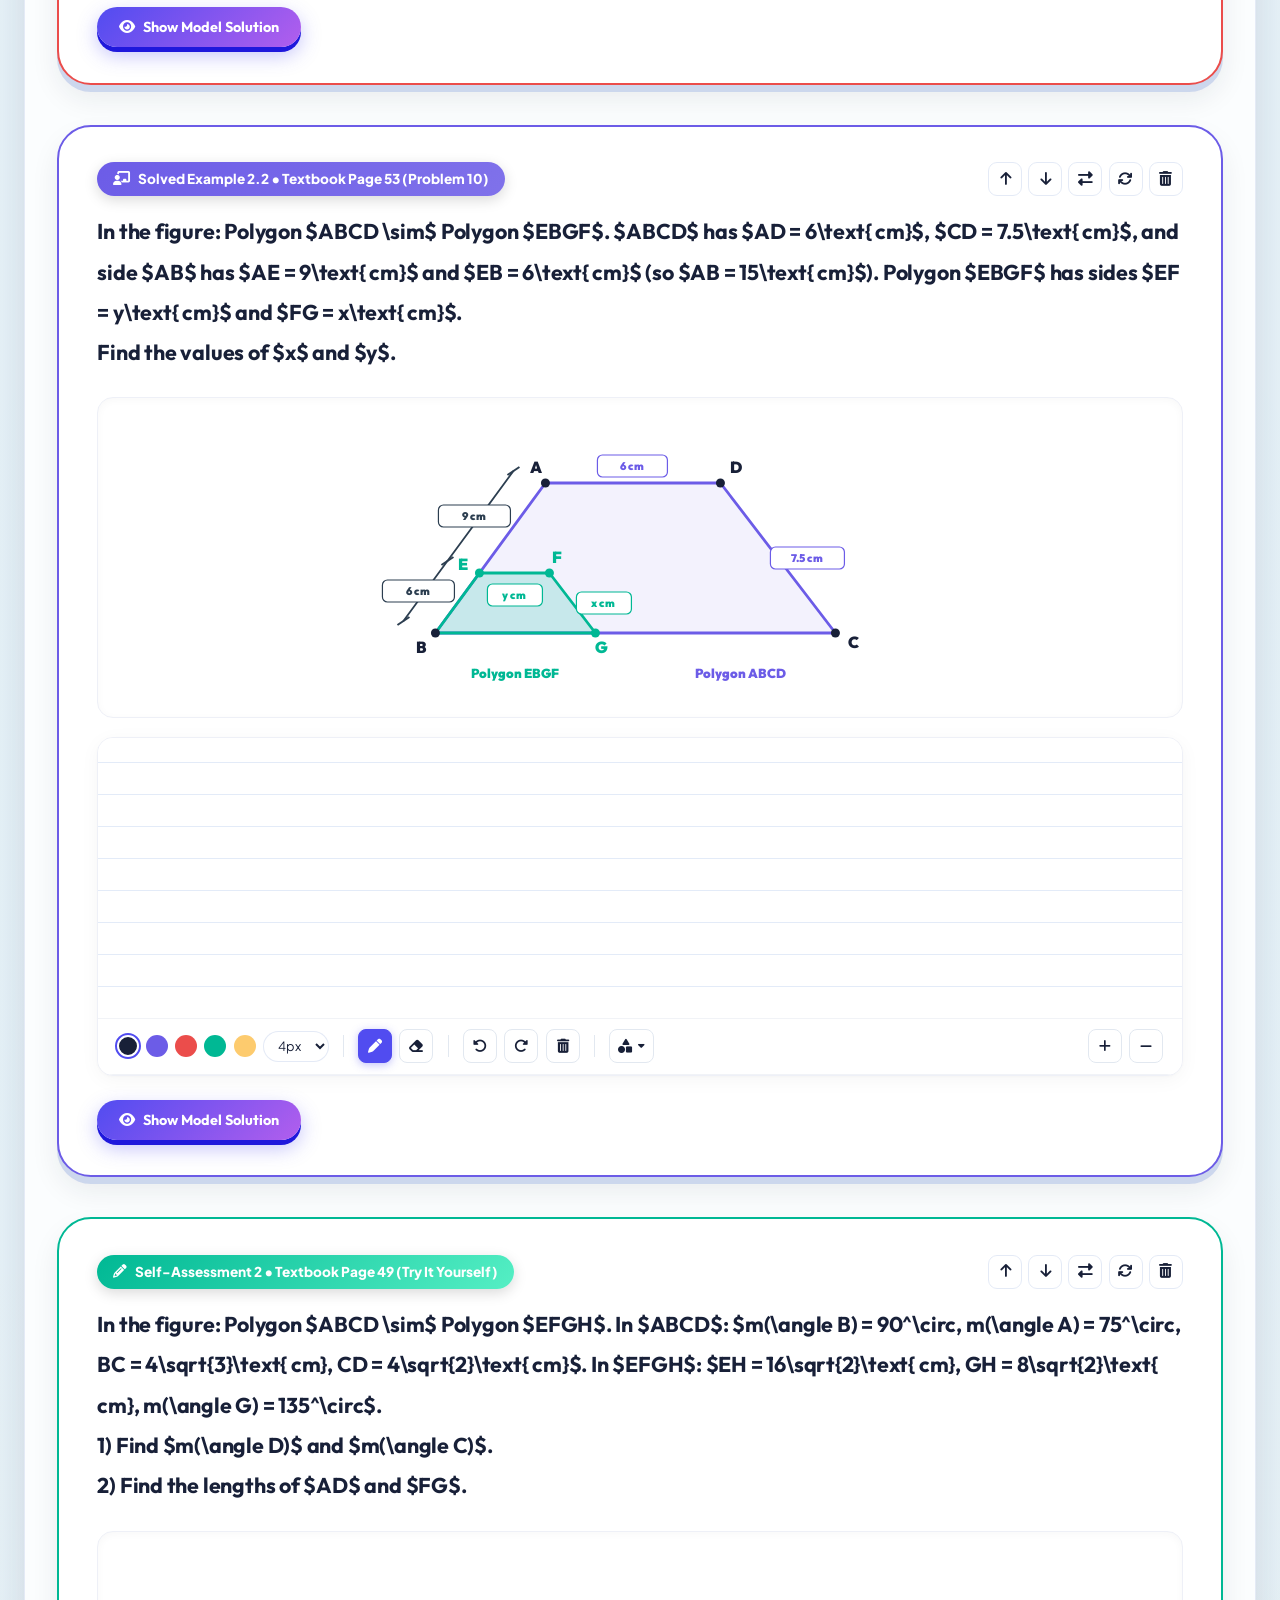
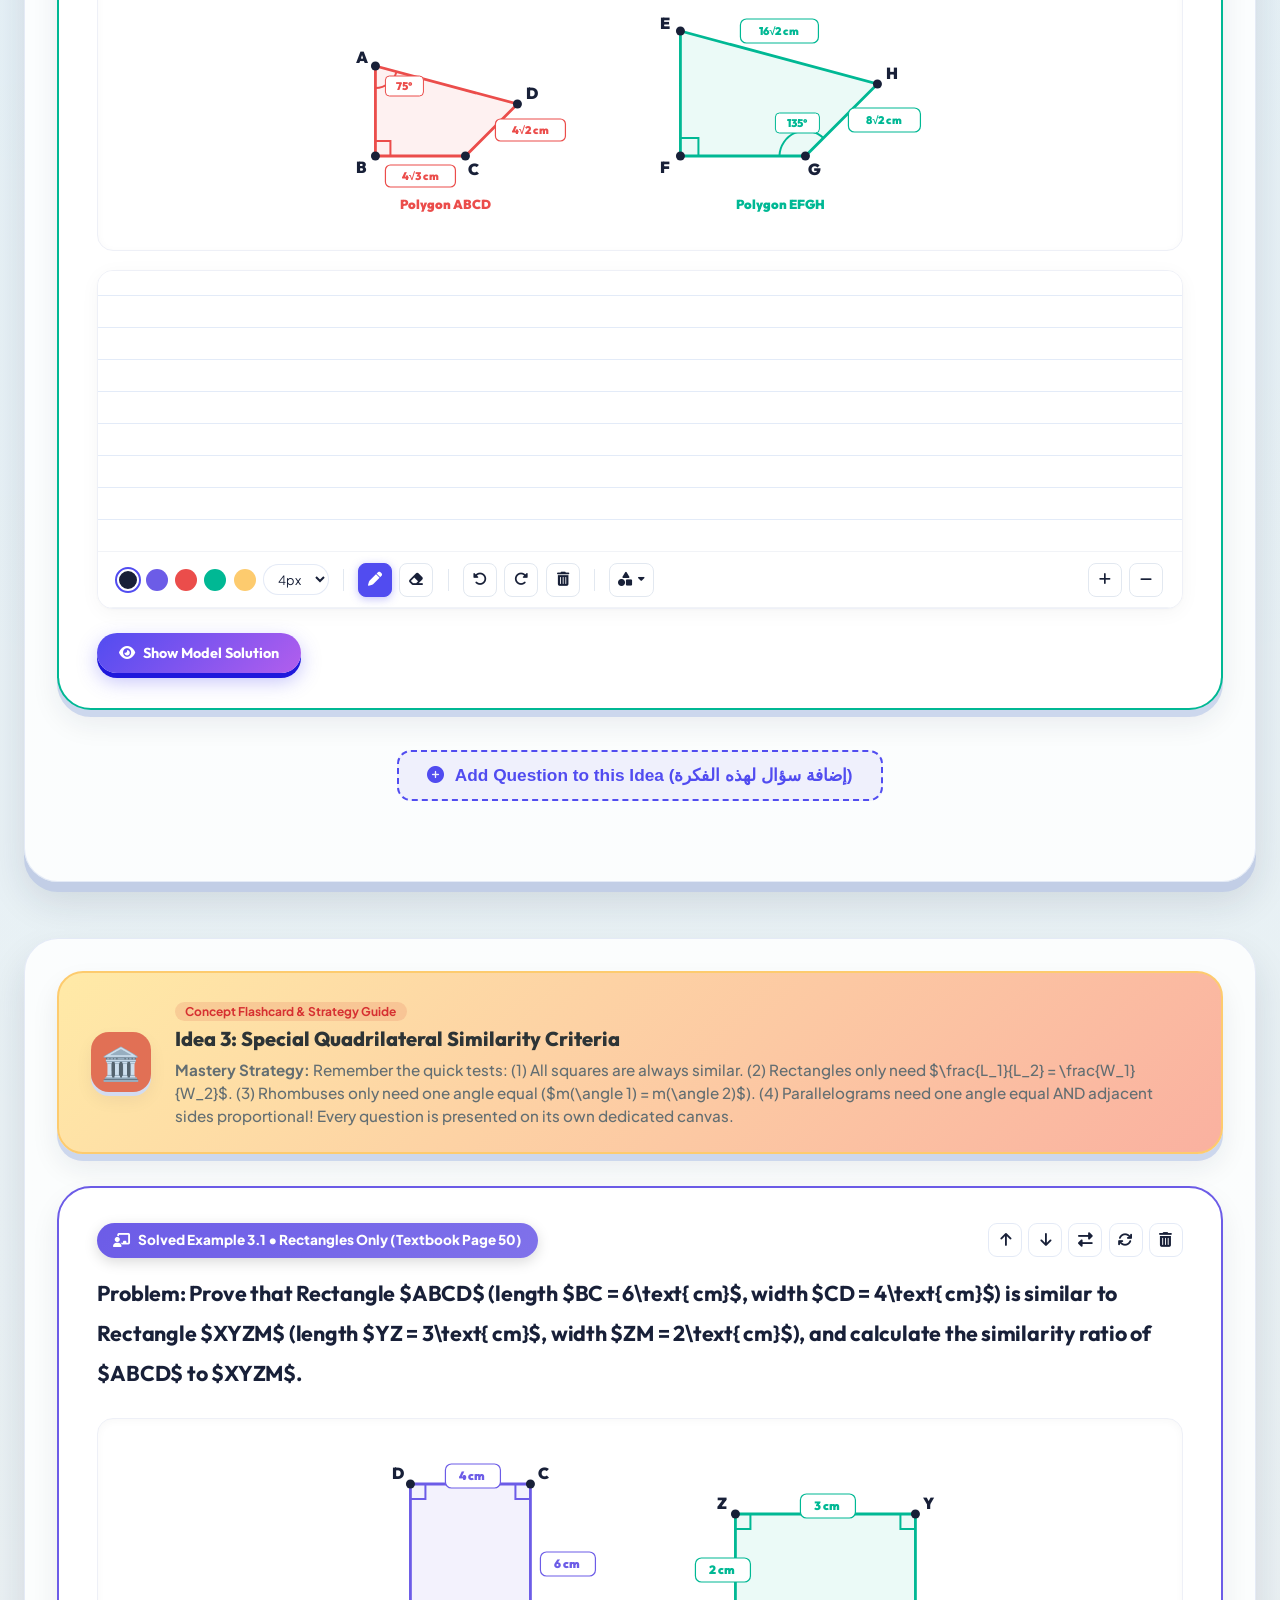
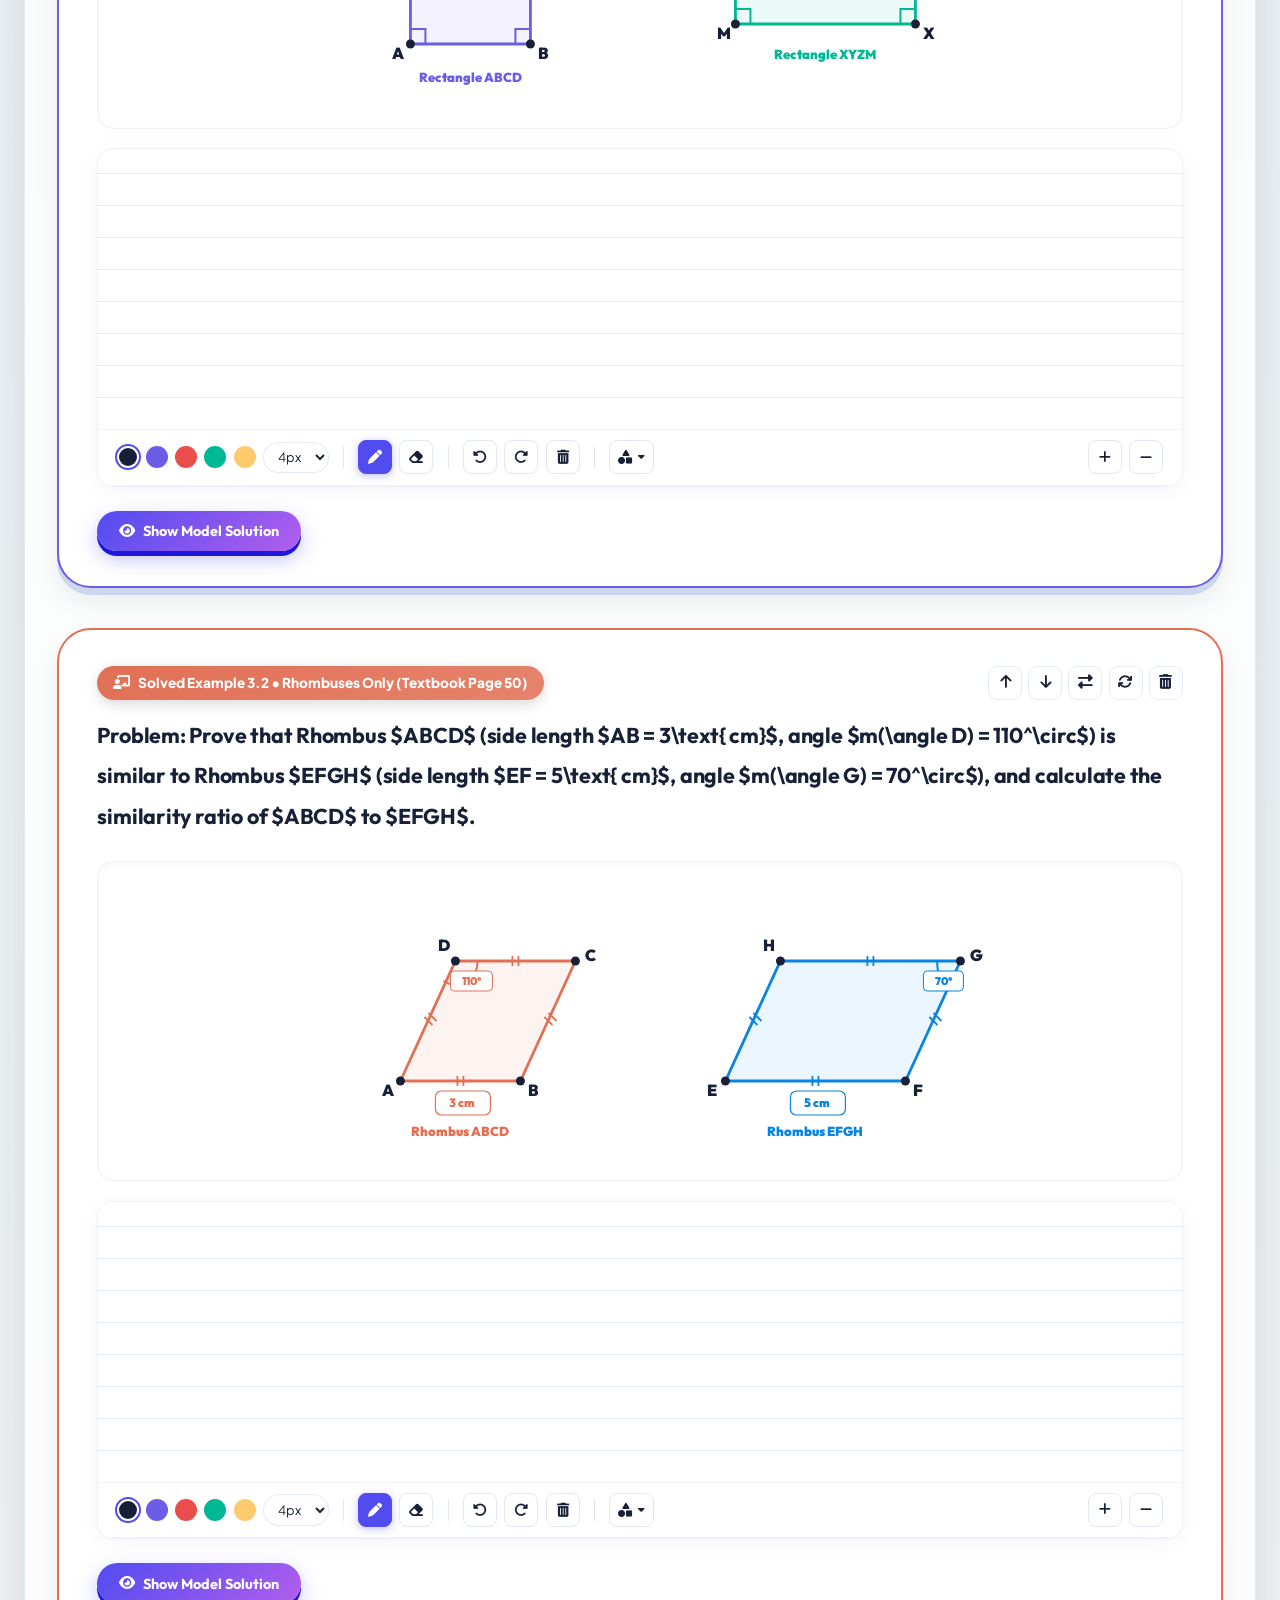
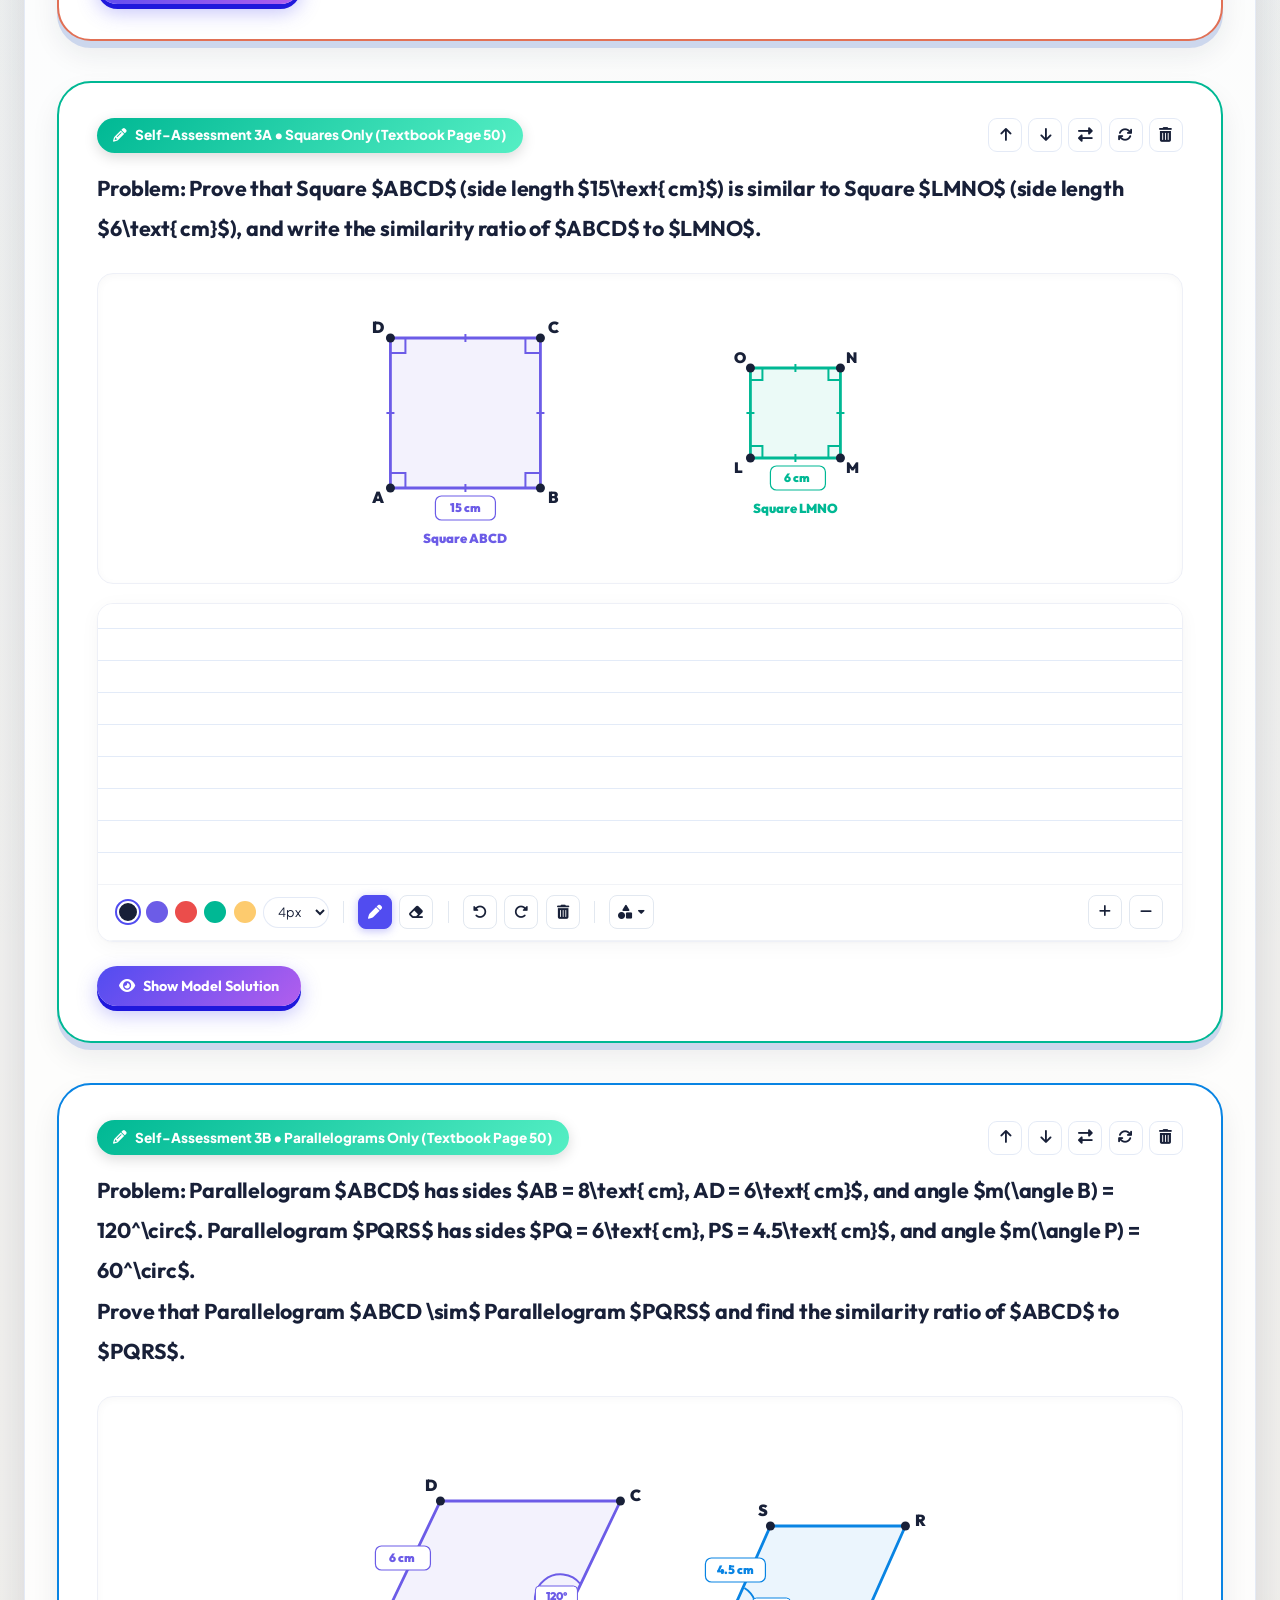
==== commit 3c6cc41b: "Add files via upload" ====
--- a/index.html
+++ b/index.html
@@ -118,21 +118,28 @@
     <div class="lesson-switcher-inner">
       <span class="switcher-label"><i class="fa-solid fa-layer-group"></i> Active Lesson:</span>
       <div class="lesson-pills-wrap">
+        <button class="lesson-pill-btn active" id="btnLessonPlaceValue" onclick="loadLesson('place_value')">
+          <span class="pill-num">Unit 1 • L1</span>
+          <span>Place Value & Powers of 10</span>
+          <span class="mini-tag">Active</span>
+        </button>
         <button class="lesson-pill-btn" id="btnLessonProportion" onclick="loadLesson('proportion')">
-          <span class="pill-num">Unit 1 • L1</span>
+          <span class="pill-num">Unit 1 • L2</span>
           <span>Proportion</span>
         </button>
         <button class="lesson-pill-btn" id="btnLessonQuadratic" onclick="loadLesson('quadratic')">
           <span class="pill-num">Unit 2 • L1</span>
           <span>Quadratic Function</span>
         </button>
-        <button class="lesson-pill-btn active" id="btnLessonSimilarity" onclick="loadLesson('similarity')">
+        <button class="lesson-pill-btn" id="btnLessonSimilarity" onclick="loadLesson('similarity')">
           <span class="pill-num">Unit 3 • L1</span>
           <span>Similarity of Polygons</span>
-          <span class="mini-tag">Active</span>
         </button>
       </div>
       <div style="margin-left:auto; display:flex; gap:0.5rem; align-items:center;">
+        <a href="lesson_place_value.json" download class="mini-json-link" title="Download Place Value JSON">
+          <i class="fa-solid fa-download"></i> PlaceValue.json
+        </a>
         <a href="lesson_proportion.json" download class="mini-json-link" title="Download Proportion JSON">
           <i class="fa-solid fa-download"></i> Proportion.json
         </a>
@@ -773,6 +780,7 @@
   </footer>
 
   <!-- Mathematics Lessons Data Modules (All Units for Mr Ahmed Master Platform) -->
+  <script src="place_value_data.js"></script>
   <script src="proportion_data.js?v=20260909_3"></script>
   <script src="quadratic_data.js?v=20260909_3"></script>
   <script src="similarity_data.js?v=20260909_3"></script>
--- a/style.css
+++ b/style.css
@@ -1112,8 +1112,8 @@
 .step-row {
   display: flex;
   align-items: flex-start;
-  gap: 0.85rem;
-  margin-bottom: 0.85rem;
+  gap: 1.15rem;
+  margin-bottom: 1.25rem;
 }
 .step-row:last-child {
   margin-bottom: 0;
@@ -1122,30 +1122,31 @@
 .step-num-pill {
   background: var(--primary);
   color: #ffffff;
-  font-size: 0.75rem;
+  font-size: 0.88rem;
   font-weight: 800;
-  padding: 0.2rem 0.6rem;
+  padding: 0.32rem 0.85rem;
   border-radius: var(--radius-pill);
   flex-shrink: 0;
   margin-top: 0.2rem;
 }
 
 .step-body {
-  font-size: 0.95rem;
+  font-size: 1.18rem;
   color: var(--text-main);
-  line-height: 1.5;
+  line-height: 1.8;
 }
 
 .final-answer-badge {
   display: inline-block;
   background: rgba(0, 184, 148, 0.15);
-  border: 1px solid var(--accent-mint);
+  border: 1.5px solid var(--accent-mint);
   color: var(--accent-mint);
-  padding: 0.4rem 0.9rem;
+  padding: 0.65rem 1.3rem;
   border-radius: var(--radius-pill);
   font-weight: 800;
-  font-size: 0.92rem;
-  margin-top: 0.75rem;
+  font-size: 1.15rem;
+  margin-top: 1.2rem;
+  line-height: 1.6;
 }
 
 /* ==========================================================================
@@ -1156,12 +1157,244 @@
   border: 2px solid var(--accent-amber);
   border-radius: var(--radius-xl);
   box-shadow: var(--shadow-3d-md);
-  padding: 2rem;
-  margin-top: 2rem;
+  padding: 2.2rem 2.4rem;
+  margin-top: 2.8rem;
+  margin-bottom: 2.5rem;
+  transition: all 0.35s cubic-bezier(0.4, 0, 0.2, 1);
   -webkit-user-select: none !important;
   -webkit-touch-callout: none !important;
   user-select: none !important;
   -webkit-user-drag: none !important;
+}
+
+/* Sub-items inside question prompts for visual breathing room */
+.q-sub-item {
+  display: block;
+  margin: 0.9rem 0;
+  padding: 0.75rem 1.15rem;
+  background: rgba(108, 92, 231, 0.05);
+  border-left: 3.5px solid var(--primary);
+  border-radius: 8px;
+  line-height: 1.85;
+  font-size: 1.22rem;
+}
+
+/* Question Action Buttons: Reorder ⬆️ ⬇️, Swap ⇄, Regenerate 🔄 & Delete 🗑️ */
+.card-action-bar {
+  display: flex;
+  align-items: center;
+  gap: 0.38rem;
+  margin-left: auto;
+  flex-wrap: wrap;
+}
+
+.card-tool-btn {
+  width: 34px;
+  height: 34px;
+  border-radius: 9px;
+  border: 1.5px solid var(--border-light);
+  background: var(--bg-card);
+  color: var(--text-secondary);
+  display: inline-flex;
+  align-items: center;
+  justify-content: center;
+  cursor: pointer;
+  transition: all 0.2s cubic-bezier(0.4, 0, 0.2, 1);
+  font-size: 0.92rem;
+}
+
+.card-tool-btn:hover {
+  transform: translateY(-2px);
+  box-shadow: 0 4px 12px rgba(0, 0, 0, 0.12);
+}
+
+.card-tool-btn.move-up-btn:hover,
+.card-tool-btn.move-down-btn:hover {
+  color: #0984e3;
+  border-color: #0984e3;
+  background: rgba(9, 132, 227, 0.12);
+}
+
+.card-tool-btn.swap-btn:hover {
+  color: #6c5ce7;
+  border-color: #6c5ce7;
+  background: rgba(108, 92, 231, 0.12);
+}
+
+.card-tool-btn.regen-btn:hover {
+  color: #00b894;
+  border-color: #00b894;
+  background: rgba(0, 184, 148, 0.12);
+}
+
+.card-tool-btn.delete-btn:hover {
+  color: #d63031;
+  border-color: #d63031;
+  background: rgba(214, 48, 49, 0.12);
+}
+
+/* Card Swapped Glow / Highlight Effect */
+@keyframes cardSwapGlow {
+  0% { transform: scale(0.98); box-shadow: 0 0 0 4px rgba(108, 92, 231, 0.45); }
+  50% { transform: scale(1.015); box-shadow: 0 0 0 8px rgba(108, 92, 231, 0.25); }
+  100% { transform: scale(1); box-shadow: none; }
+}
+.card-swapped-pulse {
+  animation: cardSwapGlow 0.55s ease-out !important;
+}
+
+/* Swap Question Modal */
+.swap-modal-backdrop {
+  position: fixed;
+  top: 0;
+  left: 0;
+  right: 0;
+  bottom: 0;
+  background: rgba(15, 23, 42, 0.65);
+  backdrop-filter: blur(6px);
+  z-index: 100000;
+  display: none;
+  align-items: center;
+  justify-content: center;
+  padding: 1.2rem;
+}
+
+.swap-modal-box {
+  background: var(--bg-card);
+  border: 1.5px solid var(--border-color);
+  border-radius: 20px;
+  width: 100%;
+  max-width: 580px;
+  max-height: 82vh;
+  display: flex;
+  flex-direction: column;
+  box-shadow: 0 24px 48px rgba(0, 0, 0, 0.3);
+  overflow: hidden;
+  animation: modalScaleIn 0.22s cubic-bezier(0.16, 1, 0.3, 1);
+}
+
+@keyframes modalScaleIn {
+  from { opacity: 0; transform: scale(0.94); }
+  to { opacity: 1; transform: scale(1); }
+}
+
+.swap-modal-header {
+  display: flex;
+  align-items: center;
+  justify-content: space-between;
+  padding: 1.25rem 1.6rem;
+  border-bottom: 1.5px solid var(--border-color);
+  background: rgba(108, 92, 231, 0.04);
+}
+
+.swap-modal-close {
+  background: transparent;
+  border: none;
+  font-size: 1.25rem;
+  color: var(--text-muted);
+  cursor: pointer;
+  width: 34px;
+  height: 34px;
+  border-radius: 8px;
+  display: flex;
+  align-items: center;
+  justify-content: center;
+  transition: all 0.2s;
+}
+
+.swap-modal-close:hover {
+  background: rgba(214, 48, 49, 0.1);
+  color: #d63031;
+}
+
+.swap-options-list {
+  padding: 1.2rem 1.6rem;
+  overflow-y: auto;
+  display: flex;
+  flex-direction: column;
+  gap: 0.85rem;
+}
+
+.swap-target-option {
+  display: flex;
+  align-items: center;
+  gap: 1rem;
+  padding: 0.9rem 1.2rem;
+  background: var(--bg-secondary, #f8f9fe);
+  border: 1.5px solid var(--border-color);
+  border-radius: 14px;
+  cursor: pointer;
+  text-align: left;
+  transition: all 0.2s ease;
+  width: 100%;
+}
+
+.swap-target-option:hover {
+  border-color: var(--primary);
+  background: rgba(108, 92, 231, 0.08);
+  transform: translateX(-4px);
+}
+
+.swap-target-badge {
+  font-size: 0.85rem;
+  font-weight: 800;
+  padding: 0.35rem 0.75rem;
+  border-radius: 8px;
+  background: var(--primary);
+  color: #ffffff;
+  white-space: nowrap;
+}
+
+.swap-target-text {
+  flex: 1;
+  min-width: 0;
+}
+
+.swap-target-icon {
+  font-size: 1.1rem;
+  color: var(--primary);
+  margin-left: auto;
+}
+
+/* Add Question to Idea Button */
+.idea-action-footer {
+  display: flex;
+  justify-content: center;
+  margin-top: 2.2rem;
+  margin-bottom: 3rem;
+}
+
+.add-question-btn {
+  display: inline-flex;
+  align-items: center;
+  gap: 0.65rem;
+  padding: 0.8rem 1.75rem;
+  border-radius: 14px;
+  border: 2px dashed var(--primary);
+  background: rgba(108, 92, 231, 0.08);
+  color: var(--primary);
+  font-size: 1.08rem;
+  font-weight: 700;
+  cursor: pointer;
+  transition: all 0.25s ease;
+}
+
+.add-question-btn:hover {
+  background: var(--primary);
+  color: #ffffff;
+  border-style: solid;
+  transform: translateY(-2px);
+  box-shadow: 0 8px 20px rgba(108, 92, 231, 0.35);
+}
+
+/* KaTeX Global Math Scaling */
+.katex {
+  font-size: 1.2em !important;
+  line-height: 1.35 !important;
+}
+.katex-display {
+  font-size: 1.26em !important;
+  margin: 1.35rem 0 !important;
 }
 
 .btn-paste-img {
@@ -1207,11 +1440,12 @@
 
 .try-it-prompt {
   font-family: var(--font-heading);
-  font-size: 1.15rem;
+  font-size: 1.34rem !important;
   font-weight: 700;
   color: var(--text-main);
-  margin-bottom: 1.25rem;
-  line-height: 1.6;
+  margin-bottom: 1.5rem !important;
+  line-height: 1.88 !important;
+  letter-spacing: -0.01em;
 }
 
 /* Precision SVG Diagram Container */
@@ -1451,6 +1685,58 @@
   box-shadow: none;
   transition: var(--transition-fast);
 }
+
+.stylus-toolbar .tool-btn {
+  width: 34px;
+  height: 34px;
+  padding: 0;
+  justify-content: center;
+  border-radius: 8px;
+  font-size: 0.88rem;
+}
+
+.stylus-toolbar .tool-btn.ws-shapes-trigger {
+  width: auto;
+  min-width: 36px;
+  padding: 0 0.5rem;
+  gap: 4px;
+}
+
+.ws-toolbar-spacer {
+  flex: 1;
+}
+
+.stylus-toolbar .btn-resize-ctrl {
+  width: 34px !important;
+  height: 34px !important;
+  padding: 0 !important;
+  border-radius: 8px !important;
+  border: 1px solid #e2e8f0 !important;
+  background: #ffffff !important;
+  color: var(--text-main) !important;
+  font-size: 0.86rem !important;
+}
+
+.stylus-toolbar .btn-resize-ctrl:hover {
+  background: #5856d6 !important;
+  border-color: #5856d6 !important;
+  color: #ffffff !important;
+  box-shadow: 0 2px 8px rgba(88, 86, 214, 0.3) !important;
+}
+
+[data-theme="dark"] .stylus-toolbar .tool-btn,
+[data-theme="dark"] .stylus-toolbar .btn-resize-ctrl {
+  background: var(--bg-card-3d, #182240) !important;
+  border-color: rgba(255, 255, 255, 0.12) !important;
+  color: #f1f4fd !important;
+}
+
+[data-theme="dark"] .stylus-toolbar .tool-btn:hover,
+[data-theme="dark"] .stylus-toolbar .btn-resize-ctrl:hover {
+  background: rgba(255, 255, 255, 0.15) !important;
+  color: #ffffff !important;
+}
+
 .tool-btn:hover {
   background: #f8fafc;
   border-color: #cbd5e1;
@@ -1712,16 +1998,9 @@
   50% { transform: scale(1.4); opacity: 0.5; }
 }
 
-/* Workspace Bottom Resize Bar & Controls */
+/* Workspace Bottom Resize Bar & Controls (Now Unified directly in Toolbar) */
 .workspace-resize-bar {
-  display: flex;
-  align-items: center;
-  justify-content: flex-end;
-  padding: 0.45rem 1.15rem;
-  background: #ffffff;
-  border-top: 1px solid #f1f3f7;
-  user-select: none !important;
-  -webkit-user-select: none !important;
+  display: none !important;
 }
 
 .resize-drag-indicator {
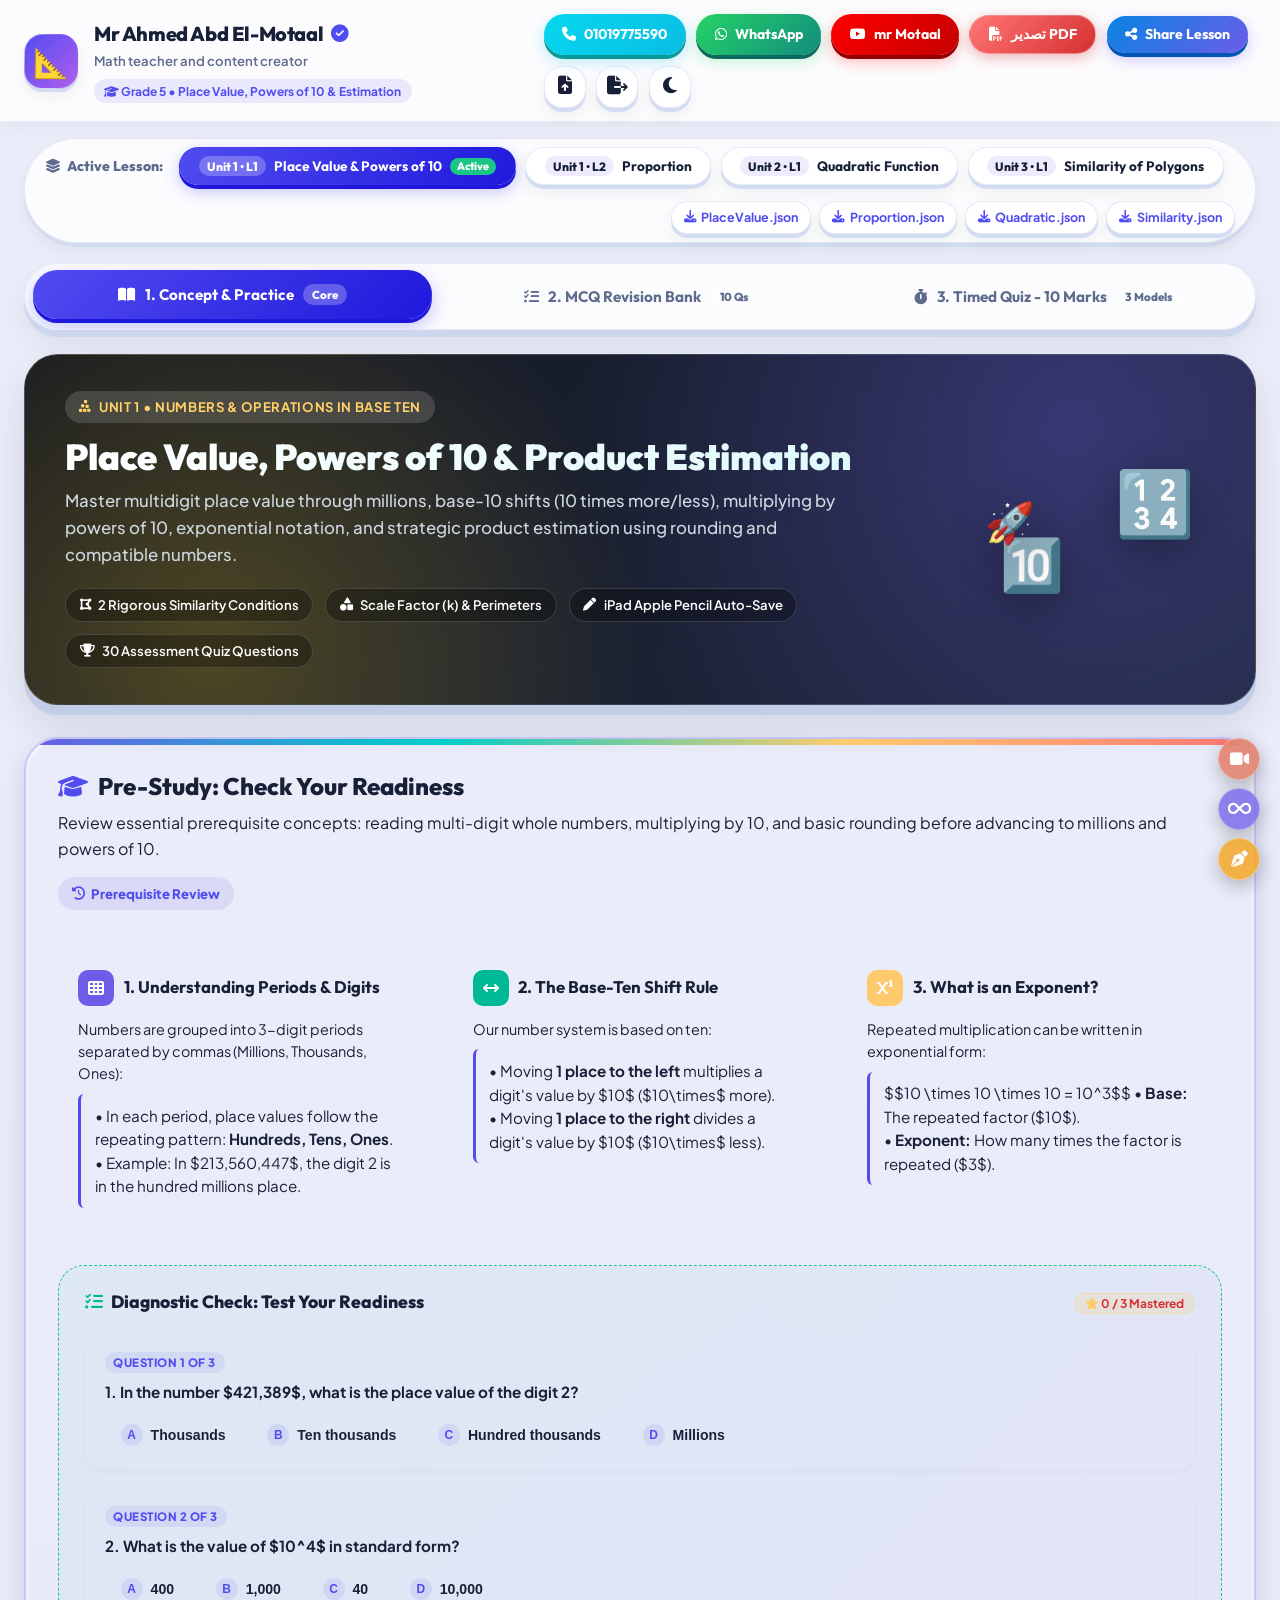
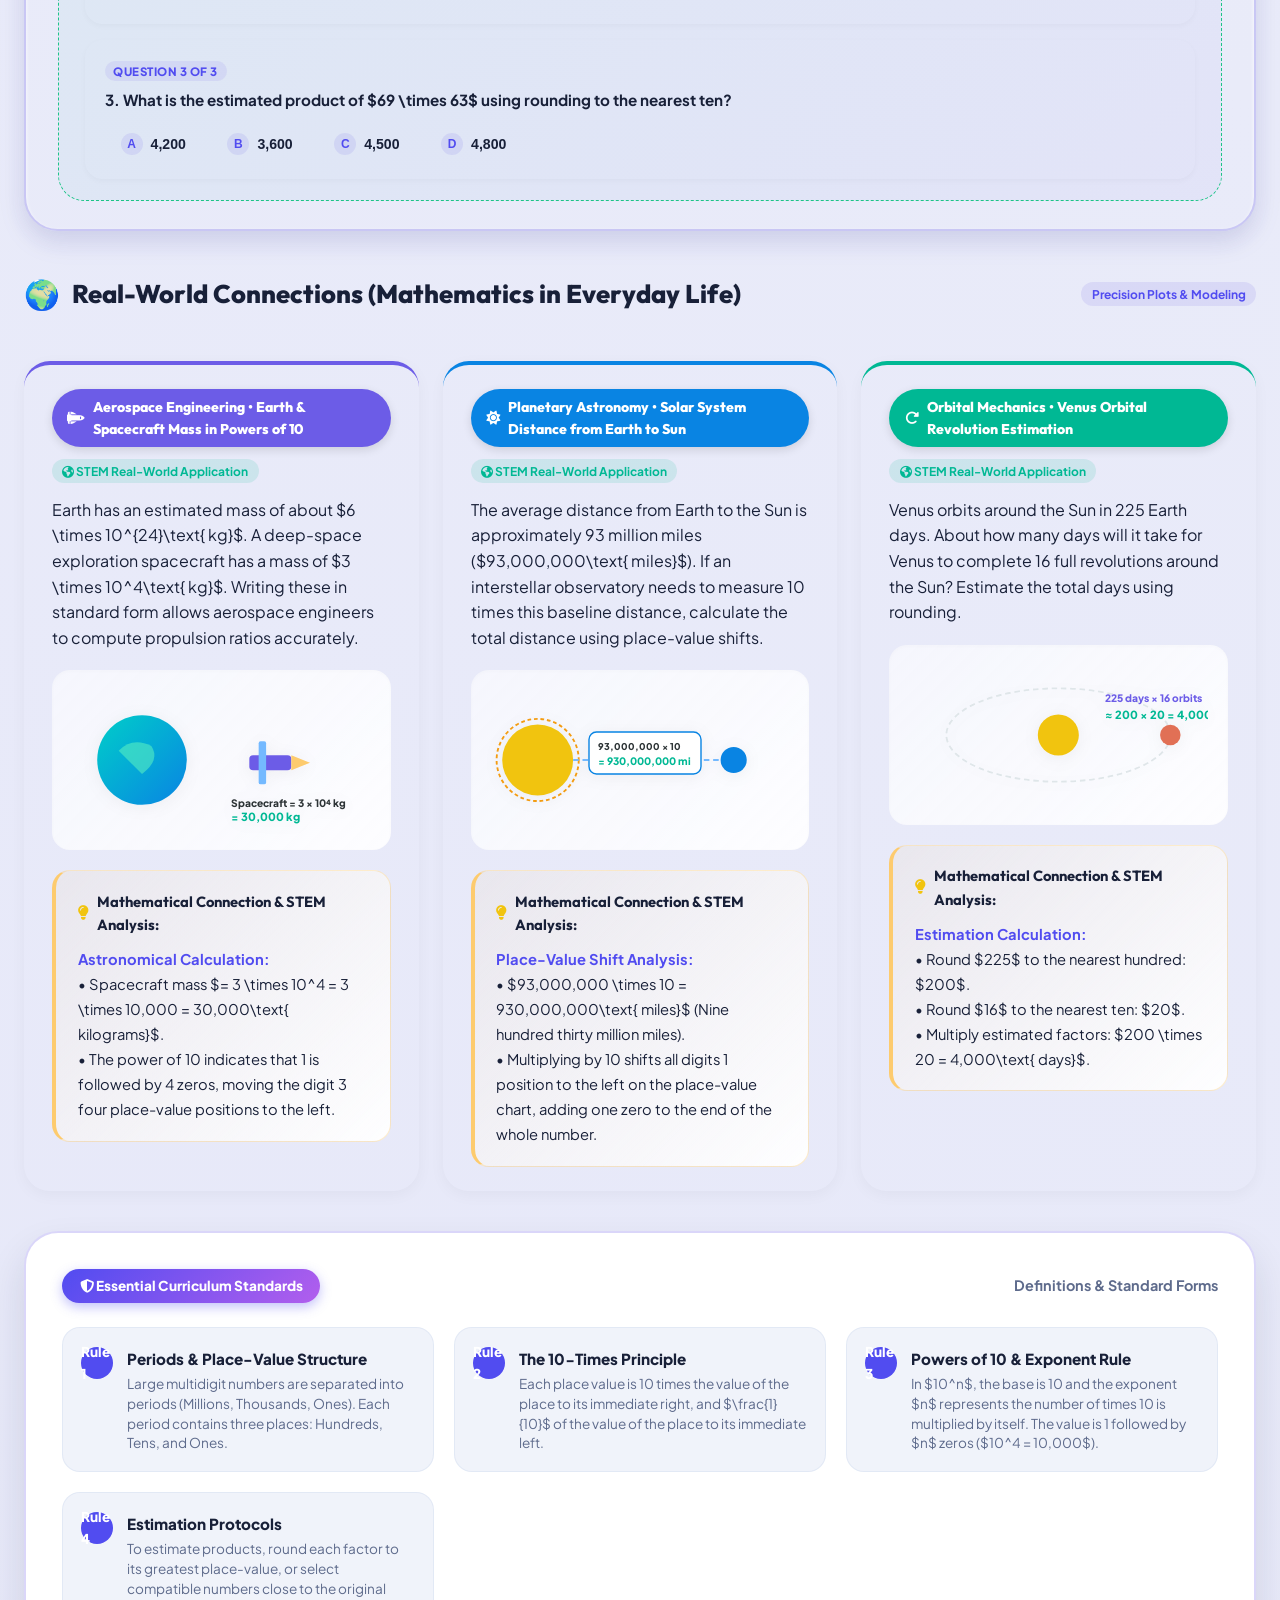
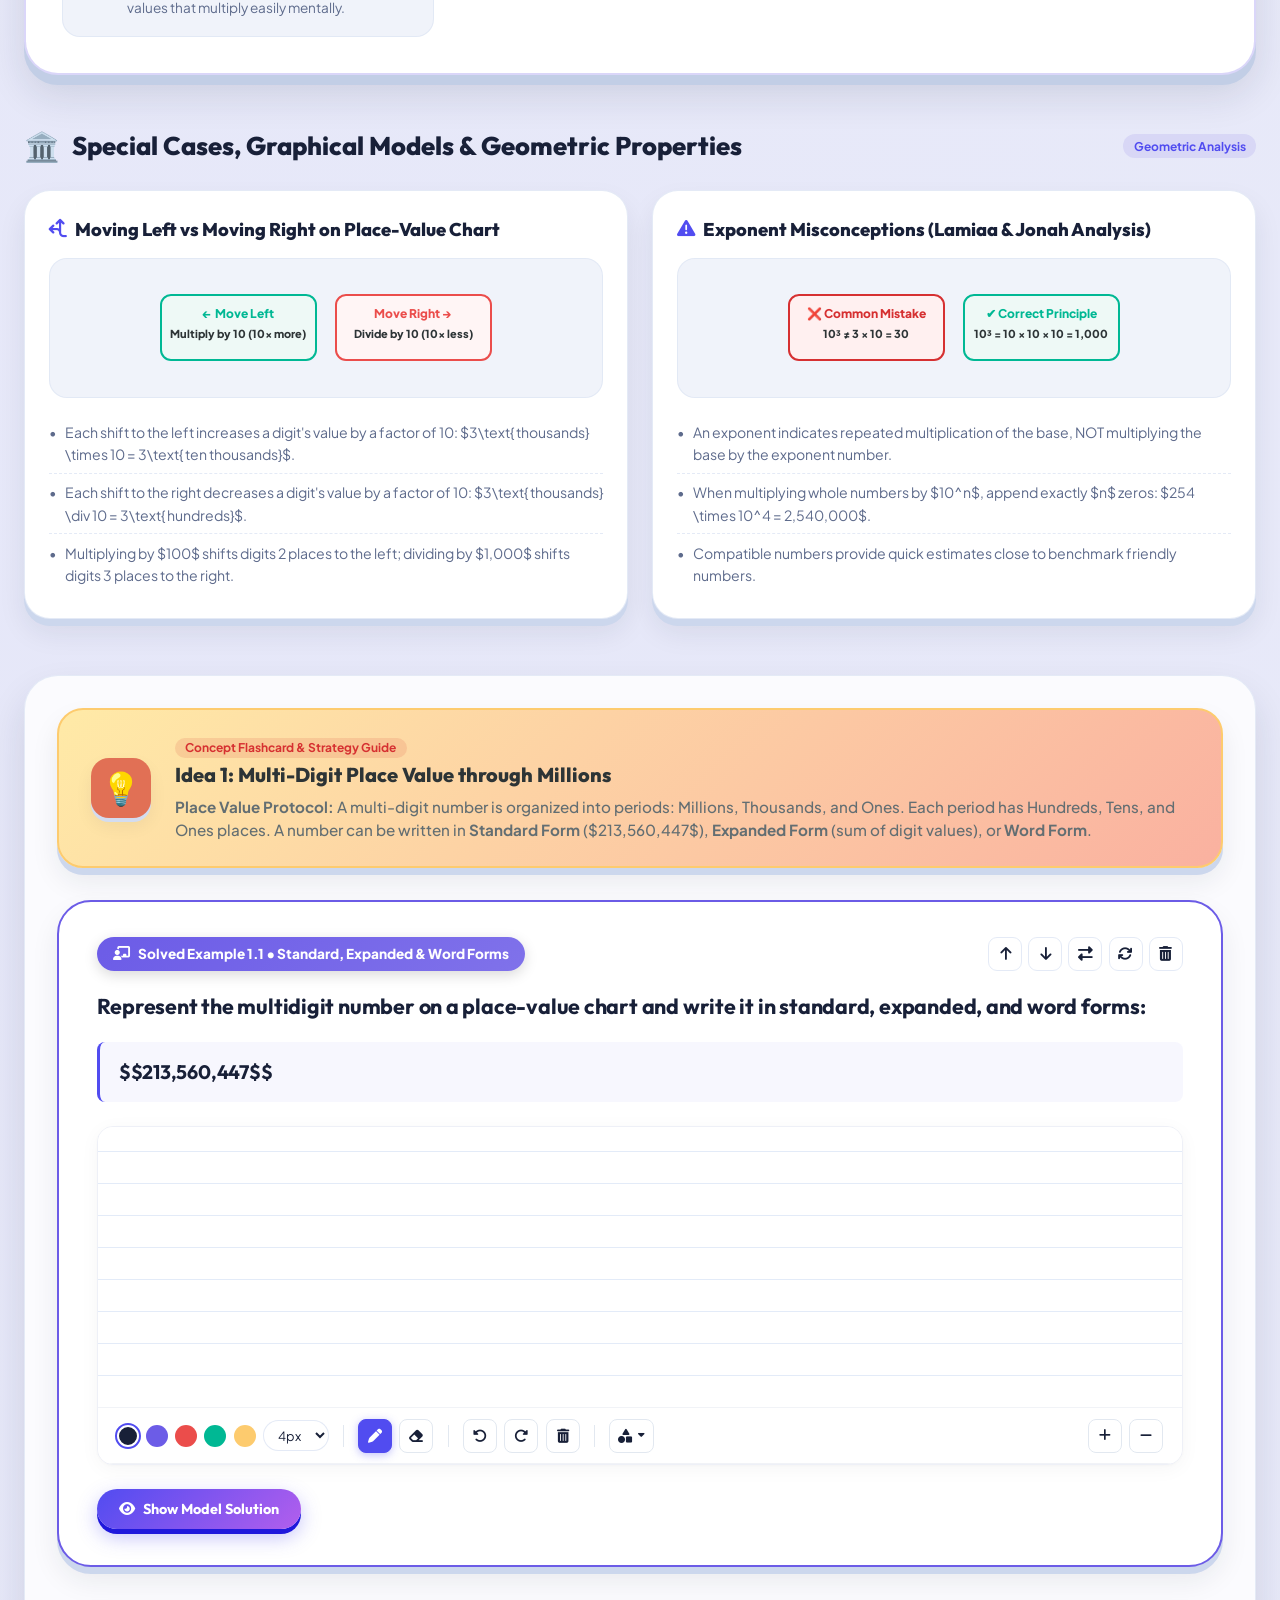
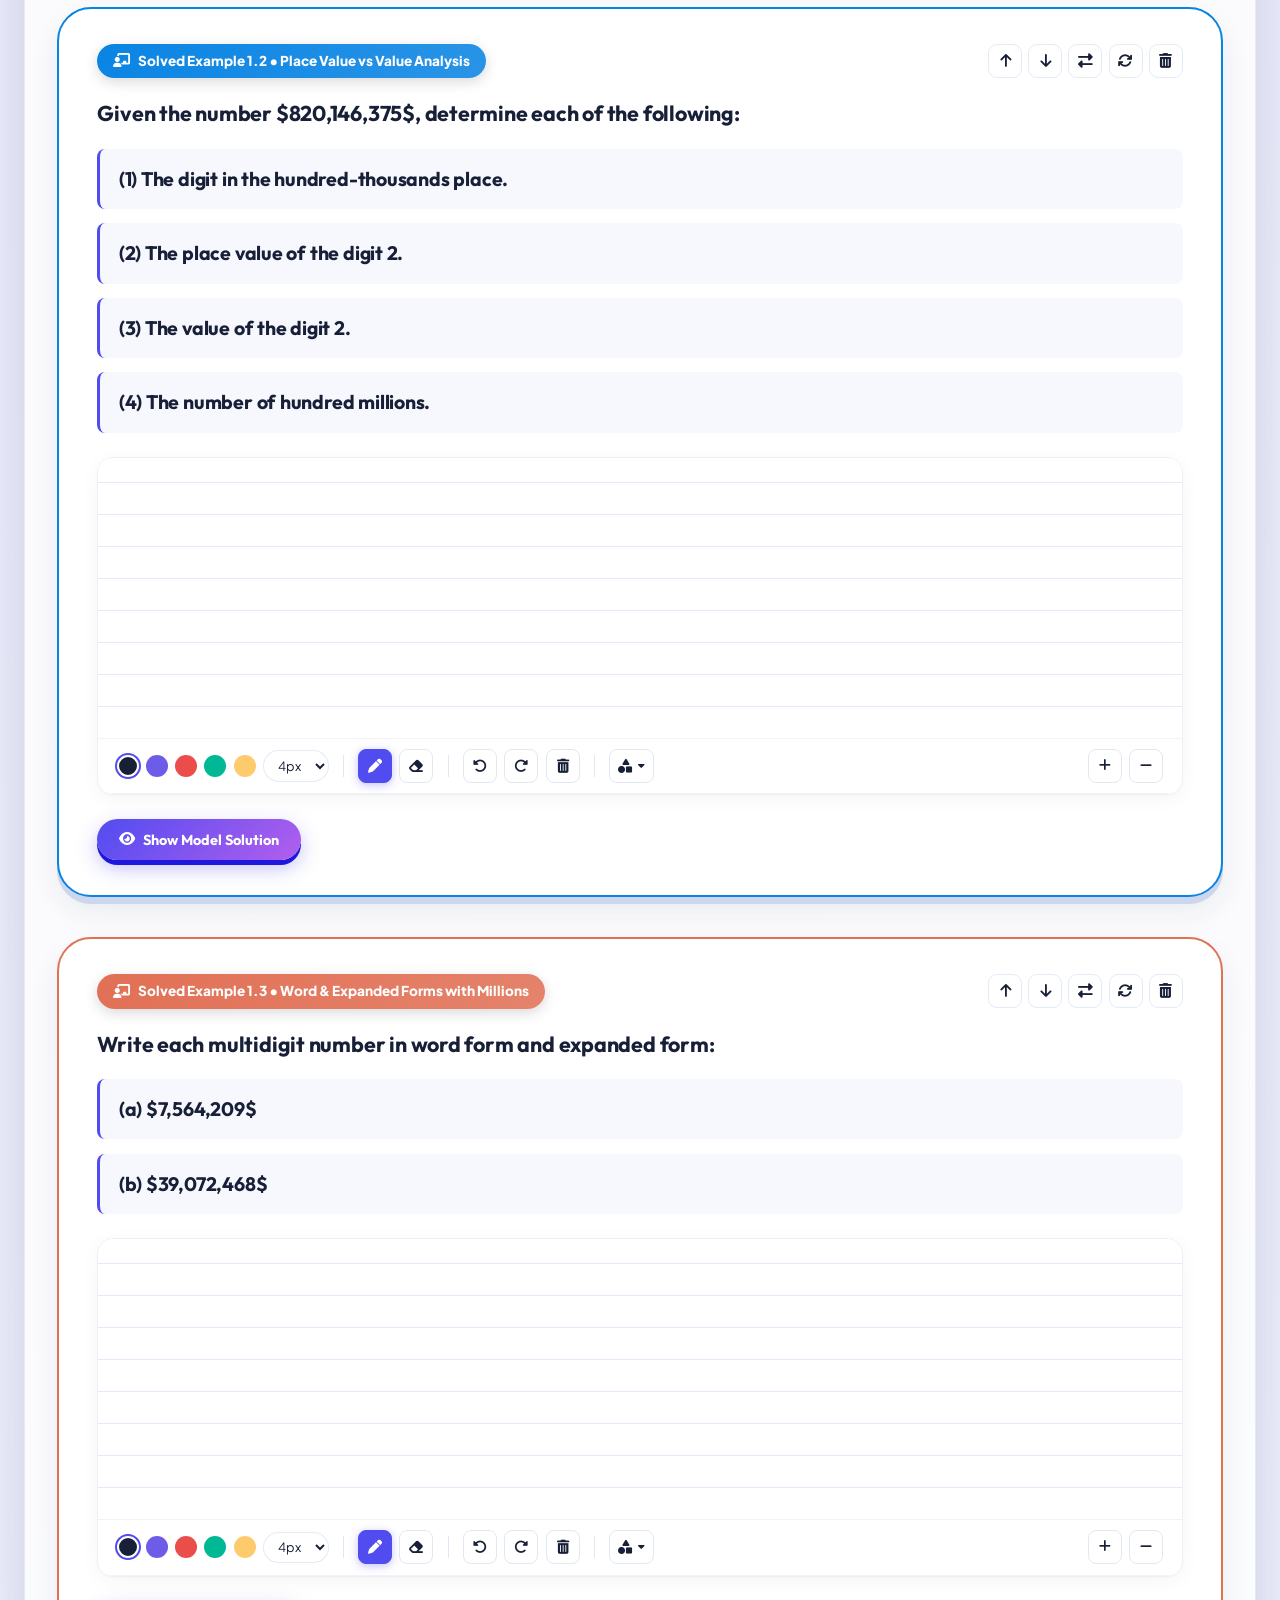
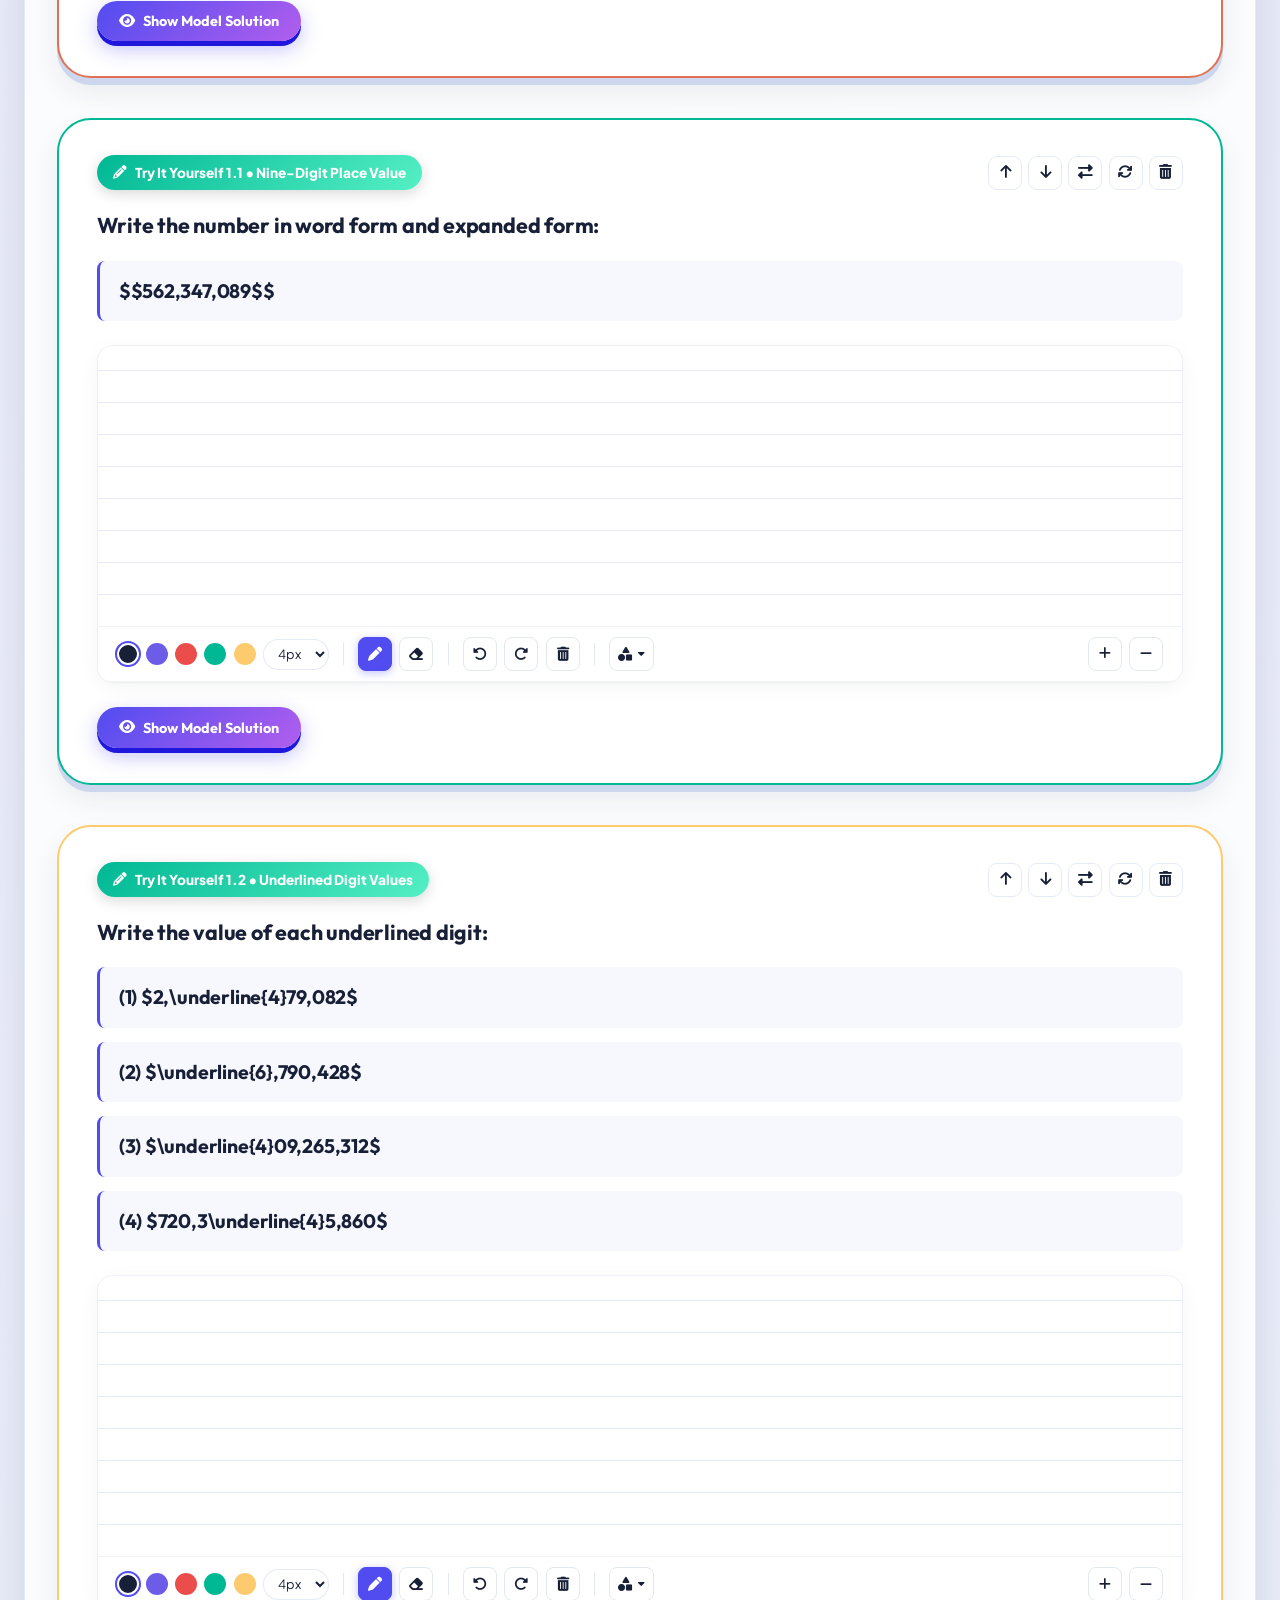
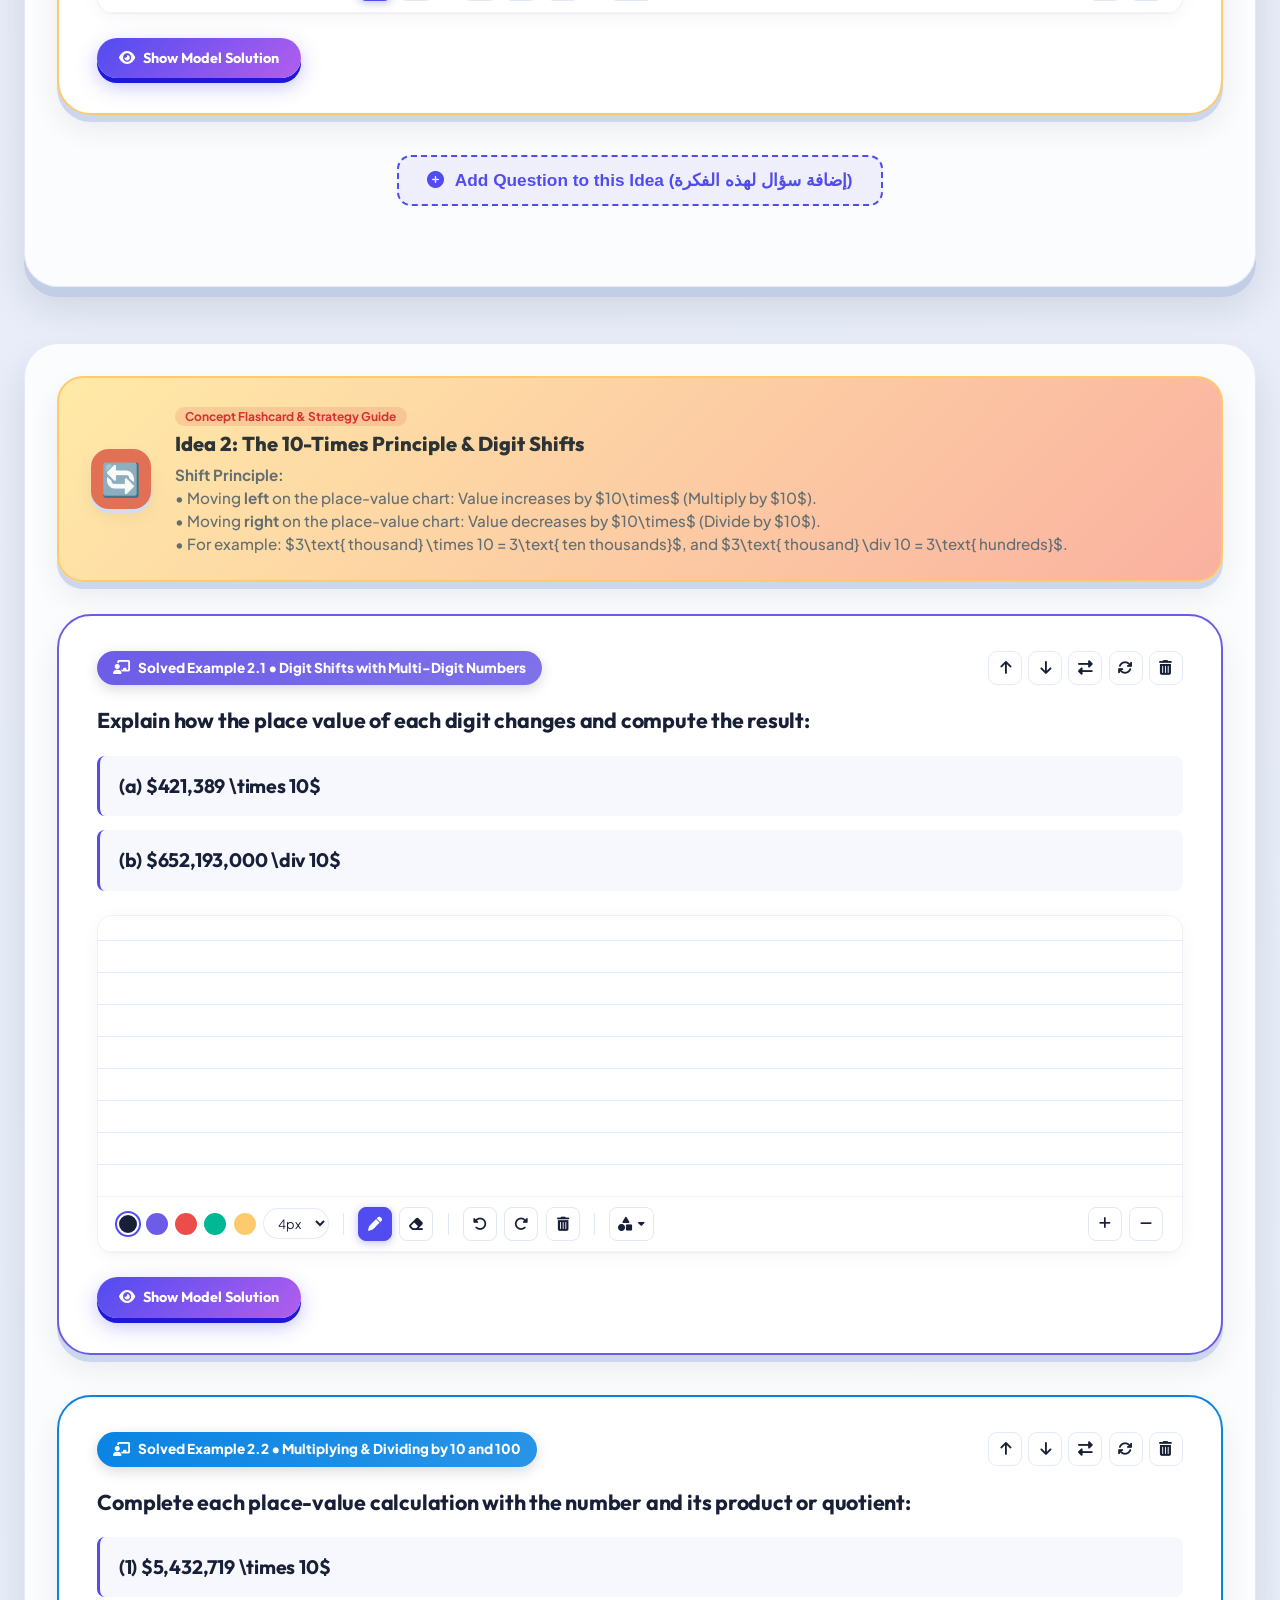
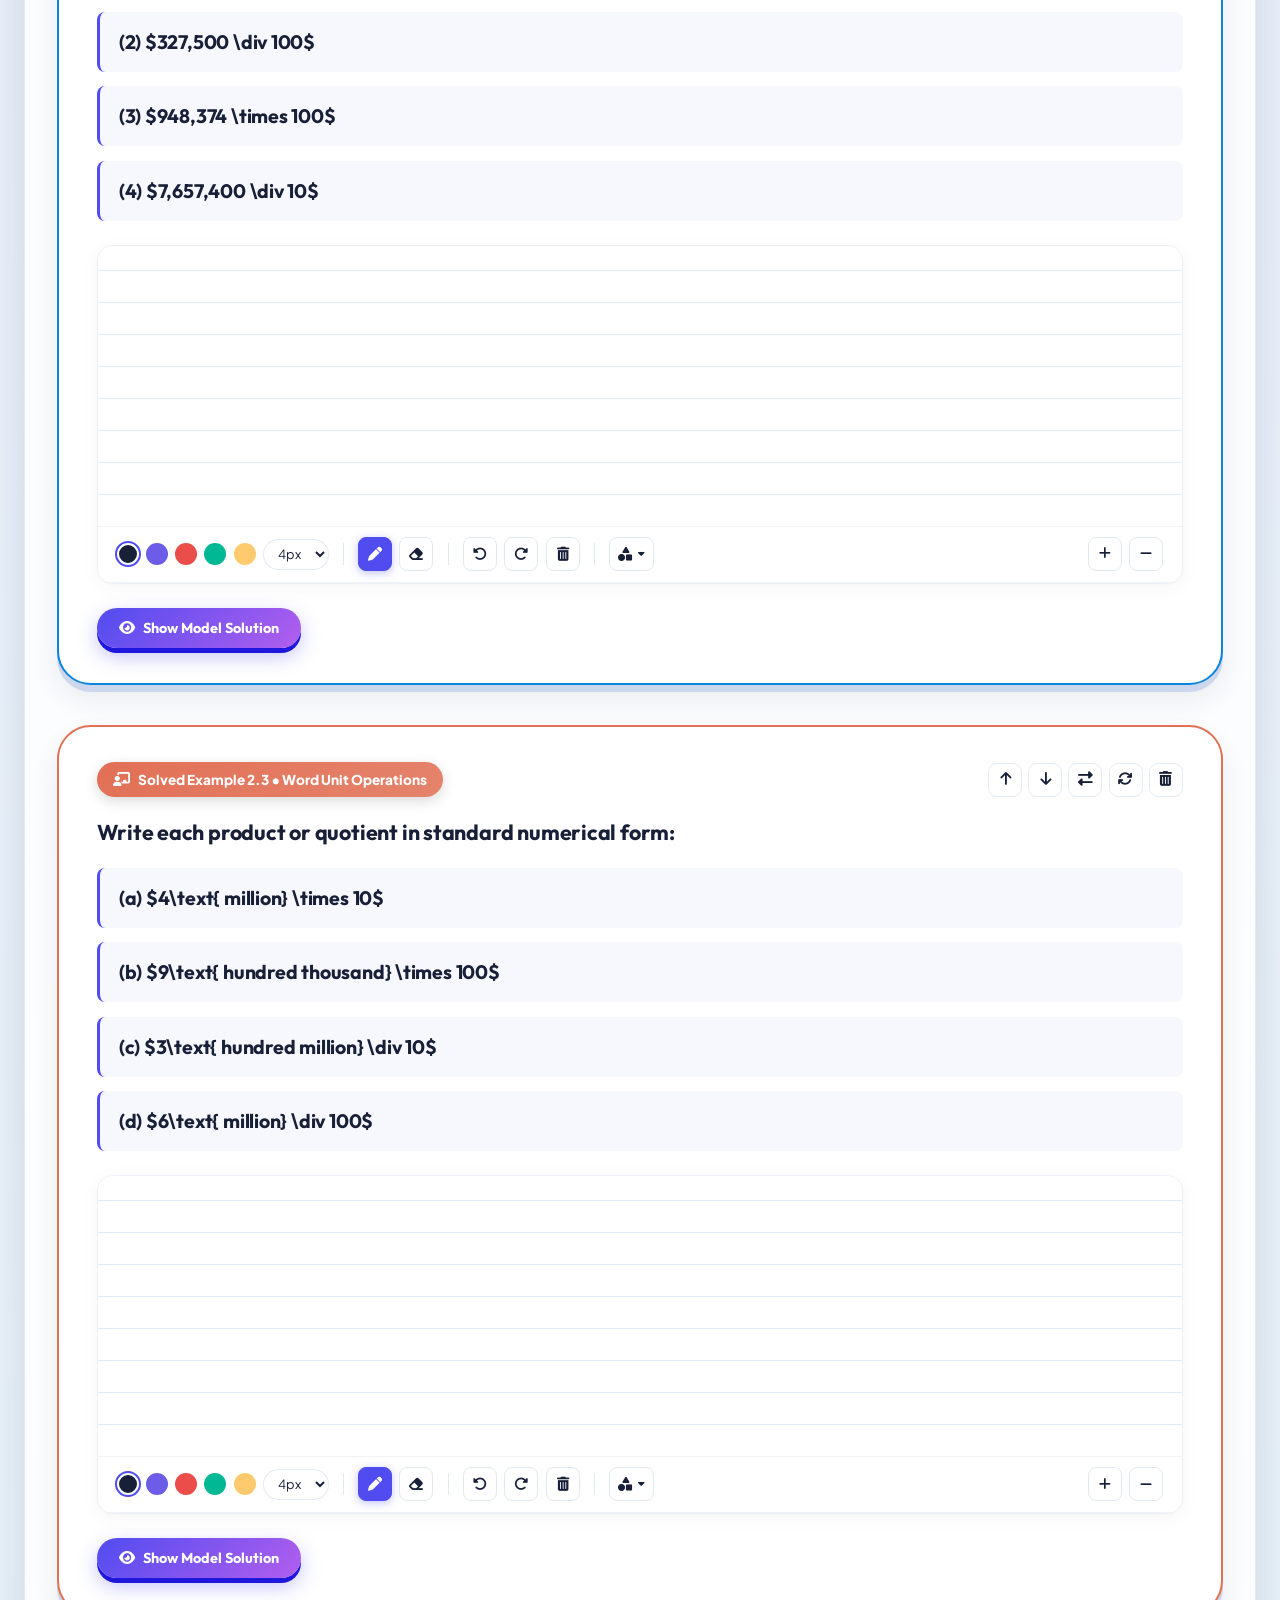
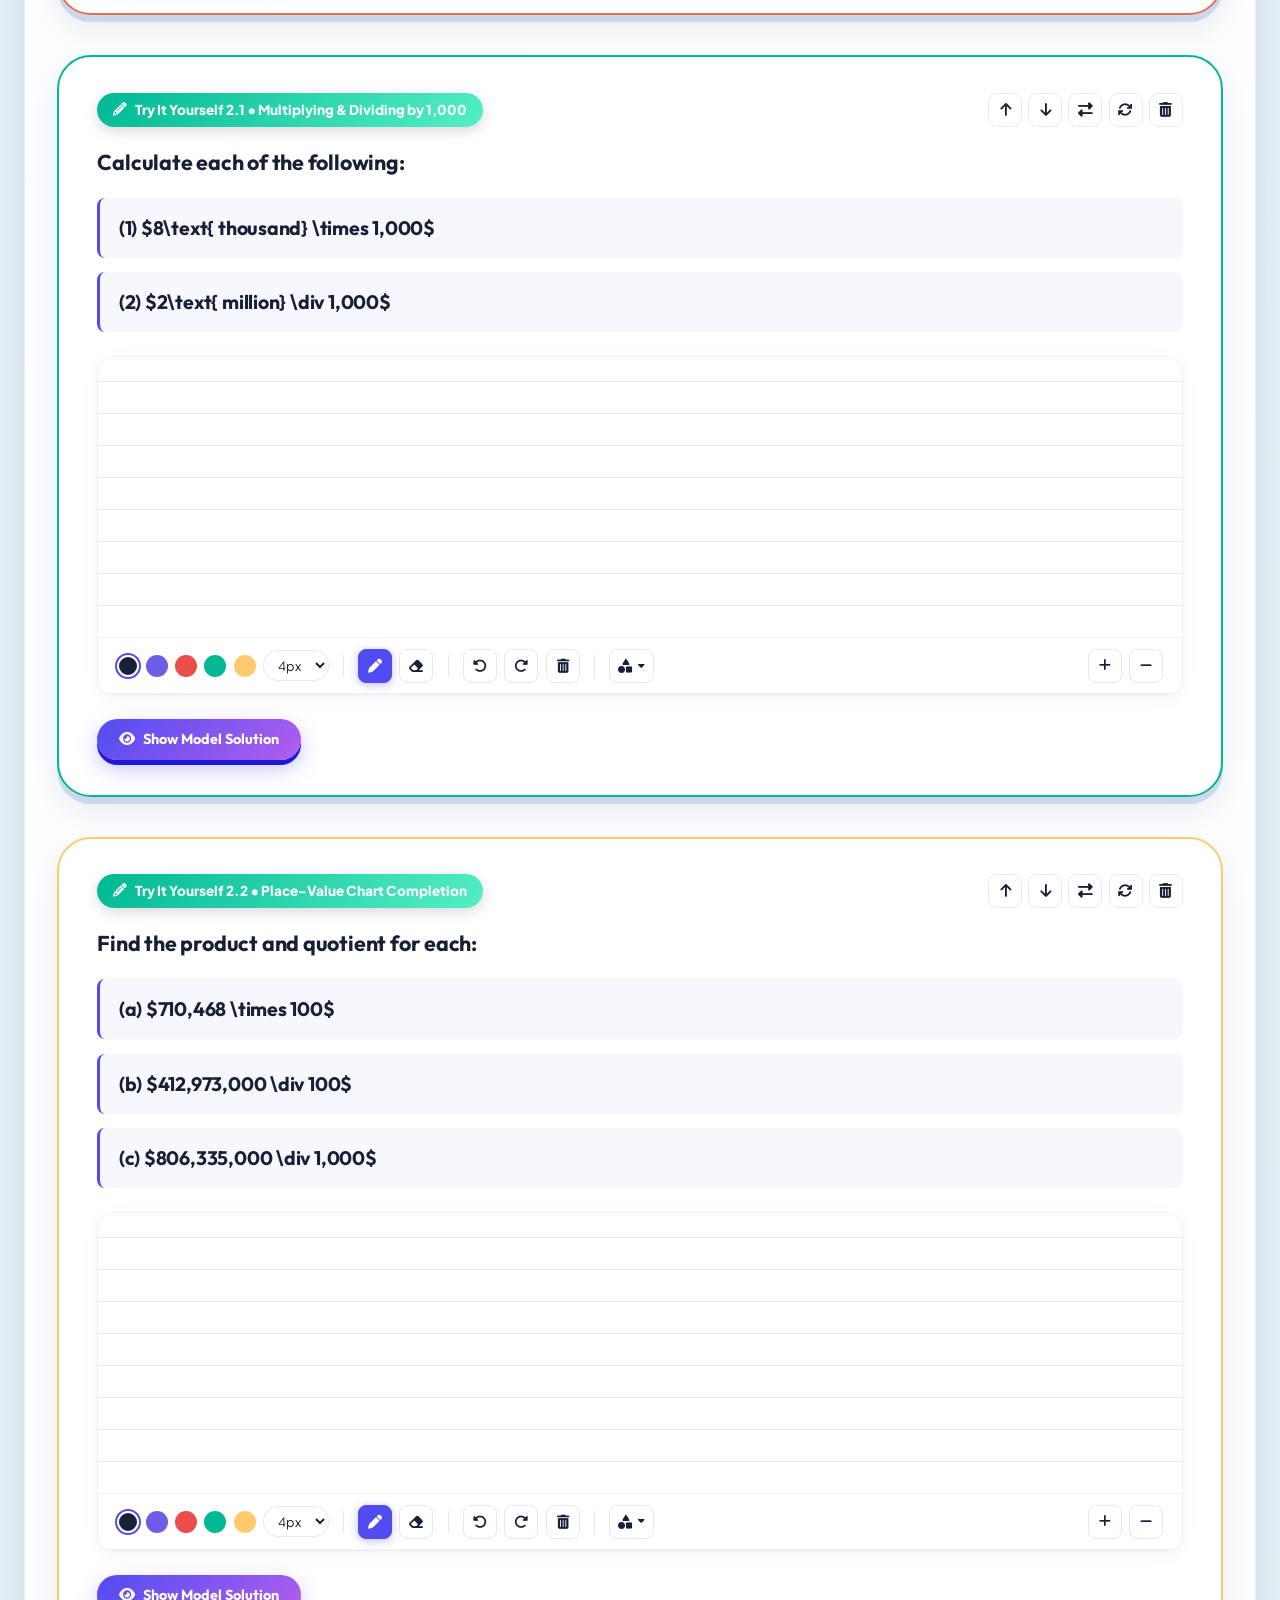
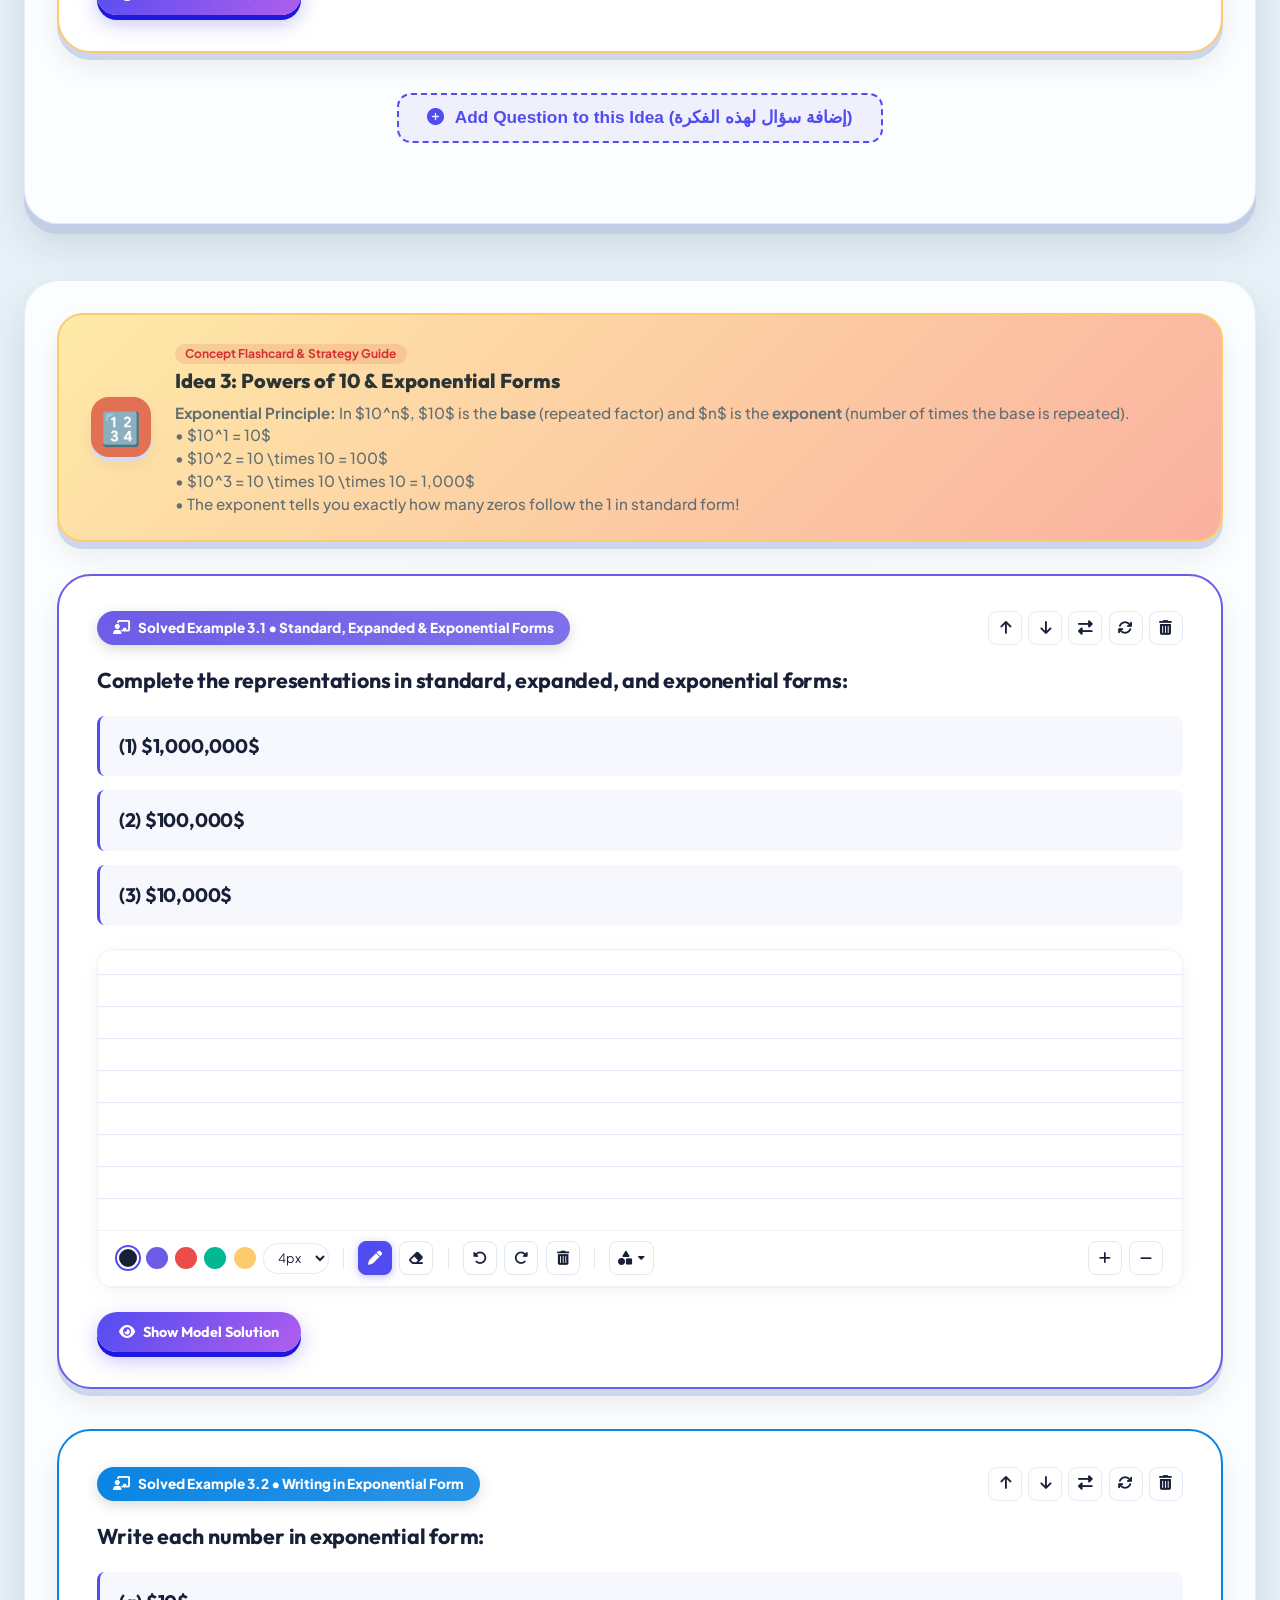
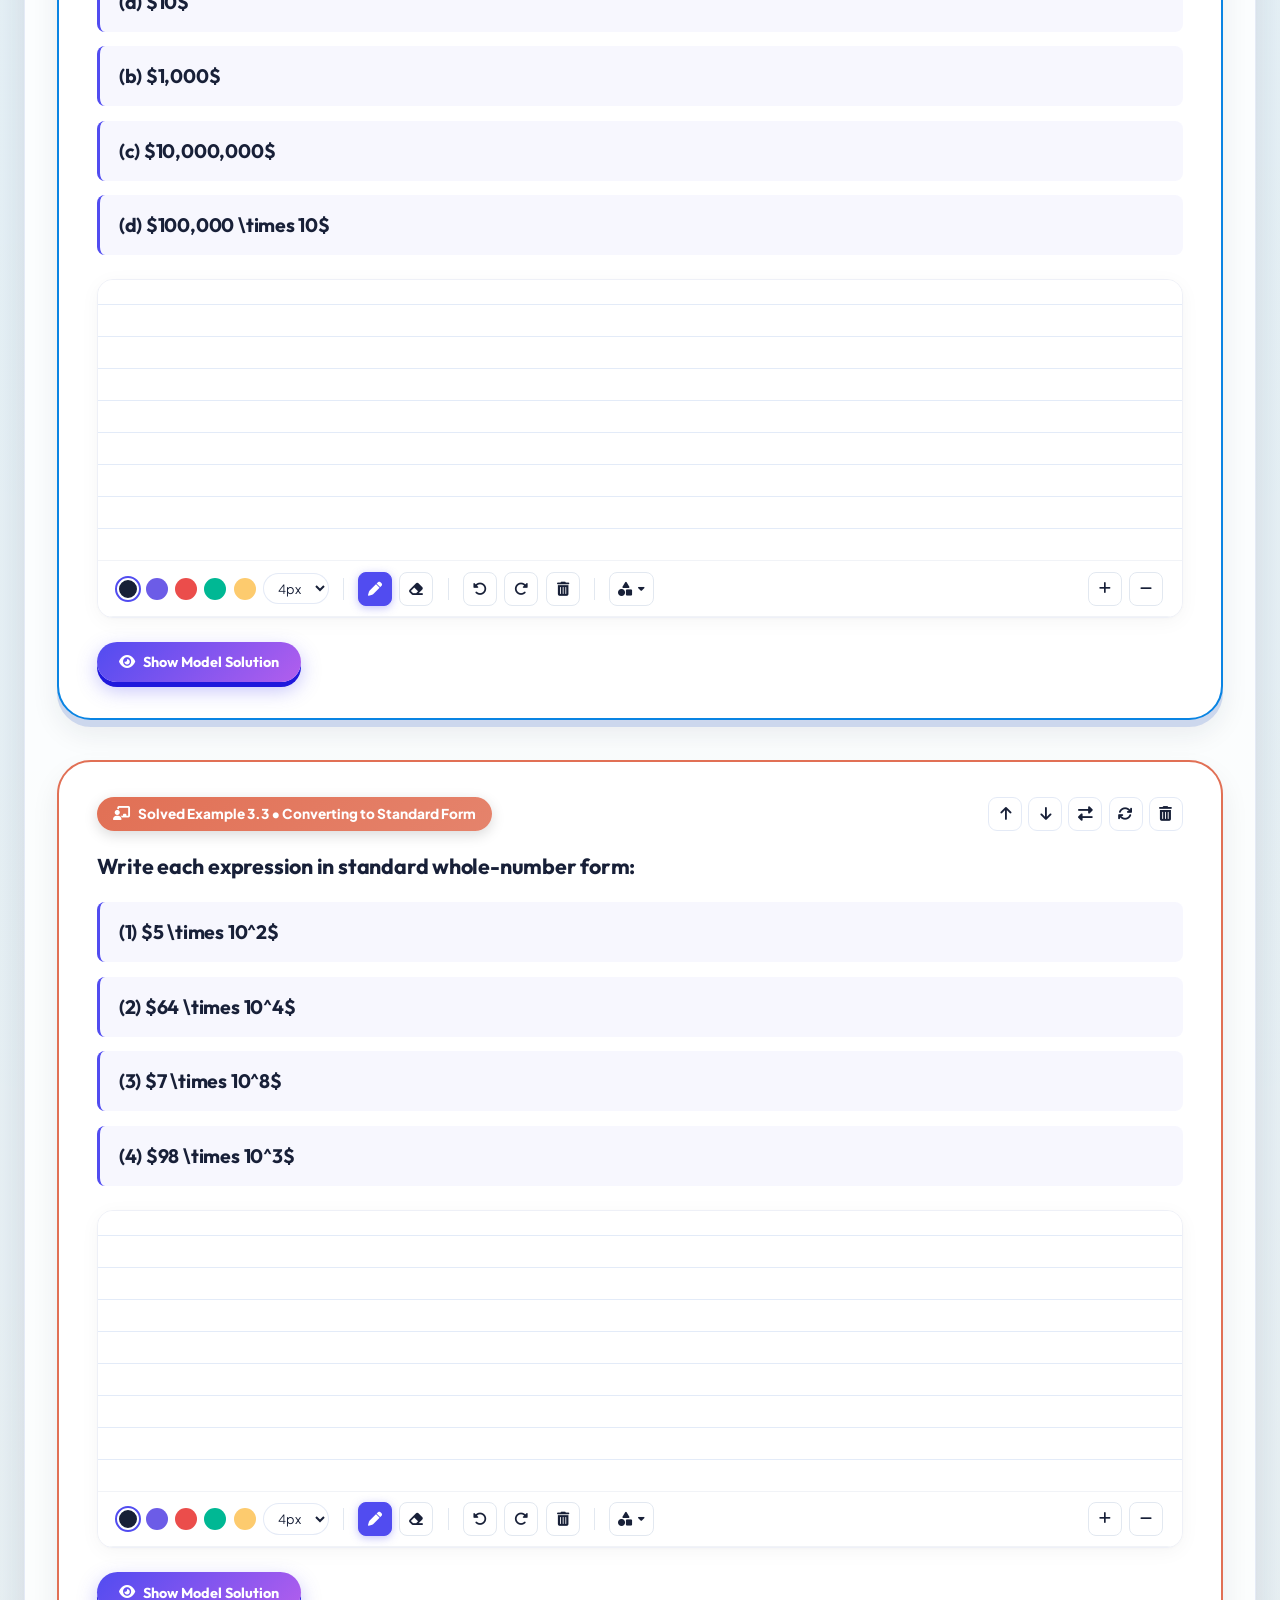
==== commit 1c774ebb: "Add files via upload" ====
--- a/index.html
+++ b/index.html
@@ -780,13 +780,13 @@
   </footer>
 
   <!-- Mathematics Lessons Data Modules (All Units for Mr Ahmed Master Platform) -->
-  <script src="place_value_data.js"></script>
-  <script src="proportion_data.js?v=20260909_3"></script>
-  <script src="quadratic_data.js?v=20260909_3"></script>
-  <script src="similarity_data.js?v=20260909_3"></script>
+  <script src="place_value_data.js?v=20260912_7"></script>
+  <script src="proportion_data.js?v=20260912_7"></script>
+  <script src="quadratic_data.js?v=20260912_7"></script>
+  <script src="similarity_data.js?v=20260912_7"></script>
 
   <!-- App Core JavaScript Logic -->
-  <script src="app.js?v=20260909_3"></script>
+  <script src="app.js?v=20260912_7"></script>
 
   <!-- Floating Studio Mode Action Button (Positioned at top of vertical stack: bottom 120px) -->
   <button id="floatingStudioModeFab" class="floating-studio-fab" onclick="toggleStudioMode()" title="Studio Mode (Distraction-Free Video Recording)">
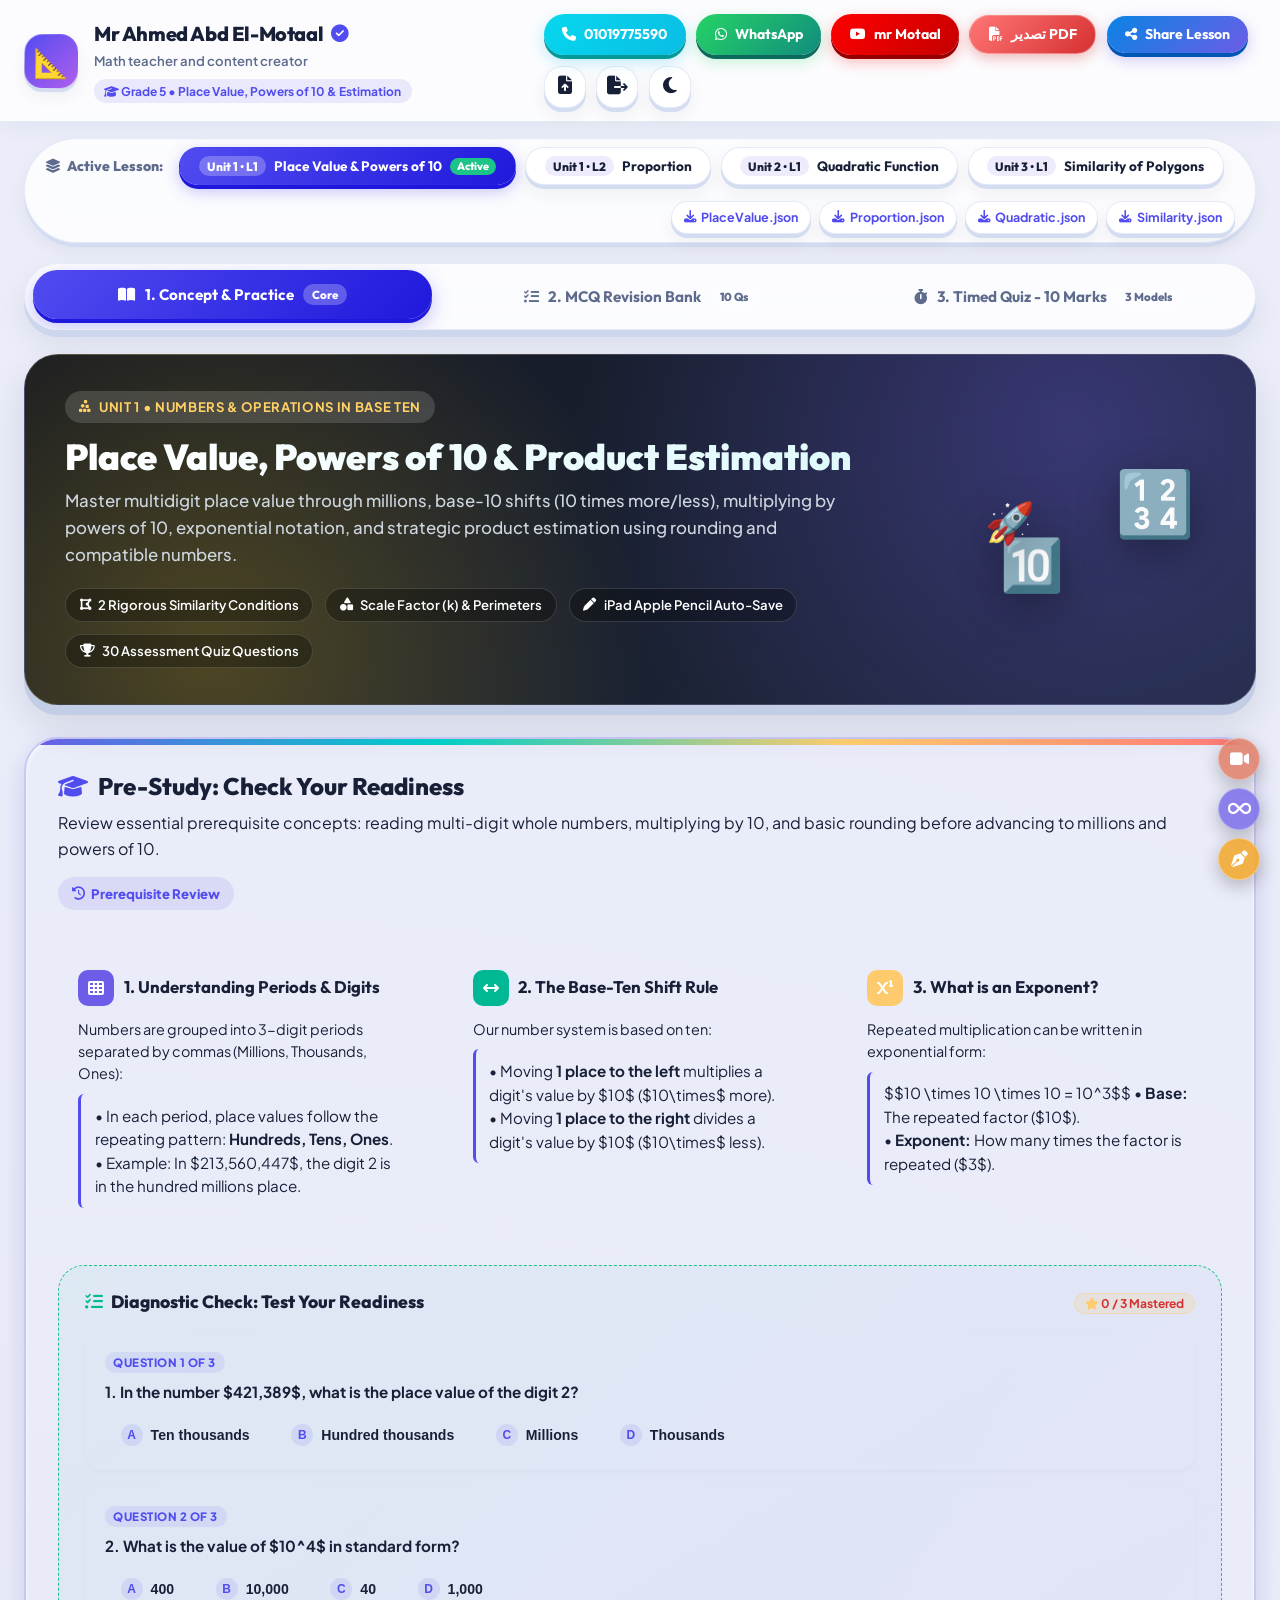
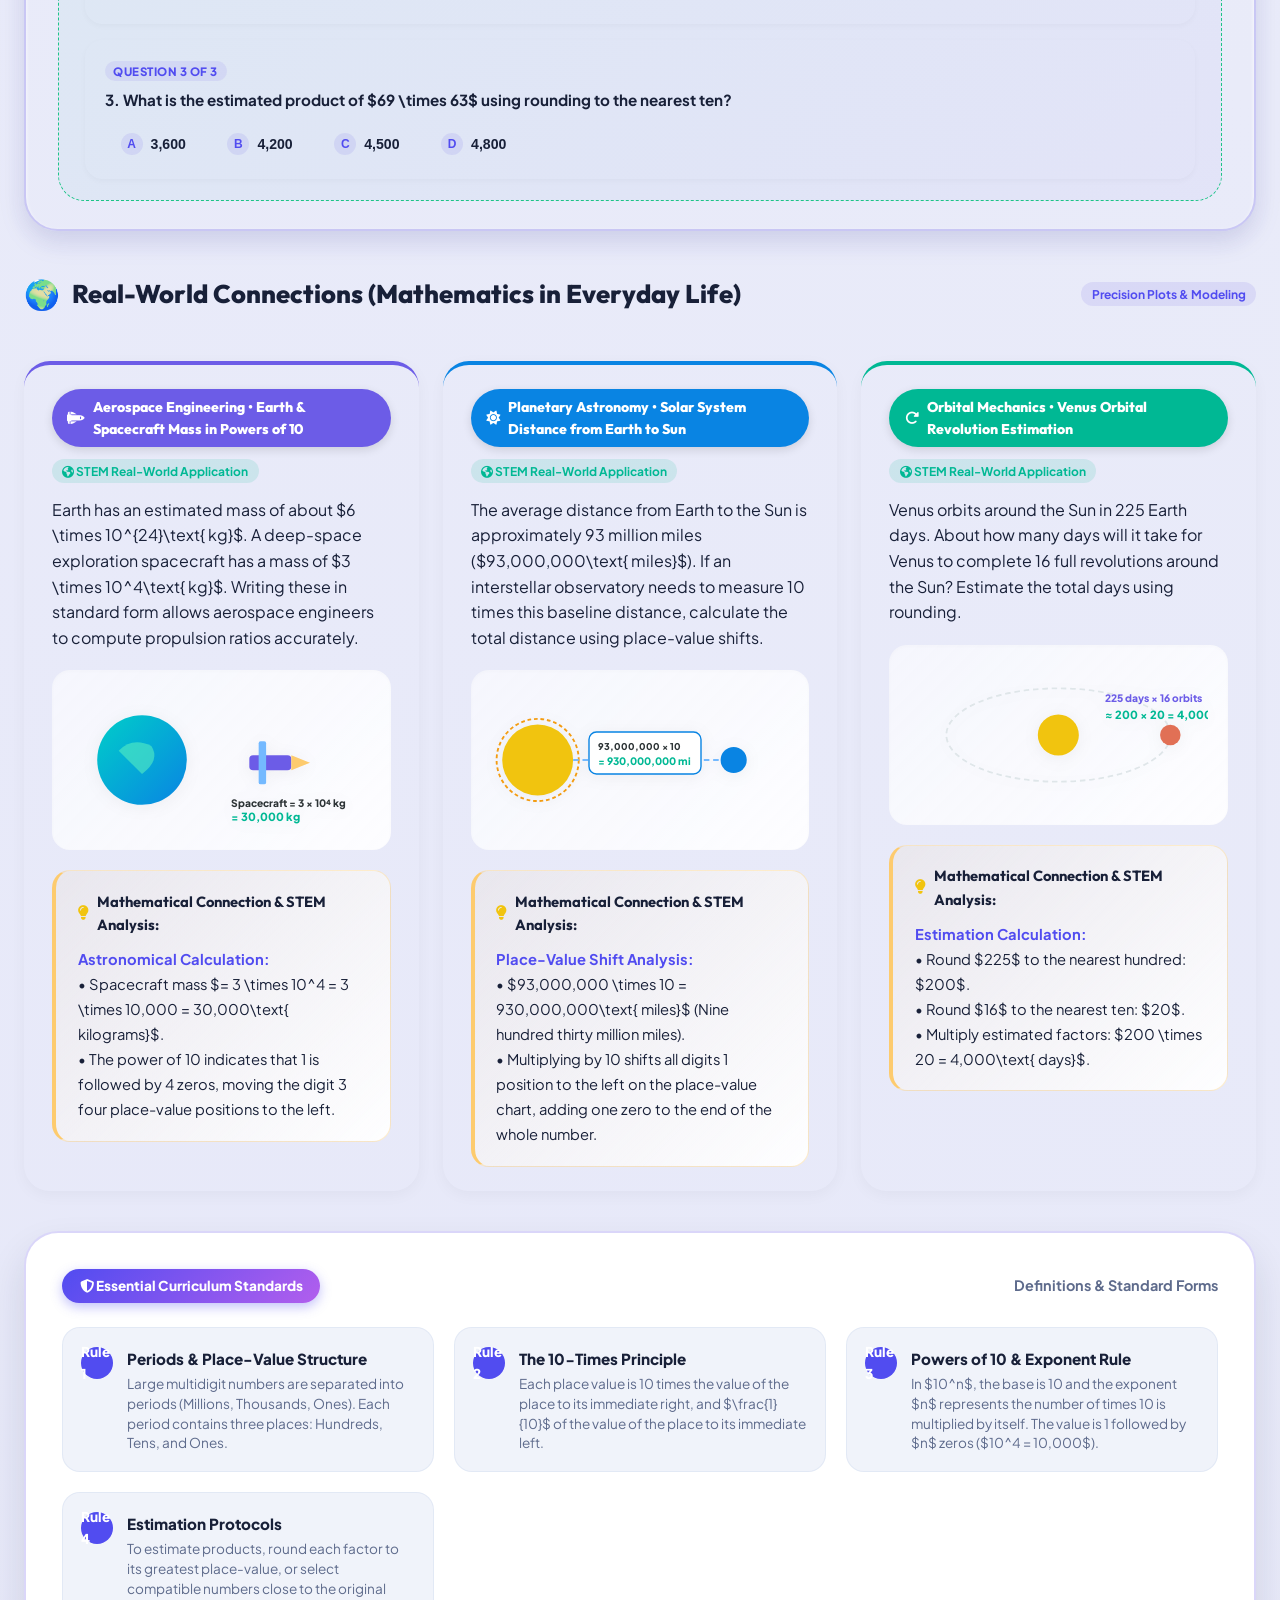
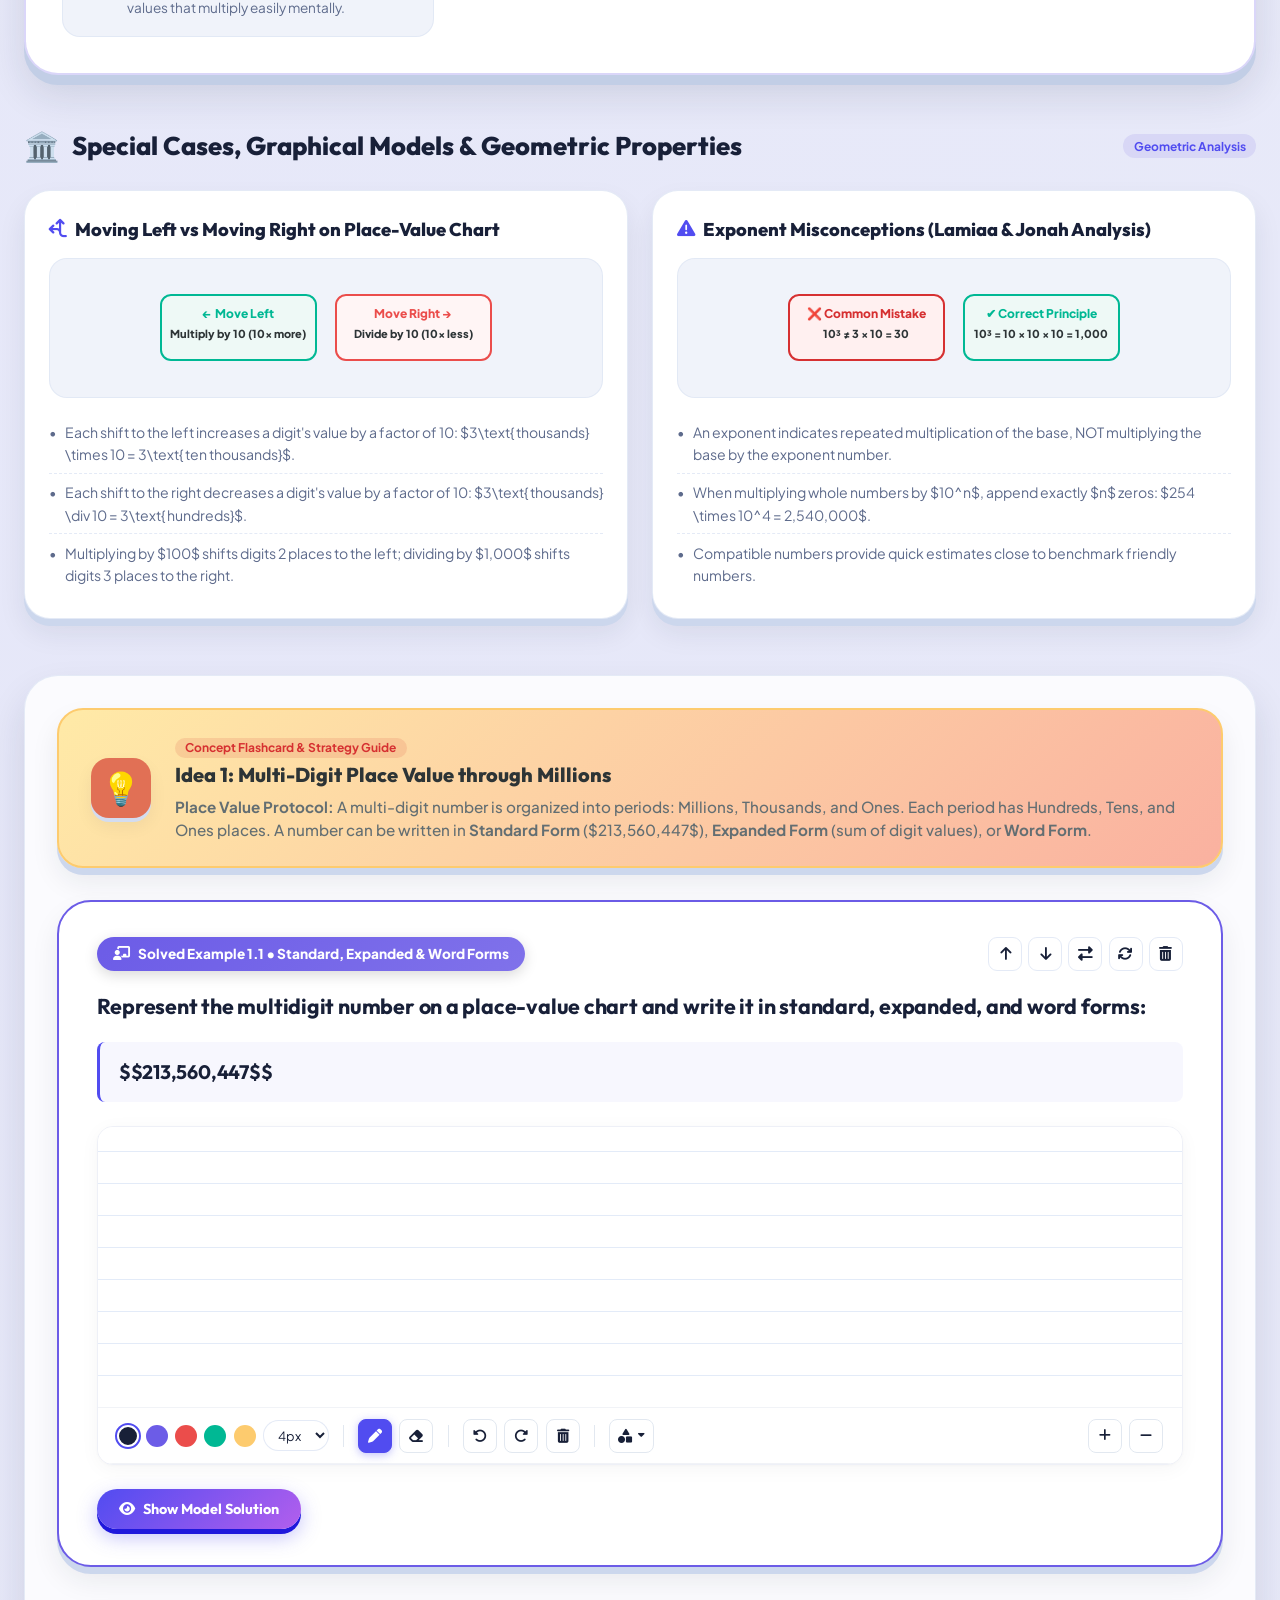
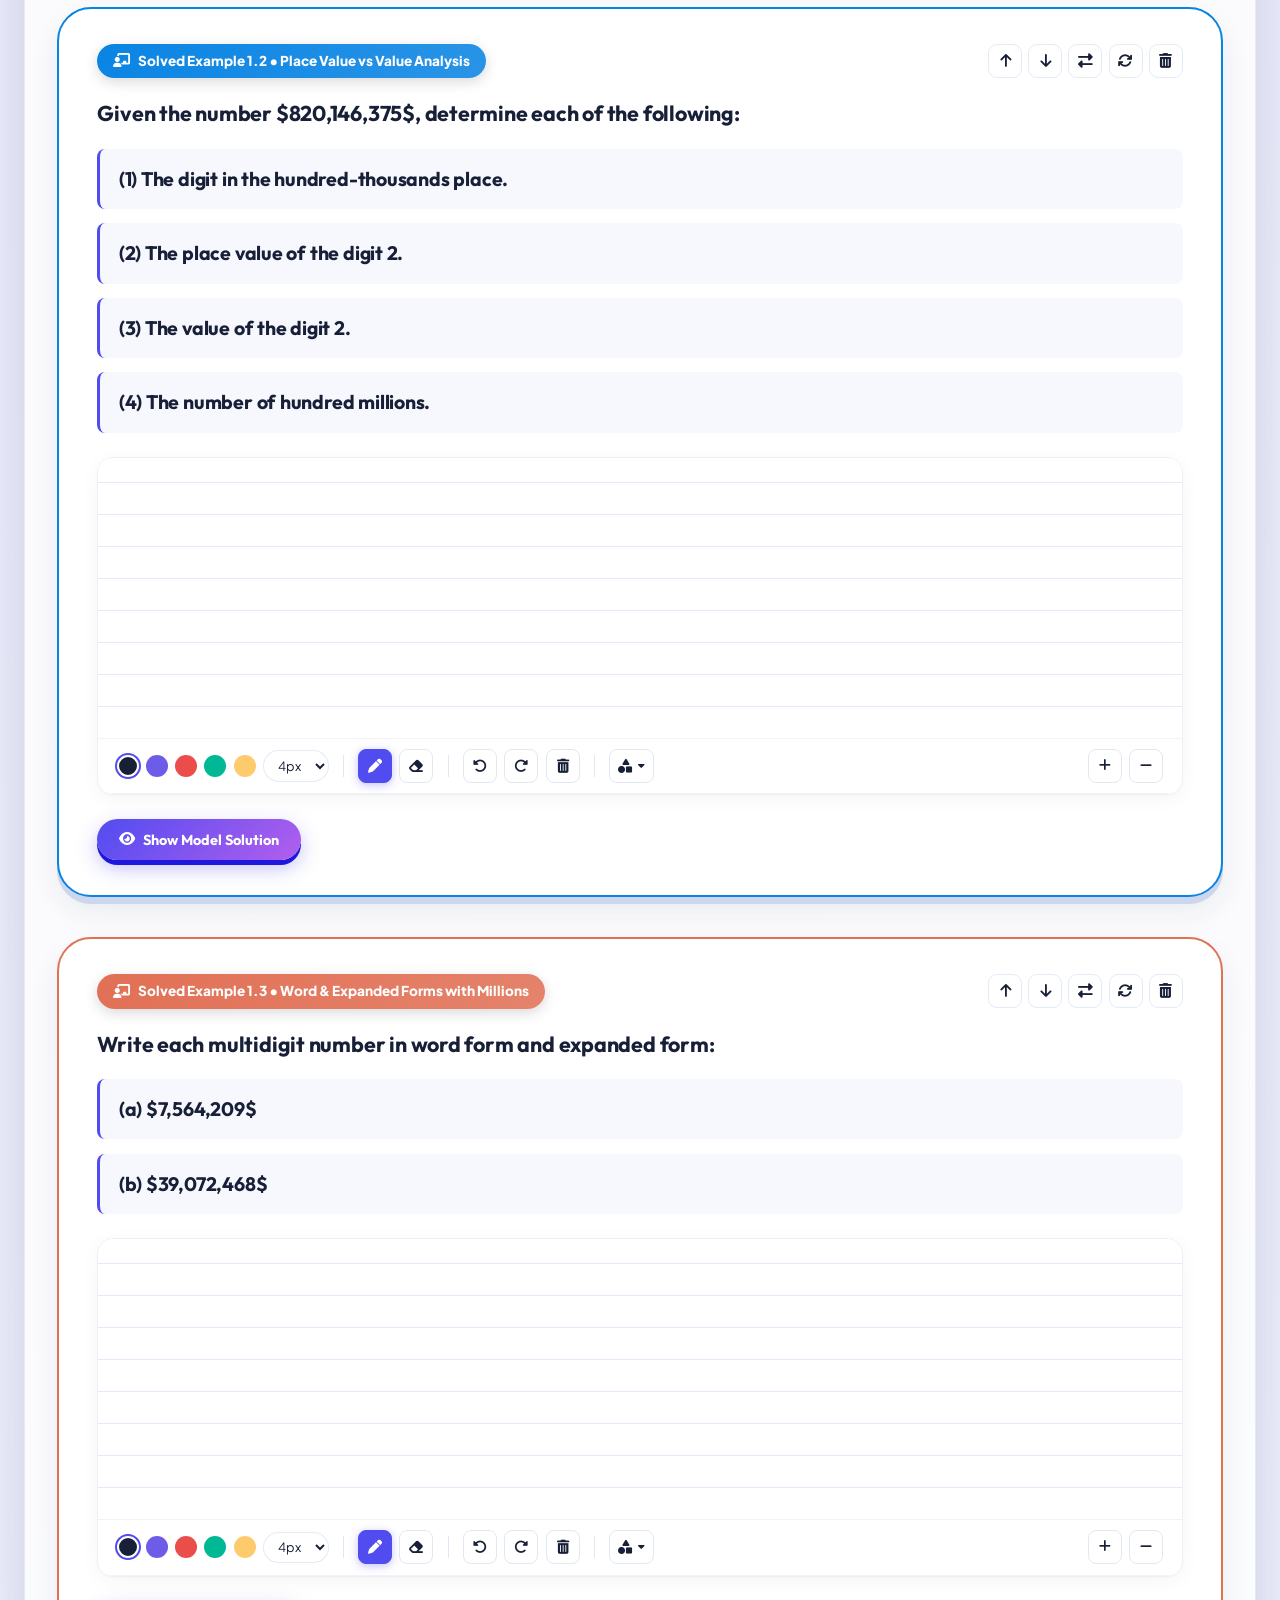
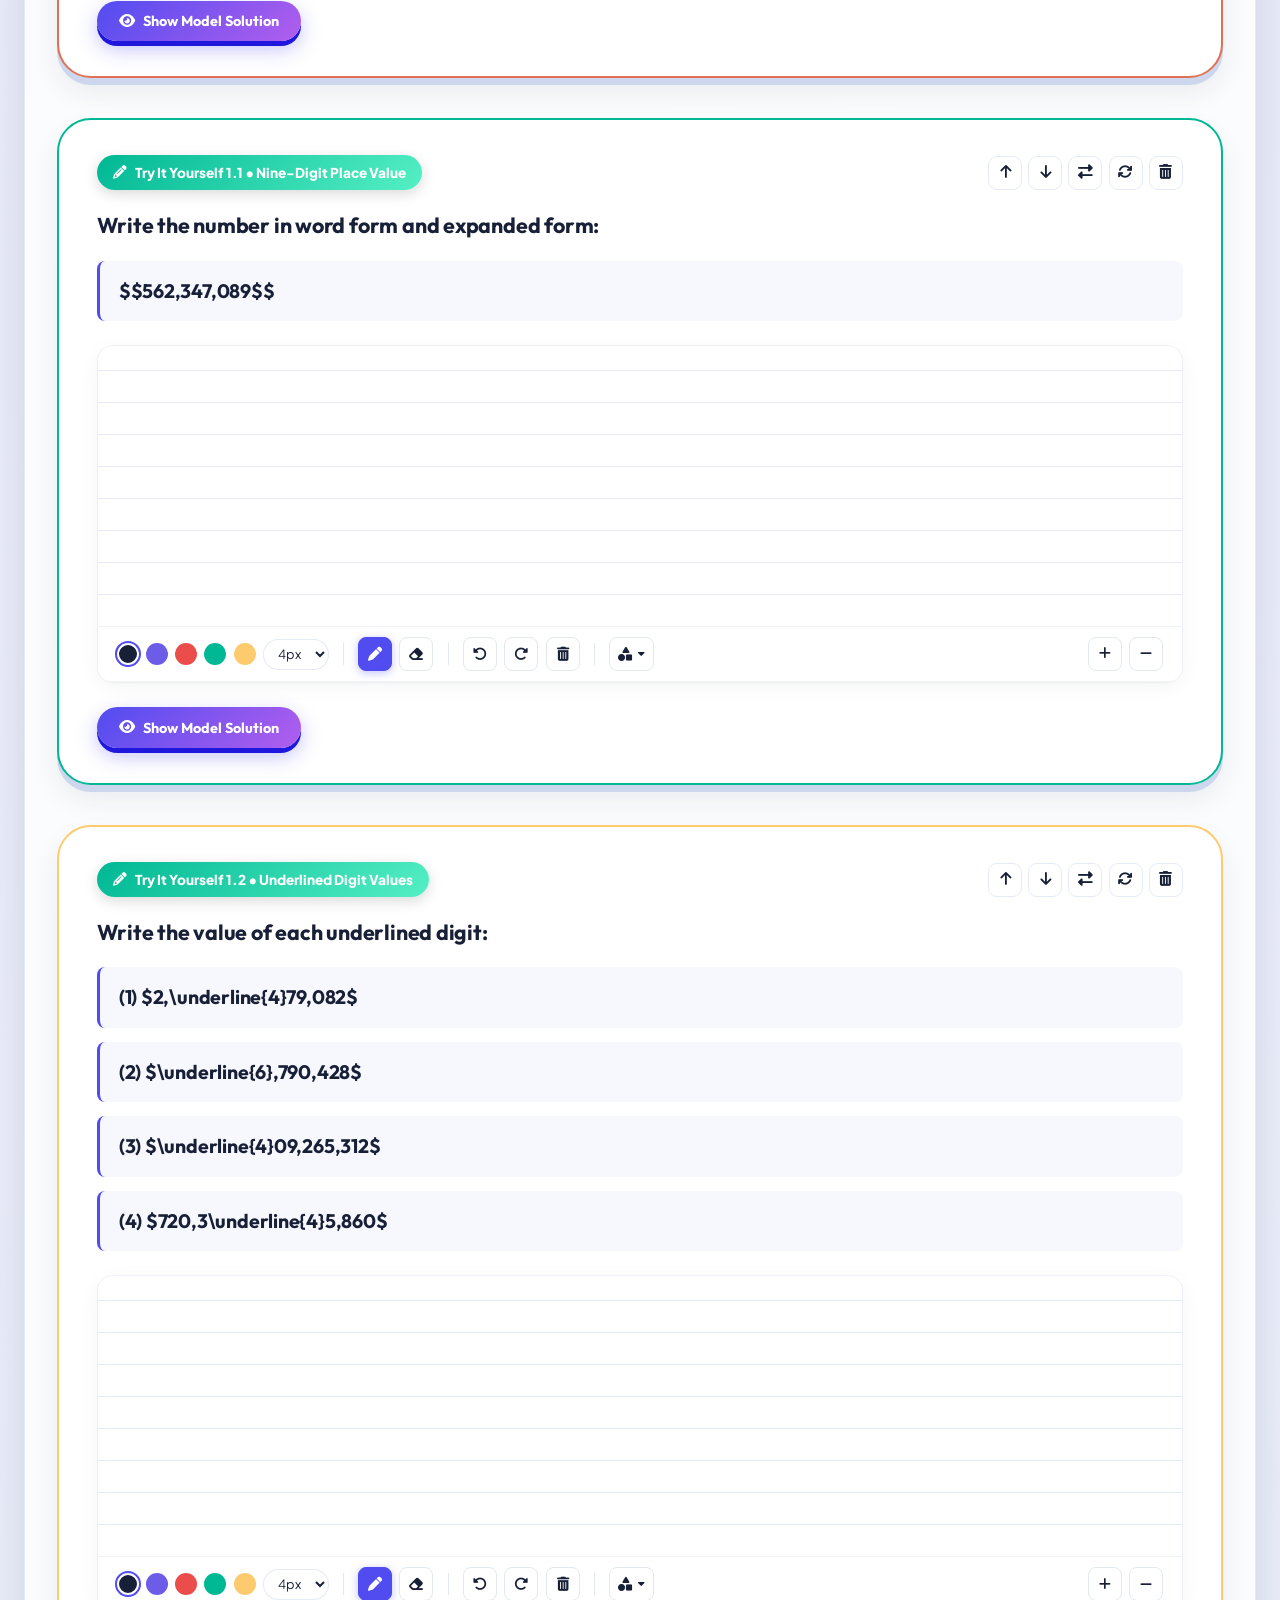
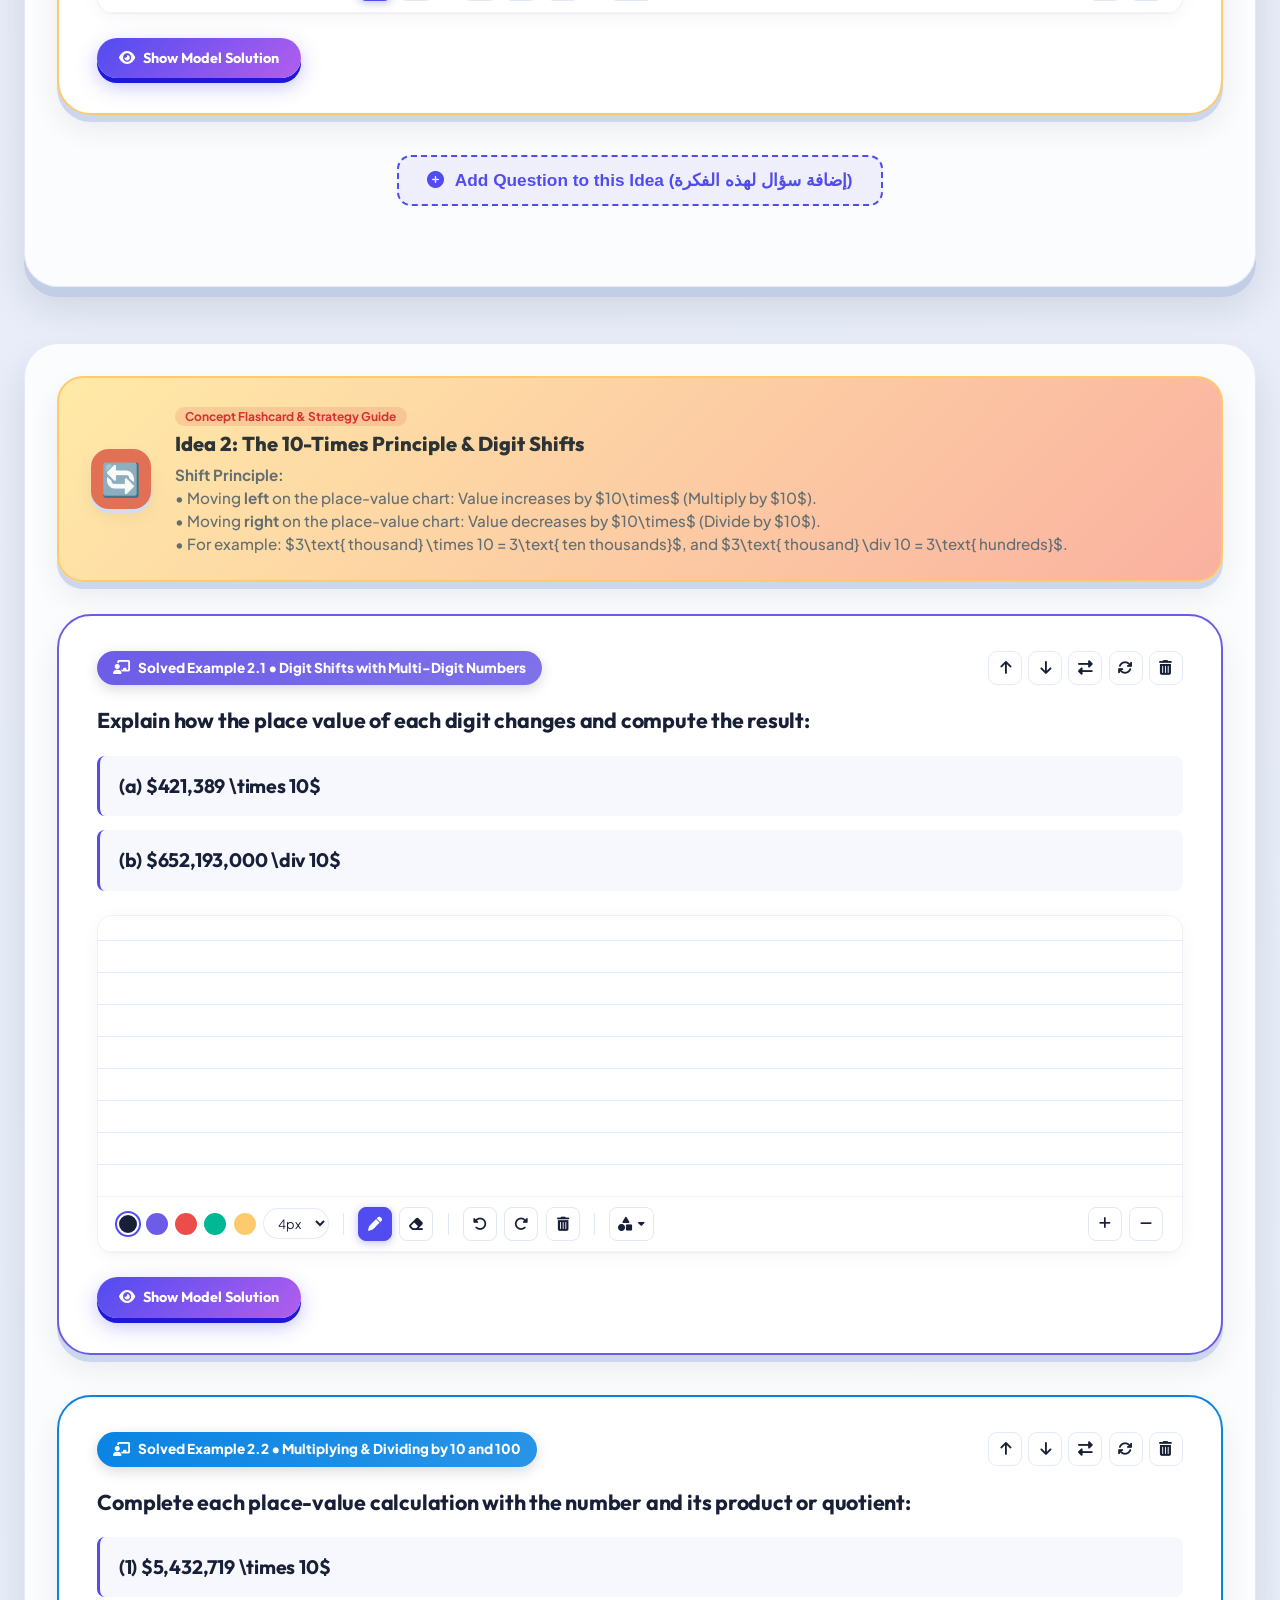
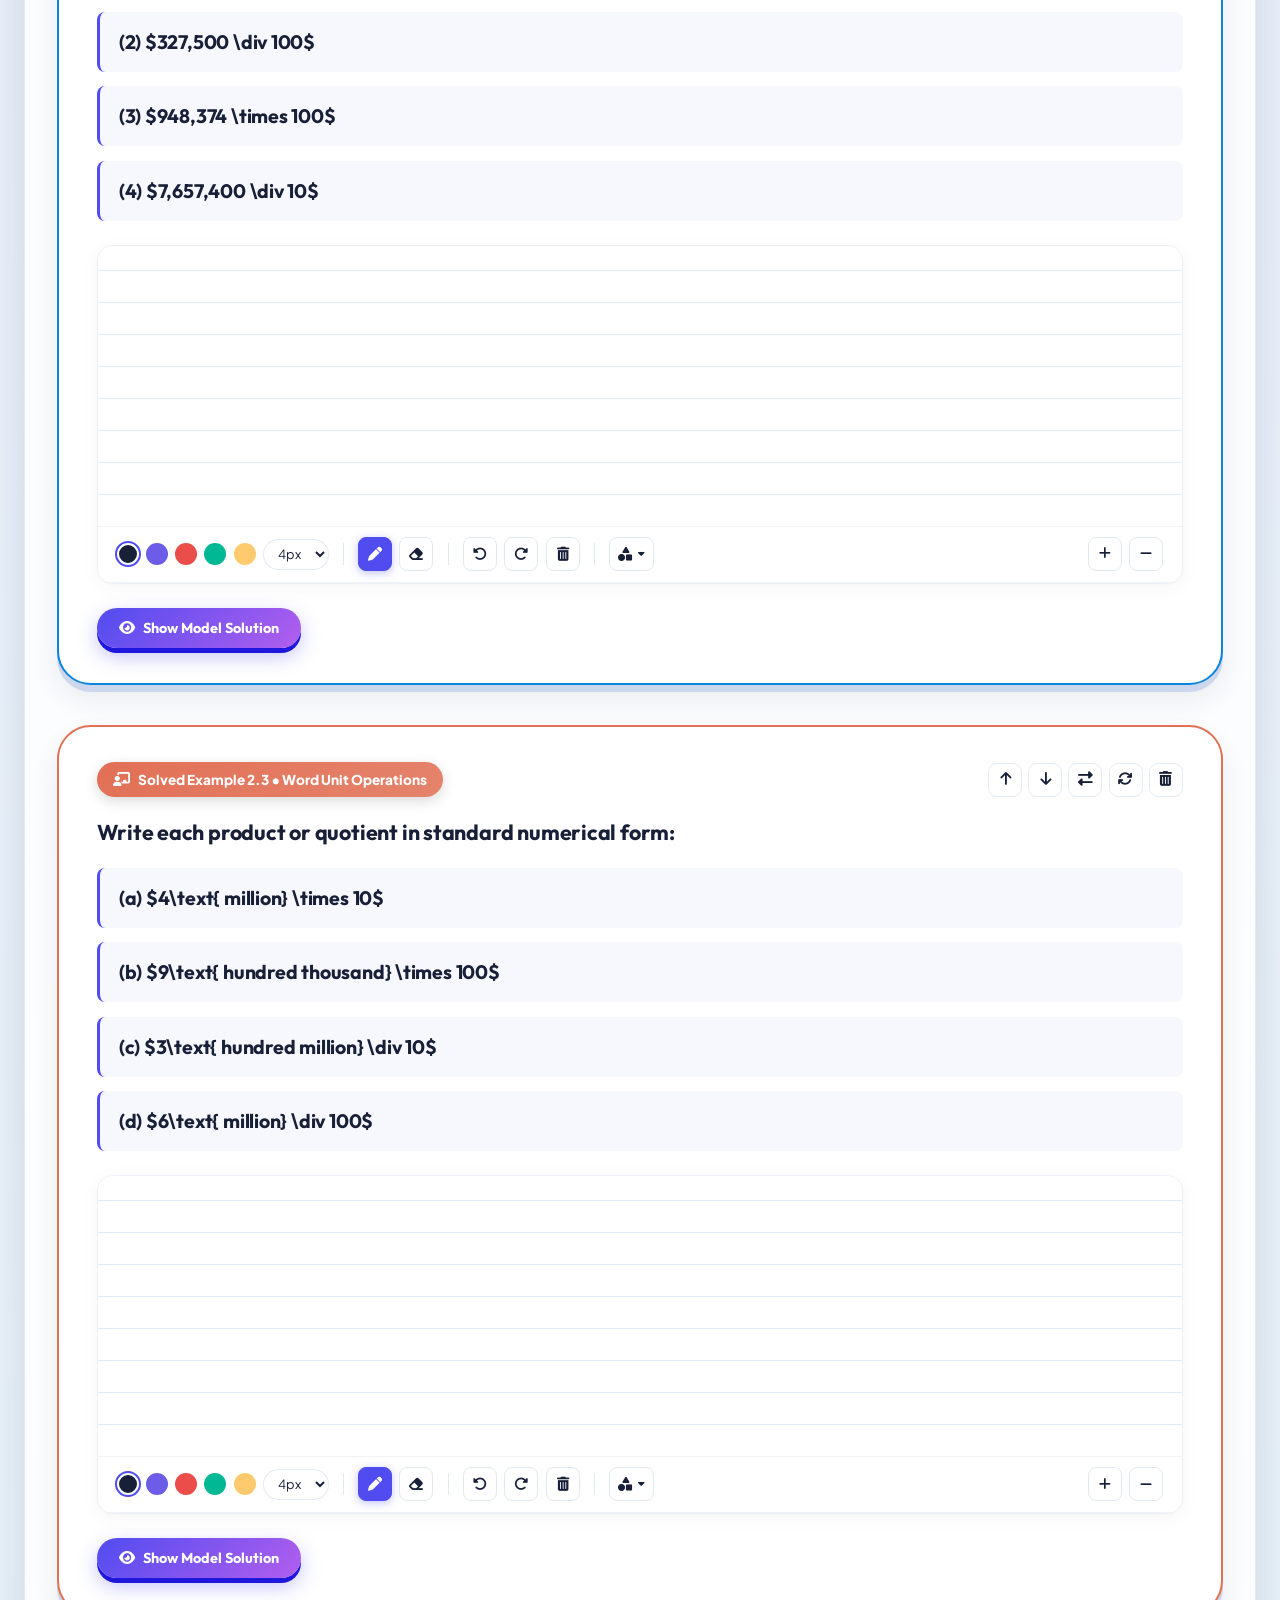
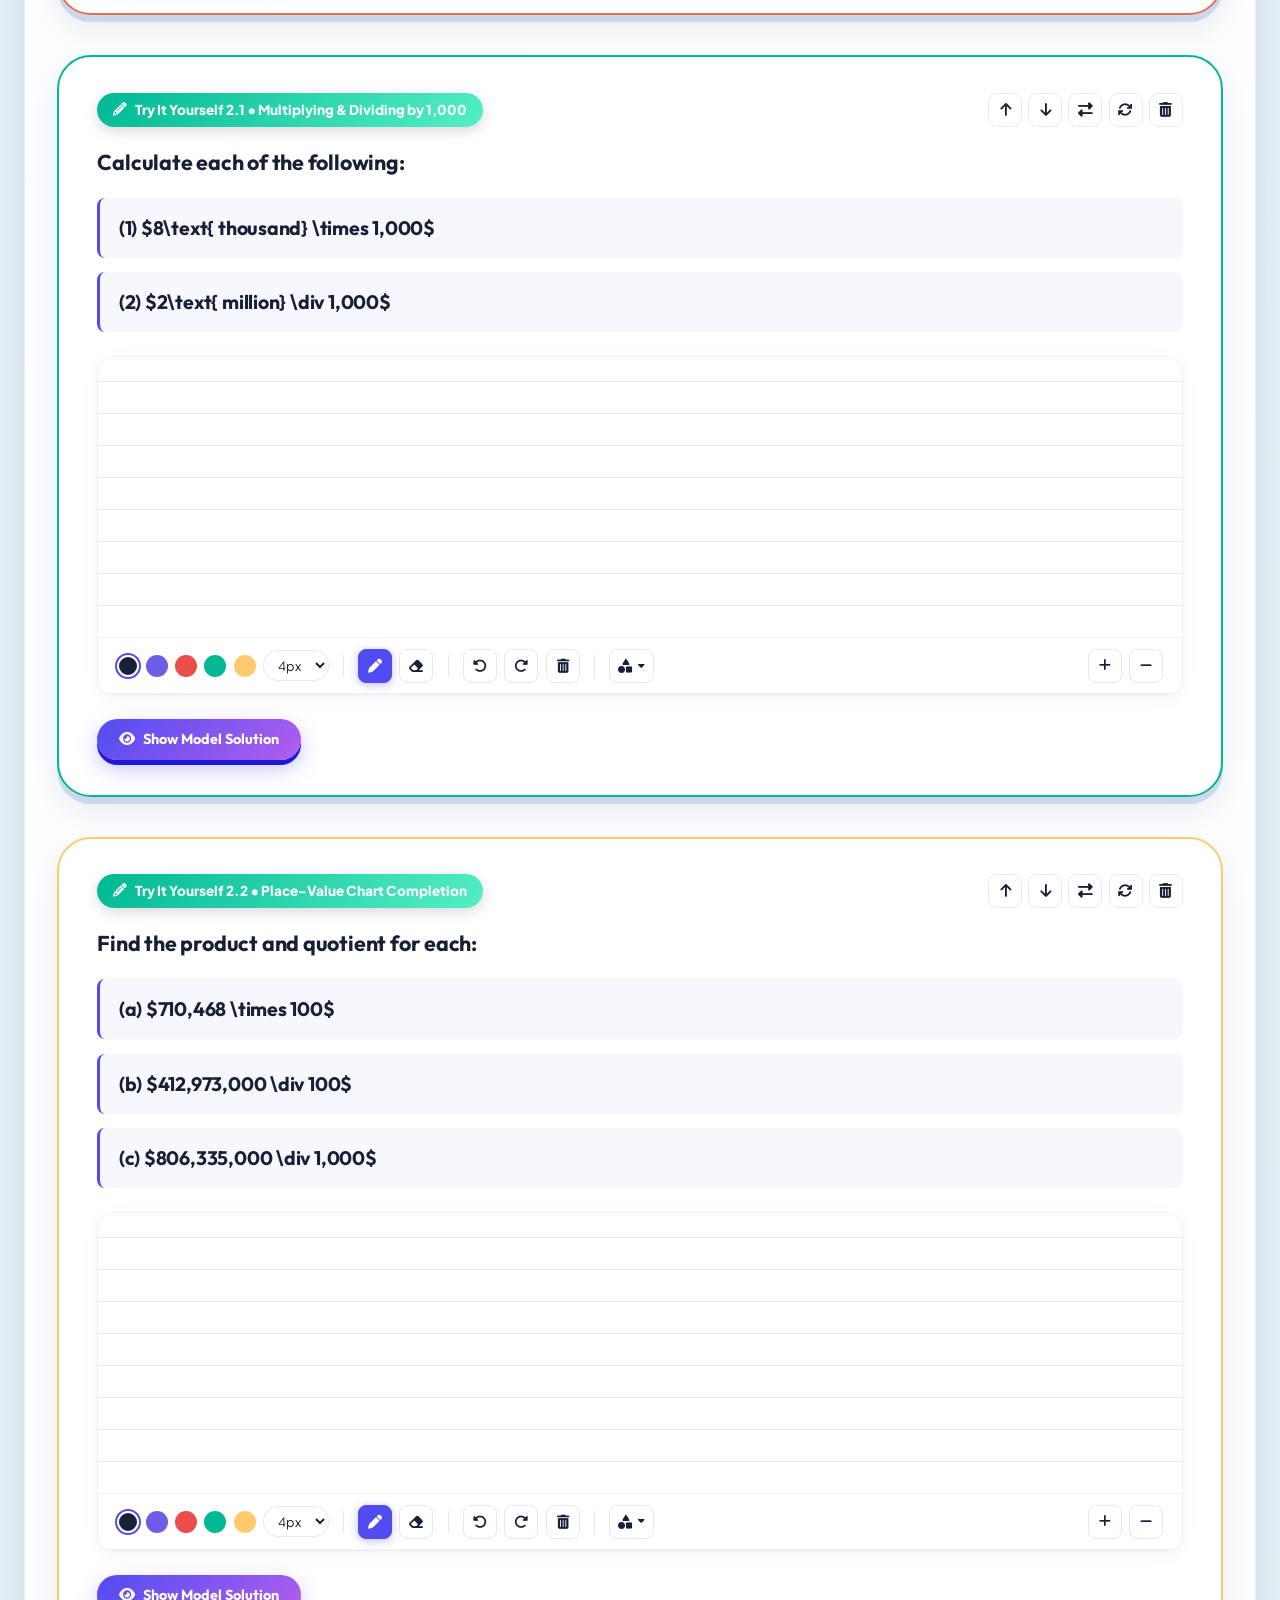
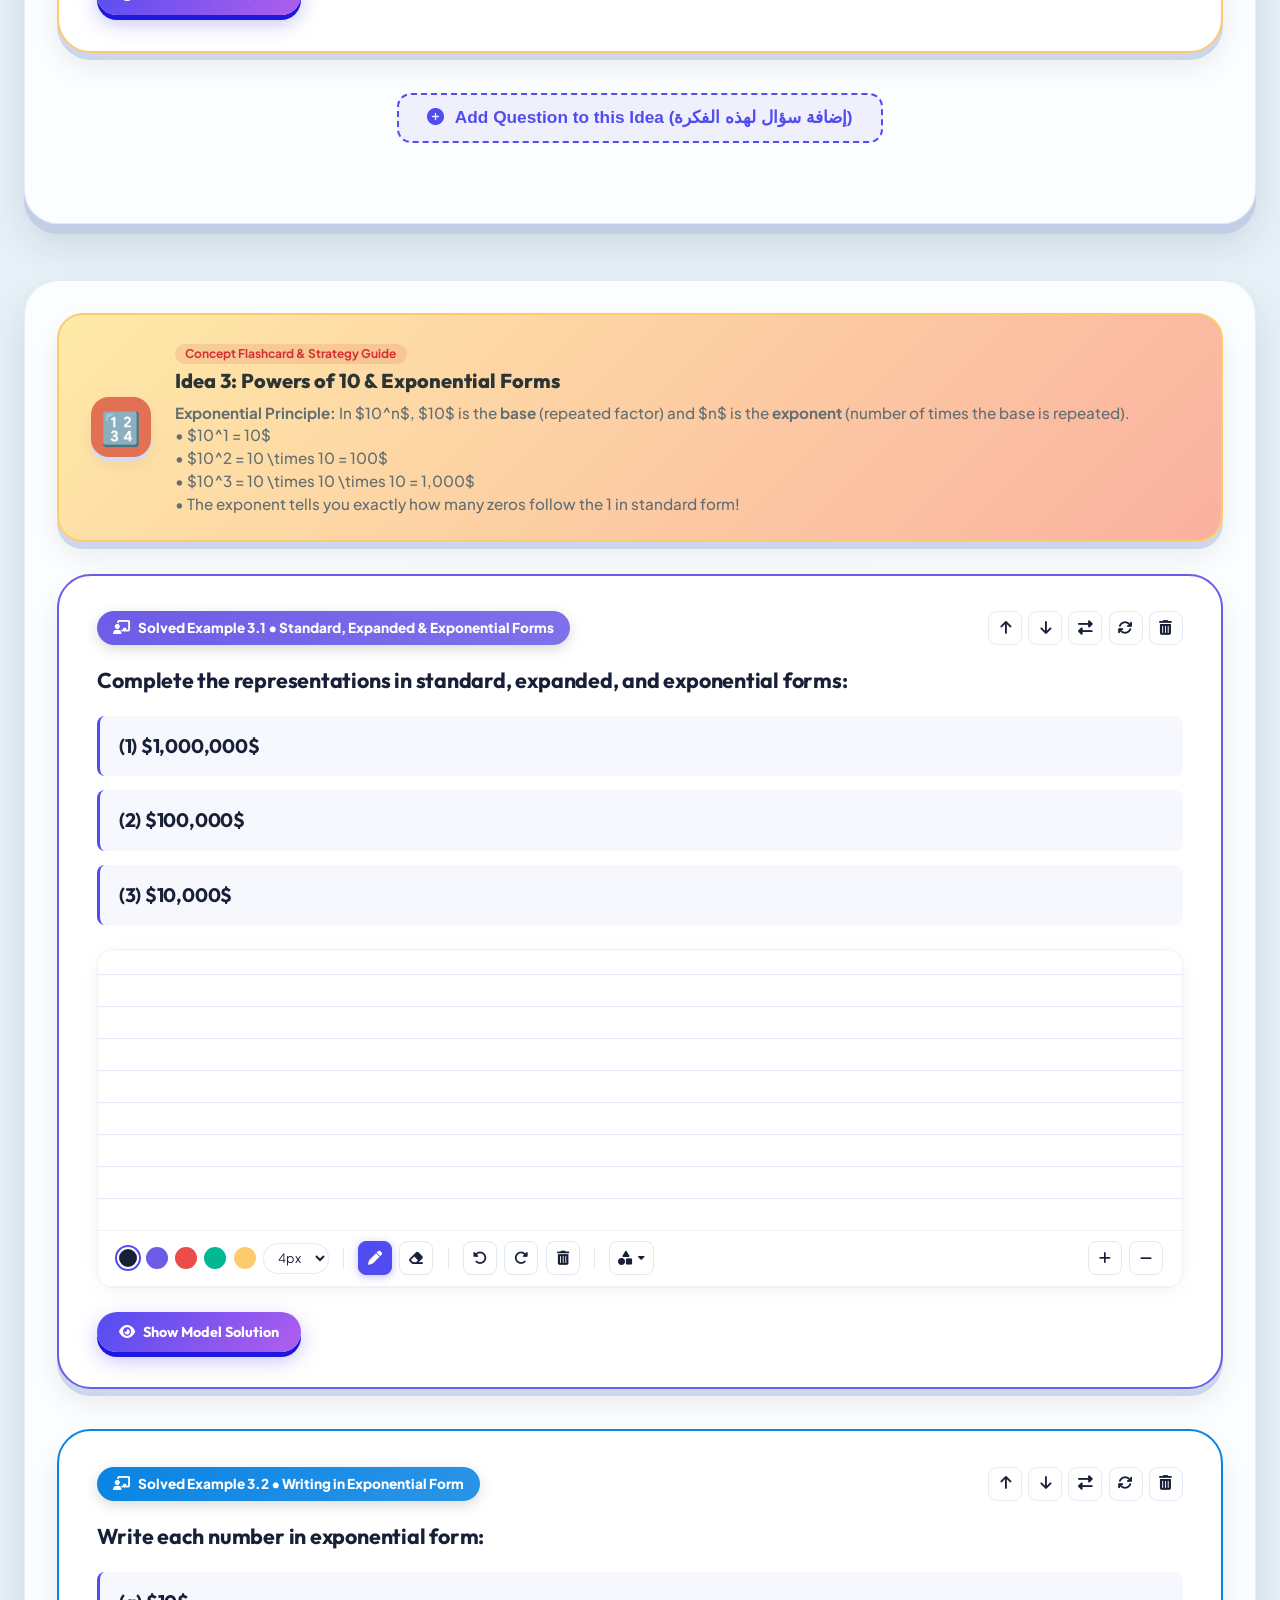
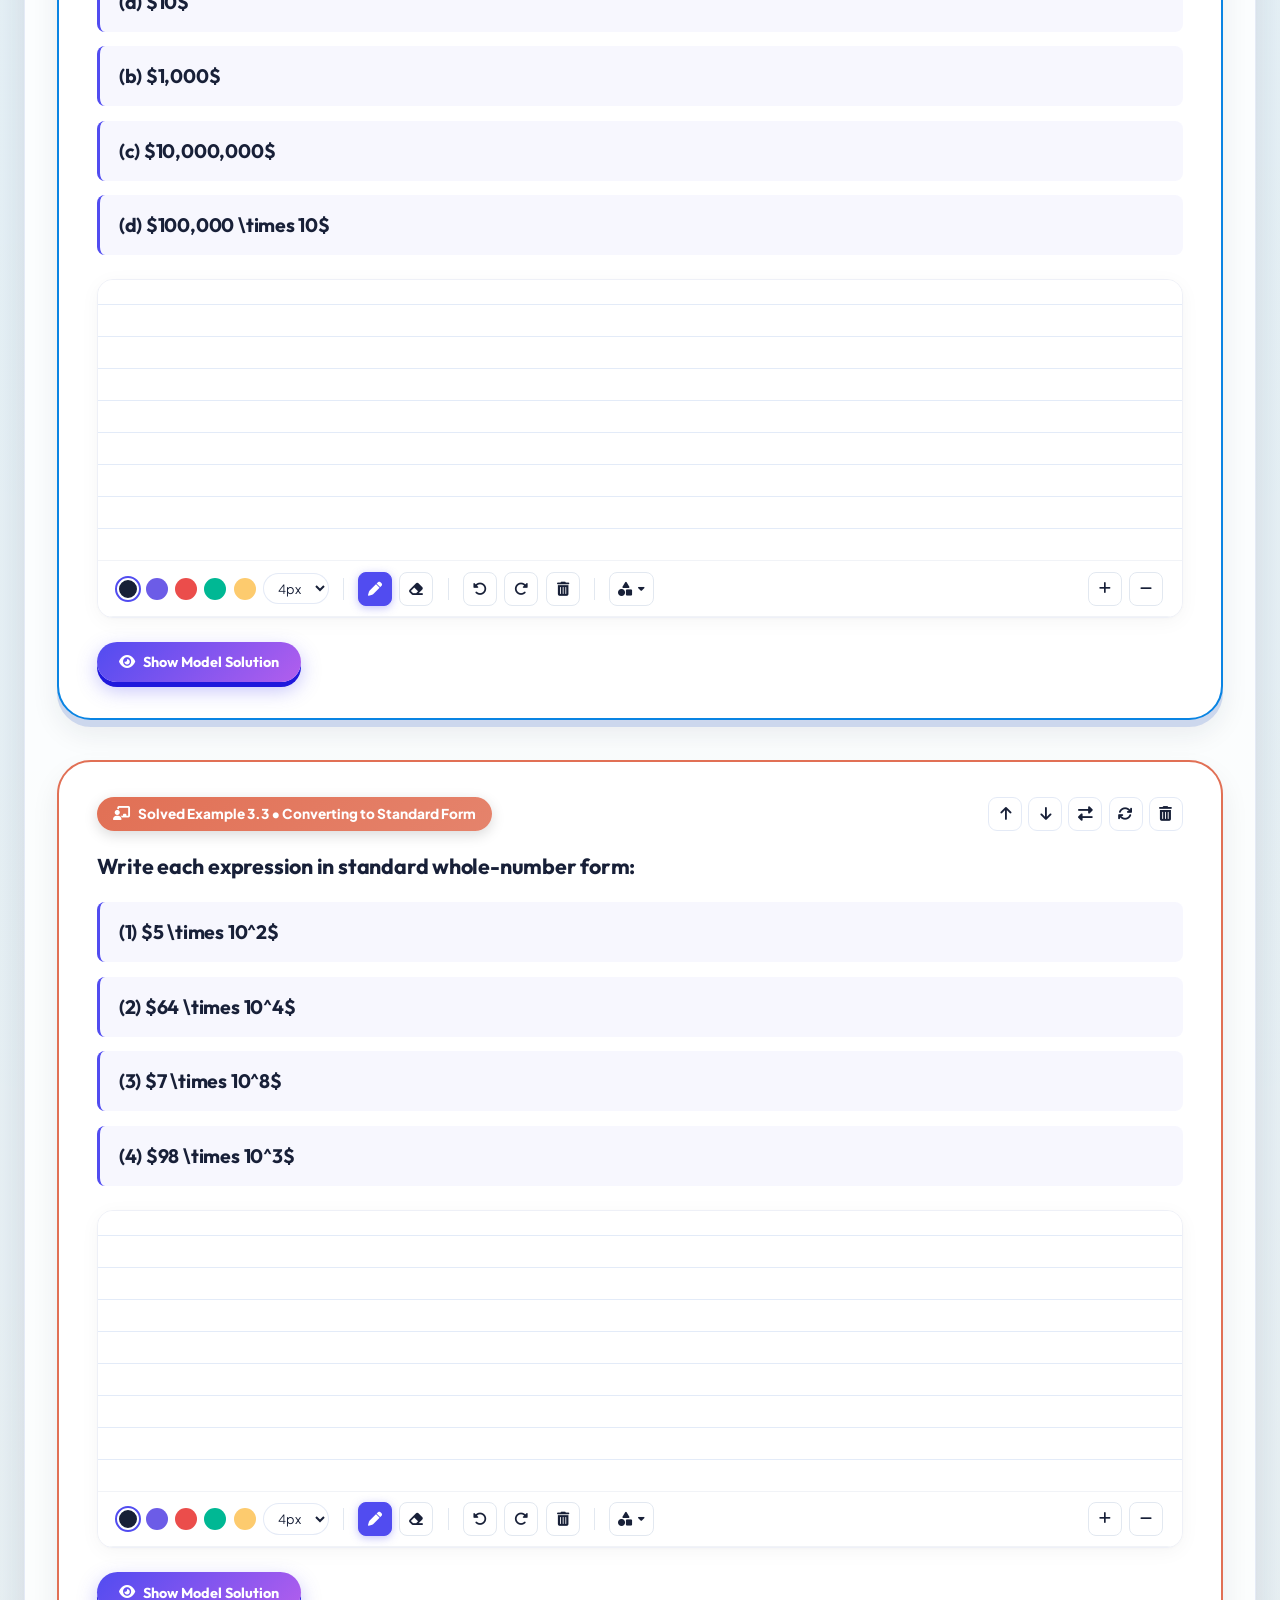
==== commit 6dd18f44: "Add files via upload" ====
--- a/index.html
+++ b/index.html
@@ -5,7 +5,7 @@
   <meta name="viewport" content="width=device-width, initial-scale=1.0, maximum-scale=1.0, user-scalable=no">
   <meta name="description" content="Interactive Mathematics Platform: Similarity of Polygons by Mr Ahmed Abd El-Motaal. Concept, Resizable Stylus Workspaces, MCQ Bank & Timed Quizzes.">
   <meta name="author" content="Mr Ahmed Abd El-Motaal">
-  <title>Similarity of Polygons — Mr Ahmed Abd El-Motaal</title>
+  <title>MathQuest Pro • Mr Ahmed Abd El-Motaal</title>
 
   <!-- KaTeX for High-Resolution Mathematical Typography -->
   <link rel="stylesheet" href="https://cdn.jsdelivr.net/npm/katex@0.16.8/dist/katex.min.css">
@@ -670,31 +670,55 @@
        SHARE LESSON MODAL (DIRECT STUDENT LINK & QR CODE GENERATOR)
        ========================================================================= -->
   <div class="modal-overlay" id="shareLessonModal">
-    <div class="modal-box" style="max-width: 580px; text-align: center;">
+    <div class="modal-box" style="max-width: 600px; text-align: center;">
       <button class="modal-close-btn" onclick="closeShareModal()">&times;</button>
       <div style="font-size: 2.5rem; margin-bottom: 0.5rem;">🚀</div>
-      <h3 style="font-family: var(--font-heading); font-size: 1.5rem; font-weight: 800; margin-bottom: 0.3rem;">Share Lesson With Students</h3>
-      <p style="color: var(--text-muted); font-size: 0.9rem; margin-bottom: 1.35rem;">
-        This direct link isolates the active lesson for your students, hiding switcher navigation and teacher controls for distraction-free learning on iPads and mobile devices.
+      <h3 style="font-family: var(--font-heading); font-size: 1.5rem; font-weight: 800; margin-bottom: 0.3rem;">مشاركة رابط الدرس للطلاب</h3>
+      <p style="color: var(--text-muted); font-size: 0.88rem; margin-bottom: 1.15rem; line-height: 1.5;">
+        هذا الرابط يعرض <strong>هذا الدرس فقط</strong> للطالب، ويخفي شريط التنقل وأدوات المعلم وأي دروس أخرى تماماً للتركيز التام.
       </p>
+
+      <!-- Lesson Quick Selector Inside Modal -->
+      <div style="display: flex; gap: 0.4rem; justify-content: center; flex-wrap: wrap; margin-bottom: 1.25rem;">
+        <button class="lesson-pill-btn share-lesson-pill active" data-lesson="place_value" onclick="updateShareModalForLesson('place_value')">
+          <span class="pill-num">U1•L1</span> <span>Place Value</span>
+        </button>
+        <button class="lesson-pill-btn share-lesson-pill" data-lesson="proportion" onclick="updateShareModalForLesson('proportion')">
+          <span class="pill-num">U1•L2</span> <span>Proportion</span>
+        </button>
+        <button class="lesson-pill-btn share-lesson-pill" data-lesson="quadratic" onclick="updateShareModalForLesson('quadratic')">
+          <span class="pill-num">U2•L1</span> <span>Quadratic</span>
+        </button>
+        <button class="lesson-pill-btn share-lesson-pill" data-lesson="similarity" onclick="updateShareModalForLesson('similarity')">
+          <span class="pill-num">U3•L1</span> <span>Similarity</span>
+        </button>
+      </div>
 
       <!-- Direct Share Link Box -->
       <div style="background: var(--bg-surface); padding: 1.15rem; border-radius: var(--radius-md); border: 1.5px solid var(--border-light); margin-bottom: 1.25rem; text-align: left;">
-        <label style="display: block; font-weight: 700; font-size: 0.82rem; margin-bottom: 0.45rem; color: var(--text-main);">
-          <i class="fa-solid fa-link" style="color: var(--primary);"></i> Student Direct Link:
-        </label>
+        <div style="display: flex; justify-content: space-between; align-items: center; margin-bottom: 0.5rem;">
+          <label style="font-weight: 700; font-size: 0.82rem; color: var(--text-main); margin: 0;">
+            <i class="fa-solid fa-link" style="color: var(--primary);"></i> رابط الطالب المباشر (Direct Student Link):
+          </label>
+          <span id="shareLessonNameBadge" class="pill-badge" style="background: rgba(108, 92, 231, 0.12); color: var(--primary); font-size: 0.75rem; font-weight: 700;">
+            Place Value
+          </span>
+        </div>
         <div style="display: flex; gap: 0.5rem;">
-          <input type="text" id="shareDirectLinkInput" readonly style="flex: 1; padding: 0.6rem 0.85rem; border-radius: var(--radius-pill); border: 1px solid var(--border-light); background: var(--bg-card-3d); color: var(--text-main); font-family: 'JetBrains Mono', monospace; font-size: 0.85rem;" value="">
+          <input type="text" id="shareDirectLinkInput" readonly style="flex: 1; padding: 0.6rem 0.85rem; border-radius: var(--radius-pill); border: 1px solid var(--border-light); background: var(--bg-card-3d); color: var(--text-main); font-family: 'JetBrains Mono', monospace; font-size: 0.82rem;" value="">
           <button class="btn-3d btn-primary-3d" onclick="copyShareLink()" id="btnCopyShareLink" style="padding: 0.6rem 1.15rem; white-space: nowrap;">
-            <i class="fa-solid fa-copy"></i> Copy Link
-          </button>
+            <i class="fa-solid fa-copy"></i> نسخ الرابط
+          </button>
+          <a id="btnTestShareLink" href="javascript:void(0)" onclick="window.open(document.getElementById('shareDirectLinkInput').value, '_blank')" class="icon-btn-3d" title="فتح الرابط في نافذة جديدة للتجربة" style="flex-shrink: 0; text-decoration: none;">
+            <i class="fa-solid fa-arrow-up-right-from-square"></i>
+          </a>
         </div>
       </div>
 
       <!-- Live QR Code Section -->
-      <div style="background: var(--bg-surface); padding: 1.15rem; border-radius: var(--radius-md); border: 1px dashed var(--border-light); display: inline-flex; flex-direction: column; align-items: center; gap: 0.65rem; margin-bottom: 1.35rem;">
+      <div style="background: var(--bg-surface); padding: 1.15rem; border-radius: var(--radius-md); border: 1px dashed var(--border-light); display: inline-flex; flex-direction: column; align-items: center; gap: 0.65rem; margin-bottom: 1.15rem;">
         <span style="font-weight: 700; font-size: 0.85rem; color: var(--text-main);">
-          <i class="fa-solid fa-qrcode" style="color: var(--primary);"></i> Scan QR Code with iPad/Phone camera:
+          <i class="fa-solid fa-qrcode" style="color: var(--primary);"></i> رمز QR لمسحه بكاميرا الهاتف أو الآيباد:
         </span>
         <div style="background: #ffffff; padding: 8px; border-radius: 12px; box-shadow: var(--shadow-sm); min-width: 150px; min-height: 150px; display: flex; align-items: center; justify-content: center;">
           <img id="shareQrImg" src="" alt="Lesson QR Code" style="width: 150px; height: 150px; display: block; border-radius: 8px;">
@@ -702,10 +726,10 @@
       </div>
 
       <!-- Quick Tips for Online Sharing -->
-      <div style="text-align: left; background: rgba(108, 92, 231, 0.05); border-radius: var(--radius-md); padding: 0.9rem 1.1rem; border: 1px solid rgba(108, 92, 231, 0.15); font-size: 0.82rem; line-height: 1.6; color: var(--text-main);">
-        <strong style="color: var(--primary); display: block; margin-bottom: 0.3rem;"><i class="fa-solid fa-lightbulb"></i> How to share with students?</strong>
-        • <strong>Online Access (Recommended):</strong> Deploy to Vercel, Netlify, or GitHub Pages for a permanent URL.<br>
-        • <strong>Direct Clean URLs:</strong> Share <code>/?lesson=similarity</code>, <code>/?lesson=quadratic</code>, or <code>/?lesson=proportion</code> directly.
+      <div style="text-align: right; direction: rtl; background: rgba(0, 184, 148, 0.08); border-radius: var(--radius-md); padding: 0.85rem 1.1rem; border: 1px solid rgba(0, 184, 148, 0.25); font-size: 0.82rem; line-height: 1.6; color: var(--text-main);">
+        <strong style="color: #00b894; display: block; margin-bottom: 0.2rem;"><i class="fa-solid fa-shield-halved"></i> وضع الطالب الآمن:</strong>
+        • الرابط يعمل مباشرة على GitHub Pages بدون أي خطأ 404.<br>
+        • يتم عزل الدرس المختار فقط ولا تظهر أي دروس أخرى للطالب على الإطلاق.
       </div>
     </div>
   </div>
@@ -761,7 +785,7 @@
           <li><a href="#tab-concept" onclick="switchTab('tab-concept')"><i class="fa-solid fa-angle-right"></i> 1. Concept & Practice</a></li>
           <li><a href="#tab-mcq" onclick="switchTab('tab-mcq')"><i class="fa-solid fa-angle-right"></i> 2. MCQ Revision Bank (10 Qs)</a></li>
           <li><a href="#tab-quiz" onclick="switchTab('tab-quiz')"><i class="fa-solid fa-angle-right"></i> 3. Timed Quiz - 10 Marks (3 Models)</a></li>
-          <li><a href="javascript:void(0)" onclick="openImportModal()"><i class="fa-solid fa-cloud-arrow-up"></i> Import New PDF / Image Lesson</a></li>
+          <li class="teacher-only-link"><a href="javascript:void(0)" onclick="openImportModal()"><i class="fa-solid fa-cloud-arrow-up"></i> Import New PDF / Image Lesson</a></li>
         </ul>
       </div>
     </div>
@@ -772,7 +796,7 @@
       </div>
       <div style="display: flex; align-items: center; gap: 1rem;">
         <span>Built with High-Performance Vanilla HTML5, CSS3 & Stylus Canvas Engine.</span>
-        <button class="teacher-hub-toggle-btn" onclick="exitStudentMode()" title="Return to Teacher Master Platform">
+        <button class="teacher-hub-toggle-btn teacher-only-link" onclick="exitStudentMode()" title="Return to Teacher Master Platform">
           <i class="fa-solid fa-chalkboard-user"></i> Teacher Hub Mode
         </button>
       </div>
--- a/style.css
+++ b/style.css
@@ -306,19 +306,26 @@
   box-shadow: 0 6px 0 #0056b3, 0 8px 20px rgba(108, 92, 231, 0.45);
 }
 
-/* Student Mode: Hide lesson switcher bar and teacher tools for complete student focus */
+/* Student Mode: Hide lesson switcher bar, teacher tools, PDF export, and return toggle for 100% focused student isolation */
 body.student-only-mode #lessonSwitcherBar,
 body.student-only-mode #importLessonBtn,
 body.student-only-mode #exportJsonBtn,
 body.student-only-mode #studioModeBtn,
-body.student-only-mode #shareLessonBtn {
+body.student-only-mode #shareLessonBtn,
+body.student-only-mode #exportPdfBtn,
+body.student-only-mode .teacher-hub-toggle-btn,
+body.student-only-mode .teacher-only-link,
+body.student-only-mode .footer-teacher-link {
   display: none !important;
+  visibility: hidden !important;
+  pointer-events: none !important;
 }
 
 body.student-only-mode .brand-sub .pill-badge {
   background: rgba(0, 184, 148, 0.15) !important;
   color: #00b894 !important;
   border: 1px solid rgba(0, 184, 148, 0.3) !important;
+  font-weight: 700 !important;
 }
 
 .teacher-hub-toggle-btn {
@@ -342,9 +349,6 @@
   color: var(--primary);
   border-color: var(--primary);
   background: #ffffff;
-}
-body.student-only-mode .teacher-hub-toggle-btn {
-  display: inline-flex !important;
 }
 
 .icon-btn-3d {
